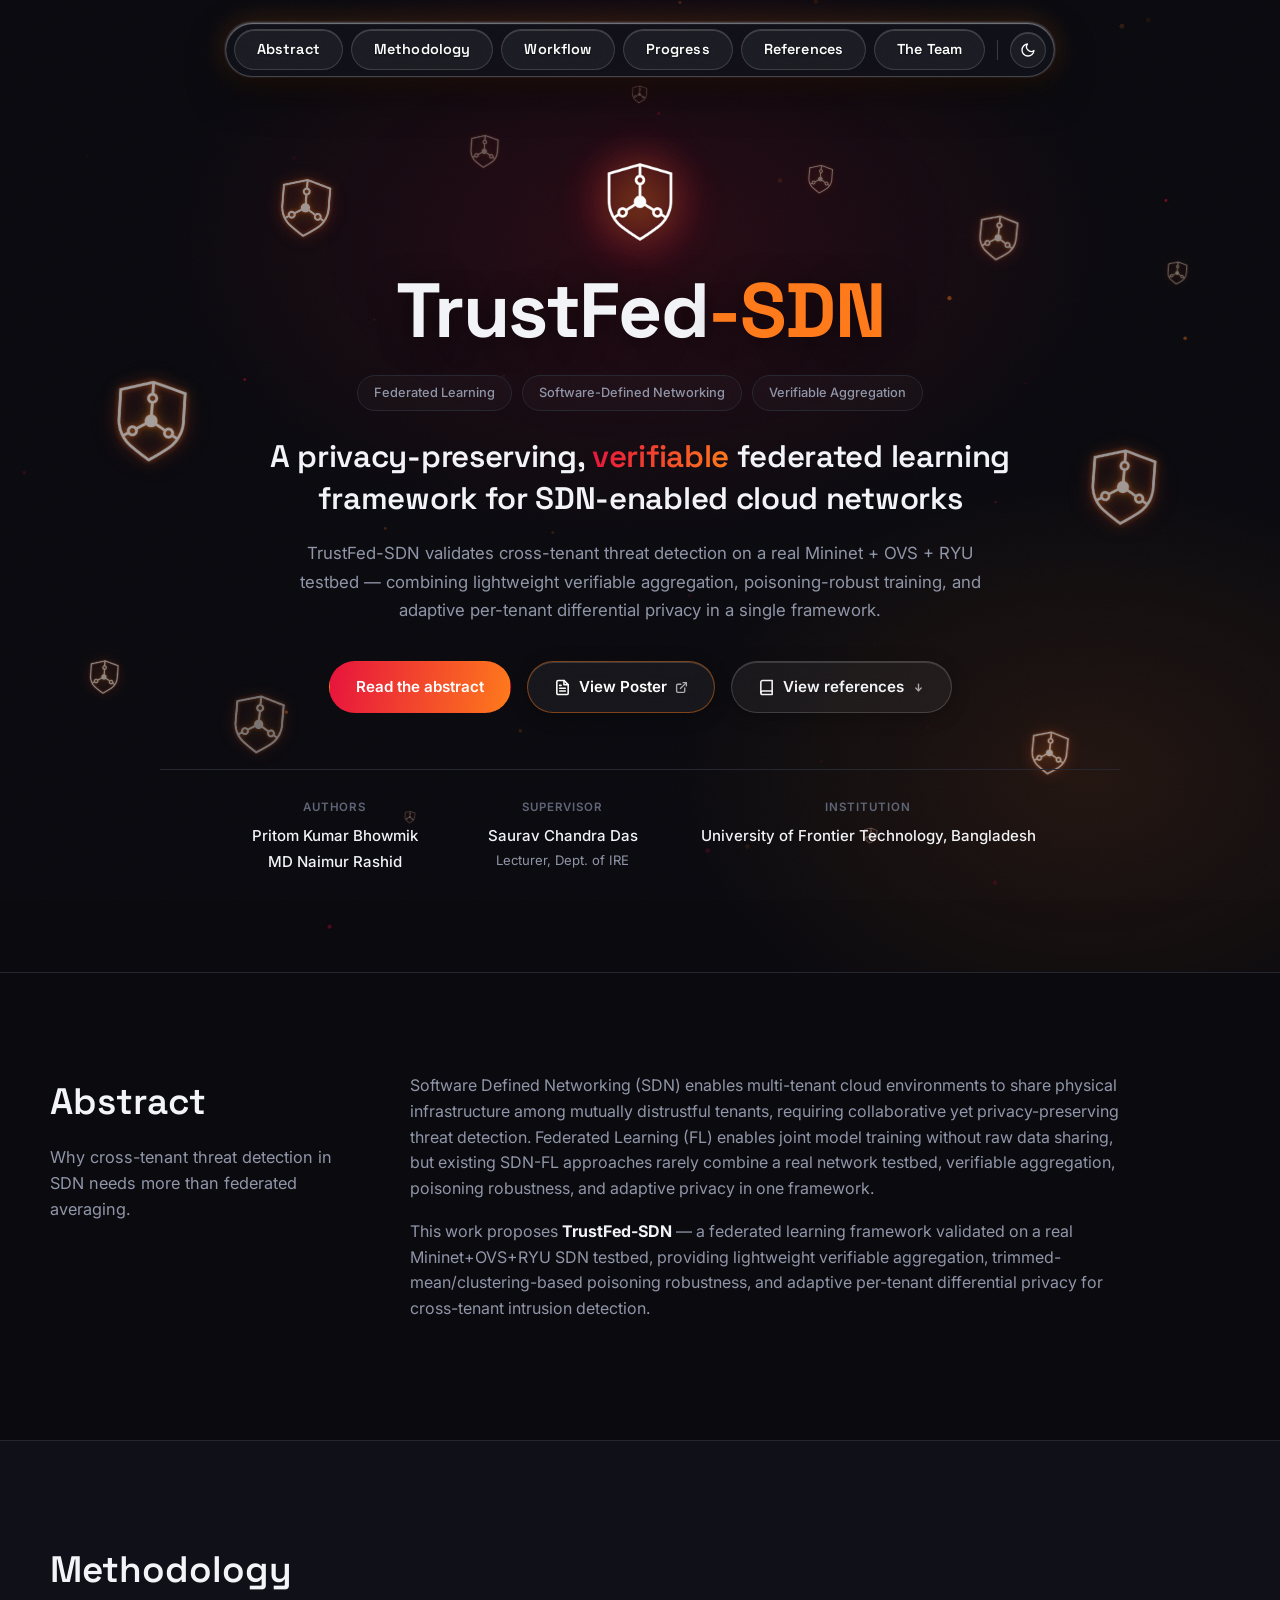
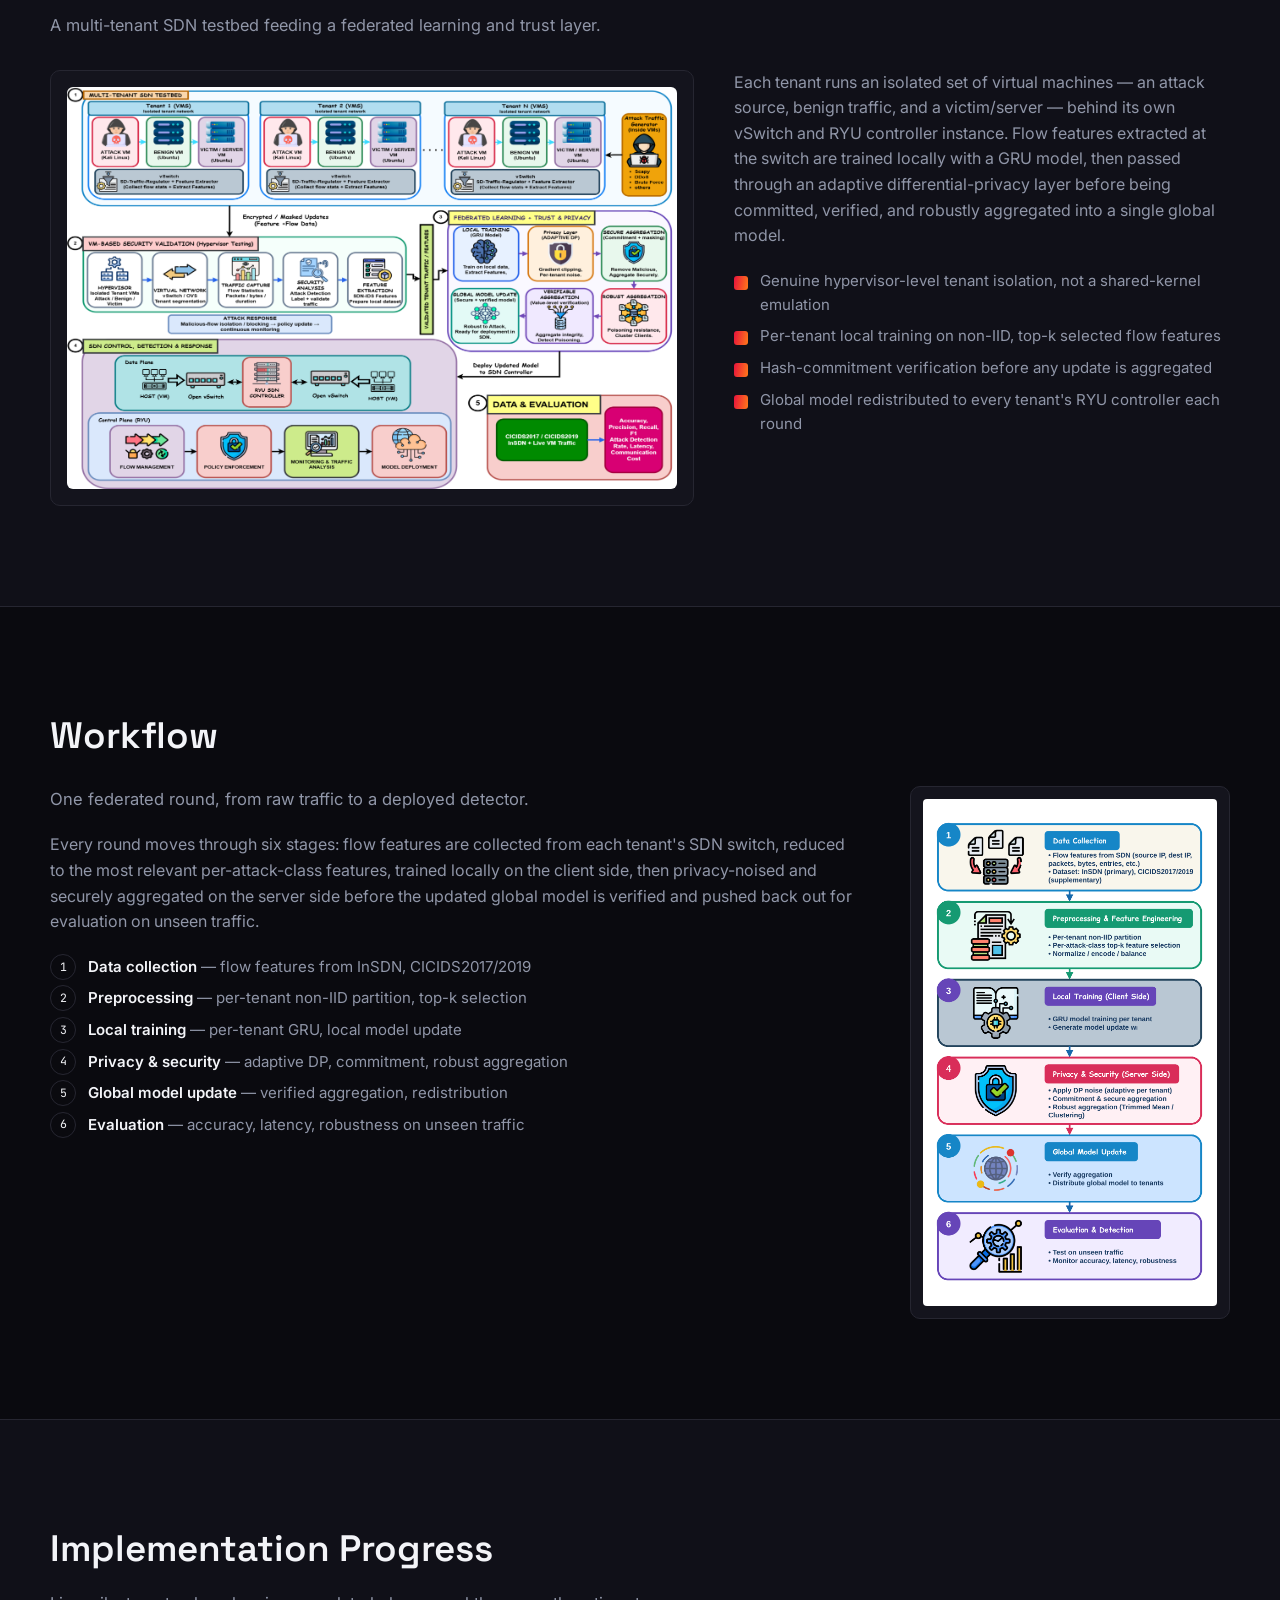
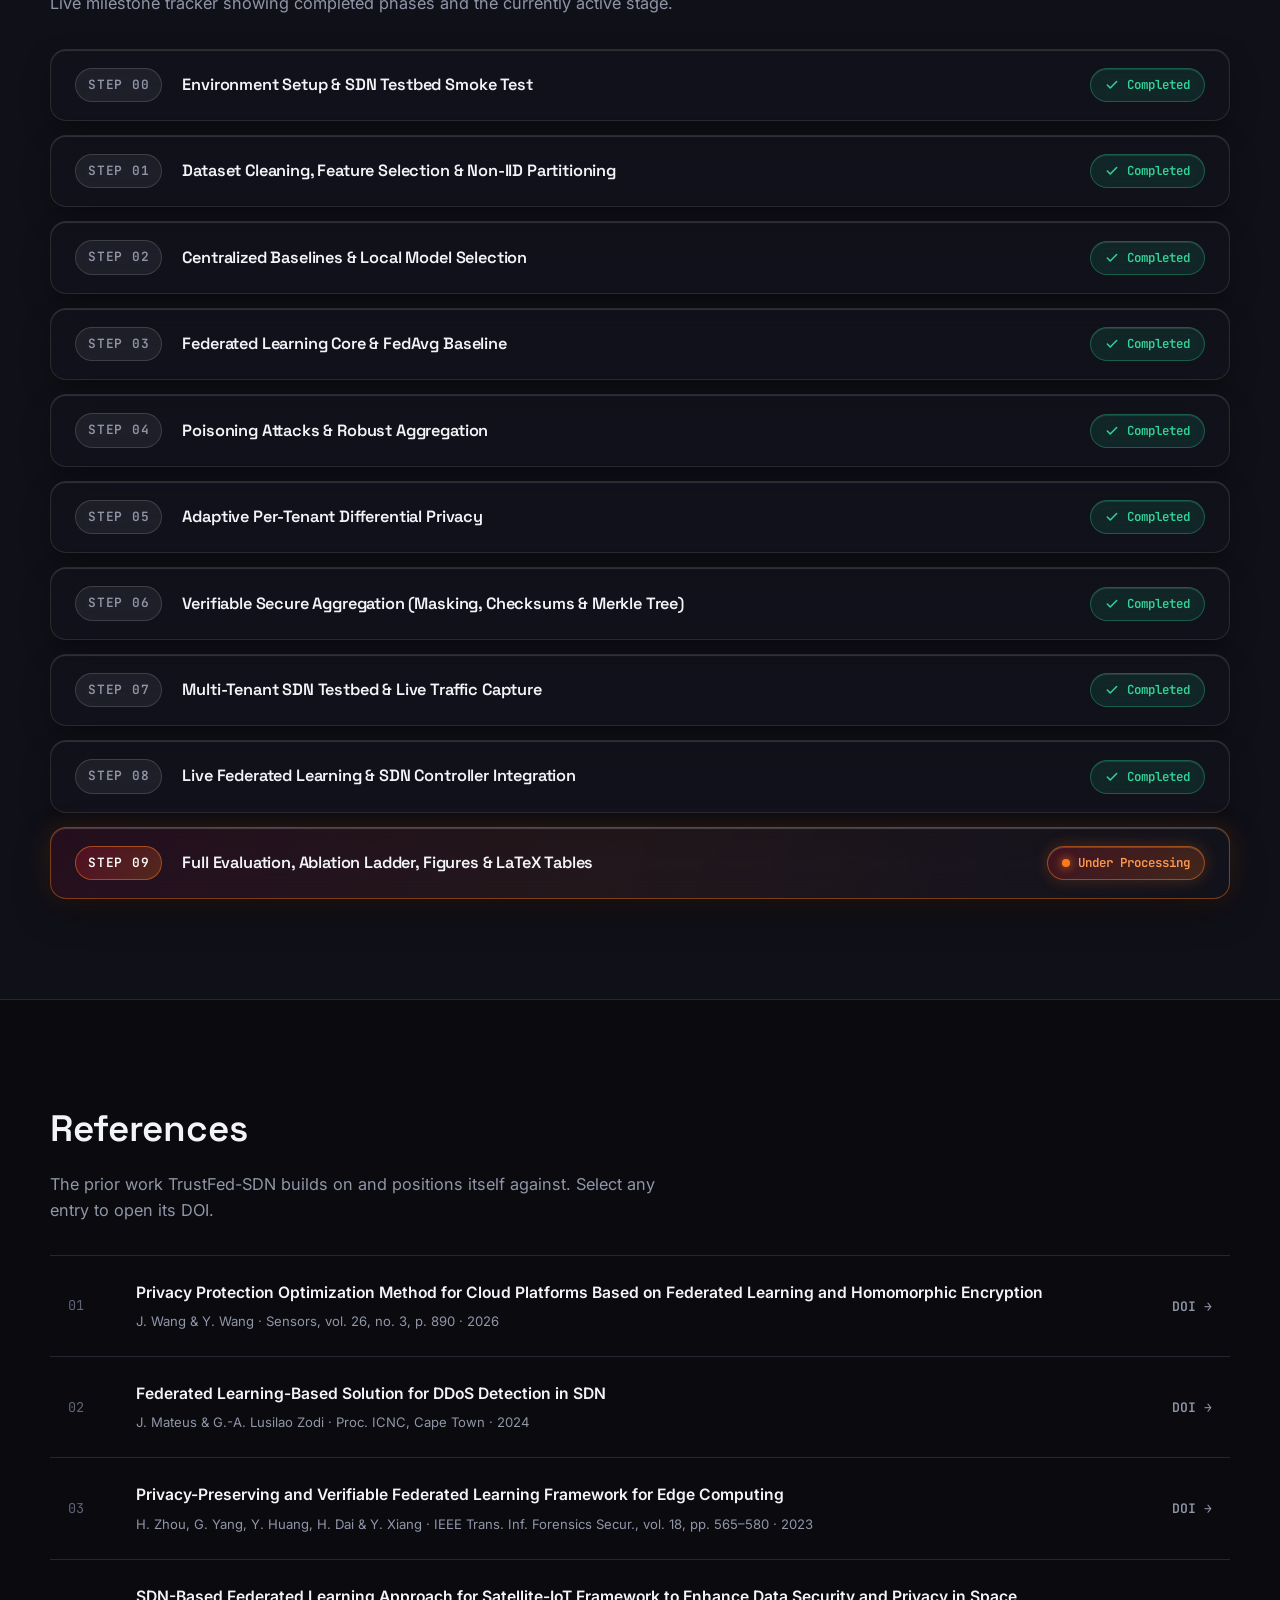
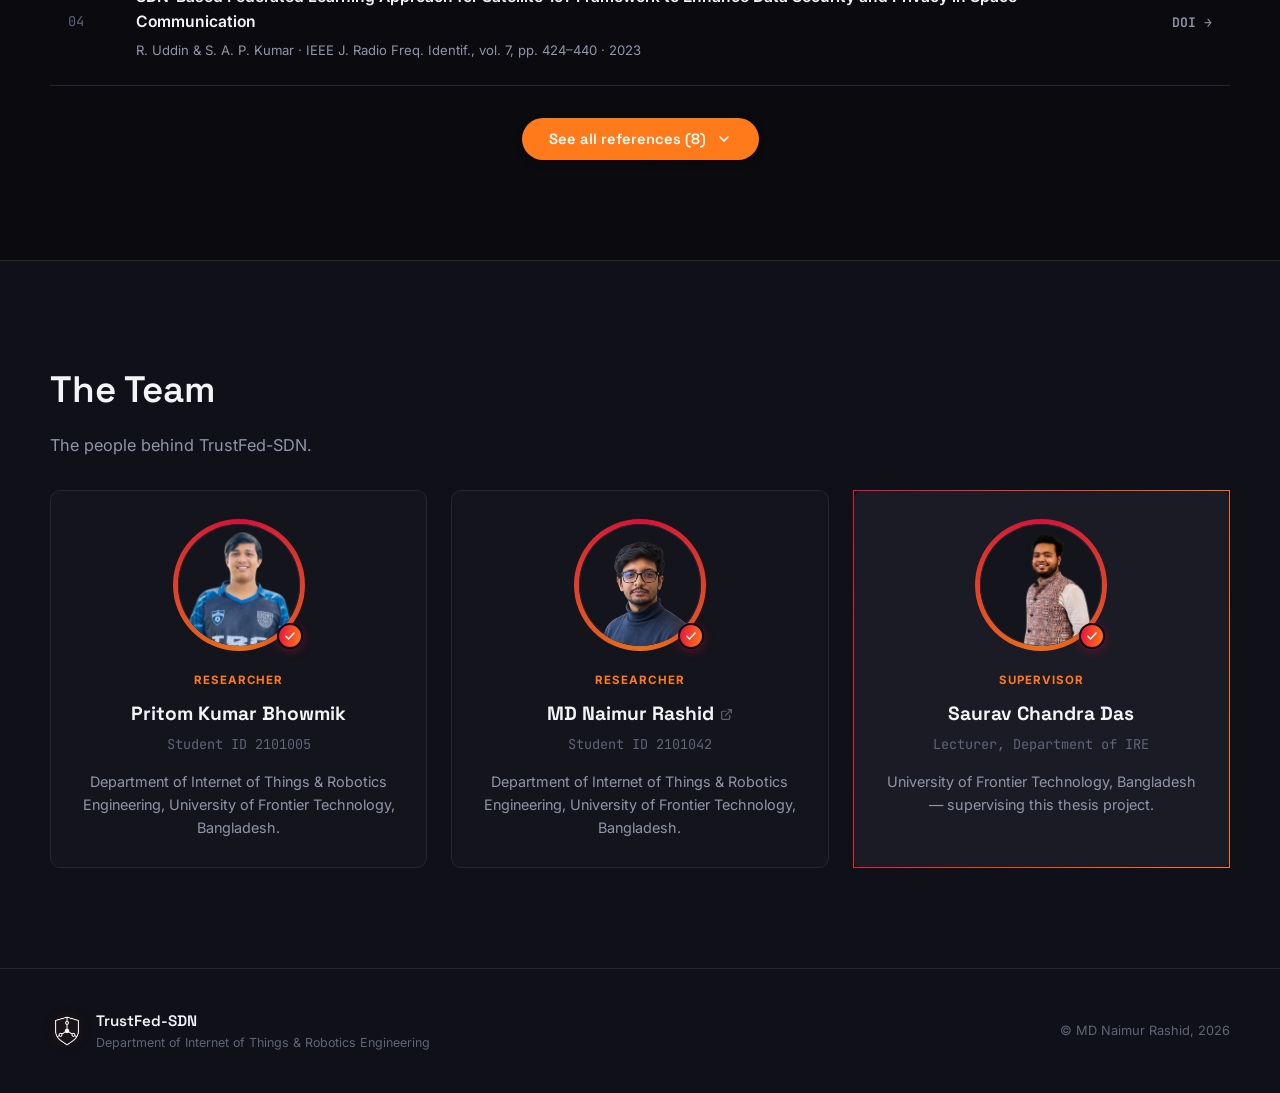
==== index.html @ c0597477 "Mark Step 09 Under Processing" ====
<!DOCTYPE html>
<html lang="en" data-theme="dark">

<head>
  <meta charset="UTF-8">
  <meta name="viewport" content="width=device-width, initial-scale=1.0">
  <title>TrustFed-SDN — Privacy-Preserving Verifiable Federated Learning for SDN</title>
  <meta name="description"
    content="TrustFed-SDN: A privacy-preserving and verifiable federated learning framework for cross-tenant threat detection in SDN-enabled cloud networks.">
  <link rel="preconnect" href="https://fonts.googleapis.com">
  <link rel="preconnect" href="https://fonts.gstatic.com" crossorigin>
  <link
    href="https://fonts.googleapis.com/css2?family=Space+Grotesk:wght@400;500;600;700&family=Inter:wght@400;500;600;700&family=JetBrains+Mono:wght@400;500&display=swap"
    rel="stylesheet">
  <link rel="stylesheet" href="css/style.css">
  <script>
    (function () {
      var saved = localStorage.getItem("theme") || "dark";
      document.documentElement.setAttribute("data-theme", saved);
    })();
  </script>
</head>

<body>

  <div class="grain"></div>

  <!-- ============ NAV ============ -->
  <header class="nav" id="nav">
    <div class="nav-inner">
      <nav class="nav-links" id="navLinks">
        <a href="#abstract" data-nav class="active">Abstract</a>
        <a href="#methodology" data-nav>Methodology</a>
        <a href="#workflow" data-nav>Workflow</a>
        <a href="#progress" data-nav>Progress</a>
        <a href="#references" data-nav>References</a>
        <a href="#team" data-nav>The Team</a>

        <div class="nav-divider"></div>

        <!-- Theme Toggle -->
        <button class="theme-toggle-btn" id="themeToggleBtn" aria-label="Toggle light/dark mode">
          <!-- Moon icon (shown in dark mode) -->
          <svg class="icon-moon" width="16" height="16" viewBox="0 0 24 24" fill="none" stroke="currentColor"
            stroke-width="2" stroke-linecap="round" stroke-linejoin="round">
            <path d="M21 12.79A9 9 0 1 1 11.21 3 7 7 0 0 0 21 12.79z"></path>
          </svg>
          <!-- Sun icon (shown in light mode) -->
          <svg class="icon-sun" width="16" height="16" viewBox="0 0 24 24" fill="none" stroke="currentColor"
            stroke-width="2" stroke-linecap="round" stroke-linejoin="round">
            <circle cx="12" cy="12" r="5"></circle>
            <line x1="12" y1="1" x2="12" y2="3"></line>
            <line x1="12" y1="21" x2="12" y2="23"></line>
            <line x1="4.22" y1="4.22" x2="5.64" y2="5.64"></line>
            <line x1="18.36" y1="18.36" x2="19.78" y2="19.78"></line>
            <line x1="1" y1="12" x2="3" y2="12"></line>
            <line x1="21" y1="12" x2="23" y2="12"></line>
            <line x1="4.22" y1="19.78" x2="5.64" y2="18.36"></line>
            <line x1="18.36" y1="5.64" x2="19.78" y2="4.22"></line>
          </svg>
        </button>
      </nav>

      <button class="nav-toggle" id="navToggle" aria-label="Toggle navigation">
        <span></span><span></span><span></span>
      </button>
    </div>
  </header>

  <!-- ============ HERO ============ -->
  <section class="hero" id="top">
    <canvas id="netCanvas" class="hero-canvas"></canvas>
    <div class="hero-inner">
      <!-- Proposed System Logo & Name -->
      <div class="hero-brand-block">
        <div class="hero-logo-frame">
          <img src="images/logo.png" alt="TrustFed-SDN Logo" class="hero-main-logo">
        </div>
        <h1 class="hero-system-name">TrustFed<span class="accent-dot">-SDN</span></h1>
      </div>

      <div class="hero-badges">
        <span class="badge">Federated Learning</span>
        <span class="badge">Software-Defined Networking</span>
        <span class="badge">Verifiable Aggregation</span>
      </div>

      <h2 class="hero-title">
        A privacy-preserving, <span class="grad-text">verifiable</span> federated
        learning framework for SDN-enabled cloud networks
      </h2>

      <p class="hero-sub">
        TrustFed-SDN validates cross-tenant threat detection on a real
        Mininet + OVS + RYU testbed — combining lightweight verifiable
        aggregation, poisoning-robust training, and adaptive per-tenant
        differential privacy in a single framework.
      </p>

      <div class="hero-cta">
        <a href="#abstract" class="btn btn-primary">Read the abstract</a>
        <a href="Thesis-Poster-TrustFed-Presentationv2-4-by-3.pdf" target="_blank" rel="noopener" class="btn btn-poster">
          <svg width="17" height="17" viewBox="0 0 24 24" fill="none" stroke="currentColor" stroke-width="2.2" stroke-linecap="round" stroke-linejoin="round">
            <path d="M14 2H6a2 2 0 0 0-2 2v16a2 2 0 0 0 2 2h12a2 2 0 0 0 2-2V8z"></path>
            <polyline points="14 2 14 8 20 8"></polyline>
            <line x1="16" y1="13" x2="8" y2="13"></line>
            <line x1="16" y1="17" x2="8" y2="17"></line>
            <polyline points="10 9 9 9 8 9"></polyline>
          </svg>
          <span>View Poster</span>
          <svg class="btn-arrow-icon" width="13" height="13" viewBox="0 0 24 24" fill="none" stroke="currentColor" stroke-width="2.5" stroke-linecap="round" stroke-linejoin="round">
            <path d="M18 13v6a2 2 0 0 1-2 2H5a2 2 0 0 1-2-2V8a2 2 0 0 1 2-2h6"></path>
            <polyline points="15 3 21 3 21 9"></polyline>
            <line x1="10" y1="14" x2="21" y2="3"></line>
          </svg>
        </a>
        <a href="#references" class="btn btn-ghost">
          <svg width="17" height="17" viewBox="0 0 24 24" fill="none" stroke="currentColor" stroke-width="2.2" stroke-linecap="round" stroke-linejoin="round" aria-hidden="true">
            <path d="M4 19.5A2.5 2.5 0 0 1 6.5 17H20"></path>
            <path d="M6.5 2H20v20H6.5A2.5 2.5 0 0 1 4 19.5v-15A2.5 2.5 0 0 1 6.5 2z"></path>
          </svg>
          <span>View references</span>
          <svg class="btn-arrow-icon" width="13" height="13" viewBox="0 0 24 24" fill="none" stroke="currentColor" stroke-width="2.5" stroke-linecap="round" stroke-linejoin="round" aria-hidden="true">
            <polyline points="7 13 12 18 17 13"></polyline>
            <line x1="12" y1="6" x2="12" y2="18"></line>
          </svg>
        </a>
      </div>

      <div class="hero-meta">
        <div class="hero-meta-item">
          <span class="hero-meta-label">Authors</span>
          <div class="hero-meta-value">
            <span>Pritom Kumar Bhowmik</span>
            <span>MD Naimur Rashid</span>
          </div>
        </div>
        <div class="hero-meta-item">
          <span class="hero-meta-label">Supervisor</span>
          <div class="hero-meta-value">
            <span>Saurav Chandra Das</span>
            <span class="hero-meta-sub">Lecturer, Dept. of IRE</span>
          </div>
        </div>
        <div class="hero-meta-item">
          <span class="hero-meta-label">Institution</span>
          <div class="hero-meta-value">
            <span>University of Frontier Technology, Bangladesh</span>
          </div>
        </div>
      </div>
    </div>
  </section>

  <!-- ============ ABSTRACT ============ -->
  <section class="section" id="abstract">
    <div class="section-inner split">
      <div class="split-head">
        <h2 class="section-title">Abstract</h2>
        <p class="section-lede">
          Why cross-tenant threat detection in SDN needs more than
          federated averaging.
        </p>
      </div>
      <div class="split-body">
        <p>
          Software Defined Networking (SDN) enables multi-tenant cloud
          environments to share physical infrastructure among mutually
          distrustful tenants, requiring collaborative yet
          privacy-preserving threat detection. Federated Learning (FL)
          enables joint model training without raw data sharing, but
          existing SDN-FL approaches rarely combine a real network
          testbed, verifiable aggregation, poisoning robustness, and
          adaptive privacy in one framework.
        </p>
        <p>
          This work proposes <strong>TrustFed-SDN</strong> — a federated
          learning framework validated on a real Mininet+OVS+RYU SDN
          testbed, providing lightweight verifiable aggregation,
          trimmed-mean/clustering-based poisoning robustness, and
          adaptive per-tenant differential privacy for cross-tenant
          intrusion detection.
        </p>
      </div>
    </div>
  </section>

  <!-- ============ METHODOLOGY ============ -->
  <section class="section alt" id="methodology">
    <div class="section-inner">
      <div class="section-head">
        <h2 class="section-title">Methodology</h2>
        <p class="section-lede">
          A multi-tenant SDN testbed feeding a federated learning and
          trust layer.
        </p>
      </div>

      <div class="diagram-block">
        <div class="diagram-frame">
          <img src="images/TrustFed_SDN_Methodology.png?v=2" alt="TrustFed-SDN system architecture diagram" loading="lazy">
        </div>
        <div class="diagram-desc">
          <p>
            Each tenant runs an isolated set of virtual machines — an
            attack source, benign traffic, and a victim/server — behind
            its own vSwitch and RYU controller instance. Flow features
            extracted at the switch are trained locally with a GRU
            model, then passed through an adaptive differential-privacy
            layer before being committed, verified, and robustly
            aggregated into a single global model.
          </p>
          <ul class="check-list">
            <li>Genuine hypervisor-level tenant isolation, not a shared-kernel emulation</li>
            <li>Per-tenant local training on non-IID, top-k selected flow features</li>
            <li>Hash-commitment verification before any update is aggregated</li>
            <li>Global model redistributed to every tenant's RYU controller each round</li>
          </ul>
        </div>
      </div>
    </div>
  </section>

  <!-- ============ WORKFLOW ============ -->
  <section class="section" id="workflow">
    <div class="section-inner">
      <div class="section-head workflow-head">
        <h2 class="section-title">Workflow</h2>
      </div>

      <div class="diagram-block reverse workflow-block">
        <div class="diagram-frame narrow">
          <img src="images/TrustFed-Workflow.png" alt="TrustFed-SDN end-to-end workflow diagram" loading="lazy">
        </div>
        <div class="diagram-desc">
          <p class="section-lede workflow-lede">
            One federated round, from raw traffic to a deployed detector.
          </p>
          <p>
            Every round moves through six stages: flow features are
            collected from each tenant's SDN switch, reduced to the
            most relevant per-attack-class features, trained locally on
            the client side, then privacy-noised and securely
            aggregated on the server side before the updated global
            model is verified and pushed back out for evaluation on
            unseen traffic.
          </p>
          <ol class="step-list">
            <li><span>Data collection</span> — flow features from InSDN, CICIDS2017/2019</li>
            <li><span>Preprocessing</span> — per-tenant non-IID partition, top-k selection</li>
            <li><span>Local training</span> — per-tenant GRU, local model update</li>
            <li><span>Privacy &amp; security</span> — adaptive DP, commitment, robust aggregation</li>
            <li><span>Global model update</span> — verified aggregation, redistribution</li>
            <li><span>Evaluation</span> — accuracy, latency, robustness on unseen traffic</li>
          </ol>
        </div>
      </div>
    </div>
  </section>

  <!-- ============ PROGRESS ============ -->
  <section class="section alt" id="progress">
    <div class="section-inner">
      <div class="section-head">
        <h2 class="section-title">Implementation Progress</h2>
        <p class="section-lede">
          Live milestone tracker showing completed phases and the currently active stage.
        </p>
      </div>

      <div class="progress-glass-list">

        <div class="progress-glass-item is-complete">
          <span class="progress-step-tag">Step 00</span>
          <span class="progress-step-title">Environment Setup &amp; SDN Testbed Smoke Test</span>
          <span class="progress-status status-complete">
            <svg width="14" height="14" viewBox="0 0 24 24" fill="none" stroke="currentColor" stroke-width="2.6"
              stroke-linecap="round" stroke-linejoin="round" aria-hidden="true">
              <polyline points="20 6 9 17 4 12"></polyline>
            </svg>
            Completed
          </span>
        </div>

        <div class="progress-glass-item is-complete">
          <span class="progress-step-tag">Step 01</span>
          <span class="progress-step-title">Dataset Cleaning, Feature Selection &amp; Non-IID Partitioning</span>
          <span class="progress-status status-complete">
            <svg width="14" height="14" viewBox="0 0 24 24" fill="none" stroke="currentColor" stroke-width="2.6"
              stroke-linecap="round" stroke-linejoin="round" aria-hidden="true">
              <polyline points="20 6 9 17 4 12"></polyline>
            </svg>
            Completed
          </span>
        </div>

        <div class="progress-glass-item is-complete">
          <span class="progress-step-tag">Step 02</span>
          <span class="progress-step-title">Centralized Baselines &amp; Local Model Selection</span>
          <span class="progress-status status-complete">
            <svg width="14" height="14" viewBox="0 0 24 24" fill="none" stroke="currentColor" stroke-width="2.6"
              stroke-linecap="round" stroke-linejoin="round" aria-hidden="true">
              <polyline points="20 6 9 17 4 12"></polyline>
            </svg>
            Completed
          </span>
        </div>

        <div class="progress-glass-item is-complete">
          <span class="progress-step-tag">Step 03</span>
          <span class="progress-step-title">Federated Learning Core &amp; FedAvg Baseline</span>
          <span class="progress-status status-complete">
            <svg width="14" height="14" viewBox="0 0 24 24" fill="none" stroke="currentColor" stroke-width="2.6"
              stroke-linecap="round" stroke-linejoin="round" aria-hidden="true">
              <polyline points="20 6 9 17 4 12"></polyline>
            </svg>
            Completed
          </span>
        </div>

        <div class="progress-glass-item is-complete">
          <span class="progress-step-tag">Step 04</span>
          <span class="progress-step-title">Poisoning Attacks &amp; Robust Aggregation</span>
          <span class="progress-status status-complete">
            <svg width="14" height="14" viewBox="0 0 24 24" fill="none" stroke="currentColor" stroke-width="2.6"
              stroke-linecap="round" stroke-linejoin="round" aria-hidden="true">
              <polyline points="20 6 9 17 4 12"></polyline>
            </svg>
            Completed
          </span>
        </div>

        <div class="progress-glass-item is-complete">
          <span class="progress-step-tag">Step 05</span>
          <span class="progress-step-title">Adaptive Per-Tenant Differential Privacy</span>
          <span class="progress-status status-complete">
            <svg width="14" height="14" viewBox="0 0 24 24" fill="none" stroke="currentColor" stroke-width="2.6"
              stroke-linecap="round" stroke-linejoin="round" aria-hidden="true">
              <polyline points="20 6 9 17 4 12"></polyline>
            </svg>
            Completed
          </span>
        </div>

        <div class="progress-glass-item is-complete">
          <span class="progress-step-tag">Step 06</span>
          <span class="progress-step-title">Verifiable Secure Aggregation (Masking, Checksums &amp; Merkle Tree)</span>
          <span class="progress-status status-complete">
            <svg width="14" height="14" viewBox="0 0 24 24" fill="none" stroke="currentColor" stroke-width="2.6"
              stroke-linecap="round" stroke-linejoin="round" aria-hidden="true">
              <polyline points="20 6 9 17 4 12"></polyline>
            </svg>
            Completed
          </span>
        </div>

        <div class="progress-glass-item is-complete">
          <span class="progress-step-tag">Step 07</span>
          <span class="progress-step-title">Multi-Tenant SDN Testbed &amp; Live Traffic Capture</span>
          <span class="progress-status status-complete">
            <svg width="14" height="14" viewBox="0 0 24 24" fill="none" stroke="currentColor" stroke-width="2.6"
              stroke-linecap="round" stroke-linejoin="round" aria-hidden="true">
              <polyline points="20 6 9 17 4 12"></polyline>
            </svg>
            Completed
          </span>
        </div>

        <div class="progress-glass-item is-complete">
          <span class="progress-step-tag">Step 08</span>
          <span class="progress-step-title">Live Federated Learning &amp; SDN Controller Integration</span>
          <span class="progress-status status-complete">
            <svg width="14" height="14" viewBox="0 0 24 24" fill="none" stroke="currentColor" stroke-width="2.6"
              stroke-linecap="round" stroke-linejoin="round" aria-hidden="true">
              <polyline points="20 6 9 17 4 12"></polyline>
            </svg>
            Completed
          </span>
        </div>

        <div class="progress-glass-item is-processing">
          <span class="progress-step-tag">Step 09</span>
          <span class="progress-step-title">Full Evaluation, Ablation Ladder, Figures &amp; LaTeX Tables</span>
          <span class="progress-status status-processing">
            <span class="status-pulse-dot" aria-hidden="true"></span>
            Under Processing
          </span>
        </div>

      </div>
    </div>
  </section>

  <!-- ============ REFERENCES ============ -->
  <section class="section" id="references">
    <div class="section-inner">
      <div class="section-head">
        <h2 class="section-title">References</h2>
        <p class="section-lede">
          The prior work TrustFed-SDN builds on and positions itself
          against. Select any entry to open its DOI.
        </p>
      </div>

      <div class="ref-list">

        <a class="ref-row" href="https://doi.org/10.3390/s26030890" target="_blank" rel="noopener">
          <span class="ref-index">01</span>
          <span class="ref-body">
            <span class="ref-title">Privacy Protection Optimization Method for Cloud Platforms Based on Federated
              Learning and Homomorphic Encryption</span>
            <span class="ref-meta">J. Wang &amp; Y. Wang &middot; Sensors, vol. 26, no. 3, p. 890 &middot; 2026</span>
          </span>
          <span class="ref-go">DOI &rarr;</span>
        </a>

        <a class="ref-row" href="https://doi.org/10.1109/ICNC59896.2024.10556115" target="_blank" rel="noopener">
          <span class="ref-index">02</span>
          <span class="ref-body">
            <span class="ref-title">Federated Learning-Based Solution for DDoS Detection in SDN</span>
            <span class="ref-meta">J. Mateus &amp; G.-A. Lusilao Zodi &middot; Proc. ICNC, Cape Town &middot;
              2024</span>
          </span>
          <span class="ref-go">DOI &rarr;</span>
        </a>

        <a class="ref-row" href="https://doi.org/10.1109/TIFS.2022.3227435" target="_blank" rel="noopener">
          <span class="ref-index">03</span>
          <span class="ref-body">
            <span class="ref-title">Privacy-Preserving and Verifiable Federated Learning Framework for Edge
              Computing</span>
            <span class="ref-meta">H. Zhou, G. Yang, Y. Huang, H. Dai &amp; Y. Xiang &middot; IEEE Trans. Inf. Forensics
              Secur., vol. 18, pp. 565&ndash;580 &middot; 2023</span>
          </span>
          <span class="ref-go">DOI &rarr;</span>
        </a>

        <a class="ref-row" href="https://doi.org/10.1109/JRFID.2023.3279329" target="_blank" rel="noopener">
          <span class="ref-index">04</span>
          <span class="ref-body">
            <span class="ref-title">SDN-Based Federated Learning Approach for Satellite-IoT Framework to Enhance Data
              Security and Privacy in Space Communication</span>
            <span class="ref-meta">R. Uddin &amp; S. A. P. Kumar &middot; IEEE J. Radio Freq. Identif., vol. 7, pp.
              424&ndash;440 &middot; 2023</span>
          </span>
          <span class="ref-go">DOI &rarr;</span>
        </a>

        <a class="ref-row ref-extra" href="https://doi.org/10.3390/app13031431" target="_blank" rel="noopener">
          <span class="ref-index">05</span>
          <span class="ref-body">
            <span class="ref-title">Low Rate DDoS Detection Using Weighted Federated Learning in SDN Control Plane in
              IoT Network</span>
            <span class="ref-meta">M. N. Ali, M. Imran, M. S. ud din &amp; B.-S. Kim &middot; Appl. Sci., vol. 13, no.
              3, p. 1431 &middot; 2023</span>
          </span>
          <span class="ref-go">DOI &rarr;</span>
        </a>

        <a class="ref-row ref-extra" href="https://doi.org/10.1109/TNSE.2021.3050781" target="_blank" rel="noopener">
          <span class="ref-index">06</span>
          <span class="ref-body">
            <span class="ref-title">VFChain: Enabling Verifiable and Auditable Federated Learning via Blockchain
              Systems</span>
            <span class="ref-meta">Z. Peng, J. Xu, X. Chu, S. Gao, Y. Yao, R. Gu &amp; Y. Tang &middot; IEEE Trans.
              Netw. Sci. Eng., vol. 9, no. 1, pp. 173&ndash;186 &middot; 2022</span>
          </span>
          <span class="ref-go">DOI &rarr;</span>
        </a>

        <a class="ref-row ref-extra" href="https://doi.org/10.1109/OJCOMS.2025.3644477" target="_blank" rel="noopener">
          <span class="ref-index">07</span>
          <span class="ref-body">
            <span class="ref-title">A Survey on Security and Privacy in Federated Learning-Based Intrusion Detection
              Systems for 5G and Beyond Networks</span>
            <span class="ref-meta">H. Rezaei, R. Taheri, E. Nowroozi, M. Hajizadeh, S. Shiaeles &amp; T. Bauschert
              &middot; IEEE Open J. Commun. Soc., vol. 7, pp. 253&ndash;300 &middot; 2026</span>
          </span>
          <span class="ref-go">DOI &rarr;</span>
        </a>

        <a class="ref-row ref-extra" href="https://doi.org/10.1007/s44443-026-00625-6" target="_blank" rel="noopener">
          <span class="ref-index">08</span>
          <span class="ref-body">
            <span class="ref-title">Collaborative Intrusion Detection Systems in SD-WAN Enterprise Networks with
              Federated Learning: A Comprehensive Survey</span>
            <span class="ref-meta">W. Almuseelem &middot; J. King Saud Univ. Comput. Inf. Sci., vol. 38, p. 379 &middot;
              2026</span>
          </span>
          <span class="ref-go">DOI &rarr;</span>
        </a>

      </div>

      <div class="ref-actions">
        <button class="ref-toggle-btn" id="refToggleBtn" aria-expanded="false">
          <span class="ref-toggle-text">See all references (8)</span>
          <svg class="ref-toggle-icon" width="16" height="16" viewBox="0 0 24 24" fill="none" stroke="currentColor"
            stroke-width="2.5" stroke-linecap="round" stroke-linejoin="round">
            <polyline points="6 9 12 15 18 9"></polyline>
          </svg>
        </button>
      </div>
    </div>
  </section>

  <!-- ============ THE TEAM ============ -->
  <section class="section alt" id="team">
    <div class="section-inner">
      <div class="section-head">
        <h2 class="section-title">The Team</h2>
        <p class="section-lede">
          The people behind TrustFed-SDN.
        </p>
      </div>

      <div class="team-grid">
        <div class="team-card">
          <div class="team-photo-frame">
            <div class="team-photo-ring"></div>
            <div class="team-photo-circle">
              <img src="images/profiles/Pritom_Kumar.png?v=2" alt="Pritom Kumar Bhowmik">
            </div>
            <span class="team-verified-badge" aria-hidden="true">
              <svg viewBox="0 0 24 24" width="14" height="14" fill="none">
                <path d="M5 12.5l4.5 4.5L19 7" stroke="#fff" stroke-width="2.4" stroke-linecap="round"
                  stroke-linejoin="round" />
              </svg>
            </span>
          </div>
          <span class="team-role">Researcher</span>
          <h3 class="team-name">Pritom Kumar Bhowmik</h3>
          <p class="team-id">Student ID 2101005</p>
          <p class="team-desc">
            Department of Internet of Things &amp; Robotics Engineering,
            University of Frontier Technology, Bangladesh.
          </p>
        </div>

        <div class="team-card">
          <div class="team-photo-frame">
            <div class="team-photo-ring"></div>
            <div class="team-photo-circle">
              <img src="images/profiles/MD_NAIMUR_RASHID.png?v=2" alt="MD Naimur Rashid">
            </div>
            <span class="team-verified-badge" aria-hidden="true">
              <svg viewBox="0 0 24 24" width="14" height="14" fill="none">
                <path d="M5 12.5l4.5 4.5L19 7" stroke="#fff" stroke-width="2.4" stroke-linecap="round"
                  stroke-linejoin="round" />
              </svg>
            </span>
          </div>
          <span class="team-role">Researcher</span>
          <h3 class="team-name">
            <a href="https://naimurrashid.dev/" target="_blank" rel="noopener" class="team-name-link">
              <span>MD Naimur Rashid</span>
              <svg class="external-link-icon" width="13" height="13" viewBox="0 0 24 24" fill="none" stroke="currentColor" stroke-width="2.2" stroke-linecap="round" stroke-linejoin="round" aria-hidden="true">
                <path d="M18 13v6a2 2 0 0 1-2 2H5a2 2 0 0 1-2-2V8a2 2 0 0 1 2-2h6"></path>
                <polyline points="15 3 21 3 21 9"></polyline>
                <line x1="10" y1="14" x2="21" y2="3"></line>
              </svg>
            </a>
          </h3>
          <p class="team-id">Student ID 2101042</p>
          <p class="team-desc">
            Department of Internet of Things &amp; Robotics Engineering,
            University of Frontier Technology, Bangladesh.
          </p>
        </div>

        <div class="team-card highlight">
          <div class="team-photo-frame">
            <div class="team-photo-ring"></div>
            <div class="team-photo-circle">
              <img src="images/profiles/Sourav_Chandra_Das.png?v=3" alt="Saurav Chandra Das">
            </div>
            <span class="team-verified-badge" aria-hidden="true">
              <svg viewBox="0 0 24 24" width="14" height="14" fill="none">
                <path d="M5 12.5l4.5 4.5L19 7" stroke="#fff" stroke-width="2.4" stroke-linecap="round"
                  stroke-linejoin="round" />
              </svg>
            </span>
          </div>
          <span class="team-role">Supervisor</span>
          <h3 class="team-name">Saurav Chandra Das</h3>
          <p class="team-id">Lecturer, Department of IRE</p>
          <p class="team-desc">
            University of Frontier Technology, Bangladesh &mdash;
            supervising this thesis project.
          </p>
        </div>
      </div>
    </div>
  </section>

  <!-- ============ FOOTER ============ -->
  <footer class="footer">
    <div class="footer-inner">
      <div class="footer-brand">
        <img src="images/logo.png" alt="UFTB" class="footer-logo">
        <div>
          <p class="footer-title">TrustFed-SDN</p>
          <p class="footer-sub">Department of Internet of Things &amp; Robotics Engineering</p>
        </div>
      </div>
      <p class="footer-copy">&copy; MD Naimur Rashid, 2026</p>
    </div>
  </footer>

  <!-- Floating Glassmorphic Scroll to Top Button -->
  <button class="scroll-top-btn" id="scrollTopBtn" aria-label="Scroll to top">
    <svg width="22" height="22" viewBox="0 0 24 24" fill="none" stroke="currentColor" stroke-width="2.5"
      stroke-linecap="round" stroke-linejoin="round">
      <polyline points="18 15 12 9 6 15"></polyline>
    </svg>
  </button>

  <script src="js/particles.js"></script>
  <script src="js/script.js"></script>
</body>

</html>
---- css/style.css ----
/* ============================================================
   TrustFed-SDN — project site
   Palette inspired by the CyberDome reference theme:
   near-black base, single crimson→orange accent gradient.
   ============================================================ */

:root {
  --bg:            #0A0A0F;
  --bg-alt:        #101018;
  --surface:       #14141D;
  --surface-2:     #1B1B26;
  --border:        #262631;
  --text:          #F3F4F8;
  --text-dim:      #9096A8;
  --text-faint:    #5F6577;

  --accent-1:      #E8123C;   /* crimson  */
  --accent-2:      #FF7A1A;   /* orange   */
  --accent-grad:   linear-gradient(100deg, var(--accent-1) 0%, var(--accent-2) 100%);

  --font-head:     'Space Grotesk', sans-serif;
  --font-body:      'Inter', sans-serif;
  --font-mono:      'JetBrains Mono', monospace;

  --radius:         10px;
  --max:            1180px;
}

* { box-sizing: border-box; }

html { scroll-behavior: smooth; }

body {
  margin: 0;
  background: var(--bg);
  color: var(--text);
  font-family: var(--font-body);
  font-size: 16px;
  line-height: 1.6;
  -webkit-font-smoothing: antialiased;
}

img { max-width: 100%; display: block; }

a { color: inherit; text-decoration: none; }

ul, ol { padding-left: 1.2em; margin: 0; }
li { margin-bottom: 0.5em; }

/* faint grain texture over everything, very subtle */
.grain {
  position: fixed;
  inset: 0;
  pointer-events: none;
  z-index: 999;
  opacity: 0.025;
  background-image: url("data:image/svg+xml,%3Csvg xmlns='http://www.w3.org/2000/svg' width='120' height='120'%3E%3Cfilter id='n'%3E%3CfeTurbulence type='fractalNoise' baseFrequency='0.9' numOctaves='2' stitchTiles='stitch'/%3E%3C/filter%3E%3Crect width='100%25' height='100%25' filter='url(%23n)'/%3E%3C/svg%3E");
}

.accent-dot { color: var(--accent-2); }

.grad-text {
  background: var(--accent-grad);
  -webkit-background-clip: text;
  background-clip: text;
  color: transparent;
}

/* ============ BUTTONS ============ */
.btn {
  display: inline-flex;
  align-items: center;
  gap: 8px;
  padding: 13px 26px;
  border-radius: 999px;
  font-family: var(--font-body);
  font-weight: 600;
  font-size: 0.95rem;
  border: 1px solid transparent;
  transition: transform 0.15s ease, opacity 0.15s ease, border-color 0.15s ease;
  cursor: pointer;
}
.btn:hover { transform: translateY(-1px); }

.btn-primary {
  background: var(--accent-grad);
  color: #fff;
}
.btn-primary:hover { opacity: 0.92; }

.btn-ghost {
  background: rgba(255, 255, 255, 0.05);
  border: 1px solid rgba(255, 255, 255, 0.16);
  color: var(--text);
  box-shadow: 0 4px 18px rgba(0, 0, 0, 0.25), inset 0 1px 0 rgba(255, 255, 255, 0.15);
  backdrop-filter: blur(12px);
  -webkit-backdrop-filter: blur(12px);
}
.btn-ghost:hover {
  background: rgba(255, 255, 255, 0.10);
  border-color: var(--accent-2);
  color: #FFFFFF;
  transform: translateY(-2px);
  box-shadow: 0 6px 24px rgba(255, 122, 26, 0.22), inset 0 1px 0 rgba(255, 255, 255, 0.25);
}
.btn-ghost .btn-arrow-icon {
  opacity: 0.65;
  transition: transform 0.2s ease, opacity 0.2s ease;
}
.btn-ghost:hover .btn-arrow-icon {
  opacity: 1;
  color: var(--accent-2);
  transform: translateY(2px);
}

.btn-poster {
  background: rgba(255, 255, 255, 0.05);
  border: 1px solid rgba(255, 122, 26, 0.45);
  color: #FFFFFF;
  box-shadow: 0 4px 18px rgba(0, 0, 0, 0.25), inset 0 1px 0 rgba(255, 255, 255, 0.15);
  backdrop-filter: blur(12px);
  -webkit-backdrop-filter: blur(12px);
}
.btn-poster:hover {
  background: rgba(255, 122, 26, 0.15);
  border-color: var(--accent-2);
  color: #FFFFFF;
  transform: translateY(-2px);
  box-shadow: 0 6px 24px rgba(255, 122, 26, 0.3), inset 0 1px 0 rgba(255, 255, 255, 0.25);
}
.btn-poster .btn-arrow-icon {
  opacity: 0.65;
  transition: transform 0.2s ease, opacity 0.2s ease;
}
.btn-poster:hover .btn-arrow-icon {
  opacity: 1;
  transform: translate(2px, -2px);
}

/* ============ NAV ============ */
.nav {
  position: fixed;
  top: 0; left: 0; right: 0;
  z-index: 100;
  background: transparent;
  border-bottom: none;
  padding: 22px 0;
  pointer-events: none;
  transform: translateY(0);
  opacity: 1;
  transition: transform 0.55s cubic-bezier(0.22, 1, 0.36, 1), opacity 0.45s ease;
  will-change: transform, opacity;
}

.nav.nav-hidden {
  transform: translateY(-140%);
  opacity: 0;
  pointer-events: none;
  transition: transform 0.5s cubic-bezier(0.4, 0, 0.2, 1), opacity 0.4s ease;
}

.nav-inner {
  max-width: var(--max);
  margin: 0 auto;
  padding: 0 24px;
  display: flex;
  align-items: center;
  justify-content: center;
  position: relative;
  pointer-events: auto;
}

/* Outer Glassmorphic Capsule Container */
.nav-links {
  display: inline-flex;
  align-items: center;
  gap: 8px;
  padding: 6px 8px;
  background: rgba(16, 17, 26, 0.78);
  backdrop-filter: blur(24px) saturate(200%);
  -webkit-backdrop-filter: blur(24px) saturate(200%);
  border: 1px solid rgba(255, 255, 255, 0.22);
  border-radius: 9999px;
  box-shadow:
    0 16px 40px -4px rgba(0, 0, 0, 0.7),
    inset 0 1px 1px 0 rgba(255, 255, 255, 0.45),
    0 0 30px rgba(255, 122, 26, 0.22),
    0 0 2px rgba(255, 255, 255, 0.35);
}

/* Individual Glassmorphic Menu Buttons */
.nav-links a {
  font-family: var(--font-head);
  font-size: 0.9rem;
  font-weight: 600;
  color: #FFFFFF;
  text-decoration: none;
  padding: 8px 22px;
  border-radius: 9999px;
  border: 1px solid rgba(255, 255, 255, 0.15);
  background: rgba(255, 255, 255, 0.05);
  backdrop-filter: blur(12px);
  -webkit-backdrop-filter: blur(12px);
  letter-spacing: 0.01em;
  transition: all 0.25s cubic-bezier(0.16, 1, 0.3, 1);
  white-space: nowrap;
  box-shadow: inset 0 1px 0 rgba(255, 255, 255, 0.16);
  text-shadow: 0 1px 2px rgba(0, 0, 0, 0.6);
}

.nav-links a:hover {
  color: #FFFFFF;
  background: rgba(255, 255, 255, 0.14);
  border-color: rgba(255, 122, 26, 0.65);
  transform: translateY(-2px);
  box-shadow:
    0 6px 20px rgba(0, 0, 0, 0.4),
    0 0 18px rgba(255, 122, 26, 0.45),
    inset 0 1px 1px rgba(255, 255, 255, 0.35);
}

.nav-links a.active {
  color: #FFFFFF;
  font-weight: 700;
  background: linear-gradient(135deg, rgba(232, 18, 60, 0.45) 0%, rgba(255, 122, 26, 0.65) 100%);
  border-color: rgba(255, 180, 110, 0.9);
  box-shadow:
    0 4px 18px rgba(255, 122, 26, 0.5),
    0 0 25px rgba(255, 122, 26, 0.4),
    inset 0 1px 1px rgba(255, 255, 255, 0.6);
  text-shadow: 0 1px 4px rgba(0, 0, 0, 0.6);
}

.nav-links a::after {
  display: none !important;
}

/* Mobile Nav Toggle */
.nav-toggle {
  display: none;
  flex-direction: column;
  gap: 5px;
  background: rgba(18, 18, 28, 0.75);
  backdrop-filter: blur(16px);
  -webkit-backdrop-filter: blur(16px);
  border: 1px solid rgba(255, 255, 255, 0.15);
  border-radius: 9999px;
  cursor: pointer;
  padding: 10px 14px;
  position: absolute;
  right: 24px;
  top: 50%;
  transform: translateY(-50%);
  box-shadow: 0 8px 24px rgba(0, 0, 0, 0.4);
}
.nav-toggle span {
  width: 22px; height: 2px;
  background: var(--text);
  border-radius: 2px;
}

/* ============ HERO ============ */
.hero {
  position: relative;
  min-height: 100vh;
  display: flex;
  align-items: center;
  justify-content: center;
  padding: 150px 24px 100px;
  overflow: hidden;
  background:
    radial-gradient(ellipse 800px 500px at 50% 25%, rgba(232, 18, 60, 0.14), transparent 60%),
    radial-gradient(ellipse 700px 500px at 85% 80%, rgba(255, 122, 26, 0.10), transparent 60%),
    var(--bg);
}

.hero-canvas {
  position: absolute;
  inset: 0;
  width: 100%;
  height: 100%;
  opacity: 0.85;
  pointer-events: none;
}

.hero-inner {
  position: relative;
  z-index: 2;
  max-width: 960px;
  margin: 0 auto;
  width: 100%;
  display: flex;
  flex-direction: column;
  align-items: center;
  text-align: center;
}

/* Proposed System Branding in Hero */
.hero-brand-block {
  display: flex;
  flex-direction: column;
  align-items: center;
  margin-bottom: 24px;
}

.hero-logo-frame {
  width: 104px;
  height: 104px;
  display: flex;
  align-items: center;
  justify-content: center;
  margin-bottom: 16px;
  position: relative;
}

.hero-logo-frame::before {
  content: '';
  position: absolute;
  inset: -14px;
  background: radial-gradient(circle, rgba(255, 122, 26, 0.28) 0%, rgba(232, 18, 60, 0.14) 50%, transparent 75%);
  border-radius: 50%;
  filter: blur(12px);
  z-index: -1;
  pointer-events: none;
}

.hero-main-logo {
  width: 92px;
  height: 92px;
  object-fit: contain;
  filter: drop-shadow(0 0 16px rgba(255, 122, 26, 0.5));
  transition: transform 0.35s ease, filter 0.35s ease;
}

.hero-main-logo:hover {
  transform: scale(1.08) translateY(-2px);
  filter: drop-shadow(0 0 24px rgba(255, 122, 26, 0.75));
}

.hero-system-name {
  font-family: var(--font-head);
  font-size: clamp(2.8rem, 6.5vw, 4.8rem);
  font-weight: 700;
  letter-spacing: -0.02em;
  line-height: 1.05;
  margin: 0;
  color: var(--text);
  text-shadow: 0 4px 30px rgba(0, 0, 0, 0.6);
}

.hero-badges {
  display: flex;
  flex-wrap: wrap;
  justify-content: center;
  gap: 10px;
  margin-bottom: 24px;
}
.badge {
  padding: 7px 16px;
  border-radius: 999px;
  border: 1px solid var(--border);
  background: rgba(255,255,255,0.02);
  font-size: 0.8rem;
  font-weight: 500;
  color: var(--text-dim);
}

.hero-title {
  font-family: var(--font-head);
  font-size: clamp(1.35rem, 2.6vw, 1.95rem);
  font-weight: 600;
  line-height: 1.35;
  letter-spacing: -0.01em;
  max-width: 860px;
  margin: 0 0 20px;
  color: var(--text);
}

.hero-sub {
  max-width: 720px;
  color: var(--text-dim);
  font-size: 1.05rem;
  margin: 0 0 36px;
  line-height: 1.7;
}

.hero-cta {
  display: flex;
  gap: 16px;
  justify-content: center;
  flex-wrap: wrap;
  margin-bottom: 56px;
}

.hero-meta {
  display: flex;
  justify-content: center;
  align-items: flex-start;
  gap: 48px;
  width: 100%;
  max-width: 960px;
  border-top: 1px solid var(--border);
  padding-top: 28px;
  text-align: center;
}
.hero-meta-item {
  display: flex;
  flex-direction: column;
  align-items: center;
  gap: 8px;
  min-width: 180px;
}
.hero-meta-label {
  font-size: 0.72rem;
  text-transform: uppercase;
  letter-spacing: 0.08em;
  color: var(--text-faint);
  font-weight: 600;
}
.hero-meta-value {
  font-size: 0.94rem;
  color: var(--text);
  font-weight: 500;
  display: flex;
  flex-direction: column;
  align-items: center;
  gap: 4px;
  line-height: 1.45;
}
.hero-meta-value span {
  font-size: 0.94rem;
  font-weight: 500;
  color: var(--text);
  white-space: nowrap;
}
.hero-meta-value .hero-meta-sub {
  font-size: 0.82rem;
  color: var(--text-dim);
  font-weight: 400;
  white-space: normal;
}

/* ============ SECTIONS ============ */
.section {
  padding: 100px 24px;
  border-top: 1px solid var(--border);
}
.section.alt { background: var(--bg-alt); }

.section-inner {
  max-width: var(--max);
  margin: 0 auto;
}

.section-head { margin-bottom: 32px; max-width: 640px; }

.section-title {
  font-family: var(--font-head);
  font-size: clamp(1.7rem, 3vw, 2.3rem);
  font-weight: 600;
  margin: 0 0 12px;
}

.section-lede {
  color: var(--text-dim);
  font-size: 1.02rem;
  margin: 0;
}

/* Abstract split layout */
.split {
  display: grid;
  grid-template-columns: 300px 1fr;
  gap: 60px;
}
.split-head { align-self: start; }
.split-body p { color: var(--text-dim); margin: 0 0 18px; max-width: 720px; }
.split-body strong { color: var(--text); }

/* Diagram blocks (Methodology / Workflow) */
.diagram-block {
  display: grid;
  grid-template-columns: 1.3fr 1fr;
  gap: 40px;
  align-items: flex-start;
}
.diagram-block.reverse {
  grid-template-columns: 1fr auto;
  gap: 48px;
  align-items: flex-start;
}
.diagram-block.reverse .diagram-frame {
  order: 2;
  justify-self: end;
}
.diagram-block.reverse .diagram-desc {
  order: 1;
}

.workflow-head {
  margin-bottom: 20px;
}
.workflow-lede {
  margin-bottom: 20px !important;
  font-size: 1.04rem;
}

.diagram-frame {
  border: 1px solid var(--border);
  border-radius: var(--radius);
  padding: 16px;
  background: var(--surface);
}
.diagram-frame img {
  border-radius: 6px;
  width: 100%;
  height: auto;
  display: block;
  background: #FFFFFF;
}
.diagram-frame.narrow {
  max-width: 320px;
  width: 100%;
  padding: 12px;
  margin: 0;
}
.diagram-frame.narrow img {
  border-radius: 4px;
  width: 100%;
  height: auto;
  display: block;
}

.diagram-desc p { color: var(--text-dim); margin: 0 0 20px; }

.check-list { list-style: none; padding: 0; }
.check-list li {
  position: relative;
  padding-left: 26px;
  color: var(--text-dim);
  font-size: 0.94rem;
}
.check-list li::before {
  content: "";
  position: absolute;
  left: 0; top: 7px;
  width: 14px; height: 14px;
  border-radius: 3px;
  background: var(--accent-grad);
}

.step-list { list-style: none; padding: 0; counter-reset: step; }
.step-list li {
  position: relative;
  padding-left: 38px;
  color: var(--text-dim);
  font-size: 0.94rem;
  counter-increment: step;
}
.step-list li::before {
  content: counter(step);
  position: absolute;
  left: 0; top: -1px;
  width: 24px; height: 24px;
  border-radius: 50%;
  border: 1px solid var(--border);
  color: var(--text);
  font-family: var(--font-mono);
  font-size: 0.72rem;
  display: flex;
  align-items: center;
  justify-content: center;
}
.step-list li span {
  color: var(--text);
  font-weight: 600;
}

/* ============ REFERENCES ============ */
/* ============ PROGRESS (GLASSMORPHIC) ============ */
.progress-glass-list {
  display: flex;
  flex-direction: column;
  gap: 14px;
}

.progress-glass-item {
  display: grid;
  grid-template-columns: auto 1fr auto;
  align-items: center;
  gap: 20px;
  padding: 18px 24px;
  border-radius: 16px;
  background: rgba(20, 20, 29, 0.58);
  backdrop-filter: blur(20px) saturate(180%);
  -webkit-backdrop-filter: blur(20px) saturate(180%);
  border: 1px solid rgba(255, 255, 255, 0.10);
  box-shadow:
    0 12px 32px -6px rgba(0, 0, 0, 0.45),
    inset 0 1px 1px 0 rgba(255, 255, 255, 0.14);
  transition: transform 0.25s cubic-bezier(0.16, 1, 0.3, 1),
              border-color 0.25s ease,
              box-shadow 0.25s ease,
              background 0.25s ease;
}

.progress-glass-item:hover {
  transform: translateY(-2px);
  background: rgba(26, 26, 38, 0.72);
  border-color: rgba(255, 122, 26, 0.38);
  box-shadow:
    0 16px 36px -6px rgba(0, 0, 0, 0.55),
    0 0 24px rgba(255, 122, 26, 0.14),
    inset 0 1px 1px 0 rgba(255, 255, 255, 0.22);
}

.progress-glass-item.is-processing {
  border-color: rgba(255, 122, 26, 0.42);
  background: linear-gradient(100deg, rgba(232, 18, 60, 0.10) 0%, rgba(255, 122, 26, 0.08) 45%, rgba(20, 20, 29, 0.68) 100%);
  box-shadow:
    0 14px 36px -6px rgba(0, 0, 0, 0.50),
    0 0 28px rgba(255, 122, 26, 0.16),
    inset 0 1px 1px 0 rgba(255, 255, 255, 0.20);
}

.progress-step-tag {
  font-family: var(--font-mono);
  font-size: 0.80rem;
  font-weight: 600;
  letter-spacing: 0.06em;
  text-transform: uppercase;
  padding: 6px 12px;
  border-radius: 9999px;
  background: rgba(255, 255, 255, 0.06);
  border: 1px solid rgba(255, 255, 255, 0.14);
  color: var(--text-dim);
  white-space: nowrap;
}

.progress-glass-item.is-processing .progress-step-tag {
  background: linear-gradient(135deg, rgba(232, 18, 60, 0.22) 0%, rgba(255, 122, 26, 0.22) 100%);
  border-color: rgba(255, 122, 26, 0.50);
  color: #FFFFFF;
}

.progress-step-title {
  font-family: var(--font-head);
  font-size: 1.02rem;
  font-weight: 600;
  color: var(--text);
  letter-spacing: -0.01em;
}

.progress-status {
  display: inline-flex;
  align-items: center;
  gap: 8px;
  font-family: var(--font-mono);
  font-size: 0.78rem;
  font-weight: 600;
  padding: 6px 14px;
  border-radius: 9999px;
  white-space: nowrap;
  backdrop-filter: blur(10px);
  -webkit-backdrop-filter: blur(10px);
}

.progress-status.status-complete {
  color: #34D399;
  background: rgba(16, 185, 129, 0.12);
  border: 1px solid rgba(52, 211, 153, 0.32);
  box-shadow: inset 0 1px 0 rgba(255, 255, 255, 0.10);
}

.progress-status.status-processing {
  color: #FF984F;
  background: linear-gradient(135deg, rgba(232, 18, 60, 0.18) 0%, rgba(255, 122, 26, 0.20) 100%);
  border: 1px solid rgba(255, 122, 26, 0.50);
  box-shadow:
    0 0 16px rgba(255, 122, 26, 0.22),
    inset 0 1px 0 rgba(255, 255, 255, 0.18);
}

.status-pulse-dot {
  width: 8px;
  height: 8px;
  border-radius: 50%;
  background: var(--accent-2);
  box-shadow: 0 0 10px var(--accent-2);
  animation: statusPulse 1.8s ease-in-out infinite;
}

@keyframes statusPulse {
  0%, 100% {
    transform: scale(1);
    opacity: 1;
    box-shadow: 0 0 8px var(--accent-2), 0 0 16px rgba(232, 18, 60, 0.6);
  }
  50% {
    transform: scale(0.75);
    opacity: 0.45;
    box-shadow: 0 0 2px var(--accent-2);
  }
}

.ref-list {
  display: flex;
  flex-direction: column;
  border-top: 1px solid var(--border);
}
.ref-row {
  display: grid;
  grid-template-columns: 48px 1fr 90px;
  align-items: center;
  gap: 20px;
  padding: 24px 18px;
  border-bottom: 1px solid var(--border);
  transition: background 0.15s ease;
}
.ref-row:hover { background: var(--surface); }
.ref-row:hover .ref-go { color: var(--accent-2); }
.ref-row:hover .ref-title { color: var(--accent-2); }

.ref-index {
  font-family: var(--font-mono);
  color: var(--text-faint);
  font-size: 0.85rem;
}
.ref-body { display: flex; flex-direction: column; gap: 6px; }
.ref-title {
  font-weight: 600;
  font-size: 0.98rem;
  transition: color 0.15s ease;
}
.ref-meta {
  font-size: 0.82rem;
  color: var(--text-dim);
}
.ref-go {
  justify-self: end;
  font-size: 0.82rem;
  font-weight: 600;
  color: var(--text-dim);
  font-family: var(--font-mono);
  transition: color 0.15s ease;
}

/* Hidden references by default */
.ref-extra {
  display: none;
}
.ref-list.expanded .ref-extra {
  display: grid;
  animation: refSlideDown 0.35s cubic-bezier(0.16, 1, 0.3, 1) forwards;
}

@keyframes refSlideDown {
  from {
    opacity: 0;
    transform: translateY(-8px);
  }
  to {
    opacity: 1;
    transform: translateY(0);
  }
}

/* See all / See less Toggle Button */
.ref-actions {
  display: flex;
  justify-content: center;
  margin-top: 32px;
}
.ref-toggle-btn {
  display: inline-flex;
  align-items: center;
  gap: 10px;
  padding: 11px 26px;
  border-radius: 9999px;
  background: var(--accent-2);
  border: 1px solid transparent;
  color: #FFFFFF;
  font-family: var(--font-head);
  font-size: 0.92rem;
  font-weight: 600;
  cursor: pointer;
  transition: transform 0.2s ease, opacity 0.2s ease;
  box-shadow: 0 2px 8px rgba(0, 0, 0, 0.15);
}
.ref-toggle-btn:hover {
  opacity: 0.92;
  transform: translateY(-2px);
  color: #FFFFFF;
  box-shadow: 0 4px 14px rgba(0, 0, 0, 0.20);
}
.ref-toggle-btn:active {
  transform: translateY(0);
}
.ref-toggle-icon {
  color: #FFFFFF;
  transition: transform 0.3s cubic-bezier(0.16, 1, 0.3, 1);
}
.ref-toggle-btn.expanded .ref-toggle-icon {
  transform: rotate(180deg);
}

/* ============ TEAM ============ */
.team-grid {
  display: grid;
  grid-template-columns: repeat(3, 1fr);
  gap: 24px;
}
.team-card {
  border: 1px solid var(--border);
  border-radius: var(--radius);
  padding: 28px;
  background: var(--surface);
  text-align: center;
}
.team-card.highlight {
  border-image: var(--accent-grad) 1;
  background: var(--surface-2);
}
.team-role {
  font-size: 0.72rem;
  text-transform: uppercase;
  letter-spacing: 0.08em;
  color: var(--accent-2);
  font-weight: 700;
  display: block;
}
.team-name {
  font-family: var(--font-head);
  font-size: 1.2rem;
  margin: 10px 0 4px;
}
.team-name-link {
  color: inherit;
  text-decoration: none;
  display: inline-flex;
  align-items: center;
  justify-content: center;
  gap: 6px;
  transition: color 0.2s ease;
}
.team-name-link .external-link-icon {
  opacity: 0.6;
  color: var(--text-dim);
  transition: transform 0.2s ease, opacity 0.2s ease, color 0.2s ease;
  flex-shrink: 0;
}
.team-name-link:hover {
  color: inherit;
}
.team-name-link:hover .external-link-icon {
  opacity: 1;
  color: var(--accent-2);
  transform: translate(2px, -2px);
}
.team-id {
  font-size: 0.85rem;
  color: var(--text-faint);
  margin: 0 0 14px;
  font-family: var(--font-mono);
}
.team-desc {
  font-size: 0.9rem;
  color: var(--text-dim);
  margin: 0;
}

/* ============ TEAM PHOTO FRAME ============ */
.team-photo-frame {
  position: relative;
  width: 132px;
  height: 132px;
  margin: 0 auto 20px;
}

/* rotating gradient verification ring */
.team-photo-ring {
  position: absolute;
  inset: 0;
  border-radius: 50%;
  background: conic-gradient(
    from 0deg,
    var(--accent-1),
    var(--accent-2),
    var(--accent-1)
  );
  animation: teamRingSpin 6s linear infinite;
  opacity: 0.9;
}

@keyframes teamRingSpin {
  to { transform: rotate(360deg); }
}

/* static inner circle holding the photo, sits over the ring
   with a small gap so the gradient ring reads as a border */
.team-photo-circle {
  position: absolute;
  inset: 5px;
  border-radius: 50%;
  overflow: hidden;
  background: var(--surface);
  box-shadow: inset 0 0 0 1px var(--border);
}

.team-photo-circle img {
  width: 100%;
  height: 100%;
  object-fit: cover;
  object-position: center top;
}

/* small checkmark badge, bottom-right of the circle */
.team-verified-badge {
  position: absolute;
  bottom: 2px;
  right: 2px;
  width: 26px;
  height: 26px;
  border-radius: 50%;
  background: var(--accent-grad);
  border: 2px solid var(--bg);
  display: flex;
  align-items: center;
  justify-content: center;
  box-shadow: 0 2px 10px rgba(232, 18, 60, 0.35);
}

@media (max-width: 860px) {
  .team-photo-frame { width: 108px; height: 108px; }
}

/* ============ FOOTER ============ */
.footer {
  border-top: 1px solid var(--border);
  padding: 40px 24px;
  background: var(--bg-alt);
}
.footer-inner {
  max-width: var(--max);
  margin: 0 auto;
  display: flex;
  align-items: center;
  justify-content: space-between;
  flex-wrap: wrap;
  gap: 20px;
}
.footer-brand { display: flex; align-items: center; gap: 12px; }
.footer-logo {
  width: 34px;
  height: 34px;
  object-fit: contain;
  filter: drop-shadow(0 0 6px rgba(255, 122, 26, 0.25));
}
.footer-title { font-family: var(--font-head); font-weight: 600; margin: 0; font-size: 0.95rem; }
.footer-sub { margin: 0; font-size: 0.78rem; color: var(--text-faint); }
.footer-copy { font-size: 0.8rem; color: var(--text-faint); margin: 0; }

/* ============ SCROLL TO TOP BUTTON ============ */
.scroll-top-btn {
  position: fixed;
  bottom: 32px;
  right: 32px;
  width: 50px;
  height: 50px;
  border-radius: 50%;
  background: rgba(18, 18, 28, 0.75);
  backdrop-filter: blur(20px) saturate(180%);
  -webkit-backdrop-filter: blur(20px) saturate(180%);
  border: 1px solid rgba(255, 255, 255, 0.15);
  color: var(--text-dim);
  display: flex;
  align-items: center;
  justify-content: center;
  cursor: pointer;
  z-index: 99;
  box-shadow:
    0 10px 30px rgba(0, 0, 0, 0.5),
    inset 0 1px 1px rgba(255, 255, 255, 0.15),
    0 0 16px rgba(255, 122, 26, 0.08);
  transform: translateY(90px) scale(0.85);
  opacity: 0;
  pointer-events: none;
  transition: all 0.4s cubic-bezier(0.16, 1, 0.3, 1);
}

.scroll-top-btn svg {
  transition: transform 0.25s ease;
}

.scroll-top-btn.show {
  transform: translateY(0) scale(1);
  opacity: 1;
  pointer-events: auto;
}

.scroll-top-btn:hover {
  transform: translateY(-4px) scale(1.08);
  color: #FFFFFF;
  background: rgba(255, 122, 26, 0.18);
  border-color: rgba(255, 122, 26, 0.6);
  box-shadow:
    0 14px 34px rgba(0, 0, 0, 0.6),
    0 0 24px rgba(255, 122, 26, 0.5),
    inset 0 1px 1px rgba(255, 255, 255, 0.2);
}

.scroll-top-btn:hover svg {
  transform: translateY(-2px);
}

.scroll-top-btn:active {
  transform: translateY(-1px) scale(0.96);
}

/* ============ THEME TOGGLE BUTTON (INSIDE NAV CAPSULE) ============ */
.nav-divider {
  width: 1px;
  height: 20px;
  background: rgba(255, 255, 255, 0.18);
  margin: 0 4px;
  flex-shrink: 0;
}

.theme-toggle-btn {
  position: relative;
  width: 36px;
  height: 36px;
  border-radius: 50%;
  background: rgba(255, 255, 255, 0.05);
  backdrop-filter: blur(12px);
  -webkit-backdrop-filter: blur(12px);
  border: 1px solid rgba(255, 255, 255, 0.15);
  color: #FFFFFF;
  display: inline-flex;
  align-items: center;
  justify-content: center;
  cursor: pointer;
  flex-shrink: 0;
  transition: all 0.25s cubic-bezier(0.16, 1, 0.3, 1);
  box-shadow: inset 0 1px 0 rgba(255, 255, 255, 0.16);
  padding: 0;
}
.theme-toggle-btn:hover {
  background: rgba(255, 255, 255, 0.14);
  border-color: rgba(255, 122, 26, 0.65);
  color: #FFFFFF;
  transform: translateY(-2px);
  box-shadow:
    0 6px 20px rgba(0, 0, 0, 0.4),
    0 0 18px rgba(255, 122, 26, 0.45),
    inset 0 1px 1px rgba(255, 255, 255, 0.35);
}
.theme-toggle-btn svg {
  transition: transform 0.4s ease, opacity 0.25s ease;
}
.theme-toggle-btn .icon-sun  { display: none; }
.theme-toggle-btn .icon-moon { display: block; }

@media (max-width: 860px) {
  .nav-divider {
    width: 60%;
    height: 1px;
    margin: 4px auto;
  }
  .theme-toggle-btn {
    margin: 4px auto 0;
    width: 42px;
    height: 42px;
  }
}

/* ============ LIGHT MODE ============ */
:root[data-theme="light"] {
  --bg:            #FAFAFC;
  --bg-alt:        #F2F2F6;
  --surface:       #FFFFFF;
  --surface-2:     #FFF4F0;
  --border:        #E3E3EA;
  --text:          #14141D;
  --text-dim:      #55596B;
  --text-faint:    #8A8FA3;

  --accent-1:      #E8123C;
  --accent-2:      #FF7A1A;
  --accent-grad:   linear-gradient(100deg, var(--accent-1) 0%, var(--accent-2) 100%);
}

/* Light: sun icon visible, moon hidden */
:root[data-theme="light"] .theme-toggle-btn .icon-sun  { display: block; }
:root[data-theme="light"] .theme-toggle-btn .icon-moon { display: none; }

/* Light: theme toggle button & divider */
:root[data-theme="light"] .nav-divider {
  background: rgba(20, 20, 29, 0.12);
}
:root[data-theme="light"] .theme-toggle-btn {
  background: rgba(20, 20, 29, 0.04);
  border-color: rgba(20, 20, 29, 0.08);
  color: #14141D;
  box-shadow: none;
}
:root[data-theme="light"] .theme-toggle-btn:hover {
  background: rgba(255, 122, 26, 0.10);
  border-color: rgba(255, 122, 26, 0.5);
  color: #14141D;
  box-shadow: 0 4px 14px rgba(255, 122, 26, 0.15);
}

/* Light: Glassmorphic Nav Links */
:root[data-theme="light"] .nav-links {
  background: rgba(255, 255, 255, 0.75);
  border: 1px solid rgba(20, 20, 29, 0.10);
  box-shadow:
    0 16px 40px -4px rgba(20, 20, 29, 0.12),
    inset 0 1px 1px 0 rgba(255, 255, 255, 0.6),
    0 0 30px rgba(255, 122, 26, 0.10);
}
:root[data-theme="light"] .nav-links a {
  color: #14141D;
  background: rgba(20, 20, 29, 0.04);
  border-color: rgba(20, 20, 29, 0.08);
  text-shadow: none;
  box-shadow: none;
}
:root[data-theme="light"] .nav-links a:hover {
  background: rgba(255, 122, 26, 0.10);
  border-color: rgba(255, 122, 26, 0.5);
  color: #14141D;
  box-shadow: 0 4px 14px rgba(255, 122, 26, 0.15);
}
:root[data-theme="light"] .nav-links a.active {
  color: #FFFFFF;
  background: linear-gradient(135deg, rgba(232, 18, 60, 0.9) 0%, rgba(255, 122, 26, 0.9) 100%);
  border-color: rgba(255, 122, 26, 0.6);
  text-shadow: none;
  box-shadow: 0 4px 14px rgba(255, 122, 26, 0.3);
}

/* Light: Mobile nav toggle */
:root[data-theme="light"] .nav-toggle {
  background: rgba(255, 255, 255, 0.85);
  border-color: rgba(20, 20, 29, 0.1);
}
:root[data-theme="light"] .nav-toggle span {
  background: var(--text);
}

/* Light: Mobile nav dropdown */
:root[data-theme="light"] .nav-links {
  /* mobile open state */
}
@media (max-width: 860px) {
  :root[data-theme="light"] .nav-links {
    background: rgba(255, 255, 255, 0.96);
    border: 1px solid rgba(20, 20, 29, 0.1);
    box-shadow: 0 16px 40px rgba(20, 20, 29, 0.12);
  }
}

/* Light: Scroll-to-top button */
:root[data-theme="light"] .scroll-top-btn {
  background: rgba(255, 255, 255, 0.85);
  border-color: rgba(20, 20, 29, 0.1);
  color: var(--text-dim);
  box-shadow:
    0 10px 30px rgba(20, 20, 29, 0.12),
    inset 0 1px 1px rgba(255, 255, 255, 0.5);
}
:root[data-theme="light"] .scroll-top-btn:hover {
  background: rgba(255, 122, 26, 0.1);
  border-color: rgba(255, 122, 26, 0.4);
  color: var(--accent-2);
  box-shadow:
    0 14px 30px rgba(20, 20, 29, 0.15),
    0 0 20px rgba(255, 122, 26, 0.25);
}

/* Light: Hero background */
:root[data-theme="light"] .hero {
  background:
    radial-gradient(ellipse 800px 500px at 50% 25%, rgba(232, 18, 60, 0.08), transparent 60%),
    radial-gradient(ellipse 700px 500px at 85% 80%, rgba(255, 122, 26, 0.06), transparent 60%),
    var(--bg);
}
:root[data-theme="light"] .hero-canvas {
  opacity: 0.85;
}
:root[data-theme="light"] .grain {
  opacity: 0.010;
}

/* Light: Hero text shadow */
:root[data-theme="light"] .hero-system-name {
  text-shadow: 0 2px 16px rgba(20, 20, 29, 0.08);
}

/* Light: Hero logo frame glow */
:root[data-theme="light"] .hero-logo-frame::before {
  background: radial-gradient(circle, rgba(255, 122, 26, 0.20) 0%, rgba(232, 18, 60, 0.10) 50%, transparent 72%);
  filter: blur(14px);
}

/* Light: Logo — pure gradient logo */
:root[data-theme="light"] .hero-main-logo {
  filter: drop-shadow(0 6px 20px rgba(255, 122, 26, 0.25));
}
:root[data-theme="light"] .hero-main-logo:hover {
  transform: scale(1.08) translateY(-2px);
  filter: drop-shadow(0 8px 24px rgba(255, 122, 26, 0.40));
}
:root[data-theme="light"] .footer-logo {
  filter: drop-shadow(0 2px 6px rgba(255, 122, 26, 0.20));
}

/* Light: Sections */
:root[data-theme="light"] .section {
  background: var(--bg);
}
:root[data-theme="light"] .section:nth-child(even) {
  background: var(--bg-alt);
}

/* Light: Cards/Surfaces */
:root[data-theme="light"] .card,
:root[data-theme="light"] .team-card,
:root[data-theme="light"] .fact-item {
  background: var(--surface);
  border-color: var(--border);
  box-shadow: 0 2px 16px rgba(20, 20, 29, 0.06);
}
:root[data-theme="light"] .team-card.highlight {
  background: var(--surface-2);
  border-color: rgba(255, 122, 26, 0.3);
  box-shadow: 0 4px 24px rgba(255, 122, 26, 0.12);
}

/* Light: Diagram frames */
:root[data-theme="light"] .diagram-frame {
  background: var(--surface);
  border-color: var(--border);
  box-shadow: 0 4px 24px rgba(20, 20, 29, 0.08);
}

/* Light: Progress Glassmorphic Items */
:root[data-theme="light"] .progress-glass-item {
  background: rgba(255, 255, 255, 0.72);
  border-color: rgba(20, 20, 29, 0.10);
  box-shadow:
    0 10px 28px -6px rgba(20, 20, 29, 0.07),
    inset 0 1px 1px 0 rgba(255, 255, 255, 0.85);
}
:root[data-theme="light"] .progress-glass-item:hover {
  background: rgba(255, 255, 255, 0.92);
  border-color: rgba(255, 122, 26, 0.40);
  box-shadow:
    0 14px 32px -6px rgba(20, 20, 29, 0.10),
    0 0 20px rgba(255, 122, 26, 0.12);
}
:root[data-theme="light"] .progress-glass-item.is-processing {
  background: linear-gradient(100deg, rgba(232, 18, 60, 0.06) 0%, rgba(255, 122, 26, 0.08) 50%, rgba(255, 255, 255, 0.88) 100%);
  border-color: rgba(255, 122, 26, 0.45);
}
:root[data-theme="light"] .progress-step-tag {
  background: rgba(20, 20, 29, 0.05);
  border-color: rgba(20, 20, 29, 0.12);
  color: var(--text-dim);
}
:root[data-theme="light"] .progress-glass-item.is-processing .progress-step-tag {
  background: linear-gradient(135deg, rgba(232, 18, 60, 0.14) 0%, rgba(255, 122, 26, 0.16) 100%);
  border-color: rgba(255, 122, 26, 0.45);
  color: var(--accent-1);
}
:root[data-theme="light"] .progress-status.status-complete {
  color: #059669;
  background: rgba(16, 185, 129, 0.12);
  border-color: rgba(5, 150, 105, 0.30);
}
:root[data-theme="light"] .progress-status.status-processing {
  color: #D94E0F;
  background: rgba(255, 122, 26, 0.14);
  border-color: rgba(255, 122, 26, 0.45);
  box-shadow: 0 2px 12px rgba(255, 122, 26, 0.14);
}

/* Light: Ref rows */
:root[data-theme="light"] .ref-row {
  background: var(--surface);
  border-color: var(--border);
}
:root[data-theme="light"] .ref-row:hover {
  background: var(--surface-2);
  border-color: rgba(255, 122, 26, 0.3);
}

/* Light: See all references toggle button */
:root[data-theme="light"] .ref-toggle-btn {
  background: var(--accent-2);
  border: 1px solid transparent;
  color: #FFFFFF;
  box-shadow: 0 2px 8px rgba(0, 0, 0, 0.12);
}
:root[data-theme="light"] .ref-toggle-btn .ref-toggle-icon {
  color: #FFFFFF;
}
:root[data-theme="light"] .ref-toggle-btn:hover {
  background: var(--accent-2);
  border-color: transparent;
  color: #FFFFFF;
  opacity: 0.92;
  transform: translateY(-2px);
  box-shadow: 0 4px 12px rgba(0, 0, 0, 0.16);
}
:root[data-theme="light"] .ref-toggle-btn:hover .ref-toggle-icon {
  color: #FFFFFF;
}
:root[data-theme="light"] .ref-toggle-btn.expanded {
  background: var(--accent-2);
  border-color: transparent;
  color: #FFFFFF;
  opacity: 0.92;
}

/* Light: Footer */
:root[data-theme="light"] .footer {
  background: var(--surface);
  border-top: 1px solid var(--border);
}

/* Light: Badge */
:root[data-theme="light"] .badge {
  background: rgba(20, 20, 29, 0.05);
  border-color: rgba(20, 20, 29, 0.12);
}

/* Light: btn-ghost */
:root[data-theme="light"] .btn-ghost {
  background: #FFFFFF;
  border-color: rgba(20, 20, 29, 0.14);
  color: var(--text);
  box-shadow: 0 4px 16px rgba(20, 20, 29, 0.06);
}
:root[data-theme="light"] .btn-ghost:hover {
  background: rgba(255, 122, 26, 0.08);
  border-color: var(--accent-2);
  color: var(--accent-1);
  box-shadow: 0 6px 20px rgba(255, 122, 26, 0.18);
}

/* Light: btn-poster */
:root[data-theme="light"] .btn-poster {
  background: #FFFFFF;
  border-color: rgba(255, 122, 26, 0.4);
  color: var(--text);
  box-shadow: 0 4px 16px rgba(20, 20, 29, 0.06);
}
:root[data-theme="light"] .btn-poster:hover {
  background: rgba(255, 122, 26, 0.08);
  border-color: var(--accent-2);
  color: var(--accent-1);
  box-shadow: 0 6px 20px rgba(255, 122, 26, 0.18);
}

/* Light: transition for smooth theme switch */
body, .nav-links, .scroll-top-btn, .theme-toggle-btn, .ref-toggle-btn, .btn, .btn-poster,
.hero, .section, .card, .team-card, .fact-item,
.diagram-frame, .ref-row, .footer, .badge {
  transition:
    background 0.35s ease,
    border-color 0.35s ease,
    box-shadow 0.35s ease,
    color 0.35s ease;
}

/* ============ RESPONSIVE ============ */
@media (max-width: 860px) {
  .nav {
    padding: 24px 0 12px 0;
    transform: translateY(0) !important;
    opacity: 1 !important;
  }
  .nav-inner {
    justify-content: flex-end;
  }
  .nav-links {
    position: absolute;
    top: calc(100% + 8px);
    left: 20px; right: 20px;
    width: auto;
    border-radius: 20px;
    background: rgba(14, 14, 22, 0.94);
    backdrop-filter: blur(24px);
    -webkit-backdrop-filter: blur(24px);
    border: 1px solid rgba(255, 255, 255, 0.14);
    flex-direction: column;
    padding: 16px;
    gap: 10px;
    display: none;
    box-shadow: 0 16px 40px rgba(0, 0, 0, 0.6);
  }
  .nav-links a {
    width: 100%;
    text-align: center;
    padding: 10px 16px;
  }
  .nav-links.open { display: flex; }
  .nav-toggle { display: flex; }

  .hero {
    padding: 85px 20px 60px;
    min-height: auto;
  }

  .split { grid-template-columns: 1fr; gap: 28px; }
  .fact-strip { grid-template-columns: 1fr; }

  .diagram-block,
  .diagram-block.reverse {
    grid-template-columns: 1fr;
  }
  .diagram-block.reverse .diagram-desc { order: 1; }
  .diagram-block.reverse .diagram-frame { order: 2; margin: 24px auto 0; }
  .diagram-frame.narrow { max-width: 320px; margin: 0 auto; }

  .hero-meta {
    flex-direction: column;
    align-items: center;
    gap: 24px;
  }
  .team-grid { grid-template-columns: 1fr; }

  .progress-glass-item {
    grid-template-columns: auto 1fr;
    gap: 12px;
    padding: 16px 18px;
  }
  .progress-step-title {
    grid-column: 1 / -1;
    order: 3;
    font-size: 0.95rem;
  }
  .progress-status {
    justify-self: end;
    font-size: 0.74rem;
    padding: 5px 11px;
  }

  .ref-row {
    grid-template-columns: 32px 1fr;
  }
  .ref-go { display: none; }

  .scroll-top-btn {
    bottom: 24px;
    right: 20px;
    width: 44px;
    height: 44px;
  }
}
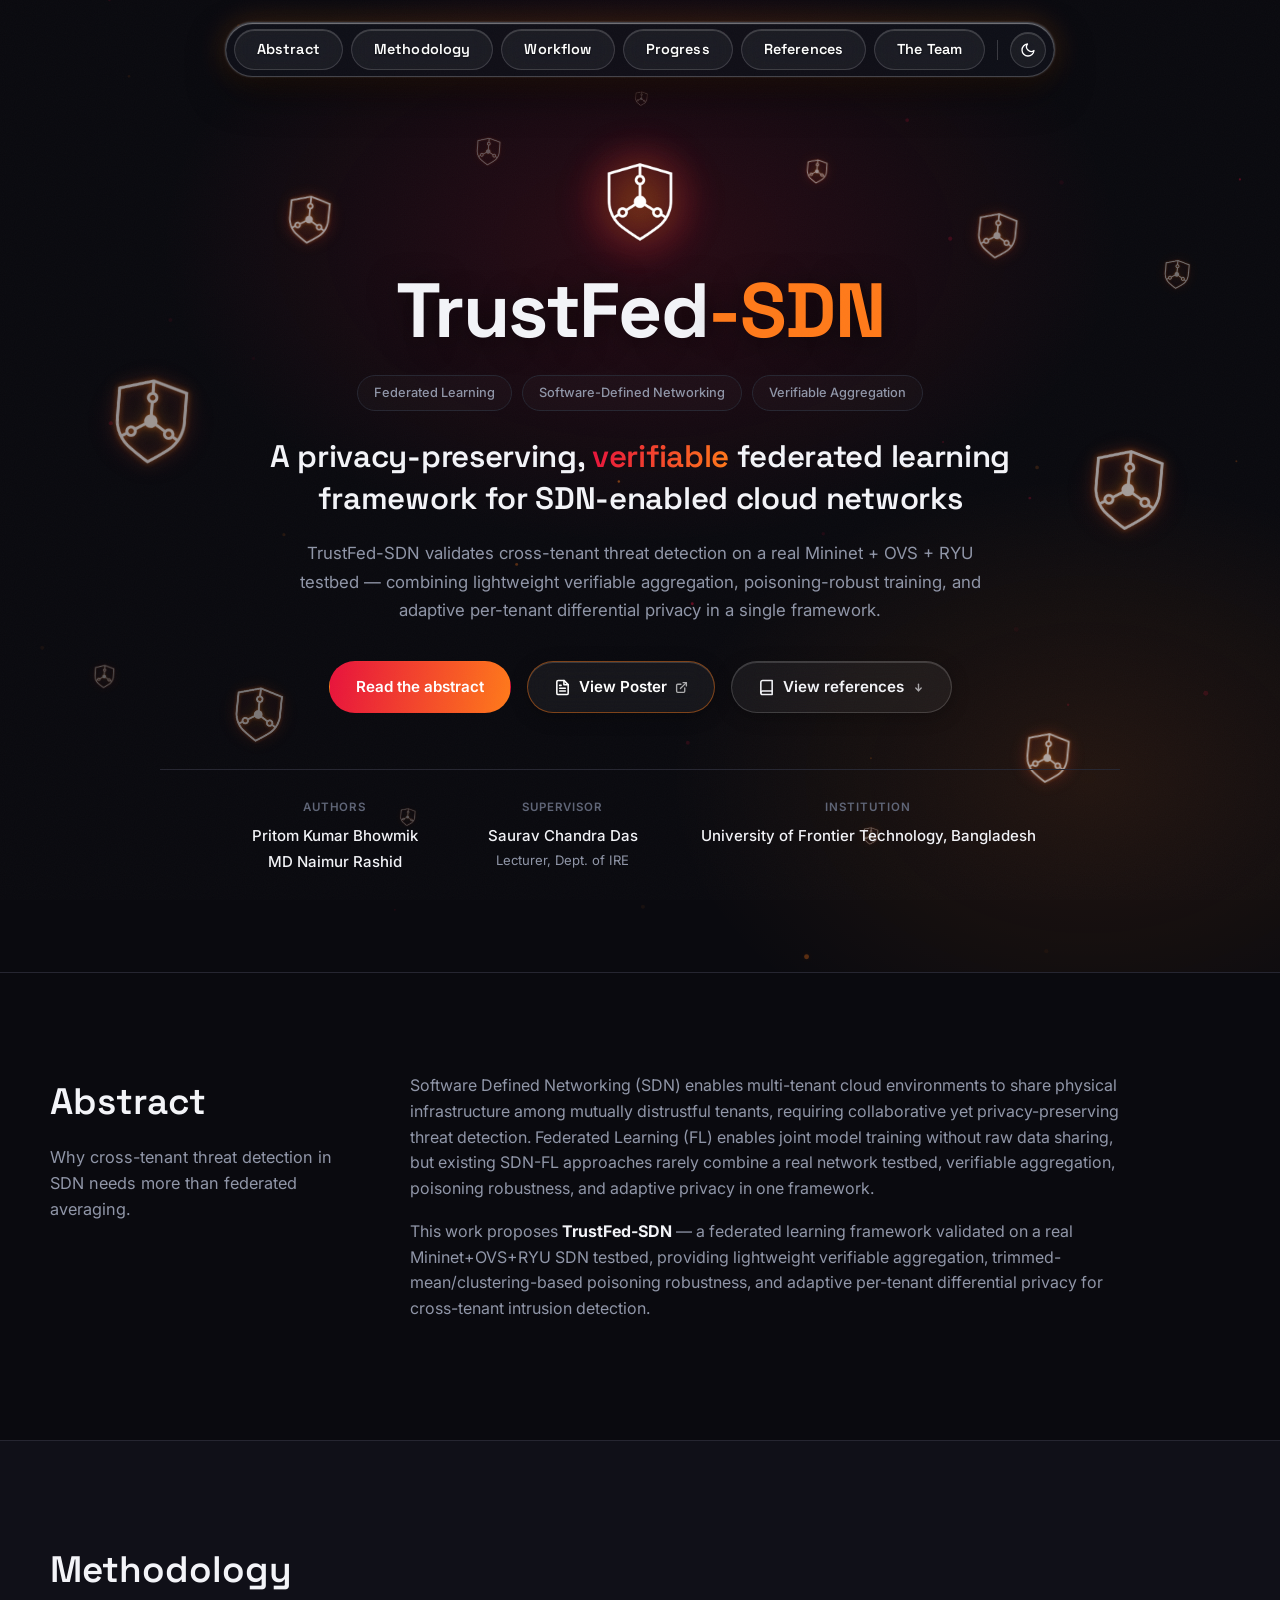
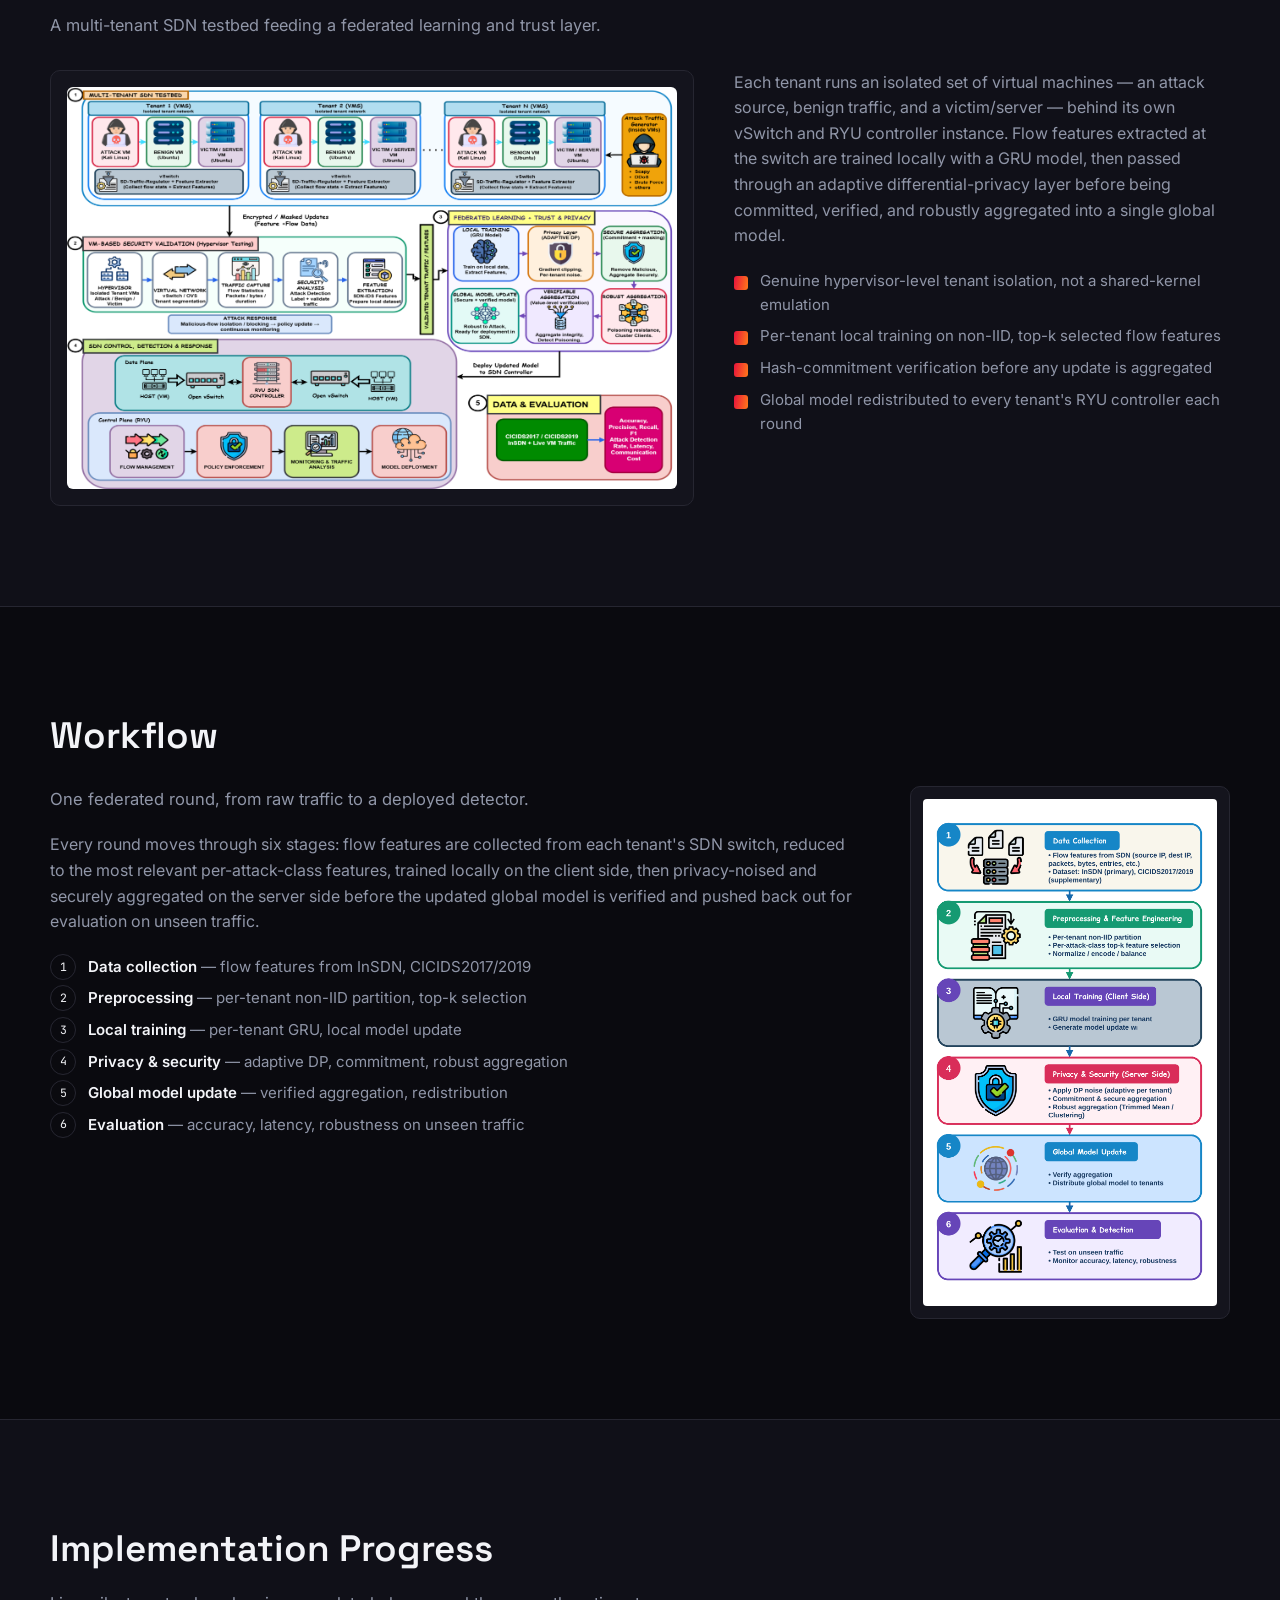
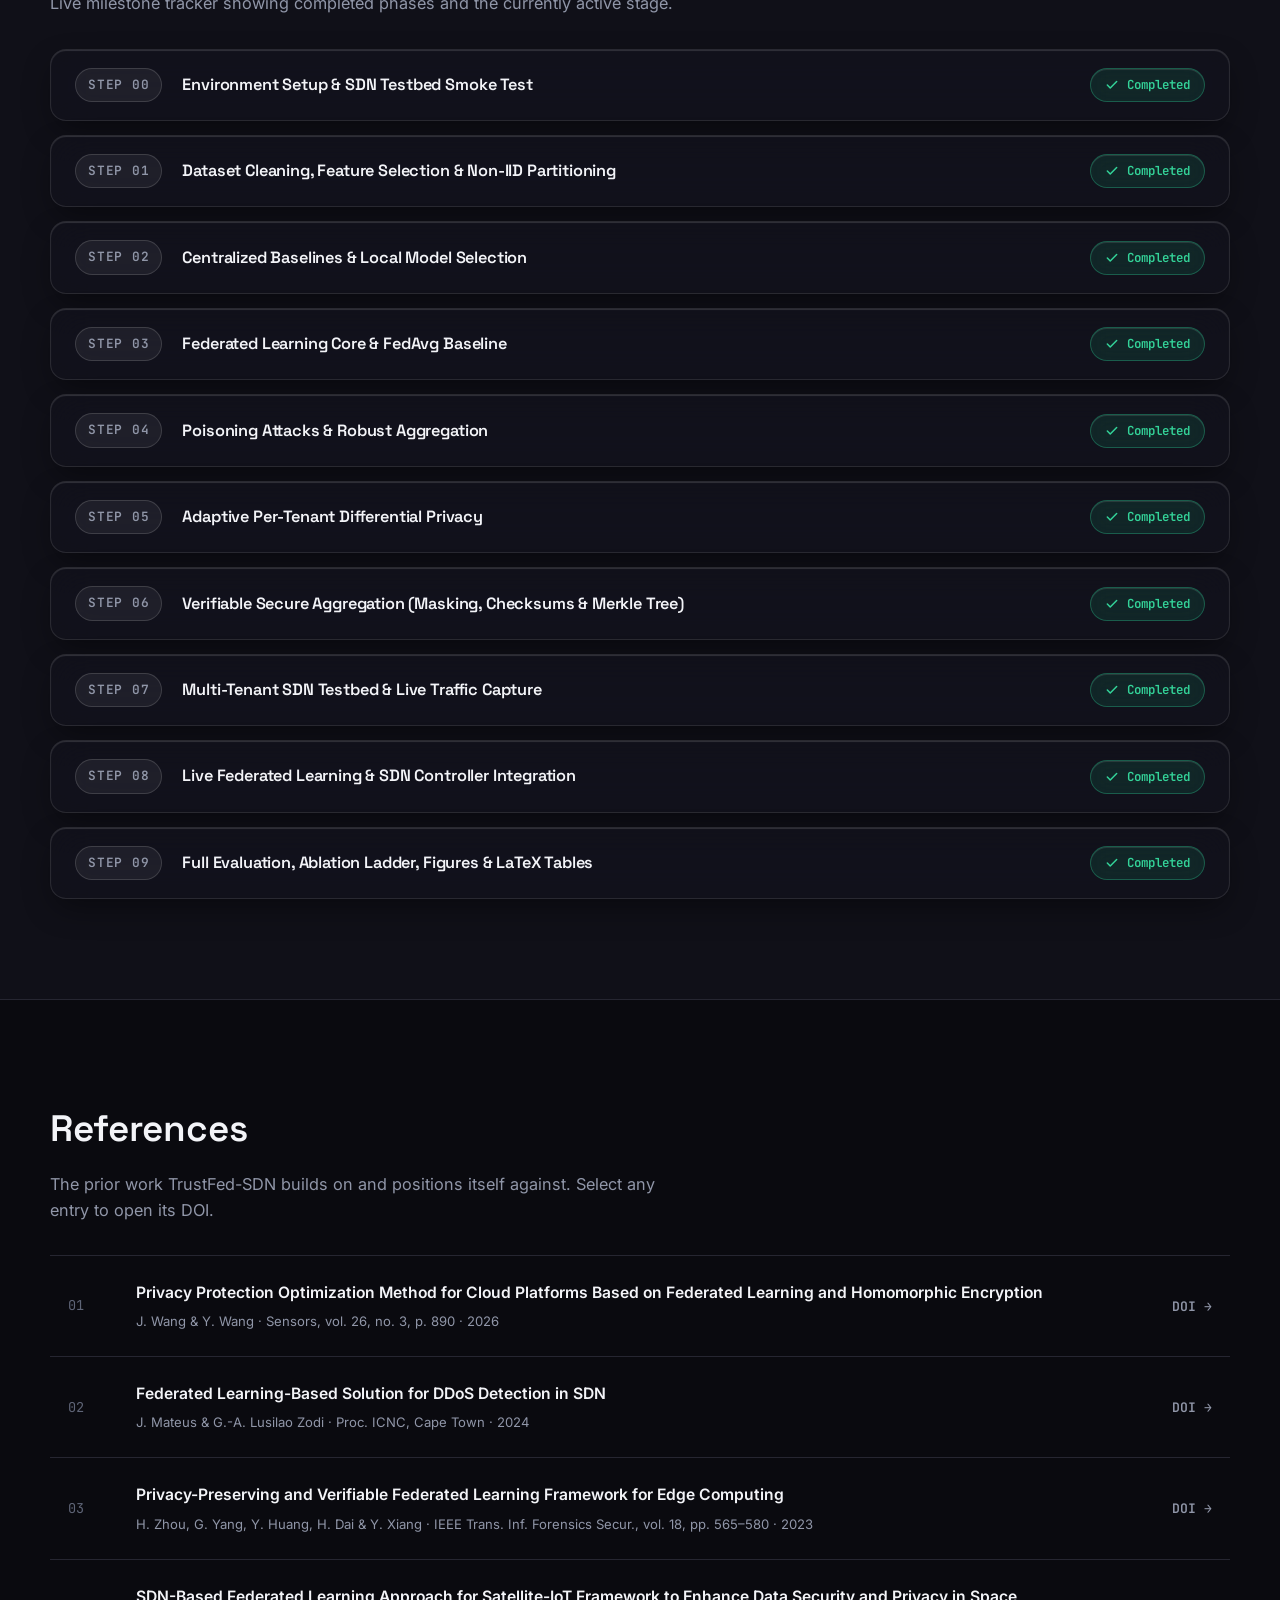
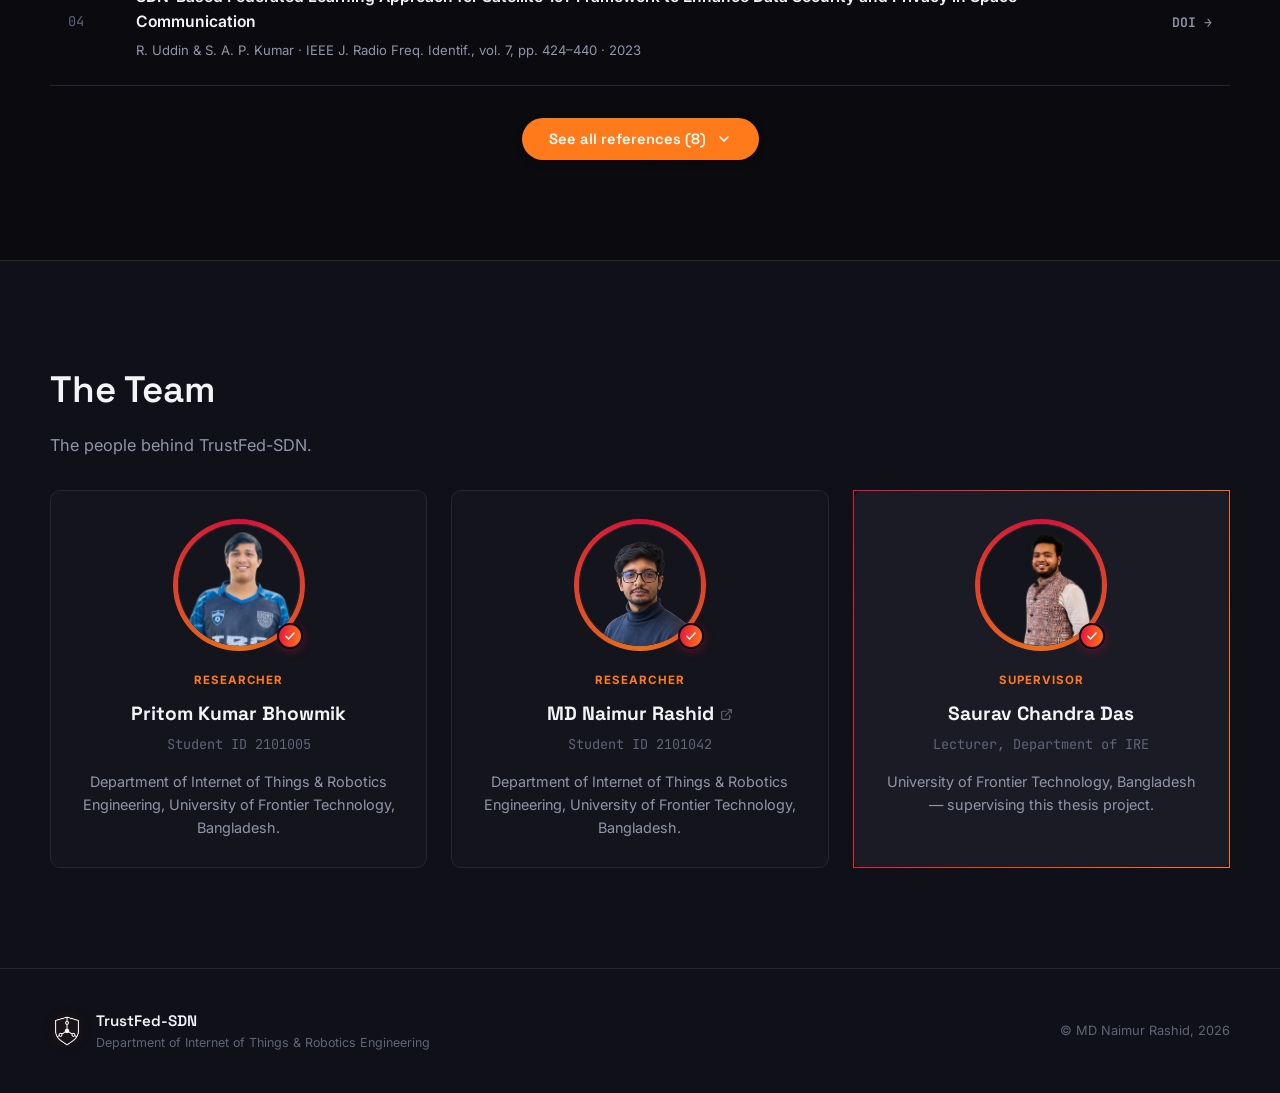
==== commit 9a337ef3: "Mark Step 09 completed (approved)" ====
--- a/index.html
+++ b/index.html
@@ -378,12 +378,15 @@
           </span>
         </div>
 
-        <div class="progress-glass-item is-processing">
+        <div class="progress-glass-item is-complete">
           <span class="progress-step-tag">Step 09</span>
           <span class="progress-step-title">Full Evaluation, Ablation Ladder, Figures &amp; LaTeX Tables</span>
-          <span class="progress-status status-processing">
-            <span class="status-pulse-dot" aria-hidden="true"></span>
-            Under Processing
+          <span class="progress-status status-complete">
+            <svg width="14" height="14" viewBox="0 0 24 24" fill="none" stroke="currentColor" stroke-width="2.6"
+              stroke-linecap="round" stroke-linejoin="round" aria-hidden="true">
+              <polyline points="20 6 9 17 4 12"></polyline>
+            </svg>
+            Completed
           </span>
         </div>
 
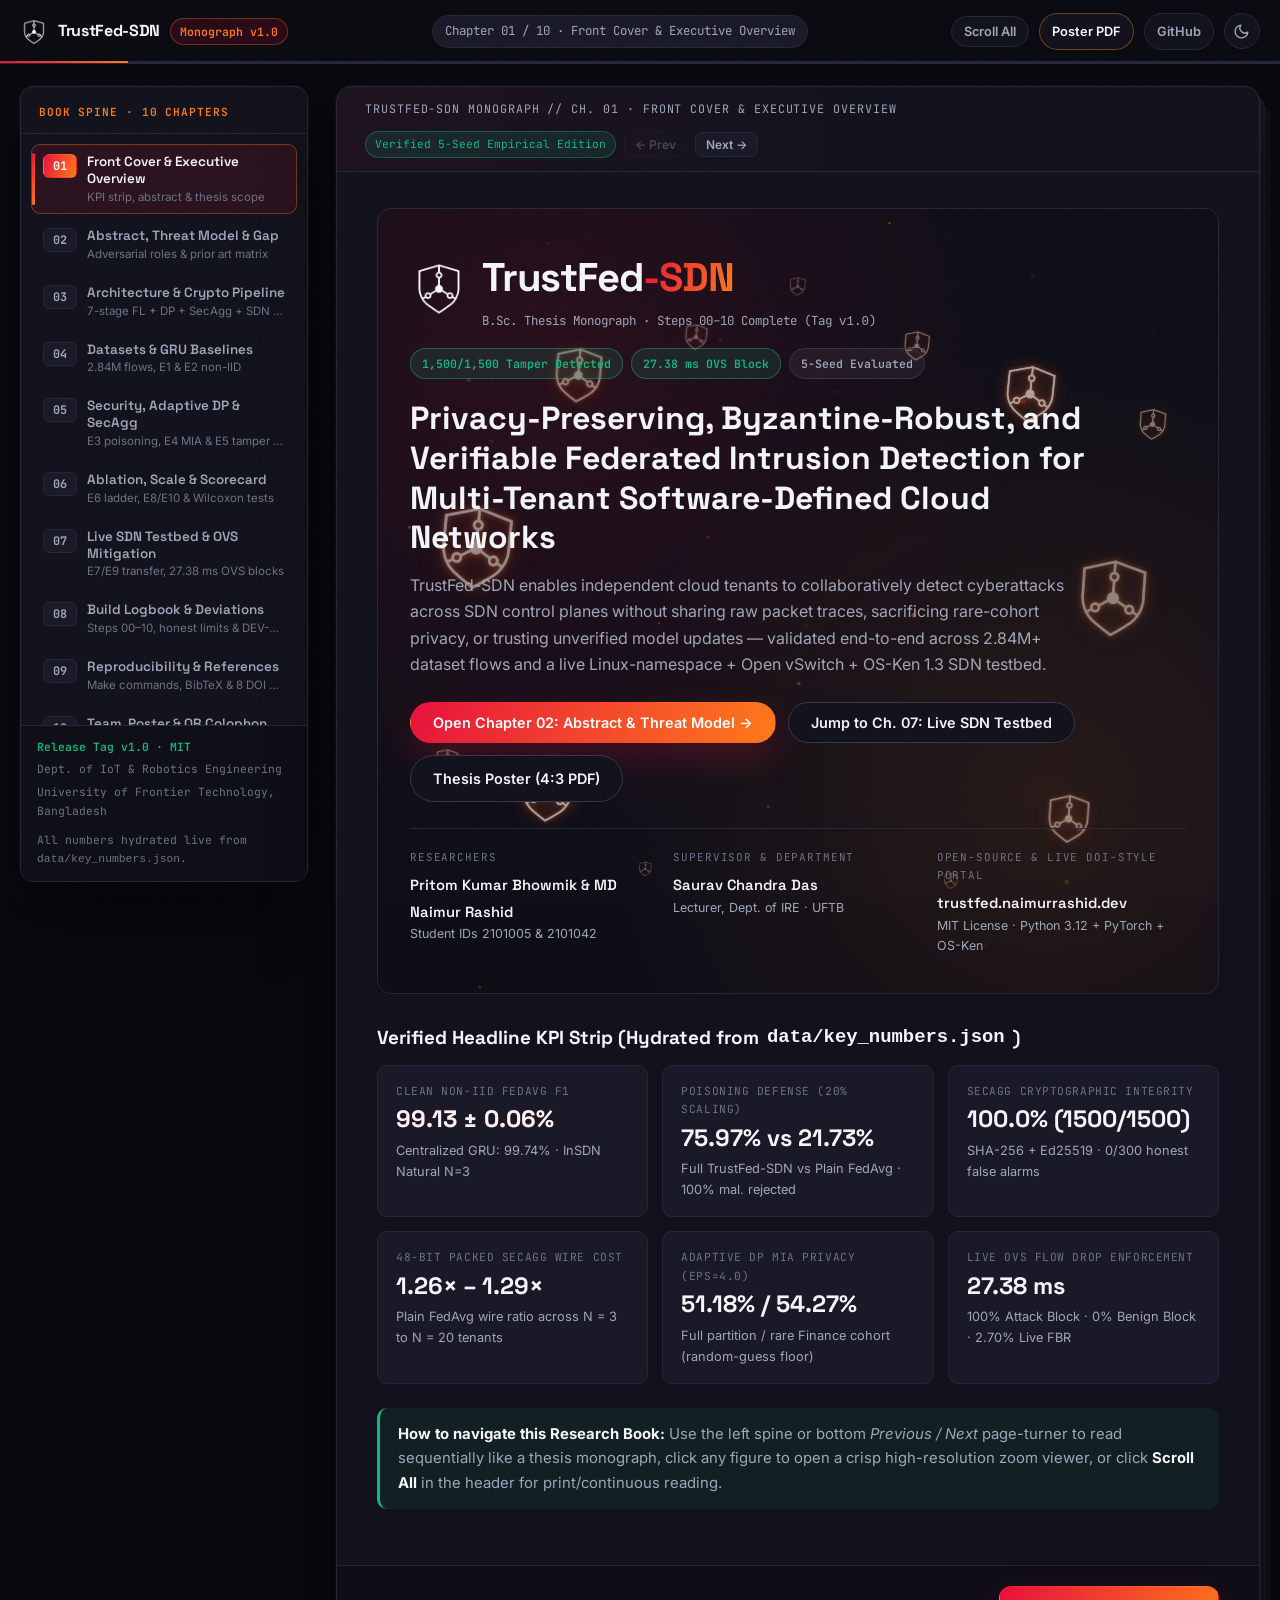
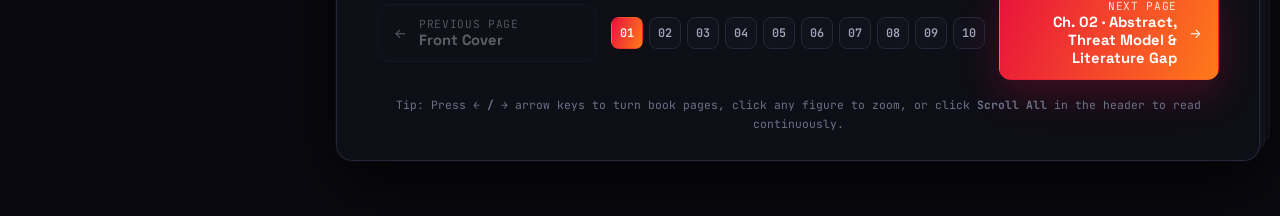
==== commit d1444c7e: "feat(site): redesign website as 10-chapter interactive research book with empirical results and veri" ====
--- a/index.html
+++ b/index.html
@@ -4,13 +4,14 @@
 <head>
   <meta charset="UTF-8">
   <meta name="viewport" content="width=device-width, initial-scale=1.0">
-  <title>TrustFed-SDN — Privacy-Preserving Verifiable Federated Learning for SDN</title>
+  <title>TrustFed-SDN — Interactive Research Monograph &amp; Thesis Release v1.0</title>
   <meta name="description"
-    content="TrustFed-SDN: A privacy-preserving and verifiable federated learning framework for cross-tenant threat detection in SDN-enabled cloud networks.">
+    content="TrustFed-SDN: Privacy-preserving, Byzantine-robust, cryptographically verifiable federated learning for multi-tenant SDN intrusion detection — interactive 10-chapter digital monograph.">
+  <link rel="icon" type="image/png" href="images/logo.png">
   <link rel="preconnect" href="https://fonts.googleapis.com">
   <link rel="preconnect" href="https://fonts.gstatic.com" crossorigin>
   <link
-    href="https://fonts.googleapis.com/css2?family=Space+Grotesk:wght@400;500;600;700&family=Inter:wght@400;500;600;700&family=JetBrains+Mono:wght@400;500&display=swap"
+    href="https://fonts.googleapis.com/css2?family=Inter:wght@400;500;600;700&family=JetBrains+Mono:wght@400;500;600;700&family=Newsreader:ital,opsz,wght@0,6..72,400;0,6..72,600;1,6..72,400&family=Space+Grotesk:wght@500;600;700&display=swap"
     rel="stylesheet">
   <link rel="stylesheet" href="css/style.css">
   <script>
@@ -22,31 +23,48 @@
 </head>
 
 <body>
-
-  <div class="grain"></div>
-
-  <!-- ============ NAV ============ -->
-  <header class="nav" id="nav">
-    <div class="nav-inner">
-      <nav class="nav-links" id="navLinks">
-        <a href="#abstract" data-nav class="active">Abstract</a>
-        <a href="#methodology" data-nav>Methodology</a>
-        <a href="#workflow" data-nav>Workflow</a>
-        <a href="#progress" data-nav>Progress</a>
-        <a href="#references" data-nav>References</a>
-        <a href="#team" data-nav>The Team</a>
-
-        <div class="nav-divider"></div>
-
-        <!-- Theme Toggle -->
-        <button class="theme-toggle-btn" id="themeToggleBtn" aria-label="Toggle light/dark mode">
-          <!-- Moon icon (shown in dark mode) -->
-          <svg class="icon-moon" width="16" height="16" viewBox="0 0 24 24" fill="none" stroke="currentColor"
+  <div class="grain" aria-hidden="true"></div>
+
+  <!-- ============ TOP MONOGRAPH HEADER ============ -->
+  <header class="topbar">
+    <div class="topbar-inner">
+      <div class="topbar-left">
+        <button id="tocMobileBtn" class="icon-btn toc-mobile-btn" type="button" aria-label="Open book chapter index">
+          <svg width="18" height="18" viewBox="0 0 24 24" fill="none" stroke="currentColor" stroke-width="2"
+            stroke-linecap="round">
+            <line x1="3" y1="6" x2="21" y2="6"></line>
+            <line x1="3" y1="12" x2="21" y2="12"></line>
+            <line x1="3" y1="18" x2="21" y2="18"></line>
+          </svg>
+        </button>
+
+        <a href="#ch01" data-goto="1" class="brand-link">
+          <img src="images/logo.png" alt="TrustFed-SDN Mark" class="brand-logo" data-brand-logo>
+          <span>TrustFed-SDN</span>
+        </a>
+        <span class="edition-pill">Monograph v1.0</span>
+      </div>
+
+      <div class="topbar-center">
+        <span id="chapterReadout" class="chapter-readout">Chapter 01 / 10 · Front Cover &amp; Executive Overview</span>
+      </div>
+
+      <div class="topbar-right">
+        <button id="modeToggleBtn" class="pill-btn" type="button"
+          title="Switch between interactive chapter book pages and continuous scrolling">
+          <span id="modeToggleLabel">Scroll All</span>
+        </button>
+        <a href="Thesis-Poster-TrustFed-Presentationv2-4-by-3.pdf" target="_blank" rel="noopener"
+          class="pill-btn pill-btn-poster">Poster PDF</a>
+        <a href="https://github.com/naimurhamim/TrustFed-SDN" target="_blank" rel="noopener"
+          class="pill-btn">GitHub</a>
+        <button id="themeToggleBtn" class="icon-btn" type="button" aria-label="Toggle light and dark theme"
+          title="Toggle light/dark paper theme">
+          <svg class="icon-moon" width="17" height="17" viewBox="0 0 24 24" fill="none" stroke="currentColor"
             stroke-width="2" stroke-linecap="round" stroke-linejoin="round">
             <path d="M21 12.79A9 9 0 1 1 11.21 3 7 7 0 0 0 21 12.79z"></path>
           </svg>
-          <!-- Sun icon (shown in light mode) -->
-          <svg class="icon-sun" width="16" height="16" viewBox="0 0 24 24" fill="none" stroke="currentColor"
+          <svg class="icon-sun" width="17" height="17" viewBox="0 0 24 24" fill="none" stroke="currentColor"
             stroke-width="2" stroke-linecap="round" stroke-linejoin="round">
             <circle cx="12" cy="12" r="5"></circle>
             <line x1="12" y1="1" x2="12" y2="3"></line>
@@ -59,567 +77,1477 @@
             <line x1="18.36" y1="5.64" x2="19.78" y2="4.22"></line>
           </svg>
         </button>
-      </nav>
-
-      <button class="nav-toggle" id="navToggle" aria-label="Toggle navigation">
-        <span></span><span></span><span></span>
-      </button>
+      </div>
+    </div>
+    <div class="read-progress-track">
+      <div id="readProgressFill" class="read-progress-fill"></div>
     </div>
   </header>
 
-  <!-- ============ HERO ============ -->
-  <section class="hero" id="top">
-    <canvas id="netCanvas" class="hero-canvas"></canvas>
-    <div class="hero-inner">
-      <!-- Proposed System Logo & Name -->
-      <div class="hero-brand-block">
-        <div class="hero-logo-frame">
-          <img src="images/logo.png" alt="TrustFed-SDN Logo" class="hero-main-logo">
+  <div id="sidebarBackdrop" class="sidebar-backdrop"></div>
+
+  <!-- ============ BOOK WORKBENCH SHELL ============ -->
+  <div class="book-shell">
+
+    <!-- Left Book Spine / Table of Contents -->
+    <aside id="bookSidebar" class="book-sidebar" aria-label="Book Chapters">
+      <div class="sidebar-head">
+        <span class="sidebar-kicker">Book Spine · 10 Chapters</span>
+        <button id="sidebarCloseBtn" class="sidebar-close-btn" type="button"
+          aria-label="Close chapter navigation">&times;</button>
+      </div>
+
+      <nav class="toc-list">
+        <button class="toc-item active" type="button" data-goto="1">
+          <span class="toc-num">01</span>
+          <span class="toc-meta">
+            <span class="toc-title">Front Cover &amp; Executive Overview</span>
+            <span class="toc-sub">KPI strip, abstract &amp; thesis scope</span>
+          </span>
+        </button>
+        <button class="toc-item" type="button" data-goto="2">
+          <span class="toc-num">02</span>
+          <span class="toc-meta">
+            <span class="toc-title">Abstract, Threat Model &amp; Gap</span>
+            <span class="toc-sub">Adversarial roles &amp; prior art matrix</span>
+          </span>
+        </button>
+        <button class="toc-item" type="button" data-goto="3">
+          <span class="toc-num">03</span>
+          <span class="toc-meta">
+            <span class="toc-title">Architecture &amp; Crypto Pipeline</span>
+            <span class="toc-sub">7-stage FL + DP + SecAgg + SDN loop</span>
+          </span>
+        </button>
+        <button class="toc-item" type="button" data-goto="4">
+          <span class="toc-num">04</span>
+          <span class="toc-meta">
+            <span class="toc-title">Datasets &amp; GRU Baselines</span>
+            <span class="toc-sub">2.84M flows, E1 &amp; E2 non-IID</span>
+          </span>
+        </button>
+        <button class="toc-item" type="button" data-goto="5">
+          <span class="toc-num">05</span>
+          <span class="toc-meta">
+            <span class="toc-title">Security, Adaptive DP &amp; SecAgg</span>
+            <span class="toc-sub">E3 poisoning, E4 MIA &amp; E5 tamper proofs</span>
+          </span>
+        </button>
+        <button class="toc-item" type="button" data-goto="6">
+          <span class="toc-num">06</span>
+          <span class="toc-meta">
+            <span class="toc-title">Ablation, Scale &amp; Scorecard</span>
+            <span class="toc-sub">E6 ladder, E8/E10 &amp; Wilcoxon tests</span>
+          </span>
+        </button>
+        <button class="toc-item" type="button" data-goto="7">
+          <span class="toc-num">07</span>
+          <span class="toc-meta">
+            <span class="toc-title">Live SDN Testbed &amp; OVS Mitigation</span>
+            <span class="toc-sub">E7/E9 transfer, 27.38 ms OVS blocks</span>
+          </span>
+        </button>
+        <button class="toc-item" type="button" data-goto="8">
+          <span class="toc-num">08</span>
+          <span class="toc-meta">
+            <span class="toc-title">Build Logbook &amp; Deviations</span>
+            <span class="toc-sub">Steps 00–10, honest limits &amp; DEV-001..004</span>
+          </span>
+        </button>
+        <button class="toc-item" type="button" data-goto="9">
+          <span class="toc-num">09</span>
+          <span class="toc-meta">
+            <span class="toc-title">Reproducibility &amp; References</span>
+            <span class="toc-sub">Make commands, BibTeX &amp; 8 DOI works</span>
+          </span>
+        </button>
+        <button class="toc-item" type="button" data-goto="10">
+          <span class="toc-num">10</span>
+          <span class="toc-meta">
+            <span class="toc-title">Team, Poster &amp; QR Colophon</span>
+            <span class="toc-sub">Authors, supervisor, poster &amp; v4-H QR</span>
+          </span>
+        </button>
+      </nav>
+
+      <div class="sidebar-colophon">
+        <span class="colophon-badge">Release Tag v1.0 · MIT</span>
+        <div>Dept. of IoT &amp; Robotics Engineering</div>
+        <div>University of Frontier Technology, Bangladesh</div>
+        <div style="margin-top:6px;">All numbers hydrated live from <code>data/key_numbers.json</code>.</div>
+      </div>
+    </aside>
+
+    <!-- Open Book Folio Stage -->
+    <main class="book-stage">
+      <div class="book-folio">
+
+        <!-- Running Book Header -->
+        <div class="folio-bar">
+          <span id="folioRunningLeft" class="folio-running-left">TRUSTFED-SDN MONOGRAPH // CH. 01 · FRONT COVER &amp; EXECUTIVE OVERVIEW</span>
+          <div class="folio-running-right">
+            <span class="folio-verified-pill">Verified 5-Seed Empirical Edition</span>
+            <button id="prevMiniBtn" class="mini-nav-btn" type="button">&larr; Prev</button>
+            <button id="nextMiniBtn" class="mini-nav-btn" type="button">Next &rarr;</button>
+          </div>
         </div>
-        <h1 class="hero-system-name">TrustFed<span class="accent-dot">-SDN</span></h1>
+
+        <!-- ================================================================
+             CHAPTER 01: FRONT COVER & EXECUTIVE OVERVIEW
+             ================================================================ -->
+        <article class="chapter-page active" id="ch01" data-chapter="1"
+          data-title="Front Cover &amp; Executive Overview">
+
+          <section class="cover-hero">
+            <canvas id="netCanvas" class="cover-canvas"></canvas>
+            <div class="cover-content">
+              <div class="cover-brand-row">
+                <div class="cover-logo-lockup">
+                  <img src="images/logo.png" alt="TrustFed-SDN Crest" class="cover-logo" data-brand-logo>
+                  <div>
+                    <h1 class="cover-system-name">TrustFed<span class="grad-text">-SDN</span></h1>
+                    <div class="mono" style="font-size:0.78rem;color:var(--text-dim);">
+                      B.Sc. Thesis Monograph · Steps 00–10 Complete (Tag <code>v1.0</code>)
+                    </div>
+                  </div>
+                </div>
+                <div class="badge-row">
+                  <span class="badge badge-ok">1,500/1,500 Tamper Detected</span>
+                  <span class="badge badge-ok">27.38 ms OVS Block</span>
+                  <span class="badge">5-Seed Evaluated</span>
+                </div>
+              </div>
+
+              <h2 class="cover-headline">
+                Privacy-Preserving, Byzantine-Robust, and Verifiable Federated Intrusion Detection for Multi-Tenant
+                Software-Defined Cloud Networks
+              </h2>
+
+              <p class="cover-abstract">
+                TrustFed-SDN enables independent cloud tenants to collaboratively detect cyberattacks across SDN control
+                planes without sharing raw packet traces, sacrificing rare-cohort privacy, or trusting unverified model
+                updates — validated end-to-end across 2.84M+ dataset flows and a live Linux-namespace + Open vSwitch +
+                OS-Ken 1.3 SDN testbed.
+              </p>
+
+              <div class="cta-row">
+                <button class="btn btn-primary" type="button" data-goto="2">Open Chapter 02: Abstract &amp; Threat Model &rarr;</button>
+                <button class="btn btn-outline" type="button" data-goto="7">Jump to Ch. 07: Live SDN Testbed</button>
+                <a class="btn btn-outline" href="Thesis-Poster-TrustFed-Presentationv2-4-by-3.pdf" target="_blank"
+                  rel="noopener">Thesis Poster (4:3 PDF)</a>
+              </div>
+
+              <div class="cover-meta-grid">
+                <div>
+                  <span class="meta-cell-label">Researchers</span>
+                  <span class="meta-cell-val">Pritom Kumar Bhowmik &amp; MD Naimur Rashid</span>
+                  <span class="meta-cell-sub">Student IDs 2101005 &amp; 2101042</span>
+                </div>
+                <div>
+                  <span class="meta-cell-label">Supervisor &amp; Department</span>
+                  <span class="meta-cell-val">Saurav Chandra Das</span>
+                  <span class="meta-cell-sub">Lecturer, Dept. of IRE · UFTB</span>
+                </div>
+                <div>
+                  <span class="meta-cell-label">Open-Source &amp; Live DOI-Style Portal</span>
+                  <span class="meta-cell-val">trustfed.naimurrashid.dev</span>
+                  <span class="meta-cell-sub">MIT License · Python 3.12 + PyTorch + OS-Ken</span>
+                </div>
+              </div>
+            </div>
+          </section>
+
+          <h3 class="section-subhead">Verified Headline KPI Strip (Hydrated from <code>data/key_numbers.json</code>)</h3>
+          <div class="kpi-grid">
+            <div class="kpi-card">
+              <span class="kpi-label">Clean Non-IID FedAvg F1</span>
+              <span class="kpi-value grad-text" id="kpiFedAvg">99.13 ± 0.06%</span>
+              <span class="kpi-note" id="kpiCentralizedNote">Centralized GRU: 99.74% · InSDN Natural N=3</span>
+            </div>
+
+            <div class="kpi-card">
+              <span class="kpi-label">Poisoning Defense (20% Scaling)</span>
+              <span class="kpi-value" id="kpiRobustGain">75.97% vs 21.73%</span>
+              <span class="kpi-note">Full TrustFed-SDN vs Plain FedAvg · 100% mal. rejected</span>
+            </div>
+
+            <div class="kpi-card">
+              <span class="kpi-label">SecAgg Cryptographic Integrity</span>
+              <span class="kpi-value" id="kpiTamper">100.0% (1500/1500)</span>
+              <span class="kpi-note">SHA-256 + Ed25519 · 0/300 honest false alarms</span>
+            </div>
+
+            <div class="kpi-card">
+              <span class="kpi-label">48-Bit Packed SecAgg Wire Cost</span>
+              <span class="kpi-value" id="kpiWire">1.26× – 1.29×</span>
+              <span class="kpi-note">Plain FedAvg wire ratio across N = 3 to N = 20 tenants</span>
+            </div>
+
+            <div class="kpi-card">
+              <span class="kpi-label">Adaptive DP MIA Privacy (eps=4.0)</span>
+              <span class="kpi-value" id="kpiMia">51.18% / 54.27%</span>
+              <span class="kpi-note">Full partition / rare Finance cohort (random-guess floor)</span>
+            </div>
+
+            <div class="kpi-card">
+              <span class="kpi-label">Live OVS Flow Drop Enforcement</span>
+              <span class="kpi-value" id="kpiOvs">27.38 ms</span>
+              <span class="kpi-note" id="kpiOvsNote">100% Attack Block · 0% Benign Block · 2.70% Live FBR</span>
+            </div>
+          </div>
+
+          <div class="callout callout-ok">
+            <strong>How to navigate this Research Book:</strong> Use the left spine or bottom <em>Previous / Next</em>
+            page-turner to read sequentially like a thesis monograph, click any figure to open a crisp high-resolution zoom
+            viewer, or click <strong>Scroll All</strong> in the header for print/continuous reading.
+          </div>
+        </article>
+
+        <!-- ================================================================
+             CHAPTER 02: ABSTRACT, THREAT MODEL & LITERATURE GAP
+             ================================================================ -->
+        <article class="chapter-page" id="ch02" data-chapter="2"
+          data-title="Abstract, Threat Model &amp; Literature Gap">
+          <div class="chapter-header">
+            <span class="chapter-kicker">Chapter 02 · Foundations</span>
+            <h2 class="chapter-title">Abstract, Threat Model &amp; Prior-Art Gap</h2>
+            <p class="chapter-lede">
+              Why multi-tenant SDN intrusion detection requires simultaneous defense against gradient leakage, Byzantine
+              tenants, and unverified server aggregation.
+            </p>
+          </div>
+
+          <div class="info-card" style="margin-bottom:20px;">
+            <h4>Thesis Abstract</h4>
+            <p>
+              Software-Defined Networking (SDN) centralizes traffic control for multi-tenant cloud infrastructures,
+              expanding both threat visibility and the blast radius of coordinated cyberattacks. Centralized deep intrusion
+              detection exposes regulated tenant flow records, while standard Federated Learning (FL) remains vulnerable to
+              gradient inversion / membership inference, Byzantine poisoning (label-flipping, backdoor triggers, update
+              scaling), and silent aggregation manipulation.
+            </p>
+            <p style="margin-top:10px;">
+              <strong>TrustFed-SDN</strong> unifies four coordinated mechanisms over a shared 3-layer Bi-Directional /
+              1-layer sequence GRU detector (43,554 parameters on InSDN): (1) density-aware Adaptive R&eacute;nyi Differential
+              Privacy (DP-SGD) calibrating per-tenant privacy budgets via sample-volume weighting, (2) two-stage
+              cosine-clustering plus coordinate-wise trimmed mean / median Byzantine filtering, (3) 48-bit quantized
+              pairwise Diffie-Hellman Secret Aggregation in Z<sub>q</sub> (<em>q = 2<sup>61</sup>&minus;1</em>) backed by
+              SHA-256 hash commitments and Ed25519 digital signatures, and (4) closed-loop OpenFlow 1.3 Open vSwitch flow
+              mitigation orchestrated via OS-Ken 3.0.1 controllers.
+            </p>
+          </div>
+
+          <h3 class="section-subhead">Multi-Tenant Adversarial Threat Model</h3>
+          <div class="grid-3">
+            <div class="info-card">
+              <h4>1. Byzantine Tenants (20%–33%)</h4>
+              <p>
+                Compromised tenant gateways attempt to degrade or subvert global detection using three attack classes:
+                targeted <em>Label-Flipping</em> (hiding attacks as benign), stealth <em>Backdoor Triggers</em> (injecting
+                adversarial feature patterns to bypass IDS at ~100% ASR unguarded), and magnitude <em>Update Scaling</em>.
+              </p>
+            </div>
+            <div class="info-card">
+              <h4>2. Honest-but-Curious Server</h4>
+              <p>
+                The central FL aggregator follows synchronization rules but attempts Membership Inference Attacks (MIA) on
+                uploaded gradients—especially targeting low-volume minority cohorts (e.g., <em>Finance</em>) where sparse
+                training samples leak more information under uniform noise.
+              </p>
+            </div>
+            <div class="info-card">
+              <h4>3. Untrusted Wire &amp; Tampering</h4>
+              <p>
+                Active middleboxes or corrupted relays alter ciphertext shares, substitute commitments, or forge
+                aggregation transcripts. Clients reject any global model whose SHA-256 transcript commitment or Ed25519
+                server signature fails local verification.
+              </p>
+            </div>
+          </div>
+
+          <h3 class="section-subhead">Prior-Art Feature Matrix vs. TrustFed-SDN</h3>
+          <div class="table-wrap">
+            <table class="data-table">
+              <thead>
+                <tr>
+                  <th>Approach / Paradigm</th>
+                  <th>Non-IID SDN</th>
+                  <th>Byzantine Defense</th>
+                  <th>Cohort-Adaptive DP</th>
+                  <th>Zero-Trust Proof</th>
+                  <th>Wire Overhead</th>
+                  <th>Live OVS Action</th>
+                </tr>
+              </thead>
+              <tbody>
+                <tr>
+                  <td>Plain FedAvg (McMahan et al.)</td>
+                  <td><span class="tag-partial">Drops on Dir</span></td>
+                  <td><span class="tag-no">No (21.7% F1)</span></td>
+                  <td><span class="tag-no">No</span></td>
+                  <td><span class="tag-no">No</span></td>
+                  <td>1.00&times;</td>
+                  <td><span class="tag-no">Offline only</span></td>
+                </tr>
+                <tr>
+                  <td>Uniform DP-FL</td>
+                  <td><span class="tag-partial">Minority loss</span></td>
+                  <td><span class="tag-no">No (30.3% F1)</span></td>
+                  <td><span class="tag-partial">Uniform eps</span></td>
+                  <td><span class="tag-no">No</span></td>
+                  <td>1.00&times;</td>
+                  <td><span class="tag-no">No</span></td>
+                </tr>
+                <tr>
+                  <td>Robust FL (Median / Cosine)</td>
+                  <td><span class="tag-yes">Yes</span></td>
+                  <td><span class="tag-yes">Yes</span></td>
+                  <td><span class="tag-no">No</span></td>
+                  <td><span class="tag-no">No</span></td>
+                  <td>1.00&times;</td>
+                  <td><span class="tag-no">No</span></td>
+                </tr>
+                <tr>
+                  <td>HE / Blockchain FL (VFChain)</td>
+                  <td><span class="tag-partial">High compute</span></td>
+                  <td><span class="tag-partial">Limited</span></td>
+                  <td><span class="tag-no">No</span></td>
+                  <td><span class="tag-yes">On-chain</span></td>
+                  <td>&gt; 10&times;–50&times;</td>
+                  <td><span class="tag-no">Seconds/min</span></td>
+                </tr>
+                <tr class="row-highlight">
+                  <td>TrustFed-SDN (This Work)</td>
+                  <td><span class="tag-yes">Yes (Dir + Nat)</span></td>
+                  <td><span class="tag-yes">100% Mal. Rej.</span></td>
+                  <td><span class="tag-yes">Yes (51.2% MIA)</span></td>
+                  <td><span class="tag-yes">100% (1,500/1,500)</span></td>
+                  <td>1.26&times; – 1.29&times;</td>
+                  <td><span class="tag-yes">27.38 ms OVS</span></td>
+                </tr>
+              </tbody>
+            </table>
+          </div>
+        </article>
+
+        <!-- ================================================================
+             CHAPTER 03: ARCHITECTURE & CRYPTOGRAPHIC PIPELINE
+             ================================================================ -->
+        <article class="chapter-page" id="ch03" data-chapter="3"
+          data-title="Architecture &amp; Crypto Pipeline">
+          <div class="chapter-header">
+            <span class="chapter-kicker">Chapter 03 · System Design</span>
+            <h2 class="chapter-title">System Architecture &amp; 7-Stage Cryptographic Loop</h2>
+            <p class="chapter-lede">
+              Combining cohort-adaptive DP-SGD, Byzantine update rejection, 48-bit pairwise SecAgg, Ed25519
+              transcripts, and OS-Ken OpenFlow control in 486.71 ms/round.
+            </p>
+          </div>
+
+          <div class="figure-card">
+            <div class="figure-viewport" data-title="TrustFed-SDN High-Level Methodology Architecture"
+              data-source="06_Branding_and_Assets / TrustFed_SDN_Methodology.png">
+              <img src="images/TrustFed_SDN_Methodology.png?v=2" alt="TrustFed-SDN Methodology Architecture Diagram">
+              <span class="zoom-chip">Click to enlarge</span>
+            </div>
+            <div class="figure-caption">
+              <span class="figure-caption-text"><strong>Architecture Overview:</strong> Multi-tenant local SDN
+                feature extraction, adaptive DP-SGD, pairwise masked &amp; signed updates, and server-side robust
+                verification.</span>
+            </div>
+          </div>
+
+          <h3 class="section-subhead">Core Mathematical Primitives</h3>
+          <div class="grid-2">
+            <div class="info-card">
+              <h4>1. Sample-Aware Adaptive DP-SGD</h4>
+              <p>
+                Minority tenant partitions leak disproportionate membership signal under uniform budgets. TrustFed-SDN
+                scales each tenant's per-round privacy budget by √(|D<sub>k</sub>|/mean) with clipping norm <em>C</em> and
+                Opacus R&eacute;nyi accountability:
+              </p>
+              <div class="formula-box">
+                eps_k = eps_bar * clip(|D_k| / D_mean, 0.5, 1.5)^0.5 ; sigma_k = calibrated_rdp(eps_k, delta=1e-5)
+              </div>
+              <p>
+                In InSDN (eps_bar = 4.0), the rare Finance cohort receives eps<sub>1</sub> = 2.85 while large cohorts get
+                higher utility budget, holding full-partition MIA AUC at <strong>51.18%</strong> and Finance MIA AUC at
+                <strong>54.27%</strong>.
+              </p>
+            </div>
+
+            <div class="info-card">
+              <h4>2. Two-Stage Byzantine Defense &amp; 48-Bit SecAgg</h4>
+              <p>
+                Unmasked pairwise-norm-bounded deltas undergo pairwise cosine similarity clustering (cutoff = 0.5) plus
+                coordinate trimmed mean (<em>&beta; = 0.2</em>). Surviving weights are fixed-point quantized at <em>Q = 20</em>
+                fractional bits, packed into 48-bit words, and blinded via X25519 Diffie-Hellman pairwise masks mod
+                <em>q = 2<sup>61</sup> &minus; 1</em>:
+              </p>
+              <div class="formula-box">
+                u_tilde_k = Q20(w_k) + sum_{j != k} sign(j - k) * PRG(DH(sk_k, pk_j)) mod (2^61 - 1)
+              </div>
+              <p>
+                Each bundle includes a canonical SHA-256 commitment and an Ed25519 signature (1,781-byte aggregate proof
+                overhead), yielding a compact <strong>1.26&times;–1.29&times;</strong> wire ratio vs plain FedAvg.
+              </p>
+            </div>
+          </div>
+
+          <div class="figure-card">
+            <div class="figure-viewport" data-title="TrustFed-SDN Step-by-Step Operational Workflow"
+              data-source="07_Website / TrustFed-Workflow.png">
+              <img src="images/TrustFed-Workflow.png" alt="TrustFed-SDN Workflow Diagram">
+              <span class="zoom-chip">Click to enlarge</span>
+            </div>
+            <div class="figure-caption">
+              <span class="figure-caption-text"><strong>Operational Flow:</strong> Sequential execution from local flow
+                telemetry to cryptographic proof verification and OpenFlow rule installation.</span>
+            </div>
+          </div>
+
+          <h3 class="section-subhead">Measured 7-Stage Live Round Pipeline Latency (<code>results/08_live/summary.json</code>)</h3>
+          <div class="stage-list">
+            <div class="stage-item">
+              <span class="stage-num">01</span>
+              <div>
+                <h5>Local DP-SGD Update (384.452 ms)</h5>
+                <p>GRU local epoch with Opacus-style gradient clipping &amp; Gaussian noise injection.</p>
+              </div>
+            </div>
+            <div class="stage-item">
+              <span class="stage-num">02</span>
+              <div>
+                <h5>Mask + Commit + Sign (11.162 ms)</h5>
+                <p>48-bit fixed-point quantization, DH pairwise blinding &amp; Ed25519 commitment signature.</p>
+              </div>
+            </div>
+            <div class="stage-item">
+              <span class="stage-num">03</span>
+              <div>
+                <h5>Tenant Upload (16.447 ms)</h5>
+                <p>Packed ciphertext stream dispatched asynchronously over localhost FL TCP control plane.</p>
+              </div>
+            </div>
+            <div class="stage-item">
+              <span class="stage-num">04</span>
+              <div>
+                <h5>Server Agg &amp; Proof (13.487 ms)</h5>
+                <p>Pairwise cancellation mod (2<sup>61</sup>&minus;1), robust defense check &amp; 1,781 B proof bundle.</p>
+              </div>
+            </div>
+            <div class="stage-item">
+              <span class="stage-num">05</span>
+              <div>
+                <h5>Global Download (54.840 ms)</h5>
+                <p>Signed global weights + cryptographic transcript broadcast back to tenant agents.</p>
+              </div>
+            </div>
+            <div class="stage-item">
+              <span class="stage-num">06</span>
+              <div>
+                <h5>Client Verify (5.554 ms)</h5>
+                <p>Zero-trust SHA-256 transcript &amp; Ed25519 signature verification before model swap.</p>
+              </div>
+            </div>
+            <div class="stage-item">
+              <span class="stage-num">07</span>
+              <div>
+                <h5>Controller Deploy (0.771 ms)</h5>
+                <p>OS-Ken 3.0.1 updates tenant flow scorer &amp; dispatches OVS OpenFlow 1.3 drop rules.</p>
+              </div>
+            </div>
+            <div class="stage-item">
+              <span class="stage-num">&Sigma;</span>
+              <div>
+                <h5>Total End-to-End Round: 486.714 ms</h5>
+                <p>Sub-second authenticated FL round (DP accounts for 79.0% of wall time; crypto &lt; 6.2%).</p>
+              </div>
+            </div>
+          </div>
+        </article>
+
+        <!-- ================================================================
+             CHAPTER 04: DATASETS, PARTITIONING & GRU BASELINES
+             ================================================================ -->
+        <article class="chapter-page" id="ch04" data-chapter="4"
+          data-title="Datasets &amp; GRU Baselines">
+          <div class="chapter-header">
+            <span class="chapter-kicker">Chapter 04 · Empirical Foundations</span>
+            <h2 class="chapter-title">SDN Datasets, Non-IID Splits &amp; GRU Model Selection</h2>
+            <p class="chapter-lede">
+              2.84 million flows cleaned without leakage, selecting the compact Sequence GRU (43,554 params) across
+              InSDN, ASEADOS-SDN-IoT (2026), and CICIDS2017.
+            </p>
+          </div>
+
+          <h3 class="section-subhead">Cleaned Dataset Inventory (Zero Split Overlap)</h3>
+          <div class="table-wrap">
+            <table class="data-table">
+              <thead>
+                <tr>
+                  <th>Dataset</th>
+                  <th>Raw Flows</th>
+                  <th>Cleaned Flows</th>
+                  <th>Selected Features</th>
+                  <th>Classes</th>
+                  <th>Class Balance / Role</th>
+                </tr>
+              </thead>
+              <tbody>
+                <tr>
+                  <td><strong>InSDN (SDN Native)</strong></td>
+                  <td>343,889</td>
+                  <td>184,855</td>
+                  <td>19</td>
+                  <td>8</td>
+                  <td>64,218 Benign / 120,637 Attack · Primary SDN benchmark</td>
+                </tr>
+                <tr>
+                  <td><strong>ASEADOS-SDN-IoT (2026)</strong></td>
+                  <td>457,044</td>
+                  <td>426,111</td>
+                  <td>12</td>
+                  <td>5</td>
+                  <td>233,386 Benign / 192,725 Attack · Modern SDN-IoT traffic</td>
+                </tr>
+                <tr>
+                  <td><strong>CICIDS2017 (General)</strong></td>
+                  <td>2,830,743</td>
+                  <td>2,232,894</td>
+                  <td>22</td>
+                  <td>9</td>
+                  <td>1,896,512 Benign / 336,382 Attack · Cross-domain sanity check</td>
+                </tr>
+                <tr>
+                  <td><strong>Live SDN VM Capture</strong></td>
+                  <td>4,392</td>
+                  <td>4,392</td>
+                  <td>19 (InSDN) / 12 (ASEADOS)</td>
+                  <td>2</td>
+                  <td>1,659 Benign (37.8%) / 2,733 Attack (62.2%) · Ubuntu OVS testbed</td>
+                </tr>
+              </tbody>
+            </table>
+          </div>
+
+          <h3 class="section-subhead">Step 02 Centralized Binary Baselines (5 Seeds) &amp; GRU Selection</h3>
+          <div class="table-wrap">
+            <table class="data-table">
+              <thead>
+                <tr>
+                  <th>Model</th>
+                  <th>Parameters (InSDN)</th>
+                  <th>InSDN F1 %</th>
+                  <th>ASEADOS-SDN-IoT F1 %</th>
+                  <th>CICIDS2017 F1 %</th>
+                  <th>Decision Role</th>
+                </tr>
+              </thead>
+              <tbody>
+                <tr>
+                  <td>DNN (3-Layer MLP)</td>
+                  <td>11,330</td>
+                  <td>99.83 ± 0.03</td>
+                  <td>91.42 ± 0.02</td>
+                  <td>97.01 ± 0.33</td>
+                  <td>Fast tabular baseline</td>
+                </tr>
+                <tr class="row-highlight">
+                  <td>GRU (Selected Shared Backbone)</td>
+                  <td>43,554</td>
+                  <td>99.74 ± 0.05 (AUC 99.95%)</td>
+                  <td>91.23 ± 0.06</td>
+                  <td>96.66 ± 0.18</td>
+                  <td>Within 0.2 pp of DNN/RF + sequential</td>
+                </tr>
+                <tr>
+                  <td>LSTM</td>
+                  <td>57,314</td>
+                  <td>99.59 ± 0.13</td>
+                  <td>91.21 ± 0.15</td>
+                  <td>96.61 ± 0.09</td>
+                  <td>32% larger than GRU; lower F1</td>
+                </tr>
+                <tr>
+                  <td>Logistic Regression / RF</td>
+                  <td>Linear / Tree</td>
+                  <td>98.17 / 99.98</td>
+                  <td>72.82 / 92.87</td>
+                  <td>90.11 / 99.27</td>
+                  <td>Non-FL neural compatibility check</td>
+                </tr>
+              </tbody>
+            </table>
+          </div>
+
+          <div class="callout">
+            <strong>E1 &amp; E2 Non-IID Observations:</strong> Under Natural tenant partitions (<em>N=3</em>), plain
+            FedAvg achieves <strong>99.13 ± 0.06%</strong> on InSDN and <strong>90.51 ± 0.07%</strong> on
+            ASEADOS-SDN-IoT (beating Local-Only in 5/5 seeds, paired Wilcoxon <em>p = 0.0625</em>). Under extreme
+            heterogeneity (Dirichlet <em>&alpha; = 0.1</em> on ASEADOS), plain FedAvg drops sharply to
+            <strong>71.43%</strong> while Dirichlet <em>&alpha; = 0.5</em> maintains <strong>83.21 ± 1.94%</strong>.
+          </div>
+
+          <div class="figure-card">
+            <div class="figure-viewport" data-title="Figure 1 — E1 &amp; E2 Centralized vs. Non-IID Federated Baselines"
+              data-source="results/final/figures/fig01_e1_e2_baselines_non_iid.png"
+              data-pdf="images/figures/fig01_e1_e2_baselines_non_iid.pdf">
+              <img src="images/figures/fig01_e1_e2_baselines_non_iid.png"
+                alt="Figure 1: E1 and E2 Centralized vs Non-IID Federated Baselines">
+              <span class="zoom-chip">Click to enlarge</span>
+            </div>
+            <div class="figure-caption">
+              <span class="figure-caption-text"><strong>Fig. 1 (E1 &amp; E2):</strong> Centralized GRU vs. Local-Only vs.
+                FedAvg across Natural, IID, and Dirichlet Non-IID splits (5 seeds).</span>
+              <a class="pdf-chip" href="images/figures/fig01_e1_e2_baselines_non_iid.pdf" target="_blank"
+                rel="noopener">Vector PDF</a>
+            </div>
+          </div>
+        </article>
+
+        <!-- ================================================================
+             CHAPTER 05: SECURITY, ADAPTIVE DP & CRYPTOGRAPHIC SECAGG
+             ================================================================ -->
+        <article class="chapter-page" id="ch05" data-chapter="5"
+          data-title="Security, Adaptive DP &amp; SecAgg">
+          <div class="chapter-header">
+            <span class="chapter-kicker">Chapter 05 · Defense &amp; Cryptography</span>
+            <h2 class="chapter-title">Poisoning Defense (E3), Adaptive DP (E4) &amp; SecAgg (E5)</h2>
+            <p class="chapter-lede">
+              Stress-testing individual defense guarantees against Byzantine tenants, rare-cohort membership inference,
+              and 1,500 simulated ciphertext &amp; signature tampering trials.
+            </p>
+          </div>
+
+          <h3 class="section-subhead">E3: Byzantine Poisoning Robustness (20% &amp; 30% Compromised Tenants)</h3>
+          <div class="table-wrap">
+            <table class="data-table">
+              <thead>
+                <tr>
+                  <th>Dataset &amp; Attack</th>
+                  <th>Malicious Fraction</th>
+                  <th>Plain FedAvg F1 %</th>
+                  <th>Cosine Clustering F1 %</th>
+                  <th>FedAvg Backdoor ASR</th>
+                  <th>Defended ASR</th>
+                </tr>
+              </thead>
+              <tbody>
+                <tr>
+                  <td>InSDN · Label Flip</td>
+                  <td>20%</td>
+                  <td>53.45 ± 21.02</td>
+                  <td><strong>98.53 ± 0.07</strong></td>
+                  <td>—</td>
+                  <td>—</td>
+                </tr>
+                <tr>
+                  <td>InSDN · Backdoor Trigger</td>
+                  <td>20%</td>
+                  <td>74.00 ± 19.88</td>
+                  <td><strong>98.53 ± 0.07</strong></td>
+                  <td>99.96%</td>
+                  <td><strong>0.00 ± 0.01%</strong></td>
+                </tr>
+                <tr>
+                  <td>InSDN · Scaling Attack</td>
+                  <td>20%</td>
+                  <td>25.09 ± 9.80</td>
+                  <td><strong>98.53 ± 0.07</strong></td>
+                  <td>—</td>
+                  <td>—</td>
+                </tr>
+                <tr>
+                  <td>InSDN · Scaling Attack</td>
+                  <td>30%</td>
+                  <td>20.29 ± 4.09</td>
+                  <td><strong>98.51 ± 0.08</strong></td>
+                  <td>—</td>
+                  <td>—</td>
+                </tr>
+                <tr>
+                  <td>ASEADOS · Scaling Attack</td>
+                  <td>20%</td>
+                  <td>26.00 ± 4.00</td>
+                  <td><strong>74.81 ± 6.46</strong></td>
+                  <td>99.96% (BD)</td>
+                  <td>59.88 ± 48.81% (BD)</td>
+                </tr>
+              </tbody>
+            </table>
+          </div>
+
+          <div class="figure-card">
+            <div class="figure-viewport" data-title="Figure 2 — E3 Byzantine Poisoning Robustness &amp; Backdoor ASR"
+              data-source="results/final/figures/fig02_e3_poisoning_robustness.png"
+              data-pdf="images/figures/fig02_e3_poisoning_robustness.pdf">
+              <img src="images/figures/fig02_e3_poisoning_robustness.png"
+                alt="Figure 2: E3 Poisoning Robustness across Label Flip, Backdoor, and Scaling">
+              <span class="zoom-chip">Click to enlarge</span>
+            </div>
+            <div class="figure-caption">
+              <span class="figure-caption-text"><strong>Fig. 2 (E3):</strong> Plain FedAvg collapses to 20%–53% F1 under
+                poisoning while Cosine Clustering preserves near-clean detection and 0.00% ASR on InSDN.</span>
+              <a class="pdf-chip" href="images/figures/fig02_e3_poisoning_robustness.pdf" target="_blank"
+                rel="noopener">Vector PDF</a>
+            </div>
+          </div>
+
+          <div class="grid-2">
+            <div class="figure-card" style="margin:0;">
+              <div class="figure-viewport"
+                data-title="Figure 3 — E4 Adaptive DP Privacy vs. Membership Inference AUC"
+                data-source="results/final/figures/fig03_e4_adaptive_dp_mia.png"
+                data-pdf="images/figures/fig03_e4_adaptive_dp_mia.pdf">
+                <img src="images/figures/fig03_e4_adaptive_dp_mia.png"
+                  alt="Figure 3: E4 Adaptive DP Privacy vs Utility and MIA AUC">
+                <span class="zoom-chip">Enlarge</span>
+              </div>
+              <div class="figure-caption">
+                <span class="figure-caption-text"><strong>Fig. 3 (E4 — Adaptive DP):</strong> At eps_bar=4.0 on InSDN,
+                  Adaptive DP maintains <strong>97.14%</strong> F1 while cutting full MIA AUC from 57.31% (No DP) to
+                  <strong>51.18%</strong> (Finance cohort: <strong>54.27%</strong> vs 54.52% Uniform DP).</span>
+                <a class="pdf-chip" href="images/figures/fig03_e4_adaptive_dp_mia.pdf" target="_blank"
+                  rel="noopener">PDF</a>
+              </div>
+            </div>
+
+            <div class="figure-card" style="margin:0;">
+              <div class="figure-viewport"
+                data-title="Figure 4 — E5 SecAgg Tamper Detection &amp; Quantization Fidelity"
+                data-source="results/final/figures/fig04_e5_verifiable_secagg.png"
+                data-pdf="images/figures/fig04_e5_verifiable_secagg.pdf">
+                <img src="images/figures/fig04_e5_verifiable_secagg.png"
+                  alt="Figure 4: E5 SecAgg Tamper Rejection and Q20 Fidelity">
+                <span class="zoom-chip">Enlarge</span>
+              </div>
+              <div class="figure-caption">
+                <span class="figure-caption-text"><strong>Fig. 4 (E5 — SecAgg Proofs):</strong> <strong>1,500/1,500</strong>
+                  tampered bundles rejected (<strong>0/300</strong> honest false alarms); <em>Q = 20</em> RMSE
+                  <strong>2.74e-07</strong>, F1 99.53% vs 99.67% plain (<em>p = 0.6250</em>).</span>
+                <a class="pdf-chip" href="images/figures/fig04_e5_verifiable_secagg.pdf" target="_blank"
+                  rel="noopener">PDF</a>
+              </div>
+            </div>
+          </div>
+        </article>
+
+        <!-- ================================================================
+             CHAPTER 06: ABLATION LADDER, SCALABILITY & SCORECARD
+             ================================================================ -->
+        <article class="chapter-page" id="ch06" data-chapter="6"
+          data-title="Ablation, Scale &amp; Scorecard">
+          <div class="chapter-header">
+            <span class="chapter-kicker">Chapter 06 · Unified Evaluation</span>
+            <h2 class="chapter-title">E6 Ablation Ladder, E8 Scalability &amp; Target Scorecard</h2>
+            <p class="chapter-lede">
+              Proving all defense layers work together simultaneously across 12-round 10-tenant non-IID training,
+              scaling up to 20 tenants, and meeting all Section 7 targets.
+            </p>
+          </div>
+
+          <h3 class="section-subhead">E6: 4-Rung Cumulative Stack Ablation (<em>N = 10</em> Non-IID, 12 Rounds, 20% Attack)</h3>
+          <div class="table-wrap">
+            <table class="data-table">
+              <thead>
+                <tr>
+                  <th>Rung</th>
+                  <th>InSDN Clean F1</th>
+                  <th>InSDN Label-Flip</th>
+                  <th>InSDN Scaling</th>
+                  <th>ASEADOS Clean</th>
+                  <th>ASEADOS Scaling</th>
+                  <th>Mal. Reject / Wire</th>
+                </tr>
+              </thead>
+              <tbody>
+                <tr>
+                  <td>R1 · Plain FedAvg</td>
+                  <td>96.26%</td>
+                  <td>18.43%</td>
+                  <td>21.73%</td>
+                  <td>71.42%</td>
+                  <td>29.38%</td>
+                  <td>0.0% / 3.48 MB (1.00&times;)</td>
+                </tr>
+                <tr>
+                  <td>R2 · + Adaptive DP</td>
+                  <td>76.04%</td>
+                  <td>38.76%</td>
+                  <td>30.33%</td>
+                  <td>61.55%</td>
+                  <td>28.30%</td>
+                  <td>0.0% / 3.48 MB (1.00&times;)</td>
+                </tr>
+                <tr>
+                  <td>R3 · + Robust Filter</td>
+                  <td>75.80%</td>
+                  <td>75.97%</td>
+                  <td>75.97%</td>
+                  <td>62.83%</td>
+                  <td>64.71%</td>
+                  <td>100.0% / 3.48 MB (1.00&times;)</td>
+                </tr>
+                <tr class="row-highlight">
+                  <td>R4 · Full TrustFed-SDN</td>
+                  <td>76.04 ± 0.22%</td>
+                  <td>75.97 ± 0.29%</td>
+                  <td>75.97 ± 0.29%</td>
+                  <td>61.55 ± 0.25%</td>
+                  <td>64.71 ± 2.60%</td>
+                  <td>100.0% (0% FP) / 4.41 MB (1.27&times;)</td>
+                </tr>
+              </tbody>
+            </table>
+          </div>
+
+          <div class="figure-card">
+            <div class="figure-viewport" data-title="Figure 5 — E6 4-Rung Cumulative Ablation Ladder"
+              data-source="results/final/figures/fig05_e6_ablation_ladder.png"
+              data-pdf="images/figures/fig05_e6_ablation_ladder.pdf">
+              <img src="images/figures/fig05_e6_ablation_ladder.png"
+                alt="Figure 5: E6 Cumulative Stack Ablation across R1 to R4">
+              <span class="zoom-chip">Click to enlarge</span>
+            </div>
+            <div class="figure-caption">
+              <span class="figure-caption-text"><strong>Fig. 5 (E6):</strong> Adding Adaptive DP provides formal privacy,
+                Cosine + Median eliminates poisoning collapse (+54.24 pts on InSDN scaling), and 48-bit SecAgg adds
+                cryptographic integrity with zero utility penalty vs R3.</span>
+              <a class="pdf-chip" href="images/figures/fig05_e6_ablation_ladder.pdf" target="_blank"
+                rel="noopener">Vector PDF</a>
+            </div>
+          </div>
+
+          <div class="grid-2">
+            <div class="figure-card" style="margin:0;">
+              <div class="figure-viewport" data-title="Figure 7 — E8 Scalability (N = 3 to N = 20 Tenants)"
+                data-source="results/final/figures/fig07_e8_scalability.png"
+                data-pdf="images/figures/fig07_e8_scalability.pdf">
+                <img src="images/figures/fig07_e8_scalability.png"
+                  alt="Figure 7: E8 Scalability and Wire Ratio from 3 to 20 Tenants">
+                <span class="zoom-chip">Enlarge</span>
+              </div>
+              <div class="figure-caption">
+                <span class="figure-caption-text"><strong>Fig. 7 (E8 — Scalability):</strong> Crypto round time grows
+                  gently (21.51 ms &rarr; 82.80 ms at N=20); wire ratio stays <strong>1.256&times;–1.290&times;</strong>;
+                  InSDN F1 holds <strong>98.68%</strong> at N=20.</span>
+                <a class="pdf-chip" href="images/figures/fig07_e8_scalability.pdf" target="_blank"
+                  rel="noopener">PDF</a>
+              </div>
+            </div>
+
+            <div class="figure-card" style="margin:0;">
+              <div class="figure-viewport"
+                data-title="Figure 8 — E9 Domain Transfer &amp; E10 Hyperparameter Sensitivity"
+                data-source="results/final/figures/fig08_e9_e10_transfer_sensitivity.png"
+                data-pdf="images/figures/fig08_e9_e10_transfer_sensitivity.pdf">
+                <img src="images/figures/fig08_e9_e10_transfer_sensitivity.png"
+                  alt="Figure 8: E9 Domain Transfer and E10 Trimming Beta, Clipping C, and Quantization Q">
+                <span class="zoom-chip">Enlarge</span>
+              </div>
+              <div class="figure-caption">
+                <span class="figure-caption-text"><strong>Fig. 8 (E9 &amp; E10):</strong> Trimming
+                  <em>&beta; = 0.2</em> rescues poisoned rounds (98.10% vs 38.49% at <em>&beta; = 0.1</em>);
+                  <em>Q = 16/20/24</em> stays invariant at 99.53%–99.59%.</span>
+                <a class="pdf-chip" href="images/figures/fig08_e9_e10_transfer_sensitivity.pdf" target="_blank"
+                  rel="noopener">PDF</a>
+              </div>
+            </div>
+          </div>
+
+          <h3 class="section-subhead">Section 7 Empirical Scorecard (<code>poster_targets_comparison.csv</code>)</h3>
+          <div class="table-wrap">
+            <table class="data-table">
+              <thead>
+                <tr>
+                  <th>Criterion</th>
+                  <th>Thesis Proposal Target</th>
+                  <th>Measured Empirical Result</th>
+                  <th>Status</th>
+                </tr>
+              </thead>
+              <tbody>
+                <tr>
+                  <td>Detection Utility</td>
+                  <td>Comparable to centralized (~99.7% InSDN); beat plain FedAvg under attack</td>
+                  <td>Centralized GRU 99.74%, FedAvg Nat N=3 99.13%, Full Stack clean 76.04%; 20% scaling: 75.97% vs 21.73%</td>
+                  <td><span class="tag-yes">Met</span></td>
+                </tr>
+                <tr>
+                  <td>Wire Overhead</td>
+                  <td>~1.2&times;–1.5&times; plain FedAvg</td>
+                  <td>1.26&times; (N=3) to 1.27&times; (N=10), 1.29&times; (N=20) via 48-bit SecAgg + proofs</td>
+                  <td><span class="tag-yes">Met</span></td>
+                </tr>
+                <tr>
+                  <td>20% Poisoning Drop</td>
+                  <td>Drop &lt; 5 pts (vs &gt; 15 pts FedAvg)</td>
+                  <td>TrustFed-SDN drop &lt; 0.1 pts (+0.07) vs FedAvg collapse 74.53 pts</td>
+                  <td><span class="tag-yes">Met</span></td>
+                </tr>
+                <tr>
+                  <td>Privacy (MIA AUC)</td>
+                  <td>Near random guessing (~50–55%)</td>
+                  <td>Full MIA AUC 51.18%, rare-cohort Finance 54.27% (eps_bar = 4.0)</td>
+                  <td><span class="tag-yes">Met</span></td>
+                </tr>
+                <tr>
+                  <td>Crypto Integrity</td>
+                  <td>100% tamper detection, 0% false alarm</td>
+                  <td>100.0% detected (1,500/1,500), 0.0% honest false alarms (0/300)</td>
+                  <td><span class="tag-yes">Met</span></td>
+                </tr>
+                <tr>
+                  <td>Live SDN &amp; OVS</td>
+                  <td>L1 tenant isolation, fast OVS drop, 0% benign collateral</td>
+                  <td>0% intra loss, 100% cross block, 27.38 ms OVS install, 100% attack block, 2.70% calibrated live FBR</td>
+                  <td><span class="tag-partial">Met (Calibrated)</span></td>
+                </tr>
+              </tbody>
+            </table>
+          </div>
+        </article>
+
+        <!-- ================================================================
+             CHAPTER 07: LIVE SDN TESTBED & CLOSED-LOOP OVS MITIGATION
+             ================================================================ -->
+        <article class="chapter-page" id="ch07" data-chapter="7"
+          data-title="Live SDN Testbed &amp; OVS Mitigation">
+          <div class="chapter-header">
+            <span class="chapter-kicker">Chapter 07 · Ubuntu 22.04 Live Validation</span>
+            <h2 class="chapter-title">Live Open vSwitch + OS-Ken Testbed &amp; Domain Adaptation</h2>
+            <p class="chapter-lede">
+              Verified packet-level enforcement inside L1 isolated Linux namespaces with real OVS flow drops, TTL expiry,
+              and closed-loop false-block calibration.
+            </p>
+          </div>
+
+          <div class="callout callout-warn">
+            <strong>Honest Testbed Scope Note (DEV-004):</strong> While early proposal sketches discussed hypervisor-level
+            L3 VM isolation, the implemented live testbed runs inside an Ubuntu 22.04 VMware VM using <strong>L1 Linux
+              network namespaces (<code>t1..t3</code>)</strong> connected to per-tenant Open vSwitch bridges
+            (<code>br_t1..br_t3</code>) and <strong>OS-Ken 3.0.1</strong> OpenFlow 1.3 SDN controllers across subnets
+            <code>10.10.1.0/24</code> – <code>10.10.3.0/24</code>.
+          </div>
+
+          <div class="grid-2">
+            <div class="info-card">
+              <h4>E7: Live End-to-End FL &amp; Tamper Resilience (5 Seeds)</h4>
+              <ul>
+                <li><strong>Clean Live Macro-F1:</strong> <code>64.26 ± 1.13%</code> (Attack Detection Rate:
+                  <strong>92.87%</strong> on 4,392 live captured flows).</li>
+                <li><strong>Under 33% Scaling Attack:</strong> Defended F1 <code>53.72 ± 1.12%</code> vs Unguarded
+                  <code>31.43%</code> with <strong>100% malicious rejection</strong>.</li>
+                <li><strong>Live Wire Tampering:</strong> <code>4/4</code> live tampered packets caught;
+                  <code>0/11</code> honest false alarms.</li>
+                <li><strong>Closed-Loop OVS Install:</strong> <code>27.38 ms</code> mean <code>priority=300</code> drop
+                  installation; <strong>100% attacker block</strong>, <strong>0% benign collateral</strong>, automatic
+                  TTL expiry back to baseline ping.</li>
+              </ul>
+            </div>
+
+            <div class="info-card">
+              <h4>E9: Sim-to-Live Domain Shift &amp; Calibration Fix</h4>
+              <ul>
+                <li><strong>Root Cause Found:</strong> Raw synthetic-trained models suffered a high raw False Block Rate
+                  (<code>64.26%</code>) when evaluating live Ubuntu kernel socket flows (<em>F1 44.25%</em> zero-shot).</li>
+                <li><strong>Threshold Calibration Fix:</strong> Tuning decision threshold on a small validation window
+                  (<em>&theta; = 0.98</em>) drops live False Block Rate from <strong>64.26% &rarr; 2.70% (9/333)</strong>
+                  while preserving high attack recall.</li>
+                <li><strong>3-Epoch Live Fine-Tune:</strong> Few-shot adaptation restores InSDN live F1 from
+                  <code>44.25% &rarr; 75.46 ± 0.14%</code> (ASEADOS: <code>33.46% &rarr; 74.62%</code>).</li>
+                <li><strong>Data-Plane Overhead:</strong> <code>0.0%</code> intra-tenant loss (18/18), <code>100%</code>
+                  cross-tenant block (6/6), RTT <code>0.071 &rarr; 0.080 ms (+0.009 ms)</code>, controller RSS
+                  <code>67.3 MB</code>.</li>
+              </ul>
+            </div>
+          </div>
+
+          <div class="figure-card">
+            <div class="figure-viewport"
+              data-title="Figure 6 — E7 Live SDN Testbed Latencies, Tamper Defense &amp; OVS Drop Calibration"
+              data-source="results/final/figures/fig06_e7_live_sdn_testbed.png"
+              data-pdf="images/figures/fig06_e7_live_sdn_testbed.pdf">
+              <img src="images/figures/fig06_e7_live_sdn_testbed.png"
+                alt="Figure 6: E7 Live SDN Testbed Breakdown and OVS Mitigation Performance">
+              <span class="zoom-chip">Click to enlarge</span>
+            </div>
+            <div class="figure-caption">
+              <span class="figure-caption-text"><strong>Fig. 6 (E7 — Live Testbed):</strong> 7-stage mean round time
+                (486.714 ms), 100% OVS attack mitigation in 27.38 ms, and False Block Rate reduction (64.26% &rarr; 2.70%)
+                under calibrated thresholding.</span>
+              <a class="pdf-chip" href="images/figures/fig06_e7_live_sdn_testbed.pdf" target="_blank"
+                rel="noopener">Vector PDF</a>
+            </div>
+          </div>
+        </article>
+
+        <!-- ================================================================
+             CHAPTER 08: BUILD LOGBOOK, REFLECTIONS & DEVIATIONS
+             ================================================================ -->
+        <article class="chapter-page" id="ch08" data-chapter="8"
+          data-title="Build Logbook &amp; Deviations">
+          <div class="chapter-header">
+            <span class="chapter-kicker">Chapter 08 · Engineering Record</span>
+            <h2 class="chapter-title">Steps 00–10 Progress, Honest Reflections &amp; Deviations</h2>
+            <p class="chapter-lede">
+              Transparent engineering accounting: every completed thesis stage, what succeeded cleanly, what fell short,
+              and all documented deviations from initial plans.
+            </p>
+          </div>
+
+          <h3 class="section-subhead">Verified Project Milestone Log (Steps 00–10)</h3>
+          <div class="progress-list">
+            <div class="progress-row">
+              <span class="step-badge">Step 00</span>
+              <span class="step-desc">Environment Bootstrap, Dual Python VenVs (<code>.venv</code> GPU + Ubuntu <code>.venv-ryu</code>), CI/Test Skeleton</span>
+              <span class="status-done">Approved</span>
+            </div>
+            <div class="progress-row">
+              <span class="step-badge">Step 01</span>
+              <span class="step-desc">InSDN, ASEADOS-SDN-IoT &amp; CICIDS2017 Ingestion, Leakage Audit &amp; Non-IID Partitions</span>
+              <span class="status-done">Approved</span>
+            </div>
+            <div class="progress-row">
+              <span class="step-badge">Step 02</span>
+              <span class="step-desc">5-Seed Centralized Baselines (DNN/GRU/LSTM/LR/RF) &amp; Shared GRU Backbone Lock-In</span>
+              <span class="status-done">Approved</span>
+            </div>
+            <div class="progress-row">
+              <span class="step-badge">Step 03</span>
+              <span class="step-desc">Multi-Tenant FedAvg Baseline &amp; Natural / IID / Dirichlet Heterogeneity Evaluation</span>
+              <span class="status-done">Approved</span>
+            </div>
+            <div class="progress-row">
+              <span class="step-badge">Step 04</span>
+              <span class="step-desc">Byzantine Attacks (Label Flip, Backdoor, Scaling) &amp; Cosine + Trimmed Mean Defense</span>
+              <span class="status-done">Approved</span>
+            </div>
+            <div class="progress-row">
+              <span class="step-badge">Step 05</span>
+              <span class="step-desc">Adaptive Cohort-Scaled R&eacute;nyi DP-SGD &amp; Empirical Membership Inference (MIA) Suite</span>
+              <span class="status-done">Approved</span>
+            </div>
+            <div class="progress-row">
+              <span class="step-badge">Step 06</span>
+              <span class="step-desc">48-Bit Pairwise Diffie-Hellman SecAgg + SHA-256 Commitments + Ed25519 Signed Transcripts</span>
+              <span class="status-done">Approved</span>
+            </div>
+            <div class="progress-row">
+              <span class="step-badge">Step 07</span>
+              <span class="step-desc">Unified End-to-End 4-Rung Ablation Engine (<code>R1..R4</code>) &amp; Wire Overhead Profiling</span>
+              <span class="status-done">Approved</span>
+            </div>
+            <div class="progress-row">
+              <span class="step-badge">Step 08</span>
+              <span class="step-desc">Ubuntu 22.04 Live Namespace + OVS + OS-Ken 1.3 Closed-Loop Mitigation &amp; Calibration</span>
+              <span class="status-done">Approved</span>
+            </div>
+            <div class="progress-row">
+              <span class="step-badge">Step 09</span>
+              <span class="step-desc">Full 5-Seed Evaluation Suite (E1–E10), Wilcoxon Tests, 8 Publication Figures &amp; LaTeX Tables</span>
+              <span class="status-done">Approved</span>
+            </div>
+            <div class="progress-row">
+              <span class="step-badge">Step 10</span>
+              <span class="step-desc">10-Chapter Book Website, Verified QR Generator (<code>v4-H</code>), Architecture/Reproduce/Audit Docs &amp; <code>v1.0</code> Tag</span>
+              <span class="status-done">Approved</span>
+            </div>
+          </div>
+
+          <h3 class="section-subhead">Honest Reflection: What Worked vs. Limitations</h3>
+          <div class="grid-2">
+            <div class="callout callout-ok" style="margin:0;">
+              <strong>What Worked Decisively:</strong>
+              <ul style="margin:8px 0 0;padding-left:18px;">
+                <li>Two-stage cosine + median clustering completely stops InSDN poisoning (<strong>75.97% vs 21.73%</strong>
+                  in R4; <strong>0.00% ASR</strong> in E3).</li>
+                <li>48-bit quantized Diffie-Hellman masking keeps wire ratio compact at <strong>1.26&times;–1.29&times;</strong>
+                  while catching <strong>1,500/1,500</strong> tampers with zero false alarms.</li>
+                <li>OS-Ken + OVS closed-loop isolation achieves <strong>27.38 ms</strong> rule deployment and
+                  <strong>0% benign drop collateral</strong> after threshold calibration.</li>
+              </ul>
+            </div>
+
+            <div class="callout callout-warn" style="margin:0;">
+              <strong>Open Limitations &amp; Failures Noted Honestly:</strong>
+              <ul style="margin:8px 0 0;padding-left:18px;">
+                <li><strong>DP Utility Drop on 12-Round Non-IID:</strong> In E6 InSDN (eps_bar=4.0), clean macro-F1 drops
+                  from <code>96.26% &rarr; 76.04%</code> primarily due to benign-class threshold shift under noise.</li>
+                <li><strong>ASEADOS Adaptive Attack / Extreme Heterogeneity:</strong> Under Dir <em>&alpha;=0.1</em>
+                  plain FedAvg degrades to <code>71.43%</code>, and on 20% ASEADOS backdoor E3 mean ASR hits
+                  <code>59.88%</code> across heterogeneous seeds (compared to 0.00% on InSDN).</li>
+                <li><strong>Wilcoxon Sample Size (<em>n=5</em>):</strong> With 5 matched seeds, consistent 5/5 wins reach
+                  <em>p = 0.0625</em> (two-sided floor for <em>n=5</em>), not <em>p &lt; 0.05</em> without more seeds.</li>
+              </ul>
+            </div>
+          </div>
+
+          <h3 class="section-subhead">Documented Engineering Deviations (<code>docs/DEVIATIONS.md</code>)</h3>
+          <div class="table-wrap">
+            <table class="data-table">
+              <thead>
+                <tr>
+                  <th>ID</th>
+                  <th>Area</th>
+                  <th>Original Expectation</th>
+                  <th>Implemented Reality &amp; Rationale</th>
+                </tr>
+              </thead>
+              <tbody>
+                <tr>
+                  <td><code>DEV-001</code></td>
+                  <td>SDN Controller Stack</td>
+                  <td>Legacy unmaintained <code>ryu==4.34</code></td>
+                  <td>Maintained <code>os-ken==3.0.1</code> OpenFlow 1.3 controller on Python 3.10+ (<code>.venv-ryu</code>)</td>
+                </tr>
+                <tr>
+                  <td><code>DEV-002</code></td>
+                  <td>Dataset Suite</td>
+                  <td><code>InSDN</code> + <code>CICIDS2017</code> only</td>
+                  <td>Added official 2026 <code>ASEADOS-SDN-IoT</code> dataset (426,111 cleaned flows) alongside InSDN &amp; CICIDS2017</td>
+                </tr>
+                <tr>
+                  <td><code>DEV-003</code></td>
+                  <td>Live FL Wire RPC</td>
+                  <td>Flower wrapper sketch</td>
+                  <td>Direct localhost HTTP/JSON + binary 48-bit SecAgg RPC (<code>testbed/fl/protocol_http.py</code>) with byte-exact proofs</td>
+                </tr>
+                <tr>
+                  <td><code>DEV-004</code></td>
+                  <td>Testbed, Threshold &amp; Site</td>
+                  <td>L3 VM isolation, 0.5 threshold &amp; SPA</td>
+                  <td>L1 namespace + OVS testbed, calibrated <em>&theta; = 0.98</em> (FBR 64.26% &rarr; 2.70%), and 10-chapter Digital Monograph</td>
+                </tr>
+              </tbody>
+            </table>
+          </div>
+        </article>
+
+        <!-- ================================================================
+             CHAPTER 09: REPRODUCIBILITY, REPOSITORY MAP & REFERENCES
+             ================================================================ -->
+        <article class="chapter-page" id="ch09" data-chapter="9"
+          data-title="Reproducibility &amp; References">
+          <div class="chapter-header">
+            <span class="chapter-kicker">Chapter 09 · Artifacts &amp; Citations</span>
+            <h2 class="chapter-title">Reproducibility Guide, Code Map &amp; References</h2>
+            <p class="chapter-lede">
+              Exact commands to verify all unit tests, regenerate empirical figures, reproduce live OVS trials, and cite
+              the TrustFed-SDN thesis release.
+            </p>
+          </div>
+
+          <h3 class="section-subhead">Quick-Start Reproduction &amp; Verification Commands</h3>
+          <div class="code-card">
+            <div class="code-card-head">
+              <span>Windows PowerShell (ML / Crypto / Unit Verification · Tag v1.0)</span>
+              <button class="copy-btn" type="button" data-copy-target="cmdQuick">Copy</button>
+            </div>
+            <pre id="cmdQuick">git clone https://github.com/naimurhamim/TrustFed-SDN.git &amp;&amp; cd TrustFed-SDN
+.\make.cmd install          # creates Python 3.12 venv + installs torch/requirements
+.\make.cmd check            # runs ruff lint + full pytest suite (crypto, FL, live, final)
+.\make.cmd reproduce-quick  # regenerates clean smoke artifacts &amp; verifies outputs
+.\make.cmd qr               # rebuilds and cryptographically verifies SVG/PNG/PDF QR codes</pre>
+          </div>
+
+          <div class="code-card">
+            <div class="code-card-head">
+              <span>Ubuntu 22.04 Live Namespace + Open vSwitch + OS-Ken Demo</span>
+              <button class="copy-btn" type="button" data-copy-target="cmdLive">Copy</button>
+            </div>
+            <pre id="cmdLive">source .venv-ryu/bin/activate
+make demo                   # boots br_t1..br_t3, t1..t3 namespaces, OS-Ken 3.0.1 &amp; FL loop
+make reproduce              # full 5-seed E1-E10 sweep + 8 publication figures + LaTeX tables</pre>
+          </div>
+
+          <h3 class="section-subhead">Repository Module Architecture (<code>TrustFed-SDN/</code>)</h3>
+          <div class="table-wrap">
+            <table class="data-table">
+              <thead>
+                <tr>
+                  <th>Path / Package</th>
+                  <th>Purpose &amp; Key Components</th>
+                </tr>
+              </thead>
+              <tbody>
+                <tr>
+                  <td><code>trustfed/data/</code></td>
+                  <td>Dataset cleaners, zero-overlap split guards, Natural &amp; Dirichlet partitioners</td>
+                </tr>
+                <tr>
+                  <td><code>trustfed/models/</code></td>
+                  <td>Sequence GRU backbone (43,554 params InSDN) &amp; tabular/RNN comparison wrappers</td>
+                </tr>
+                <tr>
+                  <td><code>trustfed/fl/, privacy/ &amp; aggregation/</code></td>
+                  <td>FedAvg, Adaptive Cohort DP-SGD + MIA suite, Cosine Clustering + Trimmed Mean defenses</td>
+                </tr>
+                <tr>
+                  <td><code>trustfed/verify/</code></td>
+                  <td>Fixed-point Q20 48-bit packer, X25519 pairwise DH SecAgg in Z<sub>q</sub>, SHA-256 &amp; Ed25519 transcripts</td>
+                </tr>
+                <tr>
+                  <td><code>testbed/</code></td>
+                  <td>OS-Ken 3.0.1 OpenFlow 1.3 controller, live flow feature extractor, OVS priority=300 mitigator</td>
+                </tr>
+                <tr>
+                  <td><code>sim/ &amp; scripts/</code></td>
+                  <td>Full 5-seed E1–E10 evaluator, Wilcoxon statistics, Matplotlib plotter &amp; ISO/IEC 18004 QR generator</td>
+                </tr>
+                <tr>
+                  <td><code>docs/ &amp; tests/</code></td>
+                  <td><code>ARCHITECTURE.md</code>, <code>REPRODUCE.md</code>, <code>FINAL_AUDIT.md</code>, <code>DEVIATIONS.md</code> &amp; automated pytest suite</td>
+                </tr>
+              </tbody>
+            </table>
+          </div>
+
+          <div class="code-card">
+            <div class="code-card-head">
+              <span>BibTeX Citation (<code>CITATION.cff</code> v1.0.0)</span>
+              <button class="copy-btn" type="button" data-copy-target="bibtexBlock">Copy</button>
+            </div>
+            <pre id="bibtexBlock">@misc{bhowmik2026trustfedsdn,
+  title        = {TrustFed-SDN: Privacy-Preserving and Verifiable Federated Learning for Multi-Tenant SDN Security},
+  author       = {Bhowmik, Pritom Kumar and Rashid, MD Naimur and Das, Saurav Chandra},
+  year         = {2026},
+  month        = nov,
+  institution  = {Department of IoT and Robotics Engineering, University of Frontier Technology, Bangladesh},
+  version      = {v1.0.0},
+  url          = {https://github.com/naimurhamim/TrustFed-SDN},
+  note         = {Live Companion Monograph: https://trustfed.naimurrashid.dev/}
+}</pre>
+          </div>
+
+          <h3 class="section-subhead">Peer-Reviewed Foundations (8 Core References)</h3>
+          <div class="ref-list">
+            <a class="ref-row" href="https://doi.org/10.3390/s26030890" target="_blank" rel="noopener">
+              <span class="ref-idx">01</span>
+              <span>
+                <span class="ref-title">Privacy Protection Optimization Method for Cloud Platforms Based on Federated Learning and Homomorphic Encryption</span>
+                <span class="ref-meta">J. Wang &amp; Y. Wang · Sensors, vol. 26, no. 3, p. 890 · 2026</span>
+              </span>
+              <span class="ref-doi">DOI &rarr;</span>
+            </a>
+
+            <a class="ref-row" href="https://doi.org/10.1109/ICNC59896.2024.10556115" target="_blank" rel="noopener">
+              <span class="ref-idx">02</span>
+              <span>
+                <span class="ref-title">Federated Learning-Based Solution for DDoS Detection in SDN</span>
+                <span class="ref-meta">J. Mateus &amp; G.-A. Lusilao Zodi · Proc. ICNC, Cape Town · 2024</span>
+              </span>
+              <span class="ref-doi">DOI &rarr;</span>
+            </a>
+
+            <a class="ref-row" href="https://doi.org/10.1109/TIFS.2022.3227435" target="_blank" rel="noopener">
+              <span class="ref-idx">03</span>
+              <span>
+                <span class="ref-title">Privacy-Preserving and Verifiable Federated Learning Framework for Edge Computing</span>
+                <span class="ref-meta">H. Zhou, G. Yang, Y. Huang, H. Dai &amp; Y. Xiang · IEEE Trans. Inf. Forensics Secur., vol. 18, pp. 565–580 · 2023</span>
+              </span>
+              <span class="ref-doi">DOI &rarr;</span>
+            </a>
+
+            <a class="ref-row" href="https://doi.org/10.1109/JRFID.2023.3279329" target="_blank" rel="noopener">
+              <span class="ref-idx">04</span>
+              <span>
+                <span class="ref-title">SDN-Based Federated Learning Approach for Satellite-IoT Framework to Enhance Data Security and Privacy in Space Communication</span>
+                <span class="ref-meta">R. Uddin &amp; S. A. P. Kumar · IEEE J. Radio Freq. Identif., vol. 7, pp. 424–440 · 2023</span>
+              </span>
+              <span class="ref-doi">DOI &rarr;</span>
+            </a>
+
+            <a class="ref-row" href="https://doi.org/10.3390/app13031431" target="_blank" rel="noopener">
+              <span class="ref-idx">05</span>
+              <span>
+                <span class="ref-title">Low Rate DDoS Detection Using Weighted Federated Learning in SDN Control Plane in IoT Network</span>
+                <span class="ref-meta">M. N. Ali, M. Imran, M. S. ud din &amp; B.-S. Kim · Appl. Sci., vol. 13, no. 3, p. 1431 · 2023</span>
+              </span>
+              <span class="ref-doi">DOI &rarr;</span>
+            </a>
+
+            <a class="ref-row" href="https://doi.org/10.1109/TNSE.2021.3050781" target="_blank" rel="noopener">
+              <span class="ref-idx">06</span>
+              <span>
+                <span class="ref-title">VFChain: Enabling Verifiable and Auditable Federated Learning via Blockchain Systems</span>
+                <span class="ref-meta">Z. Peng, J. Xu, X. Chu, S. Gao, Y. Yao, R. Gu &amp; Y. Tang · IEEE Trans. Netw. Sci. Eng., vol. 9, no. 1, pp. 173–186 · 2022</span>
+              </span>
+              <span class="ref-doi">DOI &rarr;</span>
+            </a>
+
+            <a class="ref-row" href="https://doi.org/10.1109/OJCOMS.2025.3644477" target="_blank" rel="noopener">
+              <span class="ref-idx">07</span>
+              <span>
+                <span class="ref-title">A Survey on Security and Privacy in Federated Learning-Based Intrusion Detection Systems for 5G and Beyond Networks</span>
+                <span class="ref-meta">H. Rezaei, R. Taheri, E. Nowroozi, M. Hajizadeh, S. Shiaeles &amp; T. Bauschert · IEEE Open J. Commun. Soc., vol. 7, pp. 253–300 · 2026</span>
+              </span>
+              <span class="ref-doi">DOI &rarr;</span>
+            </a>
+
+            <a class="ref-row" href="https://doi.org/10.1007/s44443-026-00625-6" target="_blank" rel="noopener">
+              <span class="ref-idx">08</span>
+              <span>
+                <span class="ref-title">Collaborative Intrusion Detection Systems in SD-WAN Enterprise Networks with Federated Learning: A Comprehensive Survey</span>
+                <span class="ref-meta">W. Almuseelem · J. King Saud Univ. Comput. Inf. Sci., vol. 38, p. 379 · 2026</span>
+              </span>
+              <span class="ref-doi">DOI &rarr;</span>
+            </a>
+          </div>
+        </article>
+
+        <!-- ================================================================
+             CHAPTER 10: TEAM, POSTER & VERIFIED QR COLOPHON
+             ================================================================ -->
+        <article class="chapter-page" id="ch10" data-chapter="10"
+          data-title="Team, Poster &amp; QR Colophon">
+          <div class="chapter-header">
+            <span class="chapter-kicker">Chapter 10 · Authors &amp; Colophon</span>
+            <h2 class="chapter-title">Research Team, Defense Poster &amp; Verified QR</h2>
+            <p class="chapter-lede">
+              Developed in the Department of IoT &amp; Robotics Engineering, University of Frontier Technology,
+              Bangladesh — openly licensed under MIT.
+            </p>
+          </div>
+
+          <div class="team-grid">
+            <div class="team-card">
+              <div class="team-avatar-wrap">
+                <img src="images/profiles/Pritom_Kumar.png?v=2" alt="Pritom Kumar Bhowmik" class="team-avatar">
+              </div>
+              <span class="team-role">Co-Researcher</span>
+              <h3 class="team-name">Pritom Kumar Bhowmik</h3>
+              <p class="team-id">Student ID 2101005</p>
+              <p class="team-bio">
+                Department of Internet of Things &amp; Robotics Engineering, University of Frontier Technology,
+                Bangladesh.
+              </p>
+            </div>
+
+            <div class="team-card">
+              <div class="team-avatar-wrap">
+                <img src="images/profiles/MD_NAIMUR_RASHID.png?v=2" alt="MD Naimur Rashid" class="team-avatar">
+              </div>
+              <span class="team-role">Co-Researcher</span>
+              <h3 class="team-name">
+                <a href="https://naimurrashid.dev/" target="_blank" rel="noopener">MD Naimur Rashid &#8599;</a>
+              </h3>
+              <p class="team-id">Student ID 2101042</p>
+              <p class="team-bio">
+                Department of Internet of Things &amp; Robotics Engineering, University of Frontier Technology,
+                Bangladesh.
+              </p>
+            </div>
+
+            <div class="team-card supervisor">
+              <div class="team-avatar-wrap">
+                <img src="images/profiles/Sourav_Chandra_Das.png?v=3" alt="Saurav Chandra Das" class="team-avatar">
+              </div>
+              <span class="team-role">Thesis Supervisor</span>
+              <h3 class="team-name">Saurav Chandra Das</h3>
+              <p class="team-id">Lecturer, Dept. of IRE</p>
+              <p class="team-bio">
+                Faculty advisor and research supervisor guiding privacy-preserving FL &amp; SDN security at UFTB.
+              </p>
+            </div>
+          </div>
+
+          <div class="qr-showcase">
+            <div class="qr-frame">
+              <img src="images/qr/trustfed_qr.svg" alt="Verified QR Code for https://trustfed.naimurrashid.dev/">
+            </div>
+            <div>
+              <div class="badge-row" style="margin-bottom:10px;">
+                <span class="badge badge-ok">Decoder Verified · Zero RS Syndrome</span>
+                <span class="badge">QR Version 4-H · 33&times;33 · 30% ECC</span>
+              </div>
+              <h3 style="margin:0 0 8px;font-family:var(--font-head);">Print-Grade Verified Thesis QR &amp; Defense Poster</h3>
+              <p style="margin:0 0 14px;font-size:0.9rem;color:var(--text-dim);">
+                Every release build generates and independently decodes the print QR matrix via GF(256) Reed-Solomon
+                syndrome verification for <code>https://trustfed.naimurrashid.dev/</code>.
+              </p>
+              <div class="cta-row" style="margin:0;">
+                <a class="btn btn-primary" href="Thesis-Poster-TrustFed-Presentationv2-4-by-3.pdf" target="_blank"
+                  rel="noopener">Open Defense Poster (PDF)</a>
+                <a class="btn btn-outline" href="images/qr/trustfed_qr.svg" download="trustfed_qr.svg">QR SVG</a>
+                <a class="btn btn-outline" href="images/qr/trustfed_qr.png" download="trustfed_qr.png">QR PNG (1080px)</a>
+                <a class="btn btn-outline" href="images/qr/trustfed_qr.pdf" target="_blank" rel="noopener">QR Print PDF</a>
+              </div>
+            </div>
+          </div>
+
+          <div class="callout" style="margin-top:24px;">
+            <strong>Open Source &amp; Dataset Compliance Colophon:</strong> All framework code is released under the
+            <strong>MIT License</strong> (Copyright &copy; 2026 MD Naimur Rashid, Pritom Kumar Bhowmik, Saurav Chandra
+            Das). Third-party benchmark CSVs (InSDN, ASEADOS-SDN-IoT, CICIDS2017) are excluded from git history in strict
+            compliance with upstream academic redistribution terms; reproduction instructions are provided in Chapter 09 and
+            <code>docs/REPRODUCE.md</code>.
+          </div>
+        </article>
+
+        <!-- ============ BOOK PAGE-TURN FOOTER ============ -->
+        <footer class="page-turn-footer">
+          <div class="page-turn-row">
+            <button id="prevPageBtn" class="turn-btn prev" type="button" disabled>
+              <span aria-hidden="true">&larr;</span>
+              <span>
+                <span class="turn-dir">Previous Page</span>
+                <span id="prevPageTitle" class="turn-label">Front Cover</span>
+              </span>
+            </button>
+
+            <div class="page-strip" aria-label="Jump to chapter number">
+              <button class="page-pip active" type="button" data-goto="1">01</button>
+              <button class="page-pip" type="button" data-goto="2">02</button>
+              <button class="page-pip" type="button" data-goto="3">03</button>
+              <button class="page-pip" type="button" data-goto="4">04</button>
+              <button class="page-pip" type="button" data-goto="5">05</button>
+              <button class="page-pip" type="button" data-goto="6">06</button>
+              <button class="page-pip" type="button" data-goto="7">07</button>
+              <button class="page-pip" type="button" data-goto="8">08</button>
+              <button class="page-pip" type="button" data-goto="9">09</button>
+              <button class="page-pip" type="button" data-goto="10">10</button>
+            </div>
+
+            <button id="nextPageBtn" class="turn-btn next" type="button">
+              <span>
+                <span class="turn-dir">Next Page</span>
+                <span id="nextPageTitle" class="turn-label">Ch. 02 · Abstract, Threat Model &amp; Gap</span>
+              </span>
+              <span aria-hidden="true">&rarr;</span>
+            </button>
+          </div>
+
+          <div class="keyboard-hint">
+            Tip: Press <strong>&larr; / &rarr;</strong> arrow keys to turn book pages, click any figure to zoom, or click
+            <strong>Scroll All</strong> in the header to read continuously.
+          </div>
+        </footer>
+
       </div>
-
-      <div class="hero-badges">
-        <span class="badge">Federated Learning</span>
-        <span class="badge">Software-Defined Networking</span>
-        <span class="badge">Verifiable Aggregation</span>
+    </main>
+  </div>
+
+  <!-- ============ FULL-SCREEN FIGURE LIGHTBOX ============ -->
+  <div id="lightboxModal" class="lightbox" role="dialog" aria-modal="true" aria-labelledby="lightboxTitle">
+    <div class="lightbox-card">
+      <div class="lightbox-head">
+        <span id="lightboxTitle" class="lightbox-title">Figure Preview</span>
+        <button id="lightboxCloseBtn" class="mini-nav-btn" type="button">Close &times;</button>
       </div>
-
-      <h2 class="hero-title">
-        A privacy-preserving, <span class="grad-text">verifiable</span> federated
-        learning framework for SDN-enabled cloud networks
-      </h2>
-
-      <p class="hero-sub">
-        TrustFed-SDN validates cross-tenant threat detection on a real
-        Mininet + OVS + RYU testbed — combining lightweight verifiable
-        aggregation, poisoning-robust training, and adaptive per-tenant
-        differential privacy in a single framework.
-      </p>
-
-      <div class="hero-cta">
-        <a href="#abstract" class="btn btn-primary">Read the abstract</a>
-        <a href="Thesis-Poster-TrustFed-Presentationv2-4-by-3.pdf" target="_blank" rel="noopener" class="btn btn-poster">
-          <svg width="17" height="17" viewBox="0 0 24 24" fill="none" stroke="currentColor" stroke-width="2.2" stroke-linecap="round" stroke-linejoin="round">
-            <path d="M14 2H6a2 2 0 0 0-2 2v16a2 2 0 0 0 2 2h12a2 2 0 0 0 2-2V8z"></path>
-            <polyline points="14 2 14 8 20 8"></polyline>
-            <line x1="16" y1="13" x2="8" y2="13"></line>
-            <line x1="16" y1="17" x2="8" y2="17"></line>
-            <polyline points="10 9 9 9 8 9"></polyline>
-          </svg>
-          <span>View Poster</span>
-          <svg class="btn-arrow-icon" width="13" height="13" viewBox="0 0 24 24" fill="none" stroke="currentColor" stroke-width="2.5" stroke-linecap="round" stroke-linejoin="round">
-            <path d="M18 13v6a2 2 0 0 1-2 2H5a2 2 0 0 1-2-2V8a2 2 0 0 1 2-2h6"></path>
-            <polyline points="15 3 21 3 21 9"></polyline>
-            <line x1="10" y1="14" x2="21" y2="3"></line>
-          </svg>
-        </a>
-        <a href="#references" class="btn btn-ghost">
-          <svg width="17" height="17" viewBox="0 0 24 24" fill="none" stroke="currentColor" stroke-width="2.2" stroke-linecap="round" stroke-linejoin="round" aria-hidden="true">
-            <path d="M4 19.5A2.5 2.5 0 0 1 6.5 17H20"></path>
-            <path d="M6.5 2H20v20H6.5A2.5 2.5 0 0 1 4 19.5v-15A2.5 2.5 0 0 1 6.5 2z"></path>
-          </svg>
-          <span>View references</span>
-          <svg class="btn-arrow-icon" width="13" height="13" viewBox="0 0 24 24" fill="none" stroke="currentColor" stroke-width="2.5" stroke-linecap="round" stroke-linejoin="round" aria-hidden="true">
-            <polyline points="7 13 12 18 17 13"></polyline>
-            <line x1="12" y1="6" x2="12" y2="18"></line>
-          </svg>
-        </a>
+      <div class="lightbox-body">
+        <img id="lightboxImg" src="" alt="Expanded thesis figure">
       </div>
-
-      <div class="hero-meta">
-        <div class="hero-meta-item">
-          <span class="hero-meta-label">Authors</span>
-          <div class="hero-meta-value">
-            <span>Pritom Kumar Bhowmik</span>
-            <span>MD Naimur Rashid</span>
-          </div>
-        </div>
-        <div class="hero-meta-item">
-          <span class="hero-meta-label">Supervisor</span>
-          <div class="hero-meta-value">
-            <span>Saurav Chandra Das</span>
-            <span class="hero-meta-sub">Lecturer, Dept. of IRE</span>
-          </div>
-        </div>
-        <div class="hero-meta-item">
-          <span class="hero-meta-label">Institution</span>
-          <div class="hero-meta-value">
-            <span>University of Frontier Technology, Bangladesh</span>
-          </div>
-        </div>
+      <div class="lightbox-foot">
+        <span id="lightboxSource"></span>
+        <a id="lightboxPdfLink" class="pdf-chip" href="#" target="_blank" rel="noopener">Open Vector PDF</a>
       </div>
     </div>
-  </section>
-
-  <!-- ============ ABSTRACT ============ -->
-  <section class="section" id="abstract">
-    <div class="section-inner split">
-      <div class="split-head">
-        <h2 class="section-title">Abstract</h2>
-        <p class="section-lede">
-          Why cross-tenant threat detection in SDN needs more than
-          federated averaging.
-        </p>
-      </div>
-      <div class="split-body">
-        <p>
-          Software Defined Networking (SDN) enables multi-tenant cloud
-          environments to share physical infrastructure among mutually
-          distrustful tenants, requiring collaborative yet
-          privacy-preserving threat detection. Federated Learning (FL)
-          enables joint model training without raw data sharing, but
-          existing SDN-FL approaches rarely combine a real network
-          testbed, verifiable aggregation, poisoning robustness, and
-          adaptive privacy in one framework.
-        </p>
-        <p>
-          This work proposes <strong>TrustFed-SDN</strong> — a federated
-          learning framework validated on a real Mininet+OVS+RYU SDN
-          testbed, providing lightweight verifiable aggregation,
-          trimmed-mean/clustering-based poisoning robustness, and
-          adaptive per-tenant differential privacy for cross-tenant
-          intrusion detection.
-        </p>
-      </div>
-    </div>
-  </section>
-
-  <!-- ============ METHODOLOGY ============ -->
-  <section class="section alt" id="methodology">
-    <div class="section-inner">
-      <div class="section-head">
-        <h2 class="section-title">Methodology</h2>
-        <p class="section-lede">
-          A multi-tenant SDN testbed feeding a federated learning and
-          trust layer.
-        </p>
-      </div>
-
-      <div class="diagram-block">
-        <div class="diagram-frame">
-          <img src="images/TrustFed_SDN_Methodology.png?v=2" alt="TrustFed-SDN system architecture diagram" loading="lazy">
-        </div>
-        <div class="diagram-desc">
-          <p>
-            Each tenant runs an isolated set of virtual machines — an
-            attack source, benign traffic, and a victim/server — behind
-            its own vSwitch and RYU controller instance. Flow features
-            extracted at the switch are trained locally with a GRU
-            model, then passed through an adaptive differential-privacy
-            layer before being committed, verified, and robustly
-            aggregated into a single global model.
-          </p>
-          <ul class="check-list">
-            <li>Genuine hypervisor-level tenant isolation, not a shared-kernel emulation</li>
-            <li>Per-tenant local training on non-IID, top-k selected flow features</li>
-            <li>Hash-commitment verification before any update is aggregated</li>
-            <li>Global model redistributed to every tenant's RYU controller each round</li>
-          </ul>
-        </div>
-      </div>
-    </div>
-  </section>
-
-  <!-- ============ WORKFLOW ============ -->
-  <section class="section" id="workflow">
-    <div class="section-inner">
-      <div class="section-head workflow-head">
-        <h2 class="section-title">Workflow</h2>
-      </div>
-
-      <div class="diagram-block reverse workflow-block">
-        <div class="diagram-frame narrow">
-          <img src="images/TrustFed-Workflow.png" alt="TrustFed-SDN end-to-end workflow diagram" loading="lazy">
-        </div>
-        <div class="diagram-desc">
-          <p class="section-lede workflow-lede">
-            One federated round, from raw traffic to a deployed detector.
-          </p>
-          <p>
-            Every round moves through six stages: flow features are
-            collected from each tenant's SDN switch, reduced to the
-            most relevant per-attack-class features, trained locally on
-            the client side, then privacy-noised and securely
-            aggregated on the server side before the updated global
-            model is verified and pushed back out for evaluation on
-            unseen traffic.
-          </p>
-          <ol class="step-list">
-            <li><span>Data collection</span> — flow features from InSDN, CICIDS2017/2019</li>
-            <li><span>Preprocessing</span> — per-tenant non-IID partition, top-k selection</li>
-            <li><span>Local training</span> — per-tenant GRU, local model update</li>
-            <li><span>Privacy &amp; security</span> — adaptive DP, commitment, robust aggregation</li>
-            <li><span>Global model update</span> — verified aggregation, redistribution</li>
-            <li><span>Evaluation</span> — accuracy, latency, robustness on unseen traffic</li>
-          </ol>
-        </div>
-      </div>
-    </div>
-  </section>
-
-  <!-- ============ PROGRESS ============ -->
-  <section class="section alt" id="progress">
-    <div class="section-inner">
-      <div class="section-head">
-        <h2 class="section-title">Implementation Progress</h2>
-        <p class="section-lede">
-          Live milestone tracker showing completed phases and the currently active stage.
-        </p>
-      </div>
-
-      <div class="progress-glass-list">
-
-        <div class="progress-glass-item is-complete">
-          <span class="progress-step-tag">Step 00</span>
-          <span class="progress-step-title">Environment Setup &amp; SDN Testbed Smoke Test</span>
-          <span class="progress-status status-complete">
-            <svg width="14" height="14" viewBox="0 0 24 24" fill="none" stroke="currentColor" stroke-width="2.6"
-              stroke-linecap="round" stroke-linejoin="round" aria-hidden="true">
-              <polyline points="20 6 9 17 4 12"></polyline>
-            </svg>
-            Completed
-          </span>
-        </div>
-
-        <div class="progress-glass-item is-complete">
-          <span class="progress-step-tag">Step 01</span>
-          <span class="progress-step-title">Dataset Cleaning, Feature Selection &amp; Non-IID Partitioning</span>
-          <span class="progress-status status-complete">
-            <svg width="14" height="14" viewBox="0 0 24 24" fill="none" stroke="currentColor" stroke-width="2.6"
-              stroke-linecap="round" stroke-linejoin="round" aria-hidden="true">
-              <polyline points="20 6 9 17 4 12"></polyline>
-            </svg>
-            Completed
-          </span>
-        </div>
-
-        <div class="progress-glass-item is-complete">
-          <span class="progress-step-tag">Step 02</span>
-          <span class="progress-step-title">Centralized Baselines &amp; Local Model Selection</span>
-          <span class="progress-status status-complete">
-            <svg width="14" height="14" viewBox="0 0 24 24" fill="none" stroke="currentColor" stroke-width="2.6"
-              stroke-linecap="round" stroke-linejoin="round" aria-hidden="true">
-              <polyline points="20 6 9 17 4 12"></polyline>
-            </svg>
-            Completed
-          </span>
-        </div>
-
-        <div class="progress-glass-item is-complete">
-          <span class="progress-step-tag">Step 03</span>
-          <span class="progress-step-title">Federated Learning Core &amp; FedAvg Baseline</span>
-          <span class="progress-status status-complete">
-            <svg width="14" height="14" viewBox="0 0 24 24" fill="none" stroke="currentColor" stroke-width="2.6"
-              stroke-linecap="round" stroke-linejoin="round" aria-hidden="true">
-              <polyline points="20 6 9 17 4 12"></polyline>
-            </svg>
-            Completed
-          </span>
-        </div>
-
-        <div class="progress-glass-item is-complete">
-          <span class="progress-step-tag">Step 04</span>
-          <span class="progress-step-title">Poisoning Attacks &amp; Robust Aggregation</span>
-          <span class="progress-status status-complete">
-            <svg width="14" height="14" viewBox="0 0 24 24" fill="none" stroke="currentColor" stroke-width="2.6"
-              stroke-linecap="round" stroke-linejoin="round" aria-hidden="true">
-              <polyline points="20 6 9 17 4 12"></polyline>
-            </svg>
-            Completed
-          </span>
-        </div>
-
-        <div class="progress-glass-item is-complete">
-          <span class="progress-step-tag">Step 05</span>
-          <span class="progress-step-title">Adaptive Per-Tenant Differential Privacy</span>
-          <span class="progress-status status-complete">
-            <svg width="14" height="14" viewBox="0 0 24 24" fill="none" stroke="currentColor" stroke-width="2.6"
-              stroke-linecap="round" stroke-linejoin="round" aria-hidden="true">
-              <polyline points="20 6 9 17 4 12"></polyline>
-            </svg>
-            Completed
-          </span>
-        </div>
-
-        <div class="progress-glass-item is-complete">
-          <span class="progress-step-tag">Step 06</span>
-          <span class="progress-step-title">Verifiable Secure Aggregation (Masking, Checksums &amp; Merkle Tree)</span>
-          <span class="progress-status status-complete">
-            <svg width="14" height="14" viewBox="0 0 24 24" fill="none" stroke="currentColor" stroke-width="2.6"
-              stroke-linecap="round" stroke-linejoin="round" aria-hidden="true">
-              <polyline points="20 6 9 17 4 12"></polyline>
-            </svg>
-            Completed
-          </span>
-        </div>
-
-        <div class="progress-glass-item is-complete">
-          <span class="progress-step-tag">Step 07</span>
-          <span class="progress-step-title">Multi-Tenant SDN Testbed &amp; Live Traffic Capture</span>
-          <span class="progress-status status-complete">
-            <svg width="14" height="14" viewBox="0 0 24 24" fill="none" stroke="currentColor" stroke-width="2.6"
-              stroke-linecap="round" stroke-linejoin="round" aria-hidden="true">
-              <polyline points="20 6 9 17 4 12"></polyline>
-            </svg>
-            Completed
-          </span>
-        </div>
-
-        <div class="progress-glass-item is-complete">
-          <span class="progress-step-tag">Step 08</span>
-          <span class="progress-step-title">Live Federated Learning &amp; SDN Controller Integration</span>
-          <span class="progress-status status-complete">
-            <svg width="14" height="14" viewBox="0 0 24 24" fill="none" stroke="currentColor" stroke-width="2.6"
-              stroke-linecap="round" stroke-linejoin="round" aria-hidden="true">
-              <polyline points="20 6 9 17 4 12"></polyline>
-            </svg>
-            Completed
-          </span>
-        </div>
-
-        <div class="progress-glass-item is-complete">
-          <span class="progress-step-tag">Step 09</span>
-          <span class="progress-step-title">Full Evaluation, Ablation Ladder, Figures &amp; LaTeX Tables</span>
-          <span class="progress-status status-complete">
-            <svg width="14" height="14" viewBox="0 0 24 24" fill="none" stroke="currentColor" stroke-width="2.6"
-              stroke-linecap="round" stroke-linejoin="round" aria-hidden="true">
-              <polyline points="20 6 9 17 4 12"></polyline>
-            </svg>
-            Completed
-          </span>
-        </div>
-
-      </div>
-    </div>
-  </section>
-
-  <!-- ============ REFERENCES ============ -->
-  <section class="section" id="references">
-    <div class="section-inner">
-      <div class="section-head">
-        <h2 class="section-title">References</h2>
-        <p class="section-lede">
-          The prior work TrustFed-SDN builds on and positions itself
-          against. Select any entry to open its DOI.
-        </p>
-      </div>
-
-      <div class="ref-list">
-
-        <a class="ref-row" href="https://doi.org/10.3390/s26030890" target="_blank" rel="noopener">
-          <span class="ref-index">01</span>
-          <span class="ref-body">
-            <span class="ref-title">Privacy Protection Optimization Method for Cloud Platforms Based on Federated
-              Learning and Homomorphic Encryption</span>
-            <span class="ref-meta">J. Wang &amp; Y. Wang &middot; Sensors, vol. 26, no. 3, p. 890 &middot; 2026</span>
-          </span>
-          <span class="ref-go">DOI &rarr;</span>
-        </a>
-
-        <a class="ref-row" href="https://doi.org/10.1109/ICNC59896.2024.10556115" target="_blank" rel="noopener">
-          <span class="ref-index">02</span>
-          <span class="ref-body">
-            <span class="ref-title">Federated Learning-Based Solution for DDoS Detection in SDN</span>
-            <span class="ref-meta">J. Mateus &amp; G.-A. Lusilao Zodi &middot; Proc. ICNC, Cape Town &middot;
-              2024</span>
-          </span>
-          <span class="ref-go">DOI &rarr;</span>
-        </a>
-
-        <a class="ref-row" href="https://doi.org/10.1109/TIFS.2022.3227435" target="_blank" rel="noopener">
-          <span class="ref-index">03</span>
-          <span class="ref-body">
-            <span class="ref-title">Privacy-Preserving and Verifiable Federated Learning Framework for Edge
-              Computing</span>
-            <span class="ref-meta">H. Zhou, G. Yang, Y. Huang, H. Dai &amp; Y. Xiang &middot; IEEE Trans. Inf. Forensics
-              Secur., vol. 18, pp. 565&ndash;580 &middot; 2023</span>
-          </span>
-          <span class="ref-go">DOI &rarr;</span>
-        </a>
-
-        <a class="ref-row" href="https://doi.org/10.1109/JRFID.2023.3279329" target="_blank" rel="noopener">
-          <span class="ref-index">04</span>
-          <span class="ref-body">
-            <span class="ref-title">SDN-Based Federated Learning Approach for Satellite-IoT Framework to Enhance Data
-              Security and Privacy in Space Communication</span>
-            <span class="ref-meta">R. Uddin &amp; S. A. P. Kumar &middot; IEEE J. Radio Freq. Identif., vol. 7, pp.
-              424&ndash;440 &middot; 2023</span>
-          </span>
-          <span class="ref-go">DOI &rarr;</span>
-        </a>
-
-        <a class="ref-row ref-extra" href="https://doi.org/10.3390/app13031431" target="_blank" rel="noopener">
-          <span class="ref-index">05</span>
-          <span class="ref-body">
-            <span class="ref-title">Low Rate DDoS Detection Using Weighted Federated Learning in SDN Control Plane in
-              IoT Network</span>
-            <span class="ref-meta">M. N. Ali, M. Imran, M. S. ud din &amp; B.-S. Kim &middot; Appl. Sci., vol. 13, no.
-              3, p. 1431 &middot; 2023</span>
-          </span>
-          <span class="ref-go">DOI &rarr;</span>
-        </a>
-
-        <a class="ref-row ref-extra" href="https://doi.org/10.1109/TNSE.2021.3050781" target="_blank" rel="noopener">
-          <span class="ref-index">06</span>
-          <span class="ref-body">
-            <span class="ref-title">VFChain: Enabling Verifiable and Auditable Federated Learning via Blockchain
-              Systems</span>
-            <span class="ref-meta">Z. Peng, J. Xu, X. Chu, S. Gao, Y. Yao, R. Gu &amp; Y. Tang &middot; IEEE Trans.
-              Netw. Sci. Eng., vol. 9, no. 1, pp. 173&ndash;186 &middot; 2022</span>
-          </span>
-          <span class="ref-go">DOI &rarr;</span>
-        </a>
-
-        <a class="ref-row ref-extra" href="https://doi.org/10.1109/OJCOMS.2025.3644477" target="_blank" rel="noopener">
-          <span class="ref-index">07</span>
-          <span class="ref-body">
-            <span class="ref-title">A Survey on Security and Privacy in Federated Learning-Based Intrusion Detection
-              Systems for 5G and Beyond Networks</span>
-            <span class="ref-meta">H. Rezaei, R. Taheri, E. Nowroozi, M. Hajizadeh, S. Shiaeles &amp; T. Bauschert
-              &middot; IEEE Open J. Commun. Soc., vol. 7, pp. 253&ndash;300 &middot; 2026</span>
-          </span>
-          <span class="ref-go">DOI &rarr;</span>
-        </a>
-
-        <a class="ref-row ref-extra" href="https://doi.org/10.1007/s44443-026-00625-6" target="_blank" rel="noopener">
-          <span class="ref-index">08</span>
-          <span class="ref-body">
-            <span class="ref-title">Collaborative Intrusion Detection Systems in SD-WAN Enterprise Networks with
-              Federated Learning: A Comprehensive Survey</span>
-            <span class="ref-meta">W. Almuseelem &middot; J. King Saud Univ. Comput. Inf. Sci., vol. 38, p. 379 &middot;
-              2026</span>
-          </span>
-          <span class="ref-go">DOI &rarr;</span>
-        </a>
-
-      </div>
-
-      <div class="ref-actions">
-        <button class="ref-toggle-btn" id="refToggleBtn" aria-expanded="false">
-          <span class="ref-toggle-text">See all references (8)</span>
-          <svg class="ref-toggle-icon" width="16" height="16" viewBox="0 0 24 24" fill="none" stroke="currentColor"
-            stroke-width="2.5" stroke-linecap="round" stroke-linejoin="round">
-            <polyline points="6 9 12 15 18 9"></polyline>
-          </svg>
-        </button>
-      </div>
-    </div>
-  </section>
-
-  <!-- ============ THE TEAM ============ -->
-  <section class="section alt" id="team">
-    <div class="section-inner">
-      <div class="section-head">
-        <h2 class="section-title">The Team</h2>
-        <p class="section-lede">
-          The people behind TrustFed-SDN.
-        </p>
-      </div>
-
-      <div class="team-grid">
-        <div class="team-card">
-          <div class="team-photo-frame">
-            <div class="team-photo-ring"></div>
-            <div class="team-photo-circle">
-              <img src="images/profiles/Pritom_Kumar.png?v=2" alt="Pritom Kumar Bhowmik">
-            </div>
-            <span class="team-verified-badge" aria-hidden="true">
-              <svg viewBox="0 0 24 24" width="14" height="14" fill="none">
-                <path d="M5 12.5l4.5 4.5L19 7" stroke="#fff" stroke-width="2.4" stroke-linecap="round"
-                  stroke-linejoin="round" />
-              </svg>
-            </span>
-          </div>
-          <span class="team-role">Researcher</span>
-          <h3 class="team-name">Pritom Kumar Bhowmik</h3>
-          <p class="team-id">Student ID 2101005</p>
-          <p class="team-desc">
-            Department of Internet of Things &amp; Robotics Engineering,
-            University of Frontier Technology, Bangladesh.
-          </p>
-        </div>
-
-        <div class="team-card">
-          <div class="team-photo-frame">
-            <div class="team-photo-ring"></div>
-            <div class="team-photo-circle">
-              <img src="images/profiles/MD_NAIMUR_RASHID.png?v=2" alt="MD Naimur Rashid">
-            </div>
-            <span class="team-verified-badge" aria-hidden="true">
-              <svg viewBox="0 0 24 24" width="14" height="14" fill="none">
-                <path d="M5 12.5l4.5 4.5L19 7" stroke="#fff" stroke-width="2.4" stroke-linecap="round"
-                  stroke-linejoin="round" />
-              </svg>
-            </span>
-          </div>
-          <span class="team-role">Researcher</span>
-          <h3 class="team-name">
-            <a href="https://naimurrashid.dev/" target="_blank" rel="noopener" class="team-name-link">
-              <span>MD Naimur Rashid</span>
-              <svg class="external-link-icon" width="13" height="13" viewBox="0 0 24 24" fill="none" stroke="currentColor" stroke-width="2.2" stroke-linecap="round" stroke-linejoin="round" aria-hidden="true">
-                <path d="M18 13v6a2 2 0 0 1-2 2H5a2 2 0 0 1-2-2V8a2 2 0 0 1 2-2h6"></path>
-                <polyline points="15 3 21 3 21 9"></polyline>
-                <line x1="10" y1="14" x2="21" y2="3"></line>
-              </svg>
-            </a>
-          </h3>
-          <p class="team-id">Student ID 2101042</p>
-          <p class="team-desc">
-            Department of Internet of Things &amp; Robotics Engineering,
-            University of Frontier Technology, Bangladesh.
-          </p>
-        </div>
-
-        <div class="team-card highlight">
-          <div class="team-photo-frame">
-            <div class="team-photo-ring"></div>
-            <div class="team-photo-circle">
-              <img src="images/profiles/Sourav_Chandra_Das.png?v=3" alt="Saurav Chandra Das">
-            </div>
-            <span class="team-verified-badge" aria-hidden="true">
-              <svg viewBox="0 0 24 24" width="14" height="14" fill="none">
-                <path d="M5 12.5l4.5 4.5L19 7" stroke="#fff" stroke-width="2.4" stroke-linecap="round"
-                  stroke-linejoin="round" />
-              </svg>
-            </span>
-          </div>
-          <span class="team-role">Supervisor</span>
-          <h3 class="team-name">Saurav Chandra Das</h3>
-          <p class="team-id">Lecturer, Department of IRE</p>
-          <p class="team-desc">
-            University of Frontier Technology, Bangladesh &mdash;
-            supervising this thesis project.
-          </p>
-        </div>
-      </div>
-    </div>
-  </section>
-
-  <!-- ============ FOOTER ============ -->
-  <footer class="footer">
-    <div class="footer-inner">
-      <div class="footer-brand">
-        <img src="images/logo.png" alt="UFTB" class="footer-logo">
-        <div>
-          <p class="footer-title">TrustFed-SDN</p>
-          <p class="footer-sub">Department of Internet of Things &amp; Robotics Engineering</p>
-        </div>
-      </div>
-      <p class="footer-copy">&copy; MD Naimur Rashid, 2026</p>
-    </div>
-  </footer>
-
-  <!-- Floating Glassmorphic Scroll to Top Button -->
-  <button class="scroll-top-btn" id="scrollTopBtn" aria-label="Scroll to top">
-    <svg width="22" height="22" viewBox="0 0 24 24" fill="none" stroke="currentColor" stroke-width="2.5"
-      stroke-linecap="round" stroke-linejoin="round">
-      <polyline points="18 15 12 9 6 15"></polyline>
-    </svg>
-  </button>
+  </div>
 
   <script src="js/particles.js"></script>
   <script src="js/script.js"></script>
 </body>
 
-</html>+</html>
--- a/css/style.css
+++ b/css/style.css
@@ -1,33 +1,60 @@
-/* ============================================================
-   TrustFed-SDN — project site
-   Palette inspired by the CyberDome reference theme:
-   near-black base, single crimson→orange accent gradient.
-   ============================================================ */
+/* ============================================================================
+   TrustFed-SDN — Interactive Research Monograph (Book Edition v1.0)
+   Dual themes: Dark Cyber-Editorial & Light Ivory Academic Folio
+   ============================================================================ */
 
 :root {
-  --bg:            #0A0A0F;
-  --bg-alt:        #101018;
-  --surface:       #14141D;
-  --surface-2:     #1B1B26;
-  --border:        #262631;
-  --text:          #F3F4F8;
-  --text-dim:      #9096A8;
-  --text-faint:    #5F6577;
-
-  --accent-1:      #E8123C;   /* crimson  */
-  --accent-2:      #FF7A1A;   /* orange   */
-  --accent-grad:   linear-gradient(100deg, var(--accent-1) 0%, var(--accent-2) 100%);
-
-  --font-head:     'Space Grotesk', sans-serif;
-  --font-body:      'Inter', sans-serif;
-  --font-mono:      'JetBrains Mono', monospace;
-
-  --radius:         10px;
-  --max:            1180px;
-}
-
-* { box-sizing: border-box; }
-
+  --bg:            #09090F;
+  --bg-alt:        #0E0E17;
+  --surface:       #12121C;
+  --surface-2:     #191927;
+  --surface-3:     #202033;
+  --border:        #26263A;
+  --border-strong: #35354E;
+  --text:          #F4F5F9;
+  --text-dim:      #A0A6BA;
+  --text-faint:    #6B7287;
+
+  --accent-1:      #E8123C;
+  --accent-2:      #FF7A1A;
+  --accent-green:  #10B981;
+  --accent-amber:  #F59E0B;
+  --accent-blue:   #38BDF8;
+  --accent-grad:   linear-gradient(110deg, var(--accent-1) 0%, var(--accent-2) 100%);
+  --accent-glow:   0 14px 36px rgba(232, 18, 60, 0.24);
+  --book-shadow:   0 24px 64px rgba(0, 0, 0, 0.62), 0 0 0 1px rgba(255, 255, 255, 0.04);
+
+  --font-head:     'Space Grotesk', system-ui, sans-serif;
+  --font-serif:    'Newsreader', Georgia, serif;
+  --font-body:     'Inter', system-ui, sans-serif;
+  --font-mono:     'JetBrains Mono', ui-monospace, monospace;
+
+  --topbar-h:      64px;
+  --sidebar-w:     288px;
+  --radius:        14px;
+  --radius-sm:     10px;
+}
+
+:root[data-theme="light"] {
+  --bg:            #F3F0E8;
+  --bg-alt:        #EAE5D9;
+  --surface:       #FCFBF8;
+  --surface-2:     #F3EFE6;
+  --surface-3:     #E8E2D5;
+  --border:        #DDD6C7;
+  --border-strong: #C6BDA8;
+  --text:          #151722;
+  --text-dim:      #4B5164;
+  --text-faint:    #7B8092;
+
+  --accent-green:  #059669;
+  --accent-amber:  #D97706;
+  --accent-blue:   #0284C7;
+  --accent-glow:   0 12px 30px rgba(232, 18, 60, 0.16);
+  --book-shadow:   0 18px 48px rgba(28, 25, 20, 0.10), 0 2px 6px rgba(28, 25, 20, 0.06);
+}
+
+*, *::before, *::after { box-sizing: border-box; }
 html { scroll-behavior: smooth; }
 
 body {
@@ -36,28 +63,25 @@
   color: var(--text);
   font-family: var(--font-body);
   font-size: 16px;
-  line-height: 1.6;
+  line-height: 1.65;
   -webkit-font-smoothing: antialiased;
+  overflow-x: hidden;
+  transition: background 0.3s ease, color 0.3s ease;
 }
 
 img { max-width: 100%; display: block; }
-
 a { color: inherit; text-decoration: none; }
-
-ul, ol { padding-left: 1.2em; margin: 0; }
-li { margin-bottom: 0.5em; }
-
-/* faint grain texture over everything, very subtle */
+button { font-family: inherit; }
+
+/* Subtle archival grain */
 .grain {
   position: fixed;
   inset: 0;
   pointer-events: none;
   z-index: 999;
-  opacity: 0.025;
+  opacity: 0.022;
   background-image: url("data:image/svg+xml,%3Csvg xmlns='http://www.w3.org/2000/svg' width='120' height='120'%3E%3Cfilter id='n'%3E%3CfeTurbulence type='fractalNoise' baseFrequency='0.9' numOctaves='2' stitchTiles='stitch'/%3E%3C/filter%3E%3Crect width='100%25' height='100%25' filter='url(%23n)'/%3E%3C/svg%3E");
 }
-
-.accent-dot { color: var(--accent-2); }
 
 .grad-text {
   background: var(--accent-grad);
@@ -66,1398 +90,1396 @@
   color: transparent;
 }
 
-/* ============ BUTTONS ============ */
-.btn {
-  display: inline-flex;
-  align-items: center;
-  gap: 8px;
-  padding: 13px 26px;
-  border-radius: 999px;
-  font-family: var(--font-body);
-  font-weight: 600;
-  font-size: 0.95rem;
-  border: 1px solid transparent;
-  transition: transform 0.15s ease, opacity 0.15s ease, border-color 0.15s ease;
-  cursor: pointer;
-}
-.btn:hover { transform: translateY(-1px); }
-
-.btn-primary {
-  background: var(--accent-grad);
-  color: #fff;
-}
-.btn-primary:hover { opacity: 0.92; }
-
-.btn-ghost {
-  background: rgba(255, 255, 255, 0.05);
-  border: 1px solid rgba(255, 255, 255, 0.16);
-  color: var(--text);
-  box-shadow: 0 4px 18px rgba(0, 0, 0, 0.25), inset 0 1px 0 rgba(255, 255, 255, 0.15);
-  backdrop-filter: blur(12px);
-  -webkit-backdrop-filter: blur(12px);
-}
-.btn-ghost:hover {
-  background: rgba(255, 255, 255, 0.10);
-  border-color: var(--accent-2);
-  color: #FFFFFF;
-  transform: translateY(-2px);
-  box-shadow: 0 6px 24px rgba(255, 122, 26, 0.22), inset 0 1px 0 rgba(255, 255, 255, 0.25);
-}
-.btn-ghost .btn-arrow-icon {
-  opacity: 0.65;
-  transition: transform 0.2s ease, opacity 0.2s ease;
-}
-.btn-ghost:hover .btn-arrow-icon {
-  opacity: 1;
-  color: var(--accent-2);
-  transform: translateY(2px);
-}
-
-.btn-poster {
-  background: rgba(255, 255, 255, 0.05);
-  border: 1px solid rgba(255, 122, 26, 0.45);
-  color: #FFFFFF;
-  box-shadow: 0 4px 18px rgba(0, 0, 0, 0.25), inset 0 1px 0 rgba(255, 255, 255, 0.15);
-  backdrop-filter: blur(12px);
-  -webkit-backdrop-filter: blur(12px);
-}
-.btn-poster:hover {
-  background: rgba(255, 122, 26, 0.15);
-  border-color: var(--accent-2);
-  color: #FFFFFF;
-  transform: translateY(-2px);
-  box-shadow: 0 6px 24px rgba(255, 122, 26, 0.3), inset 0 1px 0 rgba(255, 255, 255, 0.25);
-}
-.btn-poster .btn-arrow-icon {
-  opacity: 0.65;
-  transition: transform 0.2s ease, opacity 0.2s ease;
-}
-.btn-poster:hover .btn-arrow-icon {
-  opacity: 1;
-  transform: translate(2px, -2px);
-}
-
-/* ============ NAV ============ */
-.nav {
+.mono { font-family: var(--font-mono); }
+
+/* ============================================================================
+   TOP MONOGRAPH HEADER
+   ============================================================================ */
+.topbar {
   position: fixed;
   top: 0; left: 0; right: 0;
-  z-index: 100;
+  height: var(--topbar-h);
+  z-index: 200;
+  background: rgba(11, 11, 18, 0.84);
+  backdrop-filter: blur(18px);
+  -webkit-backdrop-filter: blur(18px);
+  border-bottom: 1px solid var(--border);
+  transition: background 0.3s ease, border-color 0.3s ease;
+}
+
+:root[data-theme="light"] .topbar {
+  background: rgba(252, 251, 248, 0.88);
+}
+
+.topbar-inner {
+  max-width: 1440px;
+  height: 100%;
+  margin: 0 auto;
+  padding: 0 20px;
+  display: flex;
+  align-items: center;
+  justify-content: space-between;
+  gap: 12px;
+}
+
+.topbar-left, .topbar-right {
+  display: flex;
+  align-items: center;
+  gap: 10px;
+}
+
+.brand-link {
+  display: inline-flex;
+  align-items: center;
+  gap: 10px;
+  font-family: var(--font-head);
+  font-weight: 700;
+  font-size: 1rem;
+  letter-spacing: -0.02em;
+}
+
+.brand-logo {
+  width: 28px;
+  height: 28px;
+  object-fit: contain;
+}
+
+.edition-pill {
+  font-family: var(--font-mono);
+  font-size: 0.72rem;
+  font-weight: 600;
+  padding: 3px 9px;
+  border-radius: 999px;
+  background: rgba(232, 18, 60, 0.14);
+  border: 1px solid rgba(255, 122, 26, 0.35);
+  color: var(--accent-2);
+}
+
+.topbar-center {
+  display: flex;
+  align-items: center;
+  gap: 8px;
+  min-width: 0;
+}
+
+.chapter-readout {
+  font-family: var(--font-mono);
+  font-size: 0.78rem;
+  color: var(--text-dim);
+  background: var(--surface-2);
+  border: 1px solid var(--border);
+  padding: 5px 12px;
+  border-radius: 999px;
+  white-space: nowrap;
+  overflow: hidden;
+  text-overflow: ellipsis;
+  max-width: 380px;
+}
+
+.icon-btn, .pill-btn {
+  display: inline-flex;
+  align-items: center;
+  justify-content: center;
+  gap: 6px;
+  padding: 7px 12px;
+  border-radius: 999px;
+  border: 1px solid var(--border);
+  background: var(--surface);
+  color: var(--text-dim);
+  font-size: 0.8rem;
+  font-weight: 600;
+  cursor: pointer;
+  transition: all 0.18s ease;
+  white-space: nowrap;
+}
+
+.icon-btn {
+  width: 36px;
+  height: 36px;
+  padding: 0;
+}
+
+.icon-btn:hover, .pill-btn:hover {
+  color: var(--text);
+  border-color: var(--accent-2);
+  transform: translateY(-1px);
+}
+
+.pill-btn.active {
+  background: var(--accent-grad);
+  border-color: transparent;
+  color: #fff;
+}
+
+.pill-btn-poster {
+  border-color: rgba(255, 122, 26, 0.42);
+  color: var(--text);
+}
+
+.toc-mobile-btn { display: none; }
+
+/* Theme toggle icons */
+.icon-sun { display: none; }
+.icon-moon { display: block; }
+:root[data-theme="light"] .icon-sun { display: block; }
+:root[data-theme="light"] .icon-moon { display: none; }
+
+.read-progress-track {
+  position: absolute;
+  bottom: 0; left: 0; right: 0;
+  height: 2.5px;
+  background: var(--border);
+}
+
+.read-progress-fill {
+  height: 100%;
+  width: 10%;
+  background: var(--accent-grad);
+  transition: width 0.35s cubic-bezier(0.22, 1, 0.36, 1);
+}
+
+/* ============================================================================
+   BOOK WORKBENCH SHELL (SIDEBAR SPINE + OPEN BOOK FOLIO)
+   ============================================================================ */
+.book-shell {
+  max-width: 1440px;
+  margin: calc(var(--topbar-h) + 22px) auto 56px;
+  padding: 0 20px;
+  display: grid;
+  grid-template-columns: var(--sidebar-w) minmax(0, 1fr);
+  gap: 28px;
+  align-items: start;
+}
+
+/* ---------- Left Book Spine / TOC ---------- */
+.book-sidebar {
+  position: sticky;
+  top: calc(var(--topbar-h) + 20px);
+  max-height: calc(100vh - var(--topbar-h) - 40px);
+  display: flex;
+  flex-direction: column;
+  background: var(--surface);
+  border: 1px solid var(--border);
+  border-radius: var(--radius);
+  box-shadow: var(--book-shadow);
+  overflow: hidden;
+}
+
+.sidebar-head {
+  padding: 16px 18px 12px;
+  border-bottom: 1px solid var(--border);
+  display: flex;
+  align-items: center;
+  justify-content: space-between;
+}
+
+.sidebar-kicker {
+  font-family: var(--font-mono);
+  font-size: 0.7rem;
+  font-weight: 600;
+  letter-spacing: 0.08em;
+  text-transform: uppercase;
+  color: var(--accent-2);
+}
+
+.sidebar-close-btn {
+  display: none;
   background: transparent;
+  border: none;
+  color: var(--text-dim);
+  cursor: pointer;
+  font-size: 1.2rem;
+}
+
+.toc-list {
+  padding: 10px;
+  overflow-y: auto;
+  display: flex;
+  flex-direction: column;
+  gap: 4px;
+}
+
+.toc-item {
+  width: 100%;
+  text-align: left;
+  display: grid;
+  grid-template-columns: 34px 1fr;
+  align-items: start;
+  gap: 10px;
+  padding: 9px 11px;
+  border-radius: 9px;
+  border: 1px solid transparent;
+  background: transparent;
+  color: var(--text-dim);
+  cursor: pointer;
+  transition: all 0.16s ease;
+  position: relative;
+}
+
+.toc-item:hover {
+  background: var(--surface-2);
+  color: var(--text);
+}
+
+.toc-item.active {
+  background: rgba(232, 18, 60, 0.11);
+  border-color: rgba(255, 122, 26, 0.38);
+  color: var(--text);
+}
+
+.toc-item.active::before {
+  content: "";
+  position: absolute;
+  left: 0; top: 8px; bottom: 8px;
+  width: 3px;
+  border-radius: 3px;
+  background: var(--accent-grad);
+}
+
+.toc-num {
+  font-family: var(--font-mono);
+  font-size: 0.74rem;
+  font-weight: 700;
+  padding: 3px 0;
+  text-align: center;
+  border-radius: 6px;
+  background: var(--surface-2);
+  border: 1px solid var(--border);
+  color: var(--text-dim);
+}
+
+.toc-item.active .toc-num {
+  background: var(--accent-grad);
+  border-color: transparent;
+  color: #fff;
+}
+
+.toc-meta {
+  display: flex;
+  flex-direction: column;
+  gap: 2px;
+  min-width: 0;
+}
+
+.toc-title {
+  font-family: var(--font-head);
+  font-size: 0.84rem;
+  font-weight: 600;
+  line-height: 1.25;
+}
+
+.toc-sub {
+  font-size: 0.72rem;
+  color: var(--text-faint);
+  white-space: nowrap;
+  overflow: hidden;
+  text-overflow: ellipsis;
+}
+
+.sidebar-colophon {
+  margin-top: auto;
+  padding: 12px 16px;
+  border-top: 1px solid var(--border);
+  background: var(--bg-alt);
+  font-family: var(--font-mono);
+  font-size: 0.71rem;
+  color: var(--text-faint);
+  display: flex;
+  flex-direction: column;
+  gap: 4px;
+}
+
+.colophon-badge {
+  color: var(--accent-green);
+  font-weight: 600;
+}
+
+/* ---------- Open Book Spread / Folio ---------- */
+.book-stage {
+  min-width: 0;
+  perspective: 1600px;
+}
+
+.book-folio {
+  position: relative;
+  background: var(--surface);
+  border: 1px solid var(--border);
+  border-radius: 16px;
+  box-shadow: var(--book-shadow);
+  overflow: visible;
+}
+
+/* Layered right-hand stacked book pages edge */
+.book-folio::before,
+.book-folio::after {
+  content: "";
+  position: absolute;
+  top: 10px;
+  bottom: 10px;
+  border-radius: 0 14px 14px 0;
+  border: 1px solid var(--border);
+  border-left: none;
+  pointer-events: none;
+  background: var(--surface-2);
+  z-index: -1;
+}
+.book-folio::before { right: -6px; width: 10px; opacity: 0.85; }
+.book-folio::after  { right: -11px; top: 18px; bottom: 18px; width: 10px; opacity: 0.55; }
+
+/* Running folio bar inside the book */
+.folio-bar {
+  padding: 13px 28px;
+  border-bottom: 1px solid var(--border);
+  display: flex;
+  align-items: center;
+  justify-content: space-between;
+  gap: 12px;
+  flex-wrap: wrap;
+  background: linear-gradient(90deg, rgba(232, 18, 60, 0.05), transparent 60%);
+  border-radius: 16px 16px 0 0;
+}
+
+.folio-running-left {
+  font-family: var(--font-mono);
+  font-size: 0.73rem;
+  letter-spacing: 0.08em;
+  text-transform: uppercase;
+  color: var(--text-dim);
+}
+
+.folio-running-right {
+  display: flex;
+  align-items: center;
+  gap: 8px;
+}
+
+.folio-verified-pill {
+  font-family: var(--font-mono);
+  font-size: 0.7rem;
+  padding: 3px 9px;
+  border-radius: 999px;
+  background: rgba(16, 185, 129, 0.12);
+  border: 1px solid rgba(16, 185, 129, 0.35);
+  color: var(--accent-green);
+}
+
+.mini-nav-btn {
+  padding: 4px 10px;
+  border-radius: 7px;
+  border: 1px solid var(--border);
+  background: var(--surface-2);
+  color: var(--text-dim);
+  font-size: 0.75rem;
+  font-weight: 600;
+  cursor: pointer;
+  transition: all 0.15s ease;
+}
+.mini-nav-btn:hover:not(:disabled) {
+  border-color: var(--accent-2);
+  color: var(--text);
+}
+.mini-nav-btn:disabled { opacity: 0.35; cursor: not-allowed; }
+
+/* Individual Chapter Pages */
+.chapter-page {
+  display: none;
+  padding: 36px 40px 38px;
+  position: relative;
+}
+
+.chapter-page.active {
+  display: block;
+}
+
+body.scroll-mode .chapter-page {
+  display: block;
+  border-bottom: 2px dashed var(--border-strong);
+}
+
+body.scroll-mode .chapter-page:last-of-type {
   border-bottom: none;
-  padding: 22px 0;
-  pointer-events: none;
-  transform: translateY(0);
-  opacity: 1;
-  transition: transform 0.55s cubic-bezier(0.22, 1, 0.36, 1), opacity 0.45s ease;
-  will-change: transform, opacity;
-}
-
-.nav.nav-hidden {
-  transform: translateY(-140%);
-  opacity: 0;
-  pointer-events: none;
-  transition: transform 0.5s cubic-bezier(0.4, 0, 0.2, 1), opacity 0.4s ease;
-}
-
-.nav-inner {
-  max-width: var(--max);
-  margin: 0 auto;
-  padding: 0 24px;
-  display: flex;
-  align-items: center;
-  justify-content: center;
+}
+
+body.scroll-mode .page-turn-footer,
+body.scroll-mode .mini-nav-btn {
+  display: none;
+}
+
+/* Smooth page-turn animations */
+@keyframes turnNext {
+  from { opacity: 0; transform: translateX(26px) rotateY(-4deg); }
+  to   { opacity: 1; transform: translateX(0) rotateY(0); }
+}
+
+@keyframes turnPrev {
+  from { opacity: 0; transform: translateX(-26px) rotateY(4deg); }
+  to   { opacity: 1; transform: translateX(0) rotateY(0); }
+}
+
+.chapter-page.anim-next { animation: turnNext 0.36s cubic-bezier(0.22, 1, 0.36, 1); }
+.chapter-page.anim-prev { animation: turnPrev 0.36s cubic-bezier(0.22, 1, 0.36, 1); }
+
+/* Chapter Header inside each page */
+.chapter-header {
+  margin-bottom: 26px;
+  padding-bottom: 18px;
+  border-bottom: 1px solid var(--border);
+}
+
+.chapter-kicker {
+  display: inline-flex;
+  align-items: center;
+  gap: 8px;
+  font-family: var(--font-mono);
+  font-size: 0.75rem;
+  font-weight: 600;
+  letter-spacing: 0.08em;
+  text-transform: uppercase;
+  color: var(--accent-2);
+  margin-bottom: 8px;
+}
+
+.chapter-title {
+  margin: 0 0 8px;
+  font-family: var(--font-head);
+  font-size: clamp(1.6rem, 2.7vw, 2.2rem);
+  font-weight: 700;
+  line-height: 1.18;
+  letter-spacing: -0.025em;
+}
+
+.chapter-lede {
+  margin: 0;
+  font-family: var(--font-serif);
+  font-size: 1.12rem;
+  font-style: italic;
+  color: var(--text-dim);
+  max-width: 72ch;
+}
+
+/* ============================================================================
+   CHAPTER 01: FRONT COVER MONOGRAPH
+   ============================================================================ */
+.cover-hero {
   position: relative;
-  pointer-events: auto;
-}
-
-/* Outer Glassmorphic Capsule Container */
-.nav-links {
-  display: inline-flex;
-  align-items: center;
-  gap: 8px;
-  padding: 6px 8px;
-  background: rgba(16, 17, 26, 0.78);
-  backdrop-filter: blur(24px) saturate(200%);
-  -webkit-backdrop-filter: blur(24px) saturate(200%);
-  border: 1px solid rgba(255, 255, 255, 0.22);
-  border-radius: 9999px;
-  box-shadow:
-    0 16px 40px -4px rgba(0, 0, 0, 0.7),
-    inset 0 1px 1px 0 rgba(255, 255, 255, 0.45),
-    0 0 30px rgba(255, 122, 26, 0.22),
-    0 0 2px rgba(255, 255, 255, 0.35);
-}
-
-/* Individual Glassmorphic Menu Buttons */
-.nav-links a {
-  font-family: var(--font-head);
-  font-size: 0.9rem;
-  font-weight: 600;
-  color: #FFFFFF;
-  text-decoration: none;
-  padding: 8px 22px;
-  border-radius: 9999px;
-  border: 1px solid rgba(255, 255, 255, 0.15);
-  background: rgba(255, 255, 255, 0.05);
-  backdrop-filter: blur(12px);
-  -webkit-backdrop-filter: blur(12px);
-  letter-spacing: 0.01em;
-  transition: all 0.25s cubic-bezier(0.16, 1, 0.3, 1);
-  white-space: nowrap;
-  box-shadow: inset 0 1px 0 rgba(255, 255, 255, 0.16);
-  text-shadow: 0 1px 2px rgba(0, 0, 0, 0.6);
-}
-
-.nav-links a:hover {
-  color: #FFFFFF;
-  background: rgba(255, 255, 255, 0.14);
-  border-color: rgba(255, 122, 26, 0.65);
-  transform: translateY(-2px);
-  box-shadow:
-    0 6px 20px rgba(0, 0, 0, 0.4),
-    0 0 18px rgba(255, 122, 26, 0.45),
-    inset 0 1px 1px rgba(255, 255, 255, 0.35);
-}
-
-.nav-links a.active {
-  color: #FFFFFF;
-  font-weight: 700;
-  background: linear-gradient(135deg, rgba(232, 18, 60, 0.45) 0%, rgba(255, 122, 26, 0.65) 100%);
-  border-color: rgba(255, 180, 110, 0.9);
-  box-shadow:
-    0 4px 18px rgba(255, 122, 26, 0.5),
-    0 0 25px rgba(255, 122, 26, 0.4),
-    inset 0 1px 1px rgba(255, 255, 255, 0.6);
-  text-shadow: 0 1px 4px rgba(0, 0, 0, 0.6);
-}
-
-.nav-links a::after {
-  display: none !important;
-}
-
-/* Mobile Nav Toggle */
-.nav-toggle {
-  display: none;
-  flex-direction: column;
-  gap: 5px;
-  background: rgba(18, 18, 28, 0.75);
-  backdrop-filter: blur(16px);
-  -webkit-backdrop-filter: blur(16px);
-  border: 1px solid rgba(255, 255, 255, 0.15);
-  border-radius: 9999px;
-  cursor: pointer;
-  padding: 10px 14px;
-  position: absolute;
-  right: 24px;
-  top: 50%;
-  transform: translateY(-50%);
-  box-shadow: 0 8px 24px rgba(0, 0, 0, 0.4);
-}
-.nav-toggle span {
-  width: 22px; height: 2px;
-  background: var(--text);
-  border-radius: 2px;
-}
-
-/* ============ HERO ============ */
-.hero {
-  position: relative;
-  min-height: 100vh;
-  display: flex;
-  align-items: center;
-  justify-content: center;
-  padding: 150px 24px 100px;
+  border-radius: 14px;
   overflow: hidden;
-  background:
-    radial-gradient(ellipse 800px 500px at 50% 25%, rgba(232, 18, 60, 0.14), transparent 60%),
-    radial-gradient(ellipse 700px 500px at 85% 80%, rgba(255, 122, 26, 0.10), transparent 60%),
-    var(--bg);
-}
-
-.hero-canvas {
+  padding: 36px 32px;
+  margin-bottom: 28px;
+  background: radial-gradient(circle at 20% 20%, rgba(232, 18, 60, 0.12), transparent 52%),
+              radial-gradient(circle at 80% 75%, rgba(255, 122, 26, 0.10), transparent 50%),
+              var(--bg-alt);
+  border: 1px solid var(--border);
+}
+
+.cover-canvas {
   position: absolute;
   inset: 0;
   width: 100%;
   height: 100%;
+  pointer-events: none;
   opacity: 0.85;
-  pointer-events: none;
-}
-
-.hero-inner {
+}
+
+.cover-content {
   position: relative;
   z-index: 2;
-  max-width: 960px;
-  margin: 0 auto;
-  width: 100%;
-  display: flex;
-  flex-direction: column;
-  align-items: center;
-  text-align: center;
-}
-
-/* Proposed System Branding in Hero */
-.hero-brand-block {
-  display: flex;
-  flex-direction: column;
-  align-items: center;
-  margin-bottom: 24px;
-}
-
-.hero-logo-frame {
-  width: 104px;
-  height: 104px;
-  display: flex;
-  align-items: center;
-  justify-content: center;
-  margin-bottom: 16px;
-  position: relative;
-}
-
-.hero-logo-frame::before {
-  content: '';
-  position: absolute;
-  inset: -14px;
-  background: radial-gradient(circle, rgba(255, 122, 26, 0.28) 0%, rgba(232, 18, 60, 0.14) 50%, transparent 75%);
-  border-radius: 50%;
-  filter: blur(12px);
-  z-index: -1;
-  pointer-events: none;
-}
-
-.hero-main-logo {
-  width: 92px;
-  height: 92px;
+}
+
+.cover-brand-row {
+  display: flex;
+  align-items: center;
+  justify-content: space-between;
+  flex-wrap: wrap;
+  gap: 16px;
+  margin-bottom: 20px;
+}
+
+.cover-logo-lockup {
+  display: flex;
+  align-items: center;
+  gap: 14px;
+}
+
+.cover-logo {
+  width: 58px;
+  height: 58px;
   object-fit: contain;
-  filter: drop-shadow(0 0 16px rgba(255, 122, 26, 0.5));
-  transition: transform 0.35s ease, filter 0.35s ease;
-}
-
-.hero-main-logo:hover {
-  transform: scale(1.08) translateY(-2px);
-  filter: drop-shadow(0 0 24px rgba(255, 122, 26, 0.75));
-}
-
-.hero-system-name {
+}
+
+.cover-system-name {
+  margin: 0;
   font-family: var(--font-head);
-  font-size: clamp(2.8rem, 6.5vw, 4.8rem);
+  font-size: clamp(1.85rem, 3.2vw, 2.5rem);
   font-weight: 700;
-  letter-spacing: -0.02em;
-  line-height: 1.05;
-  margin: 0;
+  letter-spacing: -0.03em;
+}
+
+.badge-row {
+  display: flex;
+  flex-wrap: wrap;
+  gap: 8px;
+}
+
+.badge {
+  font-family: var(--font-mono);
+  font-size: 0.72rem;
+  font-weight: 600;
+  padding: 5px 11px;
+  border-radius: 999px;
+  background: rgba(255, 255, 255, 0.05);
+  border: 1px solid var(--border-strong);
+  color: var(--text-dim);
+}
+
+.badge-ok {
+  background: rgba(16, 185, 129, 0.13);
+  border-color: rgba(16, 185, 129, 0.42);
+  color: var(--accent-green);
+}
+
+.cover-headline {
+  margin: 0 0 14px;
+  font-family: var(--font-head);
+  font-size: clamp(1.4rem, 2.5vw, 2rem);
+  line-height: 1.24;
+  max-width: 34ch;
+}
+
+.cover-abstract {
+  margin: 0 0 24px;
+  color: var(--text-dim);
+  max-width: 68ch;
+  font-size: 1rem;
+}
+
+.cta-row {
+  display: flex;
+  flex-wrap: wrap;
+  gap: 12px;
+  margin-bottom: 26px;
+}
+
+.btn {
+  display: inline-flex;
+  align-items: center;
+  gap: 8px;
+  padding: 11px 22px;
+  border-radius: 999px;
+  font-weight: 600;
+  font-size: 0.9rem;
+  border: 1px solid transparent;
+  cursor: pointer;
+  transition: transform 0.16s ease, box-shadow 0.16s ease, border-color 0.16s ease;
+}
+
+.btn:hover { transform: translateY(-1px); }
+
+.btn-primary {
+  background: var(--accent-grad);
+  color: #fff;
+  box-shadow: var(--accent-glow);
+}
+
+.btn-outline {
+  background: var(--surface);
+  border-color: var(--border-strong);
   color: var(--text);
-  text-shadow: 0 4px 30px rgba(0, 0, 0, 0.6);
-}
-
-.hero-badges {
-  display: flex;
-  flex-wrap: wrap;
-  justify-content: center;
-  gap: 10px;
-  margin-bottom: 24px;
-}
-.badge {
-  padding: 7px 16px;
-  border-radius: 999px;
-  border: 1px solid var(--border);
-  background: rgba(255,255,255,0.02);
-  font-size: 0.8rem;
-  font-weight: 500;
-  color: var(--text-dim);
-}
-
-.hero-title {
-  font-family: var(--font-head);
-  font-size: clamp(1.35rem, 2.6vw, 1.95rem);
-  font-weight: 600;
-  line-height: 1.35;
-  letter-spacing: -0.01em;
-  max-width: 860px;
-  margin: 0 0 20px;
-  color: var(--text);
-}
-
-.hero-sub {
-  max-width: 720px;
-  color: var(--text-dim);
-  font-size: 1.05rem;
-  margin: 0 0 36px;
-  line-height: 1.7;
-}
-
-.hero-cta {
-  display: flex;
-  gap: 16px;
-  justify-content: center;
-  flex-wrap: wrap;
-  margin-bottom: 56px;
-}
-
-.hero-meta {
-  display: flex;
-  justify-content: center;
-  align-items: flex-start;
-  gap: 48px;
-  width: 100%;
-  max-width: 960px;
+}
+.btn-outline:hover { border-color: var(--accent-2); }
+
+.cover-meta-grid {
+  display: grid;
+  grid-template-columns: repeat(3, minmax(0, 1fr));
+  gap: 14px;
+  padding-top: 20px;
   border-top: 1px solid var(--border);
-  padding-top: 28px;
-  text-align: center;
-}
-.hero-meta-item {
-  display: flex;
-  flex-direction: column;
-  align-items: center;
-  gap: 8px;
-  min-width: 180px;
-}
-.hero-meta-label {
-  font-size: 0.72rem;
+}
+
+.meta-cell-label {
+  display: block;
+  font-family: var(--font-mono);
+  font-size: 0.68rem;
   text-transform: uppercase;
   letter-spacing: 0.08em;
   color: var(--text-faint);
-  font-weight: 600;
-}
-.hero-meta-value {
-  font-size: 0.94rem;
+  margin-bottom: 4px;
+}
+
+.meta-cell-val {
+  font-family: var(--font-head);
+  font-size: 0.92rem;
+  font-weight: 600;
   color: var(--text);
-  font-weight: 500;
+}
+
+.meta-cell-sub {
+  display: block;
+  font-size: 0.78rem;
+  color: var(--text-dim);
+  font-weight: 400;
+}
+
+/* KPI Strip */
+.kpi-grid {
+  display: grid;
+  grid-template-columns: repeat(3, minmax(0, 1fr));
+  gap: 14px;
+  margin-bottom: 24px;
+}
+
+.kpi-card {
+  background: var(--surface-2);
+  border: 1px solid var(--border);
+  border-radius: var(--radius-sm);
+  padding: 16px 18px;
   display: flex;
   flex-direction: column;
-  align-items: center;
-  gap: 4px;
-  line-height: 1.45;
-}
-.hero-meta-value span {
-  font-size: 0.94rem;
-  font-weight: 500;
+  gap: 6px;
+}
+
+.kpi-label {
+  font-family: var(--font-mono);
+  font-size: 0.7rem;
+  letter-spacing: 0.05em;
+  text-transform: uppercase;
+  color: var(--text-faint);
+}
+
+.kpi-value {
+  font-family: var(--font-head);
+  font-size: 1.48rem;
+  font-weight: 700;
+  line-height: 1.15;
   color: var(--text);
+}
+
+.kpi-note {
+  font-size: 0.8rem;
+  color: var(--text-dim);
+}
+
+/* ============================================================================
+   CONTENT BLOCKS: GRIDS, CARDS, TABLES, FIGURES, CALLOUTS
+   ============================================================================ */
+.section-subhead {
+  margin: 26px 0 12px;
+  font-family: var(--font-head);
+  font-size: 1.18rem;
+  font-weight: 700;
+  display: flex;
+  align-items: center;
+  gap: 8px;
+}
+
+.grid-2 {
+  display: grid;
+  grid-template-columns: repeat(2, minmax(0, 1fr));
+  gap: 18px;
+}
+
+.grid-3 {
+  display: grid;
+  grid-template-columns: repeat(3, minmax(0, 1fr));
+  gap: 16px;
+}
+
+.info-card {
+  background: var(--surface-2);
+  border: 1px solid var(--border);
+  border-radius: var(--radius-sm);
+  padding: 18px 20px;
+}
+
+.info-card h4 {
+  margin: 0 0 8px;
+  font-family: var(--font-head);
+  font-size: 1.02rem;
+}
+
+.info-card p, .info-card ul {
+  margin: 0;
+  font-size: 0.92rem;
+  color: var(--text-dim);
+}
+
+.info-card ul { padding-left: 1.1rem; margin-top: 8px; }
+.info-card li { margin-bottom: 5px; }
+
+.callout {
+  padding: 14px 18px;
+  border-radius: var(--radius-sm);
+  border-left: 3.5px solid var(--accent-2);
+  background: rgba(255, 122, 26, 0.07);
+  margin: 18px 0;
+  font-size: 0.93rem;
+  color: var(--text-dim);
+}
+
+.callout strong { color: var(--text); }
+
+.callout-warn {
+  border-left-color: var(--accent-amber);
+  background: rgba(245, 158, 11, 0.08);
+}
+
+.callout-ok {
+  border-left-color: var(--accent-green);
+  background: rgba(16, 185, 129, 0.08);
+}
+
+/* Formula box */
+.formula-box {
+  padding: 14px 18px;
+  border-radius: var(--radius-sm);
+  background: var(--bg-alt);
+  border: 1px solid var(--border);
+  font-family: var(--font-mono);
+  font-size: 0.85rem;
+  color: var(--accent-2);
+  overflow-x: auto;
+  margin: 12px 0 18px;
+}
+
+/* Tables */
+.table-wrap {
+  width: 100%;
+  overflow-x: auto;
+  border: 1px solid var(--border);
+  border-radius: var(--radius-sm);
+  background: var(--bg-alt);
+  margin: 14px 0 22px;
+}
+
+table.data-table {
+  width: 100%;
+  border-collapse: collapse;
+  font-size: 0.86rem;
+  text-align: left;
+}
+
+table.data-table th,
+table.data-table td {
+  padding: 10px 13px;
+  border-bottom: 1px solid var(--border);
+}
+
+table.data-table th {
+  font-family: var(--font-mono);
+  font-size: 0.74rem;
+  text-transform: uppercase;
+  letter-spacing: 0.04em;
+  color: var(--text-dim);
+  background: var(--surface-2);
   white-space: nowrap;
 }
-.hero-meta-value .hero-meta-sub {
-  font-size: 0.82rem;
-  color: var(--text-dim);
-  font-weight: 400;
-  white-space: normal;
-}
-
-/* ============ SECTIONS ============ */
-.section {
-  padding: 100px 24px;
-  border-top: 1px solid var(--border);
-}
-.section.alt { background: var(--bg-alt); }
-
-.section-inner {
-  max-width: var(--max);
-  margin: 0 auto;
-}
-
-.section-head { margin-bottom: 32px; max-width: 640px; }
-
-.section-title {
-  font-family: var(--font-head);
-  font-size: clamp(1.7rem, 3vw, 2.3rem);
-  font-weight: 600;
-  margin: 0 0 12px;
-}
-
-.section-lede {
-  color: var(--text-dim);
-  font-size: 1.02rem;
-  margin: 0;
-}
-
-/* Abstract split layout */
-.split {
-  display: grid;
-  grid-template-columns: 300px 1fr;
-  gap: 60px;
-}
-.split-head { align-self: start; }
-.split-body p { color: var(--text-dim); margin: 0 0 18px; max-width: 720px; }
-.split-body strong { color: var(--text); }
-
-/* Diagram blocks (Methodology / Workflow) */
-.diagram-block {
-  display: grid;
-  grid-template-columns: 1.3fr 1fr;
-  gap: 40px;
-  align-items: flex-start;
-}
-.diagram-block.reverse {
-  grid-template-columns: 1fr auto;
-  gap: 48px;
-  align-items: flex-start;
-}
-.diagram-block.reverse .diagram-frame {
-  order: 2;
-  justify-self: end;
-}
-.diagram-block.reverse .diagram-desc {
-  order: 1;
-}
-
-.workflow-head {
-  margin-bottom: 20px;
-}
-.workflow-lede {
-  margin-bottom: 20px !important;
-  font-size: 1.04rem;
-}
-
-.diagram-frame {
+
+table.data-table tbody tr:hover {
+  background: rgba(255, 255, 255, 0.025);
+}
+
+table.data-table tr.row-highlight {
+  background: rgba(232, 18, 60, 0.09);
+  font-weight: 600;
+}
+
+.tag-yes {
+  color: var(--accent-green);
+  font-weight: 700;
+  font-family: var(--font-mono);
+}
+.tag-no {
+  color: var(--text-faint);
+  font-family: var(--font-mono);
+}
+.tag-partial {
+  color: var(--accent-amber);
+  font-weight: 600;
+  font-family: var(--font-mono);
+}
+
+/* Interactive Figure Cards */
+.figure-card {
+  background: var(--bg-alt);
   border: 1px solid var(--border);
   border-radius: var(--radius);
-  padding: 16px;
-  background: var(--surface);
-}
-.diagram-frame img {
-  border-radius: 6px;
+  overflow: hidden;
+  margin: 16px 0 22px;
+}
+
+.figure-viewport {
+  position: relative;
+  background: #FFFFFF;
+  padding: 10px;
+  cursor: zoom-in;
+  overflow: hidden;
+}
+
+.figure-viewport.dark-canvas {
+  background: #10101A;
+}
+
+.figure-viewport img {
   width: 100%;
   height: auto;
-  display: block;
-  background: #FFFFFF;
-}
-.diagram-frame.narrow {
-  max-width: 320px;
-  width: 100%;
-  padding: 12px;
+  border-radius: 6px;
+  transition: transform 0.25s ease;
+}
+
+.figure-viewport:hover img {
+  transform: scale(1.012);
+}
+
+.zoom-chip {
+  position: absolute;
+  right: 16px; bottom: 16px;
+  font-family: var(--font-mono);
+  font-size: 0.72rem;
+  font-weight: 600;
+  padding: 5px 10px;
+  border-radius: 999px;
+  background: rgba(10, 10, 16, 0.82);
+  color: #fff;
+  border: 1px solid rgba(255, 255, 255, 0.2);
+}
+
+.figure-caption {
+  padding: 13px 16px;
+  border-top: 1px solid var(--border);
+  display: flex;
+  align-items: center;
+  justify-content: space-between;
+  gap: 12px;
+  flex-wrap: wrap;
+}
+
+.figure-caption-text {
+  font-size: 0.86rem;
+  color: var(--text-dim);
+}
+.figure-caption-text strong { color: var(--text); }
+
+.pdf-chip {
+  font-family: var(--font-mono);
+  font-size: 0.72rem;
+  padding: 4px 10px;
+  border-radius: 7px;
+  border: 1px solid var(--border-strong);
+  background: var(--surface-2);
+  color: var(--text-dim);
+}
+.pdf-chip:hover { color: var(--text); border-color: var(--accent-2); }
+
+/* Stage Stepper List */
+.stage-list {
+  display: grid;
+  grid-template-columns: repeat(2, minmax(0, 1fr));
+  gap: 12px;
+  margin: 16px 0;
+}
+
+.stage-item {
+  display: flex;
+  gap: 12px;
+  padding: 13px 15px;
+  border-radius: var(--radius-sm);
+  background: var(--surface-2);
+  border: 1px solid var(--border);
+}
+
+.stage-num {
+  flex-shrink: 0;
+  width: 28px; height: 28px;
+  border-radius: 8px;
+  background: var(--accent-grad);
+  color: #fff;
+  font-family: var(--font-mono);
+  font-size: 0.78rem;
+  font-weight: 700;
+  display: flex;
+  align-items: center;
+  justify-content: center;
+}
+
+.stage-item h5 {
+  margin: 0 0 3px;
+  font-family: var(--font-head);
+  font-size: 0.92rem;
+}
+
+.stage-item p {
   margin: 0;
-}
-.diagram-frame.narrow img {
-  border-radius: 4px;
-  width: 100%;
-  height: auto;
-  display: block;
-}
-
-.diagram-desc p { color: var(--text-dim); margin: 0 0 20px; }
-
-.check-list { list-style: none; padding: 0; }
-.check-list li {
-  position: relative;
-  padding-left: 26px;
-  color: var(--text-dim);
-  font-size: 0.94rem;
-}
-.check-list li::before {
-  content: "";
-  position: absolute;
-  left: 0; top: 7px;
-  width: 14px; height: 14px;
-  border-radius: 3px;
-  background: var(--accent-grad);
-}
-
-.step-list { list-style: none; padding: 0; counter-reset: step; }
-.step-list li {
-  position: relative;
-  padding-left: 38px;
-  color: var(--text-dim);
-  font-size: 0.94rem;
-  counter-increment: step;
-}
-.step-list li::before {
-  content: counter(step);
-  position: absolute;
-  left: 0; top: -1px;
-  width: 24px; height: 24px;
-  border-radius: 50%;
-  border: 1px solid var(--border);
+  font-size: 0.82rem;
+  color: var(--text-dim);
+}
+
+/* Progress Checklist inside Chapter 08 */
+.progress-list {
+  display: flex;
+  flex-direction: column;
+  gap: 8px;
+  margin: 14px 0 22px;
+}
+
+.progress-row {
+  display: grid;
+  grid-template-columns: 74px 1fr auto;
+  align-items: center;
+  gap: 14px;
+  padding: 11px 16px;
+  border-radius: 10px;
+  background: var(--surface-2);
+  border: 1px solid var(--border);
+}
+
+.step-badge {
+  font-family: var(--font-mono);
+  font-size: 0.74rem;
+  font-weight: 700;
+  color: var(--accent-2);
+}
+
+.step-desc {
+  font-size: 0.89rem;
   color: var(--text);
+}
+
+.status-done {
   font-family: var(--font-mono);
   font-size: 0.72rem;
-  display: flex;
-  align-items: center;
-  justify-content: center;
-}
-.step-list li span {
+  font-weight: 600;
+  padding: 4px 10px;
+  border-radius: 999px;
+  background: rgba(16, 185, 129, 0.14);
+  border: 1px solid rgba(16, 185, 129, 0.4);
+  color: var(--accent-green);
+  white-space: nowrap;
+}
+
+/* Code / Command / BibTeX blocks */
+.code-card {
+  background: var(--bg-alt);
+  border: 1px solid var(--border);
+  border-radius: var(--radius-sm);
+  overflow: hidden;
+  margin: 12px 0 18px;
+}
+
+.code-card-head {
+  padding: 9px 14px;
+  background: var(--surface-2);
+  border-bottom: 1px solid var(--border);
+  display: flex;
+  align-items: center;
+  justify-content: space-between;
+  font-family: var(--font-mono);
+  font-size: 0.76rem;
+  color: var(--text-dim);
+}
+
+.copy-btn {
+  padding: 4px 10px;
+  border-radius: 6px;
+  border: 1px solid var(--border-strong);
+  background: var(--surface);
   color: var(--text);
-  font-weight: 600;
-}
-
-/* ============ REFERENCES ============ */
-/* ============ PROGRESS (GLASSMORPHIC) ============ */
-.progress-glass-list {
+  font-family: var(--font-mono);
+  font-size: 0.72rem;
+  cursor: pointer;
+}
+.copy-btn:hover { border-color: var(--accent-2); }
+
+.code-card pre {
+  margin: 0;
+  padding: 14px 16px;
+  font-family: var(--font-mono);
+  font-size: 0.81rem;
+  line-height: 1.55;
+  overflow-x: auto;
+  color: var(--text);
+}
+
+/* References List */
+.ref-list {
   display: flex;
   flex-direction: column;
-  gap: 14px;
-}
-
-.progress-glass-item {
-  display: grid;
-  grid-template-columns: auto 1fr auto;
-  align-items: center;
-  gap: 20px;
-  padding: 18px 24px;
-  border-radius: 16px;
-  background: rgba(20, 20, 29, 0.58);
-  backdrop-filter: blur(20px) saturate(180%);
-  -webkit-backdrop-filter: blur(20px) saturate(180%);
-  border: 1px solid rgba(255, 255, 255, 0.10);
-  box-shadow:
-    0 12px 32px -6px rgba(0, 0, 0, 0.45),
-    inset 0 1px 1px 0 rgba(255, 255, 255, 0.14);
-  transition: transform 0.25s cubic-bezier(0.16, 1, 0.3, 1),
-              border-color 0.25s ease,
-              box-shadow 0.25s ease,
-              background 0.25s ease;
-}
-
-.progress-glass-item:hover {
-  transform: translateY(-2px);
-  background: rgba(26, 26, 38, 0.72);
-  border-color: rgba(255, 122, 26, 0.38);
-  box-shadow:
-    0 16px 36px -6px rgba(0, 0, 0, 0.55),
-    0 0 24px rgba(255, 122, 26, 0.14),
-    inset 0 1px 1px 0 rgba(255, 255, 255, 0.22);
-}
-
-.progress-glass-item.is-processing {
-  border-color: rgba(255, 122, 26, 0.42);
-  background: linear-gradient(100deg, rgba(232, 18, 60, 0.10) 0%, rgba(255, 122, 26, 0.08) 45%, rgba(20, 20, 29, 0.68) 100%);
-  box-shadow:
-    0 14px 36px -6px rgba(0, 0, 0, 0.50),
-    0 0 28px rgba(255, 122, 26, 0.16),
-    inset 0 1px 1px 0 rgba(255, 255, 255, 0.20);
-}
-
-.progress-step-tag {
-  font-family: var(--font-mono);
-  font-size: 0.80rem;
-  font-weight: 600;
-  letter-spacing: 0.06em;
-  text-transform: uppercase;
-  padding: 6px 12px;
-  border-radius: 9999px;
-  background: rgba(255, 255, 255, 0.06);
-  border: 1px solid rgba(255, 255, 255, 0.14);
-  color: var(--text-dim);
-  white-space: nowrap;
-}
-
-.progress-glass-item.is-processing .progress-step-tag {
-  background: linear-gradient(135deg, rgba(232, 18, 60, 0.22) 0%, rgba(255, 122, 26, 0.22) 100%);
-  border-color: rgba(255, 122, 26, 0.50);
-  color: #FFFFFF;
-}
-
-.progress-step-title {
-  font-family: var(--font-head);
-  font-size: 1.02rem;
-  font-weight: 600;
-  color: var(--text);
-  letter-spacing: -0.01em;
-}
-
-.progress-status {
-  display: inline-flex;
-  align-items: center;
   gap: 8px;
-  font-family: var(--font-mono);
-  font-size: 0.78rem;
-  font-weight: 600;
-  padding: 6px 14px;
-  border-radius: 9999px;
-  white-space: nowrap;
-  backdrop-filter: blur(10px);
-  -webkit-backdrop-filter: blur(10px);
-}
-
-.progress-status.status-complete {
-  color: #34D399;
-  background: rgba(16, 185, 129, 0.12);
-  border: 1px solid rgba(52, 211, 153, 0.32);
-  box-shadow: inset 0 1px 0 rgba(255, 255, 255, 0.10);
-}
-
-.progress-status.status-processing {
-  color: #FF984F;
-  background: linear-gradient(135deg, rgba(232, 18, 60, 0.18) 0%, rgba(255, 122, 26, 0.20) 100%);
-  border: 1px solid rgba(255, 122, 26, 0.50);
-  box-shadow:
-    0 0 16px rgba(255, 122, 26, 0.22),
-    inset 0 1px 0 rgba(255, 255, 255, 0.18);
-}
-
-.status-pulse-dot {
-  width: 8px;
-  height: 8px;
-  border-radius: 50%;
-  background: var(--accent-2);
-  box-shadow: 0 0 10px var(--accent-2);
-  animation: statusPulse 1.8s ease-in-out infinite;
-}
-
-@keyframes statusPulse {
-  0%, 100% {
-    transform: scale(1);
-    opacity: 1;
-    box-shadow: 0 0 8px var(--accent-2), 0 0 16px rgba(232, 18, 60, 0.6);
-  }
-  50% {
-    transform: scale(0.75);
-    opacity: 0.45;
-    box-shadow: 0 0 2px var(--accent-2);
-  }
-}
-
-.ref-list {
-  display: flex;
-  flex-direction: column;
-  border-top: 1px solid var(--border);
-}
+  margin-top: 12px;
+}
+
 .ref-row {
   display: grid;
-  grid-template-columns: 48px 1fr 90px;
-  align-items: center;
-  gap: 20px;
-  padding: 24px 18px;
-  border-bottom: 1px solid var(--border);
-  transition: background 0.15s ease;
-}
-.ref-row:hover { background: var(--surface); }
-.ref-row:hover .ref-go { color: var(--accent-2); }
-.ref-row:hover .ref-title { color: var(--accent-2); }
-
-.ref-index {
-  font-family: var(--font-mono);
-  color: var(--text-faint);
-  font-size: 0.85rem;
-}
-.ref-body { display: flex; flex-direction: column; gap: 6px; }
+  grid-template-columns: 36px 1fr auto;
+  align-items: center;
+  gap: 14px;
+  padding: 13px 16px;
+  border-radius: 10px;
+  background: var(--surface-2);
+  border: 1px solid var(--border);
+  transition: border-color 0.15s ease, transform 0.15s ease;
+}
+
+.ref-row:hover {
+  border-color: var(--accent-2);
+  transform: translateX(2px);
+}
+
+.ref-idx {
+  font-family: var(--font-mono);
+  font-size: 0.78rem;
+  font-weight: 700;
+  color: var(--accent-2);
+}
+
 .ref-title {
-  font-weight: 600;
-  font-size: 0.98rem;
-  transition: color 0.15s ease;
-}
+  display: block;
+  font-weight: 600;
+  font-size: 0.91rem;
+  color: var(--text);
+}
+
 .ref-meta {
-  font-size: 0.82rem;
-  color: var(--text-dim);
-}
-.ref-go {
-  justify-self: end;
-  font-size: 0.82rem;
-  font-weight: 600;
-  color: var(--text-dim);
-  font-family: var(--font-mono);
-  transition: color 0.15s ease;
-}
-
-/* Hidden references by default */
-.ref-extra {
-  display: none;
-}
-.ref-list.expanded .ref-extra {
-  display: grid;
-  animation: refSlideDown 0.35s cubic-bezier(0.16, 1, 0.3, 1) forwards;
-}
-
-@keyframes refSlideDown {
-  from {
-    opacity: 0;
-    transform: translateY(-8px);
-  }
-  to {
-    opacity: 1;
-    transform: translateY(0);
-  }
-}
-
-/* See all / See less Toggle Button */
-.ref-actions {
-  display: flex;
-  justify-content: center;
-  margin-top: 32px;
-}
-.ref-toggle-btn {
-  display: inline-flex;
-  align-items: center;
-  gap: 10px;
-  padding: 11px 26px;
-  border-radius: 9999px;
-  background: var(--accent-2);
-  border: 1px solid transparent;
-  color: #FFFFFF;
-  font-family: var(--font-head);
-  font-size: 0.92rem;
-  font-weight: 600;
-  cursor: pointer;
-  transition: transform 0.2s ease, opacity 0.2s ease;
-  box-shadow: 0 2px 8px rgba(0, 0, 0, 0.15);
-}
-.ref-toggle-btn:hover {
-  opacity: 0.92;
-  transform: translateY(-2px);
-  color: #FFFFFF;
-  box-shadow: 0 4px 14px rgba(0, 0, 0, 0.20);
-}
-.ref-toggle-btn:active {
-  transform: translateY(0);
-}
-.ref-toggle-icon {
-  color: #FFFFFF;
-  transition: transform 0.3s cubic-bezier(0.16, 1, 0.3, 1);
-}
-.ref-toggle-btn.expanded .ref-toggle-icon {
-  transform: rotate(180deg);
-}
-
-/* ============ TEAM ============ */
+  display: block;
+  font-size: 0.79rem;
+  color: var(--text-dim);
+}
+
+.ref-doi {
+  font-family: var(--font-mono);
+  font-size: 0.76rem;
+  color: var(--accent-2);
+  white-space: nowrap;
+}
+
+/* Team Cards & QR Colophon (Chapter 10) */
 .team-grid {
   display: grid;
-  grid-template-columns: repeat(3, 1fr);
-  gap: 24px;
-}
+  grid-template-columns: repeat(3, minmax(0, 1fr));
+  gap: 18px;
+  margin-bottom: 28px;
+}
+
 .team-card {
+  background: var(--surface-2);
   border: 1px solid var(--border);
   border-radius: var(--radius);
-  padding: 28px;
+  padding: 24px 18px;
+  text-align: center;
+  display: flex;
+  flex-direction: column;
+  align-items: center;
+}
+
+.team-card.supervisor {
+  border-color: rgba(255, 122, 26, 0.45);
+  background: linear-gradient(180deg, rgba(255, 122, 26, 0.06), var(--surface-2));
+}
+
+.team-avatar-wrap {
+  width: 96px; height: 96px;
+  border-radius: 50%;
+  padding: 3px;
+  background: var(--accent-grad);
+  margin-bottom: 14px;
+}
+
+.team-avatar {
+  width: 100%; height: 100%;
+  border-radius: 50%;
+  object-fit: cover;
   background: var(--surface);
-  text-align: center;
-}
-.team-card.highlight {
-  border-image: var(--accent-grad) 1;
-  background: var(--surface-2);
-}
+}
+
 .team-role {
-  font-size: 0.72rem;
+  font-family: var(--font-mono);
+  font-size: 0.7rem;
   text-transform: uppercase;
   letter-spacing: 0.08em;
   color: var(--accent-2);
+  margin-bottom: 4px;
+}
+
+.team-name {
+  margin: 0 0 4px;
+  font-family: var(--font-head);
+  font-size: 1.05rem;
+}
+
+.team-id {
+  margin: 0 0 8px;
+  font-family: var(--font-mono);
+  font-size: 0.78rem;
+  color: var(--text-faint);
+}
+
+.team-bio {
+  margin: 0;
+  font-size: 0.83rem;
+  color: var(--text-dim);
+}
+
+.qr-showcase {
+  display: grid;
+  grid-template-columns: 220px 1fr;
+  gap: 24px;
+  align-items: center;
+  padding: 24px;
+  border-radius: var(--radius);
+  background: var(--bg-alt);
+  border: 1px solid var(--border);
+}
+
+.qr-frame {
+  background: #FFFFFF;
+  padding: 12px;
+  border-radius: 12px;
+  box-shadow: 0 8px 24px rgba(0, 0, 0, 0.25);
+}
+
+/* ============================================================================
+   PAGE-TURN BOOK FOOTER NAVIGATOR
+   ============================================================================ */
+.page-turn-footer {
+  padding: 20px 40px 26px;
+  border-top: 1px solid var(--border);
+  background: var(--bg-alt);
+  border-radius: 0 0 16px 16px;
+  display: flex;
+  flex-direction: column;
+  gap: 16px;
+}
+
+.page-turn-row {
+  display: grid;
+  grid-template-columns: 1fr auto 1fr;
+  align-items: center;
+  gap: 14px;
+}
+
+.turn-btn {
+  display: flex;
+  align-items: center;
+  gap: 12px;
+  padding: 12px 16px;
+  border-radius: 12px;
+  border: 1px solid var(--border);
+  background: var(--surface);
+  color: var(--text);
+  cursor: pointer;
+  transition: all 0.18s ease;
+  text-align: left;
+}
+
+.turn-btn.next {
+  justify-content: flex-end;
+  text-align: right;
+  background: var(--accent-grad);
+  border-color: transparent;
+  color: #fff;
+  box-shadow: var(--accent-glow);
+}
+
+.turn-btn.prev:hover:not(:disabled) {
+  border-color: var(--accent-2);
+  transform: translateX(-2px);
+}
+
+.turn-btn.next:hover {
+  transform: translateX(2px);
+  opacity: 0.95;
+}
+
+.turn-btn:disabled {
+  opacity: 0.35;
+  cursor: not-allowed;
+}
+
+.turn-dir {
+  display: block;
+  font-family: var(--font-mono);
+  font-size: 0.7rem;
+  opacity: 0.85;
+  text-transform: uppercase;
+  letter-spacing: 0.06em;
+}
+
+.turn-label {
+  display: block;
+  font-family: var(--font-head);
+  font-size: 0.92rem;
   font-weight: 700;
-  display: block;
-}
-.team-name {
+}
+
+.page-strip {
+  display: flex;
+  align-items: center;
+  justify-content: center;
+  flex-wrap: wrap;
+  gap: 6px;
+}
+
+.page-pip {
+  width: 32px;
+  height: 32px;
+  border-radius: 8px;
+  border: 1px solid var(--border);
+  background: var(--surface);
+  color: var(--text-dim);
+  font-family: var(--font-mono);
+  font-size: 0.74rem;
+  font-weight: 600;
+  cursor: pointer;
+  transition: all 0.15s ease;
+}
+
+.page-pip:hover {
+  border-color: var(--accent-2);
+  color: var(--text);
+}
+
+.page-pip.active {
+  background: var(--accent-grad);
+  border-color: transparent;
+  color: #fff;
+}
+
+.keyboard-hint {
+  text-align: center;
+  font-family: var(--font-mono);
+  font-size: 0.71rem;
+  color: var(--text-faint);
+}
+
+/* ============================================================================
+   FIGURE LIGHTBOX MODAL
+   ============================================================================ */
+.lightbox {
+  position: fixed;
+  inset: 0;
+  z-index: 500;
+  background: rgba(5, 6, 12, 0.88);
+  backdrop-filter: blur(10px);
+  display: none;
+  align-items: center;
+  justify-content: center;
+  padding: 24px;
+}
+
+.lightbox.open { display: flex; }
+
+.lightbox-card {
+  max-width: 1120px;
+  width: 100%;
+  max-height: 92vh;
+  background: var(--surface);
+  border: 1px solid var(--border-strong);
+  border-radius: 16px;
+  overflow: hidden;
+  display: flex;
+  flex-direction: column;
+}
+
+.lightbox-head {
+  padding: 12px 18px;
+  border-bottom: 1px solid var(--border);
+  display: flex;
+  align-items: center;
+  justify-content: space-between;
+  gap: 12px;
+}
+
+.lightbox-title {
   font-family: var(--font-head);
-  font-size: 1.2rem;
-  margin: 10px 0 4px;
-}
-.team-name-link {
-  color: inherit;
-  text-decoration: none;
-  display: inline-flex;
-  align-items: center;
+  font-size: 0.96rem;
+  font-weight: 700;
+}
+
+.lightbox-body {
+  padding: 16px;
+  background: #FFFFFF;
+  overflow: auto;
+  display: flex;
   justify-content: center;
-  gap: 6px;
-  transition: color 0.2s ease;
-}
-.team-name-link .external-link-icon {
-  opacity: 0.6;
-  color: var(--text-dim);
-  transition: transform 0.2s ease, opacity 0.2s ease, color 0.2s ease;
-  flex-shrink: 0;
-}
-.team-name-link:hover {
-  color: inherit;
-}
-.team-name-link:hover .external-link-icon {
-  opacity: 1;
-  color: var(--accent-2);
-  transform: translate(2px, -2px);
-}
-.team-id {
-  font-size: 0.85rem;
-  color: var(--text-faint);
-  margin: 0 0 14px;
-  font-family: var(--font-mono);
-}
-.team-desc {
-  font-size: 0.9rem;
-  color: var(--text-dim);
-  margin: 0;
-}
-
-/* ============ TEAM PHOTO FRAME ============ */
-.team-photo-frame {
-  position: relative;
-  width: 132px;
-  height: 132px;
-  margin: 0 auto 20px;
-}
-
-/* rotating gradient verification ring */
-.team-photo-ring {
-  position: absolute;
+}
+
+.lightbox-body img {
+  max-height: 74vh;
+  width: auto;
+  object-fit: contain;
+}
+
+.lightbox-foot {
+  padding: 11px 18px;
+  border-top: 1px solid var(--border);
+  display: flex;
+  align-items: center;
+  justify-content: space-between;
+  font-size: 0.82rem;
+  color: var(--text-dim);
+  flex-wrap: wrap;
+  gap: 10px;
+}
+
+/* ============================================================================
+   RESPONSIVE & PRINT
+   ============================================================================ */
+.sidebar-backdrop {
+  display: none;
+  position: fixed;
   inset: 0;
-  border-radius: 50%;
-  background: conic-gradient(
-    from 0deg,
-    var(--accent-1),
-    var(--accent-2),
-    var(--accent-1)
-  );
-  animation: teamRingSpin 6s linear infinite;
-  opacity: 0.9;
-}
-
-@keyframes teamRingSpin {
-  to { transform: rotate(360deg); }
-}
-
-/* static inner circle holding the photo, sits over the ring
-   with a small gap so the gradient ring reads as a border */
-.team-photo-circle {
-  position: absolute;
-  inset: 5px;
-  border-radius: 50%;
-  overflow: hidden;
-  background: var(--surface);
-  box-shadow: inset 0 0 0 1px var(--border);
-}
-
-.team-photo-circle img {
-  width: 100%;
-  height: 100%;
-  object-fit: cover;
-  object-position: center top;
-}
-
-/* small checkmark badge, bottom-right of the circle */
-.team-verified-badge {
-  position: absolute;
-  bottom: 2px;
-  right: 2px;
-  width: 26px;
-  height: 26px;
-  border-radius: 50%;
-  background: var(--accent-grad);
-  border: 2px solid var(--bg);
-  display: flex;
-  align-items: center;
-  justify-content: center;
-  box-shadow: 0 2px 10px rgba(232, 18, 60, 0.35);
-}
-
-@media (max-width: 860px) {
-  .team-photo-frame { width: 108px; height: 108px; }
-}
-
-/* ============ FOOTER ============ */
-.footer {
-  border-top: 1px solid var(--border);
-  padding: 40px 24px;
-  background: var(--bg-alt);
-}
-.footer-inner {
-  max-width: var(--max);
-  margin: 0 auto;
-  display: flex;
-  align-items: center;
-  justify-content: space-between;
-  flex-wrap: wrap;
-  gap: 20px;
-}
-.footer-brand { display: flex; align-items: center; gap: 12px; }
-.footer-logo {
-  width: 34px;
-  height: 34px;
-  object-fit: contain;
-  filter: drop-shadow(0 0 6px rgba(255, 122, 26, 0.25));
-}
-.footer-title { font-family: var(--font-head); font-weight: 600; margin: 0; font-size: 0.95rem; }
-.footer-sub { margin: 0; font-size: 0.78rem; color: var(--text-faint); }
-.footer-copy { font-size: 0.8rem; color: var(--text-faint); margin: 0; }
-
-/* ============ SCROLL TO TOP BUTTON ============ */
-.scroll-top-btn {
-  position: fixed;
-  bottom: 32px;
-  right: 32px;
-  width: 50px;
-  height: 50px;
-  border-radius: 50%;
-  background: rgba(18, 18, 28, 0.75);
-  backdrop-filter: blur(20px) saturate(180%);
-  -webkit-backdrop-filter: blur(20px) saturate(180%);
-  border: 1px solid rgba(255, 255, 255, 0.15);
-  color: var(--text-dim);
-  display: flex;
-  align-items: center;
-  justify-content: center;
-  cursor: pointer;
-  z-index: 99;
-  box-shadow:
-    0 10px 30px rgba(0, 0, 0, 0.5),
-    inset 0 1px 1px rgba(255, 255, 255, 0.15),
-    0 0 16px rgba(255, 122, 26, 0.08);
-  transform: translateY(90px) scale(0.85);
-  opacity: 0;
-  pointer-events: none;
-  transition: all 0.4s cubic-bezier(0.16, 1, 0.3, 1);
-}
-
-.scroll-top-btn svg {
-  transition: transform 0.25s ease;
-}
-
-.scroll-top-btn.show {
-  transform: translateY(0) scale(1);
-  opacity: 1;
-  pointer-events: auto;
-}
-
-.scroll-top-btn:hover {
-  transform: translateY(-4px) scale(1.08);
-  color: #FFFFFF;
-  background: rgba(255, 122, 26, 0.18);
-  border-color: rgba(255, 122, 26, 0.6);
-  box-shadow:
-    0 14px 34px rgba(0, 0, 0, 0.6),
-    0 0 24px rgba(255, 122, 26, 0.5),
-    inset 0 1px 1px rgba(255, 255, 255, 0.2);
-}
-
-.scroll-top-btn:hover svg {
-  transform: translateY(-2px);
-}
-
-.scroll-top-btn:active {
-  transform: translateY(-1px) scale(0.96);
-}
-
-/* ============ THEME TOGGLE BUTTON (INSIDE NAV CAPSULE) ============ */
-.nav-divider {
-  width: 1px;
-  height: 20px;
-  background: rgba(255, 255, 255, 0.18);
-  margin: 0 4px;
-  flex-shrink: 0;
-}
-
-.theme-toggle-btn {
-  position: relative;
-  width: 36px;
-  height: 36px;
-  border-radius: 50%;
-  background: rgba(255, 255, 255, 0.05);
-  backdrop-filter: blur(12px);
-  -webkit-backdrop-filter: blur(12px);
-  border: 1px solid rgba(255, 255, 255, 0.15);
-  color: #FFFFFF;
-  display: inline-flex;
-  align-items: center;
-  justify-content: center;
-  cursor: pointer;
-  flex-shrink: 0;
-  transition: all 0.25s cubic-bezier(0.16, 1, 0.3, 1);
-  box-shadow: inset 0 1px 0 rgba(255, 255, 255, 0.16);
-  padding: 0;
-}
-.theme-toggle-btn:hover {
-  background: rgba(255, 255, 255, 0.14);
-  border-color: rgba(255, 122, 26, 0.65);
-  color: #FFFFFF;
-  transform: translateY(-2px);
-  box-shadow:
-    0 6px 20px rgba(0, 0, 0, 0.4),
-    0 0 18px rgba(255, 122, 26, 0.45),
-    inset 0 1px 1px rgba(255, 255, 255, 0.35);
-}
-.theme-toggle-btn svg {
-  transition: transform 0.4s ease, opacity 0.25s ease;
-}
-.theme-toggle-btn .icon-sun  { display: none; }
-.theme-toggle-btn .icon-moon { display: block; }
-
-@media (max-width: 860px) {
-  .nav-divider {
-    width: 60%;
-    height: 1px;
-    margin: 4px auto;
-  }
-  .theme-toggle-btn {
-    margin: 4px auto 0;
-    width: 42px;
-    height: 42px;
-  }
-}
-
-/* ============ LIGHT MODE ============ */
-:root[data-theme="light"] {
-  --bg:            #FAFAFC;
-  --bg-alt:        #F2F2F6;
-  --surface:       #FFFFFF;
-  --surface-2:     #FFF4F0;
-  --border:        #E3E3EA;
-  --text:          #14141D;
-  --text-dim:      #55596B;
-  --text-faint:    #8A8FA3;
-
-  --accent-1:      #E8123C;
-  --accent-2:      #FF7A1A;
-  --accent-grad:   linear-gradient(100deg, var(--accent-1) 0%, var(--accent-2) 100%);
-}
-
-/* Light: sun icon visible, moon hidden */
-:root[data-theme="light"] .theme-toggle-btn .icon-sun  { display: block; }
-:root[data-theme="light"] .theme-toggle-btn .icon-moon { display: none; }
-
-/* Light: theme toggle button & divider */
-:root[data-theme="light"] .nav-divider {
-  background: rgba(20, 20, 29, 0.12);
-}
-:root[data-theme="light"] .theme-toggle-btn {
-  background: rgba(20, 20, 29, 0.04);
-  border-color: rgba(20, 20, 29, 0.08);
-  color: #14141D;
-  box-shadow: none;
-}
-:root[data-theme="light"] .theme-toggle-btn:hover {
-  background: rgba(255, 122, 26, 0.10);
-  border-color: rgba(255, 122, 26, 0.5);
-  color: #14141D;
-  box-shadow: 0 4px 14px rgba(255, 122, 26, 0.15);
-}
-
-/* Light: Glassmorphic Nav Links */
-:root[data-theme="light"] .nav-links {
-  background: rgba(255, 255, 255, 0.75);
-  border: 1px solid rgba(20, 20, 29, 0.10);
-  box-shadow:
-    0 16px 40px -4px rgba(20, 20, 29, 0.12),
-    inset 0 1px 1px 0 rgba(255, 255, 255, 0.6),
-    0 0 30px rgba(255, 122, 26, 0.10);
-}
-:root[data-theme="light"] .nav-links a {
-  color: #14141D;
-  background: rgba(20, 20, 29, 0.04);
-  border-color: rgba(20, 20, 29, 0.08);
-  text-shadow: none;
-  box-shadow: none;
-}
-:root[data-theme="light"] .nav-links a:hover {
-  background: rgba(255, 122, 26, 0.10);
-  border-color: rgba(255, 122, 26, 0.5);
-  color: #14141D;
-  box-shadow: 0 4px 14px rgba(255, 122, 26, 0.15);
-}
-:root[data-theme="light"] .nav-links a.active {
-  color: #FFFFFF;
-  background: linear-gradient(135deg, rgba(232, 18, 60, 0.9) 0%, rgba(255, 122, 26, 0.9) 100%);
-  border-color: rgba(255, 122, 26, 0.6);
-  text-shadow: none;
-  box-shadow: 0 4px 14px rgba(255, 122, 26, 0.3);
-}
-
-/* Light: Mobile nav toggle */
-:root[data-theme="light"] .nav-toggle {
-  background: rgba(255, 255, 255, 0.85);
-  border-color: rgba(20, 20, 29, 0.1);
-}
-:root[data-theme="light"] .nav-toggle span {
-  background: var(--text);
-}
-
-/* Light: Mobile nav dropdown */
-:root[data-theme="light"] .nav-links {
-  /* mobile open state */
-}
-@media (max-width: 860px) {
-  :root[data-theme="light"] .nav-links {
-    background: rgba(255, 255, 255, 0.96);
-    border: 1px solid rgba(20, 20, 29, 0.1);
-    box-shadow: 0 16px 40px rgba(20, 20, 29, 0.12);
-  }
-}
-
-/* Light: Scroll-to-top button */
-:root[data-theme="light"] .scroll-top-btn {
-  background: rgba(255, 255, 255, 0.85);
-  border-color: rgba(20, 20, 29, 0.1);
-  color: var(--text-dim);
-  box-shadow:
-    0 10px 30px rgba(20, 20, 29, 0.12),
-    inset 0 1px 1px rgba(255, 255, 255, 0.5);
-}
-:root[data-theme="light"] .scroll-top-btn:hover {
-  background: rgba(255, 122, 26, 0.1);
-  border-color: rgba(255, 122, 26, 0.4);
-  color: var(--accent-2);
-  box-shadow:
-    0 14px 30px rgba(20, 20, 29, 0.15),
-    0 0 20px rgba(255, 122, 26, 0.25);
-}
-
-/* Light: Hero background */
-:root[data-theme="light"] .hero {
-  background:
-    radial-gradient(ellipse 800px 500px at 50% 25%, rgba(232, 18, 60, 0.08), transparent 60%),
-    radial-gradient(ellipse 700px 500px at 85% 80%, rgba(255, 122, 26, 0.06), transparent 60%),
-    var(--bg);
-}
-:root[data-theme="light"] .hero-canvas {
-  opacity: 0.85;
-}
-:root[data-theme="light"] .grain {
-  opacity: 0.010;
-}
-
-/* Light: Hero text shadow */
-:root[data-theme="light"] .hero-system-name {
-  text-shadow: 0 2px 16px rgba(20, 20, 29, 0.08);
-}
-
-/* Light: Hero logo frame glow */
-:root[data-theme="light"] .hero-logo-frame::before {
-  background: radial-gradient(circle, rgba(255, 122, 26, 0.20) 0%, rgba(232, 18, 60, 0.10) 50%, transparent 72%);
-  filter: blur(14px);
-}
-
-/* Light: Logo — pure gradient logo */
-:root[data-theme="light"] .hero-main-logo {
-  filter: drop-shadow(0 6px 20px rgba(255, 122, 26, 0.25));
-}
-:root[data-theme="light"] .hero-main-logo:hover {
-  transform: scale(1.08) translateY(-2px);
-  filter: drop-shadow(0 8px 24px rgba(255, 122, 26, 0.40));
-}
-:root[data-theme="light"] .footer-logo {
-  filter: drop-shadow(0 2px 6px rgba(255, 122, 26, 0.20));
-}
-
-/* Light: Sections */
-:root[data-theme="light"] .section {
-  background: var(--bg);
-}
-:root[data-theme="light"] .section:nth-child(even) {
-  background: var(--bg-alt);
-}
-
-/* Light: Cards/Surfaces */
-:root[data-theme="light"] .card,
-:root[data-theme="light"] .team-card,
-:root[data-theme="light"] .fact-item {
-  background: var(--surface);
-  border-color: var(--border);
-  box-shadow: 0 2px 16px rgba(20, 20, 29, 0.06);
-}
-:root[data-theme="light"] .team-card.highlight {
-  background: var(--surface-2);
-  border-color: rgba(255, 122, 26, 0.3);
-  box-shadow: 0 4px 24px rgba(255, 122, 26, 0.12);
-}
-
-/* Light: Diagram frames */
-:root[data-theme="light"] .diagram-frame {
-  background: var(--surface);
-  border-color: var(--border);
-  box-shadow: 0 4px 24px rgba(20, 20, 29, 0.08);
-}
-
-/* Light: Progress Glassmorphic Items */
-:root[data-theme="light"] .progress-glass-item {
-  background: rgba(255, 255, 255, 0.72);
-  border-color: rgba(20, 20, 29, 0.10);
-  box-shadow:
-    0 10px 28px -6px rgba(20, 20, 29, 0.07),
-    inset 0 1px 1px 0 rgba(255, 255, 255, 0.85);
-}
-:root[data-theme="light"] .progress-glass-item:hover {
-  background: rgba(255, 255, 255, 0.92);
-  border-color: rgba(255, 122, 26, 0.40);
-  box-shadow:
-    0 14px 32px -6px rgba(20, 20, 29, 0.10),
-    0 0 20px rgba(255, 122, 26, 0.12);
-}
-:root[data-theme="light"] .progress-glass-item.is-processing {
-  background: linear-gradient(100deg, rgba(232, 18, 60, 0.06) 0%, rgba(255, 122, 26, 0.08) 50%, rgba(255, 255, 255, 0.88) 100%);
-  border-color: rgba(255, 122, 26, 0.45);
-}
-:root[data-theme="light"] .progress-step-tag {
-  background: rgba(20, 20, 29, 0.05);
-  border-color: rgba(20, 20, 29, 0.12);
-  color: var(--text-dim);
-}
-:root[data-theme="light"] .progress-glass-item.is-processing .progress-step-tag {
-  background: linear-gradient(135deg, rgba(232, 18, 60, 0.14) 0%, rgba(255, 122, 26, 0.16) 100%);
-  border-color: rgba(255, 122, 26, 0.45);
-  color: var(--accent-1);
-}
-:root[data-theme="light"] .progress-status.status-complete {
-  color: #059669;
-  background: rgba(16, 185, 129, 0.12);
-  border-color: rgba(5, 150, 105, 0.30);
-}
-:root[data-theme="light"] .progress-status.status-processing {
-  color: #D94E0F;
-  background: rgba(255, 122, 26, 0.14);
-  border-color: rgba(255, 122, 26, 0.45);
-  box-shadow: 0 2px 12px rgba(255, 122, 26, 0.14);
-}
-
-/* Light: Ref rows */
-:root[data-theme="light"] .ref-row {
-  background: var(--surface);
-  border-color: var(--border);
-}
-:root[data-theme="light"] .ref-row:hover {
-  background: var(--surface-2);
-  border-color: rgba(255, 122, 26, 0.3);
-}
-
-/* Light: See all references toggle button */
-:root[data-theme="light"] .ref-toggle-btn {
-  background: var(--accent-2);
-  border: 1px solid transparent;
-  color: #FFFFFF;
-  box-shadow: 0 2px 8px rgba(0, 0, 0, 0.12);
-}
-:root[data-theme="light"] .ref-toggle-btn .ref-toggle-icon {
-  color: #FFFFFF;
-}
-:root[data-theme="light"] .ref-toggle-btn:hover {
-  background: var(--accent-2);
-  border-color: transparent;
-  color: #FFFFFF;
-  opacity: 0.92;
-  transform: translateY(-2px);
-  box-shadow: 0 4px 12px rgba(0, 0, 0, 0.16);
-}
-:root[data-theme="light"] .ref-toggle-btn:hover .ref-toggle-icon {
-  color: #FFFFFF;
-}
-:root[data-theme="light"] .ref-toggle-btn.expanded {
-  background: var(--accent-2);
-  border-color: transparent;
-  color: #FFFFFF;
-  opacity: 0.92;
-}
-
-/* Light: Footer */
-:root[data-theme="light"] .footer {
-  background: var(--surface);
-  border-top: 1px solid var(--border);
-}
-
-/* Light: Badge */
-:root[data-theme="light"] .badge {
-  background: rgba(20, 20, 29, 0.05);
-  border-color: rgba(20, 20, 29, 0.12);
-}
-
-/* Light: btn-ghost */
-:root[data-theme="light"] .btn-ghost {
-  background: #FFFFFF;
-  border-color: rgba(20, 20, 29, 0.14);
-  color: var(--text);
-  box-shadow: 0 4px 16px rgba(20, 20, 29, 0.06);
-}
-:root[data-theme="light"] .btn-ghost:hover {
-  background: rgba(255, 122, 26, 0.08);
-  border-color: var(--accent-2);
-  color: var(--accent-1);
-  box-shadow: 0 6px 20px rgba(255, 122, 26, 0.18);
-}
-
-/* Light: btn-poster */
-:root[data-theme="light"] .btn-poster {
-  background: #FFFFFF;
-  border-color: rgba(255, 122, 26, 0.4);
-  color: var(--text);
-  box-shadow: 0 4px 16px rgba(20, 20, 29, 0.06);
-}
-:root[data-theme="light"] .btn-poster:hover {
-  background: rgba(255, 122, 26, 0.08);
-  border-color: var(--accent-2);
-  color: var(--accent-1);
-  box-shadow: 0 6px 20px rgba(255, 122, 26, 0.18);
-}
-
-/* Light: transition for smooth theme switch */
-body, .nav-links, .scroll-top-btn, .theme-toggle-btn, .ref-toggle-btn, .btn, .btn-poster,
-.hero, .section, .card, .team-card, .fact-item,
-.diagram-frame, .ref-row, .footer, .badge {
-  transition:
-    background 0.35s ease,
-    border-color 0.35s ease,
-    box-shadow 0.35s ease,
-    color 0.35s ease;
-}
-
-/* ============ RESPONSIVE ============ */
-@media (max-width: 860px) {
-  .nav {
-    padding: 24px 0 12px 0;
-    transform: translateY(0) !important;
-    opacity: 1 !important;
-  }
-  .nav-inner {
-    justify-content: flex-end;
-  }
-  .nav-links {
-    position: absolute;
-    top: calc(100% + 8px);
-    left: 20px; right: 20px;
-    width: auto;
-    border-radius: 20px;
-    background: rgba(14, 14, 22, 0.94);
-    backdrop-filter: blur(24px);
-    -webkit-backdrop-filter: blur(24px);
-    border: 1px solid rgba(255, 255, 255, 0.14);
-    flex-direction: column;
-    padding: 16px;
-    gap: 10px;
-    display: none;
-    box-shadow: 0 16px 40px rgba(0, 0, 0, 0.6);
-  }
-  .nav-links a {
-    width: 100%;
-    text-align: center;
-    padding: 10px 16px;
-  }
-  .nav-links.open { display: flex; }
-  .nav-toggle { display: flex; }
-
-  .hero {
-    padding: 85px 20px 60px;
-    min-height: auto;
-  }
-
-  .split { grid-template-columns: 1fr; gap: 28px; }
-  .fact-strip { grid-template-columns: 1fr; }
-
-  .diagram-block,
-  .diagram-block.reverse {
+  background: rgba(0, 0, 0, 0.58);
+  z-index: 250;
+}
+
+@media (max-width: 1040px) {
+  .book-shell {
     grid-template-columns: 1fr;
   }
-  .diagram-block.reverse .diagram-desc { order: 1; }
-  .diagram-block.reverse .diagram-frame { order: 2; margin: 24px auto 0; }
-  .diagram-frame.narrow { max-width: 320px; margin: 0 auto; }
-
-  .hero-meta {
-    flex-direction: column;
-    align-items: center;
-    gap: 24px;
+  .toc-mobile-btn { display: inline-flex; }
+  .sidebar-close-btn { display: inline-block; }
+
+  .book-sidebar {
+    position: fixed;
+    top: 0; left: 0; bottom: 0;
+    width: 300px;
+    max-width: 86vw;
+    max-height: 100vh;
+    z-index: 300;
+    border-radius: 0 16px 16px 0;
+    transform: translateX(-105%);
+    transition: transform 0.25s ease;
   }
-  .team-grid { grid-template-columns: 1fr; }
-
-  .progress-glass-item {
-    grid-template-columns: auto 1fr;
-    gap: 12px;
-    padding: 16px 18px;
+  .book-sidebar.open { transform: translateX(0); }
+  .sidebar-backdrop.open { display: block; }
+}
+
+@media (max-width: 780px) {
+  .topbar-center, .hide-sm { display: none; }
+  .chapter-page { padding: 24px 18px 26px; }
+  .folio-bar { padding: 11px 18px; }
+  .page-turn-footer { padding: 18px; }
+  .kpi-grid, .grid-2, .grid-3, .stage-list, .cover-meta-grid, .team-grid, .qr-showcase {
+    grid-template-columns: 1fr;
   }
-  .progress-step-title {
+  .page-turn-row {
+    grid-template-columns: 1fr 1fr;
+  }
+  .page-strip {
     grid-column: 1 / -1;
     order: 3;
-    font-size: 0.95rem;
   }
-  .progress-status {
-    justify-self: end;
-    font-size: 0.74rem;
-    padding: 5px 11px;
+  .progress-row {
+    grid-template-columns: 1fr auto;
   }
-
-  .ref-row {
-    grid-template-columns: 32px 1fr;
+  .step-desc {
+    grid-column: 1 / -1;
+    order: 3;
   }
-  .ref-go { display: none; }
-
-  .scroll-top-btn {
-    bottom: 24px;
-    right: 20px;
-    width: 44px;
-    height: 44px;
-  }
-}
+}
+
+@media print {
+  .topbar, .book-sidebar, .page-turn-footer, .lightbox, .grain { display: none !important; }
+  .book-shell { display: block; margin: 0; padding: 0; }
+  .book-folio { border: none; box-shadow: none; }
+  .chapter-page { display: block !important; page-break-after: always; }
+}
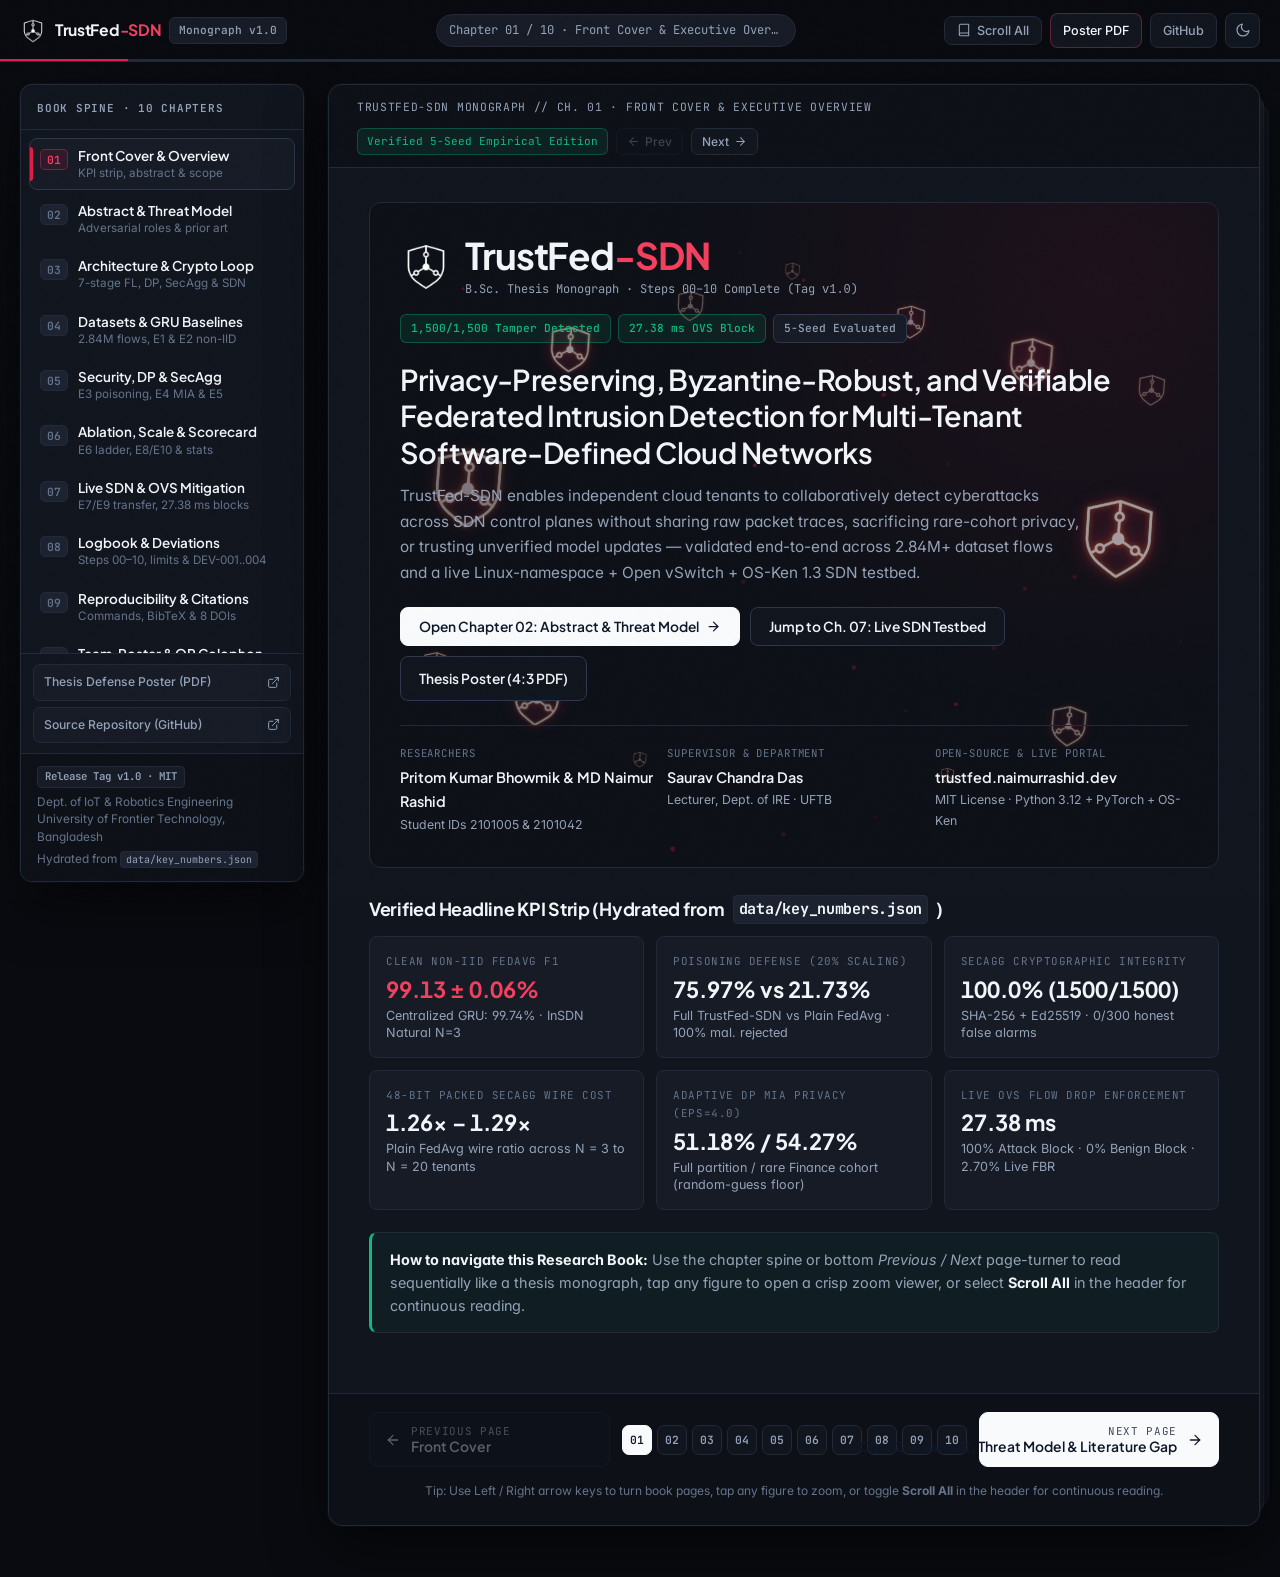
==== commit b60533c8: "style(site): refine editorial typography, color system, compact workflow layout, SVG icons, and mobi" ====
--- a/index.html
+++ b/index.html
@@ -6,12 +6,12 @@
   <meta name="viewport" content="width=device-width, initial-scale=1.0">
   <title>TrustFed-SDN — Interactive Research Monograph &amp; Thesis Release v1.0</title>
   <meta name="description"
-    content="TrustFed-SDN: Privacy-preserving, Byzantine-robust, cryptographically verifiable federated learning for multi-tenant SDN intrusion detection — interactive 10-chapter digital monograph.">
+    content="TrustFed-SDN: Privacy-preserving, Byzantine-robust, and verifiable federated intrusion detection for multi-tenant SDN cloud networks.">
   <link rel="icon" type="image/png" href="images/logo.png">
   <link rel="preconnect" href="https://fonts.googleapis.com">
   <link rel="preconnect" href="https://fonts.gstatic.com" crossorigin>
   <link
-    href="https://fonts.googleapis.com/css2?family=Inter:wght@400;500;600;700&family=JetBrains+Mono:wght@400;500;600;700&family=Newsreader:ital,opsz,wght@0,6..72,400;0,6..72,600;1,6..72,400&family=Space+Grotesk:wght@500;600;700&display=swap"
+    href="https://fonts.googleapis.com/css2?family=Inter:wght@400;500;600;700&family=JetBrains+Mono:wght@400;500;600&family=Plus+Jakarta+Sans:wght@500;600;700&display=swap"
     rel="stylesheet">
   <link rel="stylesheet" href="css/style.css">
   <script>
@@ -30,8 +30,8 @@
     <div class="topbar-inner">
       <div class="topbar-left">
         <button id="tocMobileBtn" class="icon-btn toc-mobile-btn" type="button" aria-label="Open book chapter index">
-          <svg width="18" height="18" viewBox="0 0 24 24" fill="none" stroke="currentColor" stroke-width="2"
-            stroke-linecap="round">
+          <svg width="18" height="18" viewBox="0 0 24 24" fill="none" stroke="currentColor" stroke-width="1.8"
+            stroke-linecap="round" aria-hidden="true">
             <line x1="3" y1="6" x2="21" y2="6"></line>
             <line x1="3" y1="12" x2="21" y2="12"></line>
             <line x1="3" y1="18" x2="21" y2="18"></line>
@@ -40,7 +40,7 @@
 
         <a href="#ch01" data-goto="1" class="brand-link">
           <img src="images/logo.png" alt="TrustFed-SDN Mark" class="brand-logo" data-brand-logo>
-          <span>TrustFed-SDN</span>
+          <span>TrustFed<span class="brand-accent">-SDN</span></span>
         </a>
         <span class="edition-pill">Monograph v1.0</span>
       </div>
@@ -52,20 +52,25 @@
       <div class="topbar-right">
         <button id="modeToggleBtn" class="pill-btn" type="button"
           title="Switch between interactive chapter book pages and continuous scrolling">
+          <svg width="14" height="14" viewBox="0 0 24 24" fill="none" stroke="currentColor" stroke-width="1.8"
+            stroke-linecap="round" stroke-linejoin="round" aria-hidden="true">
+            <path d="M4 19.5A2.5 2.5 0 0 1 6.5 17H20"></path>
+            <path d="M6.5 2H20v20H6.5A2.5 2.5 0 0 1 4 19.5v-15A2.5 2.5 0 0 1 6.5 2z"></path>
+          </svg>
           <span id="modeToggleLabel">Scroll All</span>
         </button>
         <a href="Thesis-Poster-TrustFed-Presentationv2-4-by-3.pdf" target="_blank" rel="noopener"
-          class="pill-btn pill-btn-poster">Poster PDF</a>
+          class="pill-btn pill-btn-poster hide-mobile">Poster PDF</a>
         <a href="https://github.com/naimurhamim/TrustFed-SDN" target="_blank" rel="noopener"
-          class="pill-btn">GitHub</a>
+          class="pill-btn hide-mobile">GitHub</a>
         <button id="themeToggleBtn" class="icon-btn" type="button" aria-label="Toggle light and dark theme"
-          title="Toggle light/dark paper theme">
-          <svg class="icon-moon" width="17" height="17" viewBox="0 0 24 24" fill="none" stroke="currentColor"
-            stroke-width="2" stroke-linecap="round" stroke-linejoin="round">
+          title="Toggle light/dark theme">
+          <svg class="icon-moon" width="16" height="16" viewBox="0 0 24 24" fill="none" stroke="currentColor"
+            stroke-width="1.8" stroke-linecap="round" stroke-linejoin="round" aria-hidden="true">
             <path d="M21 12.79A9 9 0 1 1 11.21 3 7 7 0 0 0 21 12.79z"></path>
           </svg>
-          <svg class="icon-sun" width="17" height="17" viewBox="0 0 24 24" fill="none" stroke="currentColor"
-            stroke-width="2" stroke-linecap="round" stroke-linejoin="round">
+          <svg class="icon-sun" width="16" height="16" viewBox="0 0 24 24" fill="none" stroke="currentColor"
+            stroke-width="1.8" stroke-linecap="round" stroke-linejoin="round" aria-hidden="true">
             <circle cx="12" cy="12" r="5"></circle>
             <line x1="12" y1="1" x2="12" y2="3"></line>
             <line x1="12" y1="21" x2="12" y2="23"></line>
@@ -93,30 +98,35 @@
     <aside id="bookSidebar" class="book-sidebar" aria-label="Book Chapters">
       <div class="sidebar-head">
         <span class="sidebar-kicker">Book Spine · 10 Chapters</span>
-        <button id="sidebarCloseBtn" class="sidebar-close-btn" type="button"
-          aria-label="Close chapter navigation">&times;</button>
+        <button id="sidebarCloseBtn" class="sidebar-close-btn" type="button" aria-label="Close chapter navigation">
+          <svg width="16" height="16" viewBox="0 0 24 24" fill="none" stroke="currentColor" stroke-width="1.8"
+            stroke-linecap="round" stroke-linejoin="round" aria-hidden="true">
+            <line x1="18" y1="6" x2="6" y2="18"></line>
+            <line x1="6" y1="6" x2="18" y2="18"></line>
+          </svg>
+        </button>
       </div>
 
       <nav class="toc-list">
         <button class="toc-item active" type="button" data-goto="1">
           <span class="toc-num">01</span>
           <span class="toc-meta">
-            <span class="toc-title">Front Cover &amp; Executive Overview</span>
-            <span class="toc-sub">KPI strip, abstract &amp; thesis scope</span>
+            <span class="toc-title">Front Cover &amp; Overview</span>
+            <span class="toc-sub">KPI strip, abstract &amp; scope</span>
           </span>
         </button>
         <button class="toc-item" type="button" data-goto="2">
           <span class="toc-num">02</span>
           <span class="toc-meta">
-            <span class="toc-title">Abstract, Threat Model &amp; Gap</span>
-            <span class="toc-sub">Adversarial roles &amp; prior art matrix</span>
+            <span class="toc-title">Abstract &amp; Threat Model</span>
+            <span class="toc-sub">Adversarial roles &amp; prior art</span>
           </span>
         </button>
         <button class="toc-item" type="button" data-goto="3">
           <span class="toc-num">03</span>
           <span class="toc-meta">
-            <span class="toc-title">Architecture &amp; Crypto Pipeline</span>
-            <span class="toc-sub">7-stage FL + DP + SecAgg + SDN loop</span>
+            <span class="toc-title">Architecture &amp; Crypto Loop</span>
+            <span class="toc-sub">7-stage FL, DP, SecAgg &amp; SDN</span>
           </span>
         </button>
         <button class="toc-item" type="button" data-goto="4">
@@ -129,52 +139,74 @@
         <button class="toc-item" type="button" data-goto="5">
           <span class="toc-num">05</span>
           <span class="toc-meta">
-            <span class="toc-title">Security, Adaptive DP &amp; SecAgg</span>
-            <span class="toc-sub">E3 poisoning, E4 MIA &amp; E5 tamper proofs</span>
+            <span class="toc-title">Security, DP &amp; SecAgg</span>
+            <span class="toc-sub">E3 poisoning, E4 MIA &amp; E5</span>
           </span>
         </button>
         <button class="toc-item" type="button" data-goto="6">
           <span class="toc-num">06</span>
           <span class="toc-meta">
             <span class="toc-title">Ablation, Scale &amp; Scorecard</span>
-            <span class="toc-sub">E6 ladder, E8/E10 &amp; Wilcoxon tests</span>
+            <span class="toc-sub">E6 ladder, E8/E10 &amp; stats</span>
           </span>
         </button>
         <button class="toc-item" type="button" data-goto="7">
           <span class="toc-num">07</span>
           <span class="toc-meta">
-            <span class="toc-title">Live SDN Testbed &amp; OVS Mitigation</span>
-            <span class="toc-sub">E7/E9 transfer, 27.38 ms OVS blocks</span>
+            <span class="toc-title">Live SDN &amp; OVS Mitigation</span>
+            <span class="toc-sub">E7/E9 transfer, 27.38 ms blocks</span>
           </span>
         </button>
         <button class="toc-item" type="button" data-goto="8">
           <span class="toc-num">08</span>
           <span class="toc-meta">
-            <span class="toc-title">Build Logbook &amp; Deviations</span>
-            <span class="toc-sub">Steps 00–10, honest limits &amp; DEV-001..004</span>
+            <span class="toc-title">Logbook &amp; Deviations</span>
+            <span class="toc-sub">Steps 00–10, limits &amp; DEV-001..004</span>
           </span>
         </button>
         <button class="toc-item" type="button" data-goto="9">
           <span class="toc-num">09</span>
           <span class="toc-meta">
-            <span class="toc-title">Reproducibility &amp; References</span>
-            <span class="toc-sub">Make commands, BibTeX &amp; 8 DOI works</span>
+            <span class="toc-title">Reproducibility &amp; Citations</span>
+            <span class="toc-sub">Commands, BibTeX &amp; 8 DOIs</span>
           </span>
         </button>
         <button class="toc-item" type="button" data-goto="10">
           <span class="toc-num">10</span>
           <span class="toc-meta">
             <span class="toc-title">Team, Poster &amp; QR Colophon</span>
-            <span class="toc-sub">Authors, supervisor, poster &amp; v4-H QR</span>
+            <span class="toc-sub">Authors, poster &amp; v4-H QR</span>
           </span>
         </button>
       </nav>
+
+      <div class="sidebar-quick-links">
+        <a class="sidebar-ext-link" href="Thesis-Poster-TrustFed-Presentationv2-4-by-3.pdf" target="_blank"
+          rel="noopener">
+          <span>Thesis Defense Poster (PDF)</span>
+          <svg width="13" height="13" viewBox="0 0 24 24" fill="none" stroke="currentColor" stroke-width="1.8"
+            stroke-linecap="round" stroke-linejoin="round" aria-hidden="true">
+            <path d="M18 13v6a2 2 0 0 1-2 2H5a2 2 0 0 1-2-2V8a2 2 0 0 1 2-2h6"></path>
+            <polyline points="15 3 21 3 21 9"></polyline>
+            <line x1="10" y1="14" x2="21" y2="3"></line>
+          </svg>
+        </a>
+        <a class="sidebar-ext-link" href="https://github.com/naimurhamim/TrustFed-SDN" target="_blank" rel="noopener">
+          <span>Source Repository (GitHub)</span>
+          <svg width="13" height="13" viewBox="0 0 24 24" fill="none" stroke="currentColor" stroke-width="1.8"
+            stroke-linecap="round" stroke-linejoin="round" aria-hidden="true">
+            <path d="M18 13v6a2 2 0 0 1-2 2H5a2 2 0 0 1-2-2V8a2 2 0 0 1 2-2h6"></path>
+            <polyline points="15 3 21 3 21 9"></polyline>
+            <line x1="10" y1="14" x2="21" y2="3"></line>
+          </svg>
+        </a>
+      </div>
 
       <div class="sidebar-colophon">
         <span class="colophon-badge">Release Tag v1.0 · MIT</span>
         <div>Dept. of IoT &amp; Robotics Engineering</div>
         <div>University of Frontier Technology, Bangladesh</div>
-        <div style="margin-top:6px;">All numbers hydrated live from <code>data/key_numbers.json</code>.</div>
+        <div class="colophon-source">Hydrated from <code>data/key_numbers.json</code></div>
       </div>
     </aside>
 
@@ -187,8 +219,22 @@
           <span id="folioRunningLeft" class="folio-running-left">TRUSTFED-SDN MONOGRAPH // CH. 01 · FRONT COVER &amp; EXECUTIVE OVERVIEW</span>
           <div class="folio-running-right">
             <span class="folio-verified-pill">Verified 5-Seed Empirical Edition</span>
-            <button id="prevMiniBtn" class="mini-nav-btn" type="button">&larr; Prev</button>
-            <button id="nextMiniBtn" class="mini-nav-btn" type="button">Next &rarr;</button>
+            <button id="prevMiniBtn" class="mini-nav-btn" type="button">
+              <svg width="13" height="13" viewBox="0 0 24 24" fill="none" stroke="currentColor" stroke-width="1.9"
+                stroke-linecap="round" stroke-linejoin="round" aria-hidden="true">
+                <line x1="19" y1="12" x2="5" y2="12"></line>
+                <polyline points="12 19 5 12 12 5"></polyline>
+              </svg>
+              <span>Prev</span>
+            </button>
+            <button id="nextMiniBtn" class="mini-nav-btn" type="button">
+              <span>Next</span>
+              <svg width="13" height="13" viewBox="0 0 24 24" fill="none" stroke="currentColor" stroke-width="1.9"
+                stroke-linecap="round" stroke-linejoin="round" aria-hidden="true">
+                <line x1="5" y1="12" x2="19" y2="12"></line>
+                <polyline points="12 5 19 12 12 19"></polyline>
+              </svg>
+            </button>
           </div>
         </div>
 
@@ -205,8 +251,8 @@
                 <div class="cover-logo-lockup">
                   <img src="images/logo.png" alt="TrustFed-SDN Crest" class="cover-logo" data-brand-logo>
                   <div>
-                    <h1 class="cover-system-name">TrustFed<span class="grad-text">-SDN</span></h1>
-                    <div class="mono" style="font-size:0.78rem;color:var(--text-dim);">
+                    <h1 class="cover-system-name">TrustFed<span class="brand-accent">-SDN</span></h1>
+                    <div class="mono cover-subtag">
                       B.Sc. Thesis Monograph · Steps 00–10 Complete (Tag <code>v1.0</code>)
                     </div>
                   </div>
@@ -231,7 +277,14 @@
               </p>
 
               <div class="cta-row">
-                <button class="btn btn-primary" type="button" data-goto="2">Open Chapter 02: Abstract &amp; Threat Model &rarr;</button>
+                <button class="btn btn-primary" type="button" data-goto="2">
+                  <span>Open Chapter 02: Abstract &amp; Threat Model</span>
+                  <svg width="15" height="15" viewBox="0 0 24 24" fill="none" stroke="currentColor" stroke-width="2"
+                    stroke-linecap="round" stroke-linejoin="round" aria-hidden="true">
+                    <line x1="5" y1="12" x2="19" y2="12"></line>
+                    <polyline points="12 5 19 12 12 19"></polyline>
+                  </svg>
+                </button>
                 <button class="btn btn-outline" type="button" data-goto="7">Jump to Ch. 07: Live SDN Testbed</button>
                 <a class="btn btn-outline" href="Thesis-Poster-TrustFed-Presentationv2-4-by-3.pdf" target="_blank"
                   rel="noopener">Thesis Poster (4:3 PDF)</a>
@@ -249,7 +302,7 @@
                   <span class="meta-cell-sub">Lecturer, Dept. of IRE · UFTB</span>
                 </div>
                 <div>
-                  <span class="meta-cell-label">Open-Source &amp; Live DOI-Style Portal</span>
+                  <span class="meta-cell-label">Open-Source &amp; Live Portal</span>
                   <span class="meta-cell-val">trustfed.naimurrashid.dev</span>
                   <span class="meta-cell-sub">MIT License · Python 3.12 + PyTorch + OS-Ken</span>
                 </div>
@@ -261,7 +314,7 @@
           <div class="kpi-grid">
             <div class="kpi-card">
               <span class="kpi-label">Clean Non-IID FedAvg F1</span>
-              <span class="kpi-value grad-text" id="kpiFedAvg">99.13 ± 0.06%</span>
+              <span class="kpi-value kpi-value-primary" id="kpiFedAvg">99.13 ± 0.06%</span>
               <span class="kpi-note" id="kpiCentralizedNote">Centralized GRU: 99.74% · InSDN Natural N=3</span>
             </div>
 
@@ -279,7 +332,7 @@
 
             <div class="kpi-card">
               <span class="kpi-label">48-Bit Packed SecAgg Wire Cost</span>
-              <span class="kpi-value" id="kpiWire">1.26× – 1.29×</span>
+              <span class="kpi-value" id="kpiWire">1.26x – 1.29x</span>
               <span class="kpi-note">Plain FedAvg wire ratio across N = 3 to N = 20 tenants</span>
             </div>
 
@@ -297,9 +350,9 @@
           </div>
 
           <div class="callout callout-ok">
-            <strong>How to navigate this Research Book:</strong> Use the left spine or bottom <em>Previous / Next</em>
-            page-turner to read sequentially like a thesis monograph, click any figure to open a crisp high-resolution zoom
-            viewer, or click <strong>Scroll All</strong> in the header for print/continuous reading.
+            <strong>How to navigate this Research Book:</strong> Use the chapter spine or bottom <em>Previous / Next</em>
+            page-turner to read sequentially like a thesis monograph, tap any figure to open a crisp zoom viewer, or
+            select <strong>Scroll All</strong> in the header for continuous reading.
           </div>
         </article>
 
@@ -327,13 +380,13 @@
               scaling), and silent aggregation manipulation.
             </p>
             <p style="margin-top:10px;">
-              <strong>TrustFed-SDN</strong> unifies four coordinated mechanisms over a shared 3-layer Bi-Directional /
-              1-layer sequence GRU detector (43,554 parameters on InSDN): (1) density-aware Adaptive R&eacute;nyi Differential
-              Privacy (DP-SGD) calibrating per-tenant privacy budgets via sample-volume weighting, (2) two-stage
-              cosine-clustering plus coordinate-wise trimmed mean / median Byzantine filtering, (3) 48-bit quantized
-              pairwise Diffie-Hellman Secret Aggregation in Z<sub>q</sub> (<em>q = 2<sup>61</sup>&minus;1</em>) backed by
-              SHA-256 hash commitments and Ed25519 digital signatures, and (4) closed-loop OpenFlow 1.3 Open vSwitch flow
-              mitigation orchestrated via OS-Ken 3.0.1 controllers.
+              <strong>TrustFed-SDN</strong> unifies four coordinated mechanisms over a shared sequence GRU detector
+              (43,554 parameters on InSDN): (1) density-aware Adaptive R&eacute;nyi Differential Privacy (DP-SGD)
+              calibrating per-tenant privacy budgets via sample-volume weighting, (2) two-stage cosine-clustering plus
+              coordinate-wise trimmed mean / median Byzantine filtering, (3) 48-bit quantized pairwise X25519 + SHAKE-256
+              Secret Aggregation in Z<sub>q</sub> (<em>q = 2<sup>61</sup> &minus; 1</em>) backed by SHA-256 Merkle
+              commitments and Ed25519 digital signatures, and (4) closed-loop OpenFlow 1.3 Open vSwitch flow mitigation
+              orchestrated via OS-Ken 3.0.1 controllers.
             </p>
           </div>
 
@@ -359,7 +412,7 @@
               <h4>3. Untrusted Wire &amp; Tampering</h4>
               <p>
                 Active middleboxes or corrupted relays alter ciphertext shares, substitute commitments, or forge
-                aggregation transcripts. Clients reject any global model whose SHA-256 transcript commitment or Ed25519
+                aggregation transcripts. Clients reject any global model whose SHA-256 Merkle commitment or Ed25519
                 server signature fails local verification.
               </p>
             </div>
@@ -386,7 +439,7 @@
                   <td><span class="tag-no">No (21.7% F1)</span></td>
                   <td><span class="tag-no">No</span></td>
                   <td><span class="tag-no">No</span></td>
-                  <td>1.00&times;</td>
+                  <td>1.00x</td>
                   <td><span class="tag-no">Offline only</span></td>
                 </tr>
                 <tr>
@@ -395,7 +448,7 @@
                   <td><span class="tag-no">No (30.3% F1)</span></td>
                   <td><span class="tag-partial">Uniform eps</span></td>
                   <td><span class="tag-no">No</span></td>
-                  <td>1.00&times;</td>
+                  <td>1.00x</td>
                   <td><span class="tag-no">No</span></td>
                 </tr>
                 <tr>
@@ -404,7 +457,7 @@
                   <td><span class="tag-yes">Yes</span></td>
                   <td><span class="tag-no">No</span></td>
                   <td><span class="tag-no">No</span></td>
-                  <td>1.00&times;</td>
+                  <td>1.00x</td>
                   <td><span class="tag-no">No</span></td>
                 </tr>
                 <tr>
@@ -413,7 +466,7 @@
                   <td><span class="tag-partial">Limited</span></td>
                   <td><span class="tag-no">No</span></td>
                   <td><span class="tag-yes">On-chain</span></td>
-                  <td>&gt; 10&times;–50&times;</td>
+                  <td>&gt; 10x–50x</td>
                   <td><span class="tag-no">Seconds/min</span></td>
                 </tr>
                 <tr class="row-highlight">
@@ -422,7 +475,7 @@
                   <td><span class="tag-yes">100% Mal. Rej.</span></td>
                   <td><span class="tag-yes">Yes (51.2% MIA)</span></td>
                   <td><span class="tag-yes">100% (1,500/1,500)</span></td>
-                  <td>1.26&times; – 1.29&times;</td>
+                  <td>1.26x – 1.29x</td>
                   <td><span class="tag-yes">27.38 ms OVS</span></td>
                 </tr>
               </tbody>
@@ -445,7 +498,8 @@
           </div>
 
           <div class="figure-card">
-            <div class="figure-viewport" data-title="TrustFed-SDN High-Level Methodology Architecture"
+            <div class="figure-viewport figure-viewport-methodology"
+              data-title="TrustFed-SDN High-Level Methodology Architecture"
               data-source="06_Branding_and_Assets / TrustFed_SDN_Methodology.png">
               <img src="images/TrustFed_SDN_Methodology.png?v=2" alt="TrustFed-SDN Methodology Architecture Diagram">
               <span class="zoom-chip">Click to enlarge</span>
@@ -464,7 +518,7 @@
               <p>
                 Minority tenant partitions leak disproportionate membership signal under uniform budgets. TrustFed-SDN
                 scales each tenant's per-round privacy budget by √(|D<sub>k</sub>|/mean) with clipping norm <em>C</em> and
-                Opacus R&eacute;nyi accountability:
+                R&eacute;nyi DP accountability:
               </p>
               <div class="formula-box">
                 eps_k = eps_bar * clip(|D_k| / D_mean, 0.5, 1.5)^0.5 ; sigma_k = calibrated_rdp(eps_k, delta=1e-5)
@@ -481,87 +535,94 @@
               <p>
                 Unmasked pairwise-norm-bounded deltas undergo pairwise cosine similarity clustering (cutoff = 0.5) plus
                 coordinate trimmed mean (<em>&beta; = 0.2</em>). Surviving weights are fixed-point quantized at <em>Q = 20</em>
-                fractional bits, packed into 48-bit words, and blinded via X25519 Diffie-Hellman pairwise masks mod
+                fractional bits, packed into 48-bit words, and blinded via X25519 + SHAKE-256 pairwise masks mod
                 <em>q = 2<sup>61</sup> &minus; 1</em>:
               </p>
               <div class="formula-box">
-                u_tilde_k = Q20(w_k) + sum_{j != k} sign(j - k) * PRG(DH(sk_k, pk_j)) mod (2^61 - 1)
+                u_tilde_k = Q20(w_k) + sum_{j != k} sign(j - k) * SHAKE256(DH(sk_k, pk_j)) mod (2^61 - 1)
               </div>
               <p>
-                Each bundle includes a canonical SHA-256 commitment and an Ed25519 signature (1,781-byte aggregate proof
-                overhead), yielding a compact <strong>1.26&times;–1.29&times;</strong> wire ratio vs plain FedAvg.
+                Each bundle includes a canonical SHA-256 Merkle commitment and an Ed25519 signature (1,781-byte aggregate
+                proof overhead), yielding a compact <strong>1.26x–1.29x</strong> wire ratio vs plain FedAvg.
               </p>
             </div>
           </div>
 
-          <div class="figure-card">
-            <div class="figure-viewport" data-title="TrustFed-SDN Step-by-Step Operational Workflow"
-              data-source="07_Website / TrustFed-Workflow.png">
-              <img src="images/TrustFed-Workflow.png" alt="TrustFed-SDN Workflow Diagram">
-              <span class="zoom-chip">Click to enlarge</span>
-            </div>
-            <div class="figure-caption">
-              <span class="figure-caption-text"><strong>Operational Flow:</strong> Sequential execution from local flow
-                telemetry to cryptographic proof verification and OpenFlow rule installation.</span>
-            </div>
-          </div>
-
-          <h3 class="section-subhead">Measured 7-Stage Live Round Pipeline Latency (<code>results/08_live/summary.json</code>)</h3>
-          <div class="stage-list">
-            <div class="stage-item">
-              <span class="stage-num">01</span>
-              <div>
-                <h5>Local DP-SGD Update (384.452 ms)</h5>
-                <p>GRU local epoch with Opacus-style gradient clipping &amp; Gaussian noise injection.</p>
-              </div>
-            </div>
-            <div class="stage-item">
-              <span class="stage-num">02</span>
-              <div>
-                <h5>Mask + Commit + Sign (11.162 ms)</h5>
-                <p>48-bit fixed-point quantization, DH pairwise blinding &amp; Ed25519 commitment signature.</p>
-              </div>
-            </div>
-            <div class="stage-item">
-              <span class="stage-num">03</span>
-              <div>
-                <h5>Tenant Upload (16.447 ms)</h5>
-                <p>Packed ciphertext stream dispatched asynchronously over localhost FL TCP control plane.</p>
-              </div>
-            </div>
-            <div class="stage-item">
-              <span class="stage-num">04</span>
-              <div>
-                <h5>Server Agg &amp; Proof (13.487 ms)</h5>
-                <p>Pairwise cancellation mod (2<sup>61</sup>&minus;1), robust defense check &amp; 1,781 B proof bundle.</p>
-              </div>
-            </div>
-            <div class="stage-item">
-              <span class="stage-num">05</span>
-              <div>
-                <h5>Global Download (54.840 ms)</h5>
-                <p>Signed global weights + cryptographic transcript broadcast back to tenant agents.</p>
-              </div>
-            </div>
-            <div class="stage-item">
-              <span class="stage-num">06</span>
-              <div>
-                <h5>Client Verify (5.554 ms)</h5>
-                <p>Zero-trust SHA-256 transcript &amp; Ed25519 signature verification before model swap.</p>
-              </div>
-            </div>
-            <div class="stage-item">
-              <span class="stage-num">07</span>
-              <div>
-                <h5>Controller Deploy (0.771 ms)</h5>
-                <p>OS-Ken 3.0.1 updates tenant flow scorer &amp; dispatches OVS OpenFlow 1.3 drop rules.</p>
-              </div>
-            </div>
-            <div class="stage-item">
-              <span class="stage-num">&Sigma;</span>
-              <div>
-                <h5>Total End-to-End Round: 486.714 ms</h5>
-                <p>Sub-second authenticated FL round (DP accounts for 79.0% of wall time; crypto &lt; 6.2%).</p>
+          <!-- Compact 2-Column Operational Flow & 7-Stage Pipeline -->
+          <div class="workflow-split">
+            <div class="workflow-stages-col">
+              <h3 class="section-subhead" style="margin-top:0;">Measured 7-Stage Live Round Pipeline Latency (<code>results/08_live/summary.json</code>)</h3>
+              <div class="stage-list" style="margin-bottom:0;">
+                <div class="stage-item">
+                  <span class="stage-num">01</span>
+                  <div>
+                    <h5>Local DP-SGD Update (384.452 ms)</h5>
+                    <p>GRU local epoch with gradient clipping &amp; cohort-calibrated Gaussian noise.</p>
+                  </div>
+                </div>
+                <div class="stage-item">
+                  <span class="stage-num">02</span>
+                  <div>
+                    <h5>Mask + Commit + Sign (11.162 ms)</h5>
+                    <p>48-bit fixed-point quantization, X25519 blinding &amp; Ed25519 signature.</p>
+                  </div>
+                </div>
+                <div class="stage-item">
+                  <span class="stage-num">03</span>
+                  <div>
+                    <h5>Tenant Upload (16.447 ms)</h5>
+                    <p>Packed ciphertext stream dispatched asynchronously over localhost FL TCP control plane.</p>
+                  </div>
+                </div>
+                <div class="stage-item">
+                  <span class="stage-num">04</span>
+                  <div>
+                    <h5>Server Agg &amp; Proof (13.487 ms)</h5>
+                    <p>Pairwise cancellation mod (2<sup>61</sup> &minus; 1), robust filter &amp; 1,781 B proof bundle.</p>
+                  </div>
+                </div>
+                <div class="stage-item">
+                  <span class="stage-num">05</span>
+                  <div>
+                    <h5>Global Download (54.840 ms)</h5>
+                    <p>Signed global weights &amp; Merkle transcript broadcast back to tenant agents.</p>
+                  </div>
+                </div>
+                <div class="stage-item">
+                  <span class="stage-num">06</span>
+                  <div>
+                    <h5>Client Verify (5.554 ms)</h5>
+                    <p>Zero-trust SHA-256 commitment &amp; Ed25519 signature check before swap.</p>
+                  </div>
+                </div>
+                <div class="stage-item">
+                  <span class="stage-num">07</span>
+                  <div>
+                    <h5>Controller Deploy (0.771 ms)</h5>
+                    <p>OS-Ken 3.0.1 updates tenant flow scorer &amp; dispatches OVS OpenFlow 1.3 drop rules.</p>
+                  </div>
+                </div>
+                <div class="stage-item">
+                  <span class="stage-num stage-num-tot">TOT</span>
+                  <div>
+                    <h5>Total Round Time: 486.714 ms</h5>
+                    <p>Sub-second authenticated FL round (DP 79.0% of wall time; crypto under 6.2%).</p>
+                  </div>
+                </div>
+              </div>
+            </div>
+
+            <div class="workflow-figure-col">
+              <div class="figure-card figure-card-compact">
+                <div class="figure-viewport" data-title="TrustFed-SDN Step-by-Step Operational Workflow"
+                  data-source="07_Website / TrustFed-Workflow.png">
+                  <img src="images/TrustFed-Workflow.png" alt="TrustFed-SDN Operational Workflow Diagram">
+                  <span class="zoom-chip">Click to zoom</span>
+                </div>
+                <div class="figure-caption">
+                  <span class="figure-caption-text"><strong>Operational Flow:</strong> Compact end-to-end execution
+                    sequence (click to inspect full vertical detail).</span>
+                </div>
               </div>
             </div>
           </div>
@@ -869,7 +930,7 @@
                   <td>21.73%</td>
                   <td>71.42%</td>
                   <td>29.38%</td>
-                  <td>0.0% / 3.48 MB (1.00&times;)</td>
+                  <td>0.0% / 3.48 MB (1.00x)</td>
                 </tr>
                 <tr>
                   <td>R2 · + Adaptive DP</td>
@@ -878,7 +939,7 @@
                   <td>30.33%</td>
                   <td>61.55%</td>
                   <td>28.30%</td>
-                  <td>0.0% / 3.48 MB (1.00&times;)</td>
+                  <td>0.0% / 3.48 MB (1.00x)</td>
                 </tr>
                 <tr>
                   <td>R3 · + Robust Filter</td>
@@ -887,7 +948,7 @@
                   <td>75.97%</td>
                   <td>62.83%</td>
                   <td>64.71%</td>
-                  <td>100.0% / 3.48 MB (1.00&times;)</td>
+                  <td>100.0% / 3.48 MB (1.00x)</td>
                 </tr>
                 <tr class="row-highlight">
                   <td>R4 · Full TrustFed-SDN</td>
@@ -896,7 +957,7 @@
                   <td>75.97 ± 0.29%</td>
                   <td>61.55 ± 0.25%</td>
                   <td>64.71 ± 2.60%</td>
-                  <td>100.0% (0% FP) / 4.41 MB (1.27&times;)</td>
+                  <td>100.0% (0% FP) / 4.41 MB (1.27x)</td>
                 </tr>
               </tbody>
             </table>
@@ -930,7 +991,7 @@
               </div>
               <div class="figure-caption">
                 <span class="figure-caption-text"><strong>Fig. 7 (E8 — Scalability):</strong> Crypto round time grows
-                  gently (21.51 ms &rarr; 82.80 ms at N=20); wire ratio stays <strong>1.256&times;–1.290&times;</strong>;
+                  gently (21.51 ms to 82.80 ms at N=20); wire ratio stays <strong>1.256x–1.290x</strong>;
                   InSDN F1 holds <strong>98.68%</strong> at N=20.</span>
                 <a class="pdf-chip" href="images/figures/fig07_e8_scalability.pdf" target="_blank"
                   rel="noopener">PDF</a>
@@ -976,8 +1037,8 @@
                 </tr>
                 <tr>
                   <td>Wire Overhead</td>
-                  <td>~1.2&times;–1.5&times; plain FedAvg</td>
-                  <td>1.26&times; (N=3) to 1.27&times; (N=10), 1.29&times; (N=20) via 48-bit SecAgg + proofs</td>
+                  <td>~1.2x–1.5x plain FedAvg</td>
+                  <td>1.26x (N=3) to 1.27x (N=10), 1.29x (N=20) via 48-bit SecAgg + proofs</td>
                   <td><span class="tag-yes">Met</span></td>
                 </tr>
                 <tr>
@@ -1053,12 +1114,12 @@
                 <li><strong>Root Cause Found:</strong> Raw synthetic-trained models suffered a high raw False Block Rate
                   (<code>64.26%</code>) when evaluating live Ubuntu kernel socket flows (<em>F1 44.25%</em> zero-shot).</li>
                 <li><strong>Threshold Calibration Fix:</strong> Tuning decision threshold on a small validation window
-                  (<em>&theta; = 0.98</em>) drops live False Block Rate from <strong>64.26% &rarr; 2.70% (9/333)</strong>
+                  (<em>&theta; = 0.98</em>) drops live False Block Rate from <strong>64.26% to 2.70% (9/333)</strong>
                   while preserving high attack recall.</li>
                 <li><strong>3-Epoch Live Fine-Tune:</strong> Few-shot adaptation restores InSDN live F1 from
-                  <code>44.25% &rarr; 75.46 ± 0.14%</code> (ASEADOS: <code>33.46% &rarr; 74.62%</code>).</li>
+                  <code>44.25% to 75.46 ± 0.14%</code> (ASEADOS: <code>33.46% to 74.62%</code>).</li>
                 <li><strong>Data-Plane Overhead:</strong> <code>0.0%</code> intra-tenant loss (18/18), <code>100%</code>
-                  cross-tenant block (6/6), RTT <code>0.071 &rarr; 0.080 ms (+0.009 ms)</code>, controller RSS
+                  cross-tenant block (6/6), RTT <code>0.071 to 0.080 ms (+0.009 ms)</code>, controller RSS
                   <code>67.3 MB</code>.</li>
               </ul>
             </div>
@@ -1075,7 +1136,7 @@
             </div>
             <div class="figure-caption">
               <span class="figure-caption-text"><strong>Fig. 6 (E7 — Live Testbed):</strong> 7-stage mean round time
-                (486.714 ms), 100% OVS attack mitigation in 27.38 ms, and False Block Rate reduction (64.26% &rarr; 2.70%)
+                (486.714 ms), 100% OVS attack mitigation in 27.38 ms, and False Block Rate reduction (64.26% to 2.70%)
                 under calibrated thresholding.</span>
               <a class="pdf-chip" href="images/figures/fig06_e7_live_sdn_testbed.pdf" target="_blank"
                 rel="noopener">Vector PDF</a>
@@ -1131,7 +1192,7 @@
             </div>
             <div class="progress-row">
               <span class="step-badge">Step 06</span>
-              <span class="step-desc">48-Bit Pairwise Diffie-Hellman SecAgg + SHA-256 Commitments + Ed25519 Signed Transcripts</span>
+              <span class="step-desc">48-Bit Pairwise Diffie-Hellman SecAgg + SHA-256 Merkle Commitments + Ed25519 Signed Transcripts</span>
               <span class="status-done">Approved</span>
             </div>
             <div class="progress-row">
@@ -1163,7 +1224,7 @@
               <ul style="margin:8px 0 0;padding-left:18px;">
                 <li>Two-stage cosine + median clustering completely stops InSDN poisoning (<strong>75.97% vs 21.73%</strong>
                   in R4; <strong>0.00% ASR</strong> in E3).</li>
-                <li>48-bit quantized Diffie-Hellman masking keeps wire ratio compact at <strong>1.26&times;–1.29&times;</strong>
+                <li>48-bit quantized Diffie-Hellman masking keeps wire ratio compact at <strong>1.26x–1.29x</strong>
                   while catching <strong>1,500/1,500</strong> tampers with zero false alarms.</li>
                 <li>OS-Ken + OVS closed-loop isolation achieves <strong>27.38 ms</strong> rule deployment and
                   <strong>0% benign drop collateral</strong> after threshold calibration.</li>
@@ -1174,7 +1235,7 @@
               <strong>Open Limitations &amp; Failures Noted Honestly:</strong>
               <ul style="margin:8px 0 0;padding-left:18px;">
                 <li><strong>DP Utility Drop on 12-Round Non-IID:</strong> In E6 InSDN (eps_bar=4.0), clean macro-F1 drops
-                  from <code>96.26% &rarr; 76.04%</code> primarily due to benign-class threshold shift under noise.</li>
+                  from <code>96.26% to 76.04%</code> primarily due to benign-class threshold shift under noise.</li>
                 <li><strong>ASEADOS Adaptive Attack / Extreme Heterogeneity:</strong> Under Dir <em>&alpha;=0.1</em>
                   plain FedAvg degrades to <code>71.43%</code>, and on 20% ASEADOS backdoor E3 mean ASR hits
                   <code>59.88%</code> across heterogeneous seeds (compared to 0.00% on InSDN).</li>
@@ -1218,7 +1279,7 @@
                   <td><code>DEV-004</code></td>
                   <td>Testbed, Threshold &amp; Site</td>
                   <td>L3 VM isolation, 0.5 threshold &amp; SPA</td>
-                  <td>L1 namespace + OVS testbed, calibrated <em>&theta; = 0.98</em> (FBR 64.26% &rarr; 2.70%), and 10-chapter Digital Monograph</td>
+                  <td>L1 namespace + OVS testbed, calibrated <em>&theta; = 0.98</em> (FBR 64.26% to 2.70%), and 10-chapter Digital Monograph</td>
                 </tr>
               </tbody>
             </table>
@@ -1329,7 +1390,14 @@
                 <span class="ref-title">Privacy Protection Optimization Method for Cloud Platforms Based on Federated Learning and Homomorphic Encryption</span>
                 <span class="ref-meta">J. Wang &amp; Y. Wang · Sensors, vol. 26, no. 3, p. 890 · 2026</span>
               </span>
-              <span class="ref-doi">DOI &rarr;</span>
+              <span class="ref-doi">
+                <span>DOI</span>
+                <svg width="13" height="13" viewBox="0 0 24 24" fill="none" stroke="currentColor" stroke-width="1.8"
+                  stroke-linecap="round" stroke-linejoin="round" aria-hidden="true">
+                  <line x1="7" y1="17" x2="17" y2="7"></line>
+                  <polyline points="7 7 17 7 17 17"></polyline>
+                </svg>
+              </span>
             </a>
 
             <a class="ref-row" href="https://doi.org/10.1109/ICNC59896.2024.10556115" target="_blank" rel="noopener">
@@ -1338,7 +1406,14 @@
                 <span class="ref-title">Federated Learning-Based Solution for DDoS Detection in SDN</span>
                 <span class="ref-meta">J. Mateus &amp; G.-A. Lusilao Zodi · Proc. ICNC, Cape Town · 2024</span>
               </span>
-              <span class="ref-doi">DOI &rarr;</span>
+              <span class="ref-doi">
+                <span>DOI</span>
+                <svg width="13" height="13" viewBox="0 0 24 24" fill="none" stroke="currentColor" stroke-width="1.8"
+                  stroke-linecap="round" stroke-linejoin="round" aria-hidden="true">
+                  <line x1="7" y1="17" x2="17" y2="7"></line>
+                  <polyline points="7 7 17 7 17 17"></polyline>
+                </svg>
+              </span>
             </a>
 
             <a class="ref-row" href="https://doi.org/10.1109/TIFS.2022.3227435" target="_blank" rel="noopener">
@@ -1347,7 +1422,14 @@
                 <span class="ref-title">Privacy-Preserving and Verifiable Federated Learning Framework for Edge Computing</span>
                 <span class="ref-meta">H. Zhou, G. Yang, Y. Huang, H. Dai &amp; Y. Xiang · IEEE Trans. Inf. Forensics Secur., vol. 18, pp. 565–580 · 2023</span>
               </span>
-              <span class="ref-doi">DOI &rarr;</span>
+              <span class="ref-doi">
+                <span>DOI</span>
+                <svg width="13" height="13" viewBox="0 0 24 24" fill="none" stroke="currentColor" stroke-width="1.8"
+                  stroke-linecap="round" stroke-linejoin="round" aria-hidden="true">
+                  <line x1="7" y1="17" x2="17" y2="7"></line>
+                  <polyline points="7 7 17 7 17 17"></polyline>
+                </svg>
+              </span>
             </a>
 
             <a class="ref-row" href="https://doi.org/10.1109/JRFID.2023.3279329" target="_blank" rel="noopener">
@@ -1356,7 +1438,14 @@
                 <span class="ref-title">SDN-Based Federated Learning Approach for Satellite-IoT Framework to Enhance Data Security and Privacy in Space Communication</span>
                 <span class="ref-meta">R. Uddin &amp; S. A. P. Kumar · IEEE J. Radio Freq. Identif., vol. 7, pp. 424–440 · 2023</span>
               </span>
-              <span class="ref-doi">DOI &rarr;</span>
+              <span class="ref-doi">
+                <span>DOI</span>
+                <svg width="13" height="13" viewBox="0 0 24 24" fill="none" stroke="currentColor" stroke-width="1.8"
+                  stroke-linecap="round" stroke-linejoin="round" aria-hidden="true">
+                  <line x1="7" y1="17" x2="17" y2="7"></line>
+                  <polyline points="7 7 17 7 17 17"></polyline>
+                </svg>
+              </span>
             </a>
 
             <a class="ref-row" href="https://doi.org/10.3390/app13031431" target="_blank" rel="noopener">
@@ -1365,7 +1454,14 @@
                 <span class="ref-title">Low Rate DDoS Detection Using Weighted Federated Learning in SDN Control Plane in IoT Network</span>
                 <span class="ref-meta">M. N. Ali, M. Imran, M. S. ud din &amp; B.-S. Kim · Appl. Sci., vol. 13, no. 3, p. 1431 · 2023</span>
               </span>
-              <span class="ref-doi">DOI &rarr;</span>
+              <span class="ref-doi">
+                <span>DOI</span>
+                <svg width="13" height="13" viewBox="0 0 24 24" fill="none" stroke="currentColor" stroke-width="1.8"
+                  stroke-linecap="round" stroke-linejoin="round" aria-hidden="true">
+                  <line x1="7" y1="17" x2="17" y2="7"></line>
+                  <polyline points="7 7 17 7 17 17"></polyline>
+                </svg>
+              </span>
             </a>
 
             <a class="ref-row" href="https://doi.org/10.1109/TNSE.2021.3050781" target="_blank" rel="noopener">
@@ -1374,7 +1470,14 @@
                 <span class="ref-title">VFChain: Enabling Verifiable and Auditable Federated Learning via Blockchain Systems</span>
                 <span class="ref-meta">Z. Peng, J. Xu, X. Chu, S. Gao, Y. Yao, R. Gu &amp; Y. Tang · IEEE Trans. Netw. Sci. Eng., vol. 9, no. 1, pp. 173–186 · 2022</span>
               </span>
-              <span class="ref-doi">DOI &rarr;</span>
+              <span class="ref-doi">
+                <span>DOI</span>
+                <svg width="13" height="13" viewBox="0 0 24 24" fill="none" stroke="currentColor" stroke-width="1.8"
+                  stroke-linecap="round" stroke-linejoin="round" aria-hidden="true">
+                  <line x1="7" y1="17" x2="17" y2="7"></line>
+                  <polyline points="7 7 17 7 17 17"></polyline>
+                </svg>
+              </span>
             </a>
 
             <a class="ref-row" href="https://doi.org/10.1109/OJCOMS.2025.3644477" target="_blank" rel="noopener">
@@ -1383,7 +1486,14 @@
                 <span class="ref-title">A Survey on Security and Privacy in Federated Learning-Based Intrusion Detection Systems for 5G and Beyond Networks</span>
                 <span class="ref-meta">H. Rezaei, R. Taheri, E. Nowroozi, M. Hajizadeh, S. Shiaeles &amp; T. Bauschert · IEEE Open J. Commun. Soc., vol. 7, pp. 253–300 · 2026</span>
               </span>
-              <span class="ref-doi">DOI &rarr;</span>
+              <span class="ref-doi">
+                <span>DOI</span>
+                <svg width="13" height="13" viewBox="0 0 24 24" fill="none" stroke="currentColor" stroke-width="1.8"
+                  stroke-linecap="round" stroke-linejoin="round" aria-hidden="true">
+                  <line x1="7" y1="17" x2="17" y2="7"></line>
+                  <polyline points="7 7 17 7 17 17"></polyline>
+                </svg>
+              </span>
             </a>
 
             <a class="ref-row" href="https://doi.org/10.1007/s44443-026-00625-6" target="_blank" rel="noopener">
@@ -1392,7 +1502,14 @@
                 <span class="ref-title">Collaborative Intrusion Detection Systems in SD-WAN Enterprise Networks with Federated Learning: A Comprehensive Survey</span>
                 <span class="ref-meta">W. Almuseelem · J. King Saud Univ. Comput. Inf. Sci., vol. 38, p. 379 · 2026</span>
               </span>
-              <span class="ref-doi">DOI &rarr;</span>
+              <span class="ref-doi">
+                <span>DOI</span>
+                <svg width="13" height="13" viewBox="0 0 24 24" fill="none" stroke="currentColor" stroke-width="1.8"
+                  stroke-linecap="round" stroke-linejoin="round" aria-hidden="true">
+                  <line x1="7" y1="17" x2="17" y2="7"></line>
+                  <polyline points="7 7 17 7 17 17"></polyline>
+                </svg>
+              </span>
             </a>
           </div>
         </article>
@@ -1431,7 +1548,15 @@
               </div>
               <span class="team-role">Co-Researcher</span>
               <h3 class="team-name">
-                <a href="https://naimurrashid.dev/" target="_blank" rel="noopener">MD Naimur Rashid &#8599;</a>
+                <a class="ext-name-link" href="https://naimurrashid.dev/" target="_blank" rel="noopener">
+                  <span>MD Naimur Rashid</span>
+                  <svg width="13" height="13" viewBox="0 0 24 24" fill="none" stroke="currentColor" stroke-width="1.8"
+                    stroke-linecap="round" stroke-linejoin="round" aria-hidden="true">
+                    <path d="M18 13v6a2 2 0 0 1-2 2H5a2 2 0 0 1-2-2V8a2 2 0 0 1 2-2h6"></path>
+                    <polyline points="15 3 21 3 21 9"></polyline>
+                    <line x1="10" y1="14" x2="21" y2="3"></line>
+                  </svg>
+                </a>
               </h3>
               <p class="team-id">Student ID 2101042</p>
               <p class="team-bio">
@@ -1460,7 +1585,7 @@
             <div>
               <div class="badge-row" style="margin-bottom:10px;">
                 <span class="badge badge-ok">Decoder Verified · Zero RS Syndrome</span>
-                <span class="badge">QR Version 4-H · 33&times;33 · 30% ECC</span>
+                <span class="badge">QR Version 4-H · 33x33 · 30% ECC</span>
               </div>
               <h3 style="margin:0 0 8px;font-family:var(--font-head);">Print-Grade Verified Thesis QR &amp; Defense Poster</h3>
               <p style="margin:0 0 14px;font-size:0.9rem;color:var(--text-dim);">
@@ -1490,7 +1615,11 @@
         <footer class="page-turn-footer">
           <div class="page-turn-row">
             <button id="prevPageBtn" class="turn-btn prev" type="button" disabled>
-              <span aria-hidden="true">&larr;</span>
+              <svg width="16" height="16" viewBox="0 0 24 24" fill="none" stroke="currentColor" stroke-width="1.9"
+                stroke-linecap="round" stroke-linejoin="round" aria-hidden="true">
+                <line x1="19" y1="12" x2="5" y2="12"></line>
+                <polyline points="12 19 5 12 12 5"></polyline>
+              </svg>
               <span>
                 <span class="turn-dir">Previous Page</span>
                 <span id="prevPageTitle" class="turn-label">Front Cover</span>
@@ -1515,13 +1644,17 @@
                 <span class="turn-dir">Next Page</span>
                 <span id="nextPageTitle" class="turn-label">Ch. 02 · Abstract, Threat Model &amp; Gap</span>
               </span>
-              <span aria-hidden="true">&rarr;</span>
+              <svg width="16" height="16" viewBox="0 0 24 24" fill="none" stroke="currentColor" stroke-width="1.9"
+                stroke-linecap="round" stroke-linejoin="round" aria-hidden="true">
+                <line x1="5" y1="12" x2="19" y2="12"></line>
+                <polyline points="12 5 19 12 12 19"></polyline>
+              </svg>
             </button>
           </div>
 
           <div class="keyboard-hint">
-            Tip: Press <strong>&larr; / &rarr;</strong> arrow keys to turn book pages, click any figure to zoom, or click
-            <strong>Scroll All</strong> in the header to read continuously.
+            Tip: Use Left / Right arrow keys to turn book pages, tap any figure to zoom, or toggle
+            <strong>Scroll All</strong> in the header for continuous reading.
           </div>
         </footer>
 
@@ -1534,7 +1667,14 @@
     <div class="lightbox-card">
       <div class="lightbox-head">
         <span id="lightboxTitle" class="lightbox-title">Figure Preview</span>
-        <button id="lightboxCloseBtn" class="mini-nav-btn" type="button">Close &times;</button>
+        <button id="lightboxCloseBtn" class="mini-nav-btn" type="button">
+          <span>Close</span>
+          <svg width="14" height="14" viewBox="0 0 24 24" fill="none" stroke="currentColor" stroke-width="1.9"
+            stroke-linecap="round" stroke-linejoin="round" aria-hidden="true">
+            <line x1="18" y1="6" x2="6" y2="18"></line>
+            <line x1="6" y1="6" x2="18" y2="18"></line>
+          </svg>
+        </button>
       </div>
       <div class="lightbox-body">
         <img id="lightboxImg" src="" alt="Expanded thesis figure">
--- a/css/style.css
+++ b/css/style.css
@@ -1,57 +1,63 @@
 /* ============================================================================
-   TrustFed-SDN — Interactive Research Monograph (Book Edition v1.0)
-   Dual themes: Dark Cyber-Editorial & Light Ivory Academic Folio
+   TrustFed-SDN — Interactive Research Monograph (Refined Editorial System)
+   Executive typography, obsidian slate & Oxford alabaster themes, responsive UX
    ============================================================================ */
 
 :root {
-  --bg:            #09090F;
-  --bg-alt:        #0E0E17;
-  --surface:       #12121C;
-  --surface-2:     #191927;
-  --surface-3:     #202033;
-  --border:        #26263A;
-  --border-strong: #35354E;
-  --text:          #F4F5F9;
-  --text-dim:      #A0A6BA;
-  --text-faint:    #6B7287;
-
-  --accent-1:      #E8123C;
-  --accent-2:      #FF7A1A;
+  --bg:            #090B10;
+  --bg-alt:        #0D1017;
+  --surface:       #11151E;
+  --surface-2:     #161B26;
+  --surface-3:     #1C2230;
+  --border:        #222938;
+  --border-strong: #2E374B;
+  --text:          #F1F5F9;
+  --text-dim:      #94A3B8;
+  --text-faint:    #64748B;
+
+  --accent-1:      #E11D48;
+  --accent-2:      #F43F5E;
+  --accent-soft:   rgba(225, 29, 72, 0.12);
+  --accent-border: rgba(244, 63, 94, 0.34);
   --accent-green:  #10B981;
   --accent-amber:  #F59E0B;
   --accent-blue:   #38BDF8;
-  --accent-grad:   linear-gradient(110deg, var(--accent-1) 0%, var(--accent-2) 100%);
-  --accent-glow:   0 14px 36px rgba(232, 18, 60, 0.24);
-  --book-shadow:   0 24px 64px rgba(0, 0, 0, 0.62), 0 0 0 1px rgba(255, 255, 255, 0.04);
-
-  --font-head:     'Space Grotesk', system-ui, sans-serif;
-  --font-serif:    'Newsreader', Georgia, serif;
-  --font-body:     'Inter', system-ui, sans-serif;
-  --font-mono:     'JetBrains Mono', ui-monospace, monospace;
-
-  --topbar-h:      64px;
-  --sidebar-w:     288px;
-  --radius:        14px;
-  --radius-sm:     10px;
+  --btn-primary-bg:   #F8FAFC;
+  --btn-primary-text: #0F172A;
+  --book-shadow:   0 20px 56px rgba(0, 0, 0, 0.56), 0 0 0 1px rgba(255, 255, 255, 0.03);
+
+  --font-head:     'Plus Jakarta Sans', 'Inter', -apple-system, BlinkMacSystemFont, sans-serif;
+  --font-body:     'Inter', -apple-system, BlinkMacSystemFont, sans-serif;
+  --font-mono:     'JetBrains Mono', ui-monospace, SFMono-Regular, monospace;
+
+  --topbar-h:      62px;
+  --sidebar-w:     284px;
+  --radius:        12px;
+  --radius-sm:     8px;
 }
 
 :root[data-theme="light"] {
-  --bg:            #F3F0E8;
-  --bg-alt:        #EAE5D9;
-  --surface:       #FCFBF8;
-  --surface-2:     #F3EFE6;
-  --surface-3:     #E8E2D5;
-  --border:        #DDD6C7;
-  --border-strong: #C6BDA8;
-  --text:          #151722;
-  --text-dim:      #4B5164;
-  --text-faint:    #7B8092;
-
+  --bg:            #F1F5F9;
+  --bg-alt:        #F8FAFC;
+  --surface:       #FFFFFF;
+  --surface-2:     #F8FAFC;
+  --surface-3:     #F1F5F9;
+  --border:        #E2E8F0;
+  --border-strong: #CBD5E1;
+  --text:          #0F172A;
+  --text-dim:      #475569;
+  --text-faint:    #64748B;
+
+  --accent-1:      #BE123C;
+  --accent-2:      #BE123C;
+  --accent-soft:   rgba(190, 18, 60, 0.08);
+  --accent-border: rgba(190, 18, 60, 0.28);
   --accent-green:  #059669;
   --accent-amber:  #D97706;
   --accent-blue:   #0284C7;
-  --accent-glow:   0 12px 30px rgba(232, 18, 60, 0.16);
-  --book-shadow:   0 18px 48px rgba(28, 25, 20, 0.10), 0 2px 6px rgba(28, 25, 20, 0.06);
+  --btn-primary-bg:   #0F172A;
+  --btn-primary-text: #FFFFFF;
+  --book-shadow:   0 1px 3px rgba(15, 23, 42, 0.06), 0 12px 30px rgba(15, 23, 42, 0.05);
 }
 
 *, *::before, *::after { box-sizing: border-box; }
@@ -62,11 +68,12 @@
   background: var(--bg);
   color: var(--text);
   font-family: var(--font-body);
-  font-size: 16px;
-  line-height: 1.65;
+  font-feature-settings: "cv02", "cv03", "cv04", "cv11";
+  font-size: 15.5px;
+  line-height: 1.68;
   -webkit-font-smoothing: antialiased;
   overflow-x: hidden;
-  transition: background 0.3s ease, color 0.3s ease;
+  transition: background 0.25s ease, color 0.25s ease;
 }
 
 img { max-width: 100%; display: block; }
@@ -79,18 +86,16 @@
   inset: 0;
   pointer-events: none;
   z-index: 999;
-  opacity: 0.022;
+  opacity: 0.016;
   background-image: url("data:image/svg+xml,%3Csvg xmlns='http://www.w3.org/2000/svg' width='120' height='120'%3E%3Cfilter id='n'%3E%3CfeTurbulence type='fractalNoise' baseFrequency='0.9' numOctaves='2' stitchTiles='stitch'/%3E%3C/filter%3E%3Crect width='100%25' height='100%25' filter='url(%23n)'/%3E%3C/svg%3E");
 }
 
-.grad-text {
-  background: var(--accent-grad);
-  -webkit-background-clip: text;
-  background-clip: text;
-  color: transparent;
-}
-
-.mono { font-family: var(--font-mono); }
+.mono {
+  font-family: var(--font-mono);
+  font-variant-numeric: tabular-nums;
+}
+
+.brand-accent { color: var(--accent-2); }
 
 /* ============================================================================
    TOP MONOGRAPH HEADER
@@ -100,15 +105,15 @@
   top: 0; left: 0; right: 0;
   height: var(--topbar-h);
   z-index: 200;
-  background: rgba(11, 11, 18, 0.84);
-  backdrop-filter: blur(18px);
-  -webkit-backdrop-filter: blur(18px);
+  background: rgba(9, 11, 16, 0.88);
+  backdrop-filter: blur(16px);
+  -webkit-backdrop-filter: blur(16px);
   border-bottom: 1px solid var(--border);
-  transition: background 0.3s ease, border-color 0.3s ease;
+  transition: background 0.25s ease, border-color 0.25s ease;
 }
 
 :root[data-theme="light"] .topbar {
-  background: rgba(252, 251, 248, 0.88);
+  background: rgba(255, 255, 255, 0.90);
 }
 
 .topbar-inner {
@@ -125,46 +130,50 @@
 .topbar-left, .topbar-right {
   display: flex;
   align-items: center;
-  gap: 10px;
+  gap: 8px;
+  min-width: 0;
 }
 
 .brand-link {
   display: inline-flex;
   align-items: center;
-  gap: 10px;
+  gap: 9px;
   font-family: var(--font-head);
   font-weight: 700;
-  font-size: 1rem;
+  font-size: 0.98rem;
   letter-spacing: -0.02em;
+  white-space: nowrap;
 }
 
 .brand-logo {
-  width: 28px;
-  height: 28px;
+  width: 26px;
+  height: 26px;
   object-fit: contain;
+  flex-shrink: 0;
 }
 
 .edition-pill {
   font-family: var(--font-mono);
-  font-size: 0.72rem;
-  font-weight: 600;
+  font-size: 0.70rem;
+  font-weight: 500;
   padding: 3px 9px;
-  border-radius: 999px;
-  background: rgba(232, 18, 60, 0.14);
-  border: 1px solid rgba(255, 122, 26, 0.35);
-  color: var(--accent-2);
+  border-radius: 6px;
+  background: var(--surface-2);
+  border: 1px solid var(--border);
+  color: var(--text-dim);
+  white-space: nowrap;
 }
 
 .topbar-center {
   display: flex;
   align-items: center;
-  gap: 8px;
+  justify-content: center;
   min-width: 0;
 }
 
 .chapter-readout {
   font-family: var(--font-mono);
-  font-size: 0.78rem;
+  font-size: 0.76rem;
   color: var(--text-dim);
   background: var(--surface-2);
   border: 1px solid var(--border);
@@ -173,7 +182,7 @@
   white-space: nowrap;
   overflow: hidden;
   text-overflow: ellipsis;
-  max-width: 380px;
+  max-width: 360px;
 }
 
 .icon-btn, .pill-btn {
@@ -181,39 +190,43 @@
   align-items: center;
   justify-content: center;
   gap: 6px;
-  padding: 7px 12px;
-  border-radius: 999px;
+  padding: 6px 12px;
+  border-radius: 8px;
   border: 1px solid var(--border);
   background: var(--surface);
   color: var(--text-dim);
-  font-size: 0.8rem;
-  font-weight: 600;
+  font-size: 0.79rem;
+  font-weight: 500;
   cursor: pointer;
-  transition: all 0.18s ease;
+  transition: border-color 0.16s ease, color 0.16s ease, background 0.16s ease;
   white-space: nowrap;
 }
 
 .icon-btn {
-  width: 36px;
-  height: 36px;
+  width: 35px;
+  height: 35px;
   padding: 0;
 }
 
 .icon-btn:hover, .pill-btn:hover {
   color: var(--text);
+  border-color: var(--border-strong);
+  background: var(--surface-2);
+}
+
+.pill-btn.active {
+  background: var(--btn-primary-bg);
+  border-color: var(--btn-primary-bg);
+  color: var(--btn-primary-text);
+  font-weight: 600;
+}
+
+.pill-btn-poster {
+  border-color: var(--accent-border);
+  color: var(--text);
+}
+.pill-btn-poster:hover {
   border-color: var(--accent-2);
-  transform: translateY(-1px);
-}
-
-.pill-btn.active {
-  background: var(--accent-grad);
-  border-color: transparent;
-  color: #fff;
-}
-
-.pill-btn-poster {
-  border-color: rgba(255, 122, 26, 0.42);
-  color: var(--text);
 }
 
 .toc-mobile-btn { display: none; }
@@ -227,27 +240,27 @@
 .read-progress-track {
   position: absolute;
   bottom: 0; left: 0; right: 0;
-  height: 2.5px;
+  height: 2px;
   background: var(--border);
 }
 
 .read-progress-fill {
   height: 100%;
   width: 10%;
-  background: var(--accent-grad);
-  transition: width 0.35s cubic-bezier(0.22, 1, 0.36, 1);
+  background: var(--accent-1);
+  transition: width 0.3s cubic-bezier(0.22, 1, 0.36, 1);
 }
 
 /* ============================================================================
    BOOK WORKBENCH SHELL (SIDEBAR SPINE + OPEN BOOK FOLIO)
    ============================================================================ */
 .book-shell {
-  max-width: 1440px;
-  margin: calc(var(--topbar-h) + 22px) auto 56px;
+  max-width: 1420px;
+  margin: calc(var(--topbar-h) + 22px) auto 52px;
   padding: 0 20px;
   display: grid;
   grid-template-columns: var(--sidebar-w) minmax(0, 1fr);
-  gap: 28px;
+  gap: 24px;
   align-items: start;
 }
 
@@ -266,7 +279,7 @@
 }
 
 .sidebar-head {
-  padding: 16px 18px 12px;
+  padding: 14px 16px 11px;
   border-bottom: 1px solid var(--border);
   display: flex;
   align-items: center;
@@ -275,44 +288,47 @@
 
 .sidebar-kicker {
   font-family: var(--font-mono);
-  font-size: 0.7rem;
-  font-weight: 600;
-  letter-spacing: 0.08em;
+  font-size: 0.69rem;
+  font-weight: 600;
+  letter-spacing: 0.07em;
   text-transform: uppercase;
-  color: var(--accent-2);
+  color: var(--text-dim);
 }
 
 .sidebar-close-btn {
   display: none;
-  background: transparent;
-  border: none;
+  align-items: center;
+  justify-content: center;
+  width: 30px;
+  height: 30px;
+  border-radius: 6px;
+  background: var(--surface-2);
+  border: 1px solid var(--border);
   color: var(--text-dim);
   cursor: pointer;
-  font-size: 1.2rem;
 }
 
 .toc-list {
-  padding: 10px;
+  padding: 8px;
   overflow-y: auto;
   display: flex;
   flex-direction: column;
-  gap: 4px;
+  gap: 3px;
 }
 
 .toc-item {
   width: 100%;
-  text-align: left;
-  display: grid;
-  grid-template-columns: 34px 1fr;
-  align-items: start;
-  gap: 10px;
-  padding: 9px 11px;
-  border-radius: 9px;
   border: 1px solid transparent;
   background: transparent;
   color: var(--text-dim);
+  text-align: left;
+  padding: 8px 10px;
+  border-radius: 8px;
+  display: flex;
+  align-items: flex-start;
+  gap: 10px;
   cursor: pointer;
-  transition: all 0.16s ease;
+  transition: background 0.14s ease, border-color 0.14s ease, color 0.14s ease;
   position: relative;
 }
 
@@ -322,8 +338,8 @@
 }
 
 .toc-item.active {
-  background: rgba(232, 18, 60, 0.11);
-  border-color: rgba(255, 122, 26, 0.38);
+  background: var(--surface-2);
+  border-color: var(--border-strong);
   color: var(--text);
 }
 
@@ -332,32 +348,33 @@
   position: absolute;
   left: 0; top: 8px; bottom: 8px;
   width: 3px;
-  border-radius: 3px;
-  background: var(--accent-grad);
+  border-radius: 0 3px 3px 0;
+  background: var(--accent-1);
 }
 
 .toc-num {
-  font-family: var(--font-mono);
-  font-size: 0.74rem;
-  font-weight: 700;
-  padding: 3px 0;
-  text-align: center;
-  border-radius: 6px;
-  background: var(--surface-2);
-  border: 1px solid var(--border);
-  color: var(--text-dim);
+  flex-shrink: 0;
+  font-family: var(--font-mono);
+  font-size: 0.71rem;
+  font-weight: 600;
+  font-variant-numeric: tabular-nums;
+  padding: 2px 6px;
+  border-radius: 5px;
+  background: var(--surface-3);
+  border: 1px solid var(--border);
+  color: var(--text-faint);
+  margin-top: 2px;
 }
 
 .toc-item.active .toc-num {
-  background: var(--accent-grad);
-  border-color: transparent;
-  color: #fff;
+  background: var(--accent-soft);
+  border-color: var(--accent-border);
+  color: var(--accent-2);
 }
 
 .toc-meta {
   display: flex;
   flex-direction: column;
-  gap: 2px;
   min-width: 0;
 }
 
@@ -365,84 +382,124 @@
   font-family: var(--font-head);
   font-size: 0.84rem;
   font-weight: 600;
-  line-height: 1.25;
+  line-height: 1.28;
+  color: var(--text);
 }
 
 .toc-sub {
-  font-size: 0.72rem;
+  font-size: 0.73rem;
   color: var(--text-faint);
-  white-space: nowrap;
-  overflow: hidden;
-  text-overflow: ellipsis;
+  line-height: 1.3;
+  margin-top: 2px;
+}
+
+.sidebar-quick-links {
+  padding: 10px 12px;
+  border-top: 1px solid var(--border);
+  display: flex;
+  flex-direction: column;
+  gap: 6px;
+}
+
+.sidebar-ext-link {
+  display: flex;
+  align-items: center;
+  justify-content: space-between;
+  gap: 8px;
+  padding: 7px 10px;
+  border-radius: 7px;
+  border: 1px solid var(--border);
+  background: var(--surface-2);
+  color: var(--text-dim);
+  font-size: 0.76rem;
+  font-weight: 500;
+  transition: border-color 0.15s ease, color 0.15s ease;
+}
+
+.sidebar-ext-link:hover {
+  border-color: var(--border-strong);
+  color: var(--text);
 }
 
 .sidebar-colophon {
-  margin-top: auto;
   padding: 12px 16px;
   border-top: 1px solid var(--border);
   background: var(--bg-alt);
+  font-size: 0.74rem;
+  color: var(--text-faint);
+  line-height: 1.48;
+}
+
+.colophon-badge {
+  display: inline-block;
+  font-family: var(--font-mono);
+  font-size: 0.67rem;
+  font-weight: 600;
+  padding: 2px 7px;
+  border-radius: 4px;
+  background: var(--surface-2);
+  border: 1px solid var(--border);
+  color: var(--text-dim);
+  margin-bottom: 6px;
+}
+
+.colophon-source {
+  margin-top: 5px;
+}
+.colophon-source code {
   font-family: var(--font-mono);
   font-size: 0.71rem;
-  color: var(--text-faint);
-  display: flex;
-  flex-direction: column;
-  gap: 4px;
-}
-
-.colophon-badge {
-  color: var(--accent-green);
-  font-weight: 600;
-}
-
-/* ---------- Open Book Spread / Folio ---------- */
+  color: var(--text-dim);
+}
+
+/* ---------- Open Book Folio ---------- */
 .book-stage {
   min-width: 0;
-  perspective: 1600px;
 }
 
 .book-folio {
   position: relative;
+  min-width: 0;
   background: var(--surface);
   border: 1px solid var(--border);
-  border-radius: 16px;
+  border-radius: 14px;
   box-shadow: var(--book-shadow);
-  overflow: visible;
-}
-
-/* Layered right-hand stacked book pages edge */
+}
+
+/* Subtle stacked page edge look on desktop */
 .book-folio::before,
 .book-folio::after {
   content: "";
   position: absolute;
-  top: 10px;
-  bottom: 10px;
-  border-radius: 0 14px 14px 0;
+  top: 12px;
+  bottom: 12px;
+  border-radius: 0 12px 12px 0;
+  background: var(--surface-2);
   border: 1px solid var(--border);
   border-left: none;
   pointer-events: none;
-  background: var(--surface-2);
   z-index: -1;
 }
-.book-folio::before { right: -6px; width: 10px; opacity: 0.85; }
-.book-folio::after  { right: -11px; top: 18px; bottom: 18px; width: 10px; opacity: 0.55; }
+.book-folio::before { right: -5px; width: 9px; opacity: 0.85; }
+.book-folio::after  { right: -10px; top: 20px; bottom: 20px; width: 9px; opacity: 0.50; }
 
 /* Running folio bar inside the book */
 .folio-bar {
-  padding: 13px 28px;
+  padding: 12px 28px;
   border-bottom: 1px solid var(--border);
   display: flex;
   align-items: center;
   justify-content: space-between;
   gap: 12px;
   flex-wrap: wrap;
-  background: linear-gradient(90deg, rgba(232, 18, 60, 0.05), transparent 60%);
-  border-radius: 16px 16px 0 0;
+  background: var(--bg-alt);
+  border-radius: 14px 14px 0 0;
 }
 
 .folio-running-left {
   font-family: var(--font-mono);
-  font-size: 0.73rem;
-  letter-spacing: 0.08em;
+  font-size: 0.71rem;
+  letter-spacing: 0.06em;
   text-transform: uppercase;
   color: var(--text-dim);
 }
@@ -455,35 +512,40 @@
 
 .folio-verified-pill {
   font-family: var(--font-mono);
-  font-size: 0.7rem;
+  font-size: 0.69rem;
   padding: 3px 9px;
-  border-radius: 999px;
-  background: rgba(16, 185, 129, 0.12);
-  border: 1px solid rgba(16, 185, 129, 0.35);
+  border-radius: 6px;
+  background: rgba(16, 185, 129, 0.10);
+  border: 1px solid rgba(16, 185, 129, 0.30);
   color: var(--accent-green);
 }
 
 .mini-nav-btn {
-  padding: 4px 10px;
+  display: inline-flex;
+  align-items: center;
+  gap: 5px;
+  padding: 5px 10px;
   border-radius: 7px;
   border: 1px solid var(--border);
-  background: var(--surface-2);
+  background: var(--surface);
   color: var(--text-dim);
   font-size: 0.75rem;
-  font-weight: 600;
+  font-weight: 500;
   cursor: pointer;
-  transition: all 0.15s ease;
+  transition: border-color 0.15s ease, color 0.15s ease, background 0.15s ease;
 }
 .mini-nav-btn:hover:not(:disabled) {
-  border-color: var(--accent-2);
+  border-color: var(--border-strong);
   color: var(--text);
+  background: var(--surface-2);
 }
 .mini-nav-btn:disabled { opacity: 0.35; cursor: not-allowed; }
 
 /* Individual Chapter Pages */
 .chapter-page {
   display: none;
-  padding: 36px 40px 38px;
+  min-width: 0;
+  padding: 34px 40px 38px;
   position: relative;
 }
 
@@ -493,7 +555,7 @@
 
 body.scroll-mode .chapter-page {
   display: block;
-  border-bottom: 2px dashed var(--border-strong);
+  border-bottom: 1px solid var(--border);
 }
 
 body.scroll-mode .chapter-page:last-of-type {
@@ -505,54 +567,54 @@
   display: none;
 }
 
-/* Smooth page-turn animations */
+/* Smooth page-turn transitions */
 @keyframes turnNext {
-  from { opacity: 0; transform: translateX(26px) rotateY(-4deg); }
-  to   { opacity: 1; transform: translateX(0) rotateY(0); }
+  from { opacity: 0; transform: translateX(18px); }
+  to   { opacity: 1; transform: translateX(0); }
 }
 
 @keyframes turnPrev {
-  from { opacity: 0; transform: translateX(-26px) rotateY(4deg); }
-  to   { opacity: 1; transform: translateX(0) rotateY(0); }
-}
-
-.chapter-page.anim-next { animation: turnNext 0.36s cubic-bezier(0.22, 1, 0.36, 1); }
-.chapter-page.anim-prev { animation: turnPrev 0.36s cubic-bezier(0.22, 1, 0.36, 1); }
+  from { opacity: 0; transform: translateX(-18px); }
+  to   { opacity: 1; transform: translateX(0); }
+}
+
+.chapter-page.anim-next { animation: turnNext 0.28s cubic-bezier(0.22, 1, 0.36, 1); }
+.chapter-page.anim-prev { animation: turnPrev 0.28s cubic-bezier(0.22, 1, 0.36, 1); }
 
 /* Chapter Header inside each page */
 .chapter-header {
-  margin-bottom: 26px;
-  padding-bottom: 18px;
+  margin-bottom: 24px;
+  padding-bottom: 16px;
   border-bottom: 1px solid var(--border);
 }
 
 .chapter-kicker {
-  display: inline-flex;
-  align-items: center;
-  gap: 8px;
-  font-family: var(--font-mono);
-  font-size: 0.75rem;
+  display: inline-block;
+  font-family: var(--font-mono);
+  font-size: 0.72rem;
   font-weight: 600;
   letter-spacing: 0.08em;
   text-transform: uppercase;
   color: var(--accent-2);
-  margin-bottom: 8px;
+  margin-bottom: 6px;
 }
 
 .chapter-title {
   margin: 0 0 8px;
   font-family: var(--font-head);
-  font-size: clamp(1.6rem, 2.7vw, 2.2rem);
+  font-size: clamp(1.48rem, 2.5vw, 2.05rem);
   font-weight: 700;
-  line-height: 1.18;
+  line-height: 1.22;
   letter-spacing: -0.025em;
 }
 
 .chapter-lede {
   margin: 0;
-  font-family: var(--font-serif);
-  font-size: 1.12rem;
-  font-style: italic;
+  font-family: var(--font-body);
+  font-size: 1rem;
+  font-weight: 400;
+  font-style: normal;
+  line-height: 1.62;
   color: var(--text-dim);
   max-width: 72ch;
 }
@@ -562,12 +624,11 @@
    ============================================================================ */
 .cover-hero {
   position: relative;
-  border-radius: 14px;
+  border-radius: var(--radius);
   overflow: hidden;
-  padding: 36px 32px;
-  margin-bottom: 28px;
-  background: radial-gradient(circle at 20% 20%, rgba(232, 18, 60, 0.12), transparent 52%),
-              radial-gradient(circle at 80% 75%, rgba(255, 122, 26, 0.10), transparent 50%),
+  padding: 32px 30px;
+  margin-bottom: 26px;
+  background: radial-gradient(circle at 86% 12%, rgba(225, 29, 72, 0.08), transparent 46%),
               var(--bg-alt);
   border: 1px solid var(--border);
 }
@@ -578,7 +639,7 @@
   width: 100%;
   height: 100%;
   pointer-events: none;
-  opacity: 0.85;
+  opacity: 0.72;
 }
 
 .cover-content {
@@ -591,94 +652,106 @@
   align-items: center;
   justify-content: space-between;
   flex-wrap: wrap;
-  gap: 16px;
-  margin-bottom: 20px;
+  gap: 14px;
+  margin-bottom: 18px;
 }
 
 .cover-logo-lockup {
   display: flex;
   align-items: center;
-  gap: 14px;
+  gap: 13px;
 }
 
 .cover-logo {
-  width: 58px;
-  height: 58px;
+  width: 52px;
+  height: 52px;
   object-fit: contain;
+  flex-shrink: 0;
 }
 
 .cover-system-name {
   margin: 0;
   font-family: var(--font-head);
-  font-size: clamp(1.85rem, 3.2vw, 2.5rem);
+  font-size: clamp(1.65rem, 2.9vw, 2.3rem);
   font-weight: 700;
   letter-spacing: -0.03em;
+  line-height: 1.1;
+}
+
+.cover-subtag {
+  font-size: 0.75rem;
+  color: var(--text-dim);
+  margin-top: 3px;
 }
 
 .badge-row {
   display: flex;
   flex-wrap: wrap;
-  gap: 8px;
+  gap: 7px;
 }
 
 .badge {
   font-family: var(--font-mono);
-  font-size: 0.72rem;
-  font-weight: 600;
-  padding: 5px 11px;
-  border-radius: 999px;
-  background: rgba(255, 255, 255, 0.05);
+  font-size: 0.70rem;
+  font-weight: 500;
+  padding: 4px 10px;
+  border-radius: 6px;
+  background: var(--surface-2);
   border: 1px solid var(--border-strong);
   color: var(--text-dim);
 }
 
 .badge-ok {
-  background: rgba(16, 185, 129, 0.13);
-  border-color: rgba(16, 185, 129, 0.42);
+  background: rgba(16, 185, 129, 0.10);
+  border-color: rgba(16, 185, 129, 0.34);
   color: var(--accent-green);
 }
 
 .cover-headline {
-  margin: 0 0 14px;
+  margin: 0 0 12px;
   font-family: var(--font-head);
-  font-size: clamp(1.4rem, 2.5vw, 2rem);
-  line-height: 1.24;
-  max-width: 34ch;
+  font-size: clamp(1.32rem, 2.25vw, 1.85rem);
+  font-weight: 600;
+  line-height: 1.28;
+  letter-spacing: -0.02em;
+  max-width: 36ch;
 }
 
 .cover-abstract {
-  margin: 0 0 24px;
+  margin: 0 0 22px;
   color: var(--text-dim);
   max-width: 68ch;
-  font-size: 1rem;
+  font-size: 0.96rem;
+  line-height: 1.66;
 }
 
 .cta-row {
   display: flex;
   flex-wrap: wrap;
-  gap: 12px;
-  margin-bottom: 26px;
+  gap: 10px;
+  margin-bottom: 24px;
 }
 
 .btn {
   display: inline-flex;
   align-items: center;
-  gap: 8px;
-  padding: 11px 22px;
-  border-radius: 999px;
-  font-weight: 600;
-  font-size: 0.9rem;
+  justify-content: center;
+  gap: 7px;
+  padding: 10px 18px;
+  border-radius: 8px;
+  font-family: var(--font-head);
+  font-size: 0.86rem;
+  font-weight: 600;
   border: 1px solid transparent;
   cursor: pointer;
-  transition: transform 0.16s ease, box-shadow 0.16s ease, border-color 0.16s ease;
-}
-
+  transition: transform 0.14s ease, border-color 0.14s ease, background 0.14s ease;
+}
 .btn:hover { transform: translateY(-1px); }
 
 .btn-primary {
-  background: var(--accent-grad);
-  color: #fff;
-  box-shadow: var(--accent-glow);
+  background: var(--btn-primary-bg);
+  color: var(--btn-primary-text);
+  border-color: var(--btn-primary-bg);
 }
 
 .btn-outline {
@@ -686,61 +759,63 @@
   border-color: var(--border-strong);
   color: var(--text);
 }
-.btn-outline:hover { border-color: var(--accent-2); }
+.btn-outline:hover { border-color: var(--text-dim); background: var(--surface-2); }
 
 .cover-meta-grid {
   display: grid;
   grid-template-columns: repeat(3, minmax(0, 1fr));
   gap: 14px;
-  padding-top: 20px;
+  padding-top: 18px;
   border-top: 1px solid var(--border);
 }
 
 .meta-cell-label {
   display: block;
   font-family: var(--font-mono);
-  font-size: 0.68rem;
+  font-size: 0.67rem;
   text-transform: uppercase;
   letter-spacing: 0.08em;
   color: var(--text-faint);
-  margin-bottom: 4px;
+  margin-bottom: 3px;
 }
 
 .meta-cell-val {
+  display: block;
   font-family: var(--font-head);
-  font-size: 0.92rem;
+  font-size: 0.90rem;
   font-weight: 600;
   color: var(--text);
 }
 
 .meta-cell-sub {
   display: block;
-  font-size: 0.78rem;
+  font-size: 0.77rem;
   color: var(--text-dim);
   font-weight: 400;
+  margin-top: 1px;
 }
 
 /* KPI Strip */
 .kpi-grid {
   display: grid;
   grid-template-columns: repeat(3, minmax(0, 1fr));
-  gap: 14px;
-  margin-bottom: 24px;
+  gap: 12px;
+  margin-bottom: 22px;
 }
 
 .kpi-card {
   background: var(--surface-2);
   border: 1px solid var(--border);
   border-radius: var(--radius-sm);
-  padding: 16px 18px;
+  padding: 15px 16px;
   display: flex;
   flex-direction: column;
-  gap: 6px;
+  gap: 5px;
 }
 
 .kpi-label {
   font-family: var(--font-mono);
-  font-size: 0.7rem;
+  font-size: 0.68rem;
   letter-spacing: 0.05em;
   text-transform: uppercase;
   color: var(--text-faint);
@@ -748,15 +823,21 @@
 
 .kpi-value {
   font-family: var(--font-head);
-  font-size: 1.48rem;
+  font-variant-numeric: tabular-nums;
+  font-size: 1.38rem;
   font-weight: 700;
-  line-height: 1.15;
+  line-height: 1.18;
   color: var(--text);
 }
 
+.kpi-value-primary {
+  color: var(--accent-2);
+}
+
 .kpi-note {
-  font-size: 0.8rem;
-  color: var(--text-dim);
+  font-size: 0.79rem;
+  color: var(--text-dim);
+  line-height: 1.4;
 }
 
 /* ============================================================================
@@ -765,23 +846,41 @@
 .section-subhead {
   margin: 26px 0 12px;
   font-family: var(--font-head);
-  font-size: 1.18rem;
+  font-size: 1.12rem;
   font-weight: 700;
-  display: flex;
+  letter-spacing: -0.015em;
+  display: flex;
+  flex-wrap: wrap;
   align-items: center;
   gap: 8px;
+}
+
+.section-subhead code,
+.callout code,
+.progress-row code,
+.info-card code,
+.sidebar-colophon code,
+.qr-showcase code {
+  font-family: var(--font-mono);
+  font-size: 0.84em;
+  padding: 1px 5px;
+  border-radius: 4px;
+  background: var(--surface-3);
+  border: 1px solid var(--border);
 }
 
 .grid-2 {
   display: grid;
   grid-template-columns: repeat(2, minmax(0, 1fr));
-  gap: 18px;
+  gap: 16px;
+  margin-bottom: 20px;
 }
 
 .grid-3 {
   display: grid;
   grid-template-columns: repeat(3, minmax(0, 1fr));
-  gap: 16px;
+  gap: 14px;
+  margin-bottom: 20px;
 }
 
 .info-card {
@@ -789,72 +888,78 @@
   border: 1px solid var(--border);
   border-radius: var(--radius-sm);
   padding: 18px 20px;
+  min-width: 0;
 }
 
 .info-card h4 {
   margin: 0 0 8px;
   font-family: var(--font-head);
-  font-size: 1.02rem;
+  font-size: 0.98rem;
+  font-weight: 600;
 }
 
 .info-card p, .info-card ul {
   margin: 0;
-  font-size: 0.92rem;
-  color: var(--text-dim);
+  font-size: 0.89rem;
+  color: var(--text-dim);
+  line-height: 1.62;
 }
 
 .info-card ul { padding-left: 1.1rem; margin-top: 8px; }
 .info-card li { margin-bottom: 5px; }
 
 .callout {
-  padding: 14px 18px;
+  padding: 15px 18px;
   border-radius: var(--radius-sm);
-  border-left: 3.5px solid var(--accent-2);
-  background: rgba(255, 122, 26, 0.07);
-  margin: 18px 0;
-  font-size: 0.93rem;
-  color: var(--text-dim);
-}
-
+  background: var(--surface-2);
+  border: 1px solid var(--border);
+  border-left: 3px solid var(--accent-1);
+  margin: 16px 0 22px;
+  font-size: 0.90rem;
+  color: var(--text-dim);
+  line-height: 1.6;
+}
 .callout strong { color: var(--text); }
 
 .callout-warn {
   border-left-color: var(--accent-amber);
-  background: rgba(245, 158, 11, 0.08);
+  background: rgba(245, 158, 11, 0.05);
 }
 
 .callout-ok {
   border-left-color: var(--accent-green);
-  background: rgba(16, 185, 129, 0.08);
+  background: rgba(16, 185, 129, 0.05);
 }
 
 /* Formula box */
 .formula-box {
-  padding: 14px 18px;
+  padding: 12px 15px;
   border-radius: var(--radius-sm);
   background: var(--bg-alt);
-  border: 1px solid var(--border);
-  font-family: var(--font-mono);
-  font-size: 0.85rem;
-  color: var(--accent-2);
+  border: 1px solid var(--border-strong);
+  font-family: var(--font-mono);
+  font-size: 0.81rem;
+  color: var(--text);
   overflow-x: auto;
-  margin: 12px 0 18px;
+  margin: 12px 0 14px;
 }
 
 /* Tables */
 .table-wrap {
   width: 100%;
   overflow-x: auto;
+  -webkit-overflow-scrolling: touch;
   border: 1px solid var(--border);
   border-radius: var(--radius-sm);
-  background: var(--bg-alt);
+  background: var(--surface);
   margin: 14px 0 22px;
 }
 
 table.data-table {
   width: 100%;
   border-collapse: collapse;
-  font-size: 0.86rem;
+  font-size: 0.84rem;
+  font-variant-numeric: tabular-nums;
   text-align: left;
 }
 
@@ -864,9 +969,13 @@
   border-bottom: 1px solid var(--border);
 }
 
+table.data-table tbody tr:last-child td {
+  border-bottom: none;
+}
+
 table.data-table th {
   font-family: var(--font-mono);
-  font-size: 0.74rem;
+  font-size: 0.72rem;
   text-transform: uppercase;
   letter-spacing: 0.04em;
   color: var(--text-dim);
@@ -875,17 +984,17 @@
 }
 
 table.data-table tbody tr:hover {
-  background: rgba(255, 255, 255, 0.025);
+  background: var(--surface-2);
 }
 
 table.data-table tr.row-highlight {
-  background: rgba(232, 18, 60, 0.09);
+  background: var(--accent-soft);
   font-weight: 600;
 }
 
 .tag-yes {
   color: var(--accent-green);
-  font-weight: 700;
+  font-weight: 600;
   font-family: var(--font-mono);
 }
 .tag-no {
@@ -900,7 +1009,7 @@
 
 /* Interactive Figure Cards */
 .figure-card {
-  background: var(--bg-alt);
+  background: var(--surface-2);
   border: 1px solid var(--border);
   border-radius: var(--radius);
   overflow: hidden;
@@ -913,111 +1022,167 @@
   padding: 10px;
   cursor: zoom-in;
   overflow: hidden;
-}
-
-.figure-viewport.dark-canvas {
-  background: #10101A;
+  display: flex;
+  align-items: center;
+  justify-content: center;
 }
 
 .figure-viewport img {
   width: 100%;
   height: auto;
-  border-radius: 6px;
-  transition: transform 0.25s ease;
+  border-radius: 5px;
+  transition: transform 0.22s ease;
+}
+
+.figure-viewport-methodology img {
+  max-height: 360px;
+  width: auto;
+  max-width: 100%;
+  object-fit: contain;
 }
 
 .figure-viewport:hover img {
-  transform: scale(1.012);
+  transform: scale(1.01);
 }
 
 .zoom-chip {
   position: absolute;
-  right: 16px; bottom: 16px;
-  font-family: var(--font-mono);
-  font-size: 0.72rem;
-  font-weight: 600;
-  padding: 5px 10px;
-  border-radius: 999px;
-  background: rgba(10, 10, 16, 0.82);
-  color: #fff;
-  border: 1px solid rgba(255, 255, 255, 0.2);
+  right: 12px; bottom: 12px;
+  font-family: var(--font-mono);
+  font-size: 0.69rem;
+  font-weight: 600;
+  padding: 4px 9px;
+  border-radius: 6px;
+  background: rgba(15, 23, 42, 0.84);
+  color: #F8FAFC;
+  border: 1px solid rgba(255, 255, 255, 0.16);
 }
 
 .figure-caption {
-  padding: 13px 16px;
+  padding: 12px 15px;
   border-top: 1px solid var(--border);
   display: flex;
   align-items: center;
   justify-content: space-between;
-  gap: 12px;
+  gap: 10px;
   flex-wrap: wrap;
 }
 
 .figure-caption-text {
-  font-size: 0.86rem;
-  color: var(--text-dim);
+  font-size: 0.84rem;
+  color: var(--text-dim);
+  line-height: 1.5;
 }
 .figure-caption-text strong { color: var(--text); }
 
 .pdf-chip {
   font-family: var(--font-mono);
-  font-size: 0.72rem;
+  font-size: 0.71rem;
+  font-weight: 500;
   padding: 4px 10px;
-  border-radius: 7px;
+  border-radius: 6px;
   border: 1px solid var(--border-strong);
-  background: var(--surface-2);
-  color: var(--text-dim);
-}
-.pdf-chip:hover { color: var(--text); border-color: var(--accent-2); }
+  background: var(--surface);
+  color: var(--text-dim);
+  white-space: nowrap;
+}
+.pdf-chip:hover { color: var(--text); border-color: var(--text-dim); }
+
+/* Compact Operational Workflow Split Layout (Chapter 03) */
+.workflow-split {
+  display: grid;
+  grid-template-columns: minmax(0, 1fr) 272px;
+  gap: 22px;
+  align-items: start;
+  margin: 22px 0 10px;
+}
+
+.workflow-stages-col {
+  min-width: 0;
+}
+
+.workflow-figure-col {
+  display: flex;
+  justify-content: center;
+}
+
+.figure-card-compact {
+  margin: 0;
+  max-width: 272px;
+  width: 100%;
+}
+
+.figure-card-compact .figure-viewport {
+  padding: 8px;
+}
+
+.figure-card-compact .figure-viewport img {
+  max-height: 410px;
+  width: auto;
+  max-width: 100%;
+  object-fit: contain;
+}
 
 /* Stage Stepper List */
 .stage-list {
   display: grid;
   grid-template-columns: repeat(2, minmax(0, 1fr));
-  gap: 12px;
-  margin: 16px 0;
+  gap: 10px;
+  margin: 14px 0;
 }
 
 .stage-item {
   display: flex;
-  gap: 12px;
-  padding: 13px 15px;
+  gap: 11px;
+  padding: 12px 14px;
   border-radius: var(--radius-sm);
   background: var(--surface-2);
   border: 1px solid var(--border);
+  min-width: 0;
 }
 
 .stage-num {
   flex-shrink: 0;
-  width: 28px; height: 28px;
-  border-radius: 8px;
-  background: var(--accent-grad);
-  color: #fff;
-  font-family: var(--font-mono);
-  font-size: 0.78rem;
-  font-weight: 700;
+  min-width: 30px;
+  height: 28px;
+  padding: 0 5px;
+  border-radius: 6px;
+  background: var(--surface-3);
+  border: 1px solid var(--border-strong);
+  color: var(--accent-2);
+  font-family: var(--font-mono);
+  font-size: 0.72rem;
+  font-weight: 600;
   display: flex;
   align-items: center;
   justify-content: center;
+}
+
+.stage-num-tot {
+  background: var(--accent-soft);
+  border-color: var(--accent-border);
+  color: var(--accent-2);
 }
 
 .stage-item h5 {
   margin: 0 0 3px;
   font-family: var(--font-head);
-  font-size: 0.92rem;
+  font-size: 0.89rem;
+  font-weight: 600;
 }
 
 .stage-item p {
   margin: 0;
-  font-size: 0.82rem;
-  color: var(--text-dim);
+  font-size: 0.80rem;
+  color: var(--text-dim);
+  line-height: 1.48;
 }
 
 /* Progress Checklist inside Chapter 08 */
 .progress-list {
   display: flex;
   flex-direction: column;
-  gap: 8px;
+  gap: 7px;
   margin: 14px 0 22px;
 }
 
@@ -1026,32 +1191,33 @@
   grid-template-columns: 74px 1fr auto;
   align-items: center;
   gap: 14px;
-  padding: 11px 16px;
-  border-radius: 10px;
+  padding: 11px 15px;
+  border-radius: 8px;
   background: var(--surface-2);
   border: 1px solid var(--border);
 }
 
 .step-badge {
   font-family: var(--font-mono);
-  font-size: 0.74rem;
-  font-weight: 700;
+  font-size: 0.73rem;
+  font-weight: 600;
   color: var(--accent-2);
 }
 
 .step-desc {
-  font-size: 0.89rem;
+  font-size: 0.87rem;
   color: var(--text);
+  line-height: 1.45;
 }
 
 .status-done {
   font-family: var(--font-mono);
-  font-size: 0.72rem;
-  font-weight: 600;
-  padding: 4px 10px;
-  border-radius: 999px;
-  background: rgba(16, 185, 129, 0.14);
-  border: 1px solid rgba(16, 185, 129, 0.4);
+  font-size: 0.70rem;
+  font-weight: 600;
+  padding: 3px 9px;
+  border-radius: 6px;
+  background: rgba(16, 185, 129, 0.12);
+  border: 1px solid rgba(16, 185, 129, 0.34);
   color: var(--accent-green);
   white-space: nowrap;
 }
@@ -1066,14 +1232,15 @@
 }
 
 .code-card-head {
-  padding: 9px 14px;
+  padding: 8px 14px;
   background: var(--surface-2);
   border-bottom: 1px solid var(--border);
   display: flex;
   align-items: center;
   justify-content: space-between;
-  font-family: var(--font-mono);
-  font-size: 0.76rem;
+  gap: 10px;
+  font-family: var(--font-mono);
+  font-size: 0.74rem;
   color: var(--text-dim);
 }
 
@@ -1084,17 +1251,18 @@
   background: var(--surface);
   color: var(--text);
   font-family: var(--font-mono);
-  font-size: 0.72rem;
+  font-size: 0.71rem;
   cursor: pointer;
-}
-.copy-btn:hover { border-color: var(--accent-2); }
+  flex-shrink: 0;
+}
+.copy-btn:hover { border-color: var(--text-dim); }
 
 .code-card pre {
   margin: 0;
-  padding: 14px 16px;
-  font-family: var(--font-mono);
-  font-size: 0.81rem;
-  line-height: 1.55;
+  padding: 13px 15px;
+  font-family: var(--font-mono);
+  font-size: 0.80rem;
+  line-height: 1.56;
   overflow-x: auto;
   color: var(--text);
 }
@@ -1109,44 +1277,50 @@
 
 .ref-row {
   display: grid;
-  grid-template-columns: 36px 1fr auto;
+  grid-template-columns: 34px 1fr auto;
   align-items: center;
   gap: 14px;
-  padding: 13px 16px;
-  border-radius: 10px;
-  background: var(--surface-2);
-  border: 1px solid var(--border);
-  transition: border-color 0.15s ease, transform 0.15s ease;
+  padding: 12px 15px;
+  border-radius: 8px;
+  background: var(--surface-2);
+  border: 1px solid var(--border);
+  transition: border-color 0.15s ease, background 0.15s ease;
 }
 
 .ref-row:hover {
-  border-color: var(--accent-2);
-  transform: translateX(2px);
+  border-color: var(--border-strong);
+  background: var(--surface-3);
 }
 
 .ref-idx {
   font-family: var(--font-mono);
-  font-size: 0.78rem;
-  font-weight: 700;
+  font-size: 0.76rem;
+  font-weight: 600;
   color: var(--accent-2);
 }
 
 .ref-title {
   display: block;
   font-weight: 600;
-  font-size: 0.91rem;
+  font-size: 0.89rem;
   color: var(--text);
+  line-height: 1.42;
 }
 
 .ref-meta {
   display: block;
-  font-size: 0.79rem;
-  color: var(--text-dim);
+  font-size: 0.78rem;
+  color: var(--text-dim);
+  margin-top: 2px;
 }
 
 .ref-doi {
-  font-family: var(--font-mono);
-  font-size: 0.76rem;
+  display: inline-flex;
+  align-items: center;
+  gap: 4px;
+  font-family: var(--font-mono);
+  font-size: 0.73rem;
+  font-weight: 500;
   color: var(--accent-2);
   white-space: nowrap;
 }
@@ -1155,15 +1329,15 @@
 .team-grid {
   display: grid;
   grid-template-columns: repeat(3, minmax(0, 1fr));
-  gap: 18px;
-  margin-bottom: 28px;
+  gap: 16px;
+  margin-bottom: 24px;
 }
 
 .team-card {
   background: var(--surface-2);
   border: 1px solid var(--border);
   border-radius: var(--radius);
-  padding: 24px 18px;
+  padding: 22px 18px;
   text-align: center;
   display: flex;
   flex-direction: column;
@@ -1171,28 +1345,34 @@
 }
 
 .team-card.supervisor {
-  border-color: rgba(255, 122, 26, 0.45);
-  background: linear-gradient(180deg, rgba(255, 122, 26, 0.06), var(--surface-2));
+  border-color: var(--accent-border);
+  background: var(--surface-2);
 }
 
 .team-avatar-wrap {
-  width: 96px; height: 96px;
+  width: 92px; height: 92px;
   border-radius: 50%;
-  padding: 3px;
-  background: var(--accent-grad);
-  margin-bottom: 14px;
+  padding: 2px;
+  border: 2px solid var(--border-strong);
+  background: var(--surface);
+  margin-bottom: 13px;
+}
+
+.team-card.supervisor .team-avatar-wrap {
+  border-color: var(--accent-1);
 }
 
 .team-avatar {
   width: 100%; height: 100%;
   border-radius: 50%;
   object-fit: cover;
+  object-position: center top;
   background: var(--surface);
 }
 
 .team-role {
   font-family: var(--font-mono);
-  font-size: 0.7rem;
+  font-size: 0.69rem;
   text-transform: uppercase;
   letter-spacing: 0.08em;
   color: var(--accent-2);
@@ -1202,28 +1382,39 @@
 .team-name {
   margin: 0 0 4px;
   font-family: var(--font-head);
-  font-size: 1.05rem;
+  font-size: 1.02rem;
+  font-weight: 600;
+}
+
+.ext-name-link {
+  display: inline-flex;
+  align-items: center;
+  gap: 5px;
+}
+.ext-name-link:hover {
+  color: var(--accent-2);
 }
 
 .team-id {
   margin: 0 0 8px;
   font-family: var(--font-mono);
-  font-size: 0.78rem;
+  font-size: 0.76rem;
   color: var(--text-faint);
 }
 
 .team-bio {
   margin: 0;
-  font-size: 0.83rem;
-  color: var(--text-dim);
+  font-size: 0.82rem;
+  color: var(--text-dim);
+  line-height: 1.5;
 }
 
 .qr-showcase {
   display: grid;
-  grid-template-columns: 220px 1fr;
-  gap: 24px;
-  align-items: center;
-  padding: 24px;
+  grid-template-columns: 204px 1fr;
+  gap: 22px;
+  align-items: center;
+  padding: 22px;
   border-radius: var(--radius);
   background: var(--bg-alt);
   border: 1px solid var(--border);
@@ -1231,62 +1422,65 @@
 
 .qr-frame {
   background: #FFFFFF;
-  padding: 12px;
-  border-radius: 12px;
-  box-shadow: 0 8px 24px rgba(0, 0, 0, 0.25);
+  padding: 10px;
+  border-radius: 10px;
+  border: 1px solid var(--border);
 }
 
 /* ============================================================================
    PAGE-TURN BOOK FOOTER NAVIGATOR
    ============================================================================ */
 .page-turn-footer {
-  padding: 20px 40px 26px;
+  padding: 18px 40px 24px;
   border-top: 1px solid var(--border);
   background: var(--bg-alt);
-  border-radius: 0 0 16px 16px;
+  border-radius: 0 0 14px 14px;
   display: flex;
   flex-direction: column;
-  gap: 16px;
+  gap: 14px;
 }
 
 .page-turn-row {
   display: grid;
   grid-template-columns: 1fr auto 1fr;
   align-items: center;
-  gap: 14px;
+  gap: 12px;
 }
 
 .turn-btn {
   display: flex;
   align-items: center;
-  gap: 12px;
-  padding: 12px 16px;
-  border-radius: 12px;
+  gap: 10px;
+  padding: 11px 15px;
+  border-radius: 9px;
   border: 1px solid var(--border);
   background: var(--surface);
   color: var(--text);
   cursor: pointer;
-  transition: all 0.18s ease;
+  transition: border-color 0.16s ease, background 0.16s ease;
   text-align: left;
+  min-width: 0;
+}
+
+.turn-btn svg {
+  flex-shrink: 0;
 }
 
 .turn-btn.next {
   justify-content: flex-end;
   text-align: right;
-  background: var(--accent-grad);
-  border-color: transparent;
-  color: #fff;
-  box-shadow: var(--accent-glow);
+  background: var(--btn-primary-bg);
+  border-color: var(--btn-primary-bg);
+  color: var(--btn-primary-text);
 }
 
 .turn-btn.prev:hover:not(:disabled) {
-  border-color: var(--accent-2);
-  transform: translateX(-2px);
+  border-color: var(--border-strong);
+  background: var(--surface-2);
 }
 
 .turn-btn.next:hover {
-  transform: translateX(2px);
-  opacity: 0.95;
+  opacity: 0.92;
 }
 
 .turn-btn:disabled {
@@ -1297,8 +1491,8 @@
 .turn-dir {
   display: block;
   font-family: var(--font-mono);
-  font-size: 0.7rem;
-  opacity: 0.85;
+  font-size: 0.68rem;
+  opacity: 0.78;
   text-transform: uppercase;
   letter-spacing: 0.06em;
 }
@@ -1306,47 +1500,48 @@
 .turn-label {
   display: block;
   font-family: var(--font-head);
-  font-size: 0.92rem;
-  font-weight: 700;
+  font-size: 0.87rem;
+  font-weight: 600;
+  white-space: nowrap;
+  overflow: hidden;
+  text-overflow: ellipsis;
 }
 
 .page-strip {
   display: flex;
   align-items: center;
+  gap: 5px;
   justify-content: center;
-  flex-wrap: wrap;
-  gap: 6px;
 }
 
 .page-pip {
-  width: 32px;
-  height: 32px;
-  border-radius: 8px;
+  width: 30px; height: 30px;
+  border-radius: 7px;
   border: 1px solid var(--border);
   background: var(--surface);
   color: var(--text-dim);
   font-family: var(--font-mono);
-  font-size: 0.74rem;
+  font-size: 0.71rem;
   font-weight: 600;
   cursor: pointer;
-  transition: all 0.15s ease;
+  flex-shrink: 0;
+  transition: border-color 0.14s ease, color 0.14s ease, background 0.14s ease;
 }
 
 .page-pip:hover {
-  border-color: var(--accent-2);
+  border-color: var(--border-strong);
   color: var(--text);
 }
 
 .page-pip.active {
-  background: var(--accent-grad);
-  border-color: transparent;
-  color: #fff;
+  background: var(--btn-primary-bg);
+  border-color: var(--btn-primary-bg);
+  color: var(--btn-primary-text);
 }
 
 .keyboard-hint {
   text-align: center;
-  font-family: var(--font-mono);
-  font-size: 0.71rem;
+  font-size: 0.75rem;
   color: var(--text-faint);
 }
 
@@ -1357,30 +1552,30 @@
   position: fixed;
   inset: 0;
   z-index: 500;
-  background: rgba(5, 6, 12, 0.88);
-  backdrop-filter: blur(10px);
+  background: rgba(9, 11, 16, 0.86);
+  backdrop-filter: blur(8px);
   display: none;
   align-items: center;
   justify-content: center;
-  padding: 24px;
+  padding: 20px;
 }
 
 .lightbox.open { display: flex; }
 
 .lightbox-card {
-  max-width: 1120px;
+  max-width: 1100px;
   width: 100%;
   max-height: 92vh;
   background: var(--surface);
   border: 1px solid var(--border-strong);
-  border-radius: 16px;
+  border-radius: 12px;
   overflow: hidden;
   display: flex;
   flex-direction: column;
 }
 
 .lightbox-head {
-  padding: 12px 18px;
+  padding: 12px 16px;
   border-bottom: 1px solid var(--border);
   display: flex;
   align-items: center;
@@ -1390,12 +1585,12 @@
 
 .lightbox-title {
   font-family: var(--font-head);
-  font-size: 0.96rem;
-  font-weight: 700;
+  font-size: 0.94rem;
+  font-weight: 600;
 }
 
 .lightbox-body {
-  padding: 16px;
+  padding: 14px;
   background: #FFFFFF;
   overflow: auto;
   display: flex;
@@ -1409,25 +1604,25 @@
 }
 
 .lightbox-foot {
-  padding: 11px 18px;
+  padding: 10px 16px;
   border-top: 1px solid var(--border);
   display: flex;
   align-items: center;
   justify-content: space-between;
-  font-size: 0.82rem;
+  font-size: 0.80rem;
   color: var(--text-dim);
   flex-wrap: wrap;
   gap: 10px;
 }
 
 /* ============================================================================
-   RESPONSIVE & PRINT
+   RESPONSIVE BREAKPOINTS (TABLET & MOBILE FIRST POLISH)
    ============================================================================ */
 .sidebar-backdrop {
   display: none;
   position: fixed;
   inset: 0;
-  background: rgba(0, 0, 0, 0.58);
+  background: rgba(0, 0, 0, 0.56);
   z-index: 250;
 }
 
@@ -1435,45 +1630,158 @@
   .book-shell {
     grid-template-columns: 1fr;
   }
+  .book-folio::before,
+  .book-folio::after {
+    display: none;
+  }
   .toc-mobile-btn { display: inline-flex; }
-  .sidebar-close-btn { display: inline-block; }
+  .sidebar-close-btn { display: inline-flex; }
 
   .book-sidebar {
     position: fixed;
     top: 0; left: 0; bottom: 0;
     width: 300px;
-    max-width: 86vw;
+    max-width: 85vw;
     max-height: 100vh;
     z-index: 300;
-    border-radius: 0 16px 16px 0;
+    border-radius: 0 14px 14px 0;
     transform: translateX(-105%);
-    transition: transform 0.25s ease;
+    transition: transform 0.24s ease;
   }
   .book-sidebar.open { transform: translateX(0); }
   .sidebar-backdrop.open { display: block; }
 }
 
-@media (max-width: 780px) {
-  .topbar-center, .hide-sm { display: none; }
-  .chapter-page { padding: 24px 18px 26px; }
-  .folio-bar { padding: 11px 18px; }
-  .page-turn-footer { padding: 18px; }
-  .kpi-grid, .grid-2, .grid-3, .stage-list, .cover-meta-grid, .team-grid, .qr-showcase {
+@media (max-width: 900px) {
+  .workflow-split {
     grid-template-columns: 1fr;
+    gap: 18px;
+  }
+  .figure-card-compact {
+    max-width: 240px;
+    margin: 0 auto;
+  }
+  .kpi-grid,
+  .grid-3,
+  .cover-meta-grid,
+  .team-grid {
+    grid-template-columns: repeat(2, minmax(0, 1fr));
+  }
+}
+
+@media (max-width: 768px) {
+  .hide-mobile,
+  .topbar-center,
+  .edition-pill,
+  .folio-verified-pill {
+    display: none !important;
+  }
+  .topbar-inner {
+    padding: 0 12px;
+    gap: 8px;
+  }
+  .book-shell {
+    margin: calc(var(--topbar-h) + 12px) auto 32px;
+    padding: 0 10px;
+    gap: 16px;
+  }
+  .folio-bar {
+    padding: 10px 14px;
+    gap: 8px;
+  }
+  .folio-running-left {
+    font-size: 0.67rem;
+    max-width: 56vw;
+    overflow: hidden;
+    text-overflow: ellipsis;
+    white-space: nowrap;
+  }
+  .chapter-page {
+    padding: 20px 16px 24px;
+  }
+  .cover-hero {
+    padding: 22px 16px;
+    margin-bottom: 18px;
+  }
+  .cover-logo {
+    width: 42px;
+    height: 42px;
+  }
+  .cta-row .btn {
+    width: 100%;
+  }
+  .grid-2,
+  .stage-list,
+  .cover-meta-grid,
+  .team-grid,
+  .qr-showcase {
+    grid-template-columns: 1fr;
+  }
+  .qr-frame {
+    max-width: 196px;
+    margin: 0 auto;
+  }
+  .page-turn-footer {
+    padding: 16px;
   }
   .page-turn-row {
-    grid-template-columns: 1fr 1fr;
-  }
+    display: flex;
+    flex-direction: column;
+    align-items: stretch;
+    gap: 10px;
+  }
+  .turn-btn.next { order: 1; }
+  .turn-btn.prev { order: 2; }
   .page-strip {
-    grid-column: 1 / -1;
     order: 3;
+    overflow-x: auto;
+    justify-content: flex-start;
+    padding-bottom: 4px;
   }
   .progress-row {
     grid-template-columns: 1fr auto;
+    gap: 8px 12px;
+    padding: 10px 12px;
   }
   .step-desc {
     grid-column: 1 / -1;
     order: 3;
+  }
+  .ref-row {
+    grid-template-columns: 28px 1fr;
+    gap: 8px 10px;
+  }
+  .ref-doi {
+    grid-column: 2;
+    justify-self: start;
+    margin-top: 2px;
+  }
+  .table-wrap {
+    margin: 12px 0 18px;
+  }
+  table.data-table th,
+  table.data-table td {
+    padding: 8px 10px;
+    font-size: 0.78rem;
+  }
+  .figure-viewport-methodology img {
+    max-height: 280px;
+  }
+  .lightbox {
+    padding: 10px;
+  }
+}
+
+@media (max-width: 480px) {
+  .kpi-grid,
+  .grid-3 {
+    grid-template-columns: 1fr;
+  }
+  .kpi-value {
+    font-size: 1.26rem;
+  }
+  .mini-nav-btn span {
+    display: none;
   }
 }
 
@@ -1481,5 +1789,6 @@
   .topbar, .book-sidebar, .page-turn-footer, .lightbox, .grain { display: none !important; }
   .book-shell { display: block; margin: 0; padding: 0; }
   .book-folio { border: none; box-shadow: none; }
+  .book-folio::before, .book-folio::after { display: none; }
   .chapter-page { display: block !important; page-break-after: always; }
 }
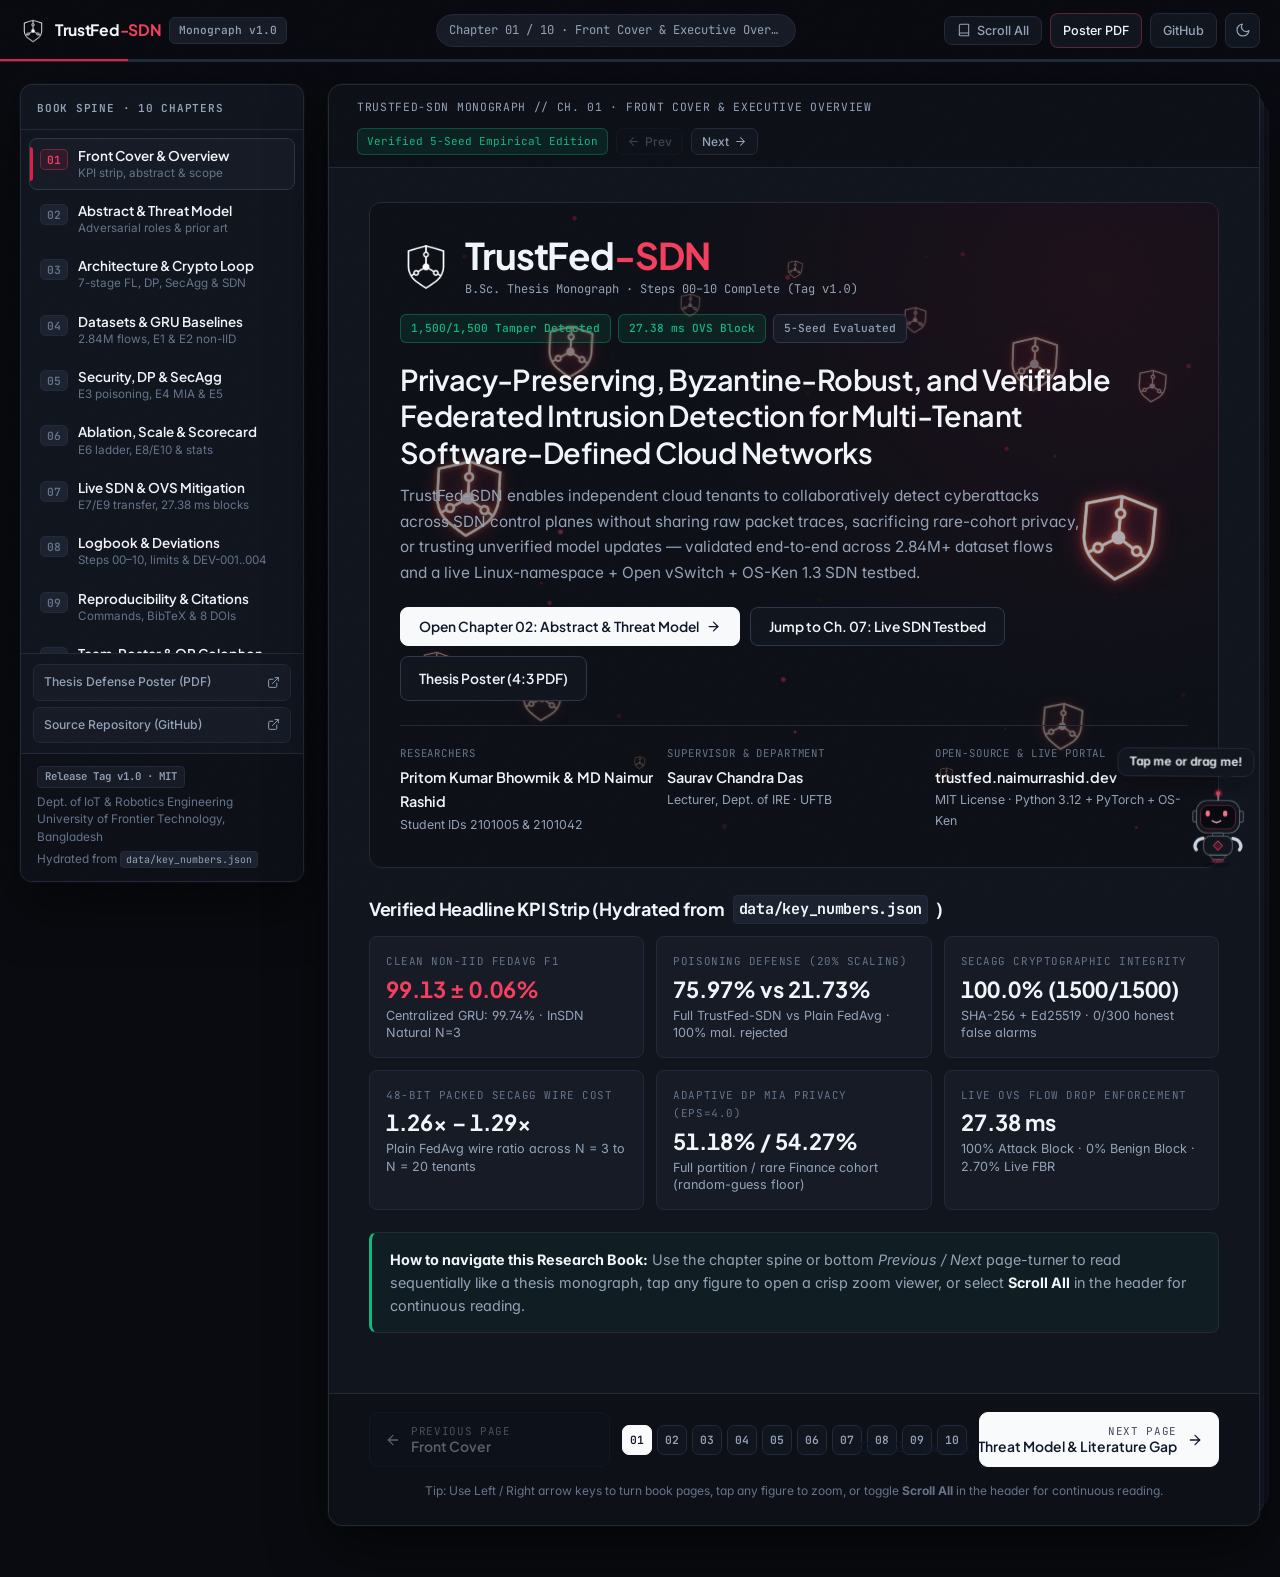
==== commit 95b643da: "feat(site): add autonomous draggable & interactive mini-robot companion" ====
--- a/index.html
+++ b/index.html
@@ -1686,6 +1686,49 @@
     </div>
   </div>
 
+  <!-- Interactive Autonomous Mini-Robot Companion -->
+  <div id="miniRobotWidget" class="mini-robot" role="button" tabindex="0" aria-label="Interactive TrustFed Mini-Robot Companion — drag to move or tap to interact">
+    <div id="robotBubble" class="robot-bubble" role="status" aria-live="polite"></div>
+    <div id="robotSparks" class="robot-sparks" aria-hidden="true"></div>
+    <svg class="robot-svg" viewBox="0 0 120 136" xmlns="http://www.w3.org/2000/svg" aria-hidden="true">
+      <ellipse class="robot-shadow" cx="60" cy="128" rx="22" ry="4.5" />
+      <g class="robot-chassis">
+        <circle class="robot-antenna-halo" cx="60" cy="9" r="7.5" />
+        <line class="robot-antenna-stem" x1="60" y1="21" x2="60" y2="11" stroke-width="2.4" stroke-linecap="round" />
+        <circle class="robot-antenna-bulb" cx="60" cy="9" r="3.8" />
+
+        <path class="robot-arm arm-left" d="M 35 84 C 23 86, 19 96, 24 103" fill="none" stroke-width="5.5" stroke-linecap="round" />
+        <path class="robot-arm arm-right" d="M 85 84 C 97 86, 101 96, 96 103" fill="none" stroke-width="5.5" stroke-linecap="round" />
+
+        <rect class="robot-ear" x="18" y="38" width="7" height="19" rx="3.5" stroke-width="1.8" />
+        <rect class="robot-ear" x="95" y="38" width="7" height="19" rx="3.5" stroke-width="1.8" />
+
+        <rect class="robot-head" x="24" y="21" width="72" height="54" rx="18" stroke-width="1.8" />
+        <rect class="robot-visor" x="31" y="29" width="58" height="39" rx="12" stroke-width="1.4" />
+
+        <g id="robotFace" class="robot-face">
+          <rect class="robot-eye eye-left" x="42" y="39" width="7" height="10" rx="3.5" />
+          <rect class="robot-eye eye-right" x="71" y="39" width="7" height="10" rx="3.5" />
+
+          <path class="robot-eye-happy eye-happy-left" d="M 40 46 Q 45.5 38 51 46" fill="none" stroke-width="2.6" stroke-linecap="round" />
+          <path class="robot-eye-happy eye-happy-right" d="M 69 46 Q 74.5 38 80 46" fill="none" stroke-width="2.6" stroke-linecap="round" />
+
+          <ellipse class="robot-cheek cheek-left" cx="38.5" cy="54" rx="3.8" ry="2.2" />
+          <ellipse class="robot-cheek cheek-right" cx="81.5" cy="54" rx="3.8" ry="2.2" />
+
+          <path id="robotMouth" class="robot-mouth" d="M 53 56 Q 60 61.5 67 56" fill="none" stroke-width="2.3" stroke-linecap="round" stroke-linejoin="round" />
+        </g>
+
+        <rect class="robot-neck" x="51" y="75" width="18" height="6" rx="2" stroke-width="1.6" />
+        <rect class="robot-torso" x="36" y="80" width="48" height="32" rx="12" stroke-width="1.8" />
+        <polygon class="robot-core" points="60,88 67.5,96 60,104 52.5,96" stroke-width="1.5" />
+
+        <path class="robot-thruster-base" d="M 46 112 L 74 112 L 69 119 L 51 119 Z" stroke-width="1.6" />
+        <ellipse class="robot-thruster-glow" cx="60" cy="122" rx="11" ry="3.2" />
+      </g>
+    </svg>
+  </div>
+
   <script src="js/particles.js"></script>
   <script src="js/script.js"></script>
 </body>
--- a/css/style.css
+++ b/css/style.css
@@ -1785,8 +1785,374 @@
   }
 }
 
+/* ---------- Interactive Autonomous Mini-Robot Companion ---------- */
+.mini-robot {
+  position: fixed;
+  left: 0;
+  top: 0;
+  width: 72px;
+  height: 84px;
+  z-index: 450;
+  cursor: grab;
+  user-select: none;
+  -webkit-user-select: none;
+  touch-action: none;
+  will-change: transform;
+  outline: none;
+}
+
+.mini-robot:focus-visible .robot-head {
+  stroke: var(--accent-1, #e11d48);
+  stroke-width: 2.4;
+}
+
+.mini-robot.is-dragging {
+  cursor: grabbing;
+  filter: drop-shadow(0 14px 20px rgba(0, 0, 0, 0.38));
+}
+
+.mini-robot.is-dragging .robot-chassis {
+  transform: scale(1.06);
+}
+
+.robot-svg {
+  width: 100%;
+  height: 100%;
+  overflow: visible;
+  display: block;
+}
+
+.robot-chassis {
+  transform-box: view-box;
+  transform-origin: 60px 68px;
+  transition: transform 0.2s cubic-bezier(0.22, 1, 0.36, 1);
+}
+
+.robot-shadow {
+  fill: rgba(2, 6, 23, 0.38);
+  transform-box: fill-box;
+  transform-origin: center;
+  transition: transform 0.25s ease, opacity 0.25s ease;
+}
+
+.mini-robot.is-dragging .robot-shadow {
+  transform: scale(0.75);
+  opacity: 0.22;
+}
+
+.robot-head,
+.robot-torso,
+.robot-ear,
+.robot-neck,
+.robot-thruster-base {
+  fill: var(--surface, #151b26);
+  stroke: rgba(226, 232, 240, 0.32);
+  transition: fill 0.25s ease, stroke 0.25s ease;
+}
+
+.robot-arm {
+  stroke: var(--text-secondary, #cbd5e1);
+  transform-box: fill-box;
+  transition: stroke 0.25s ease;
+}
+
+.robot-arm.arm-left {
+  transform-origin: 95% 10%;
+}
+
+.robot-arm.arm-right {
+  transform-origin: 5% 10%;
+}
+
+.robot-visor {
+  fill: #070a10;
+  stroke: rgba(244, 63, 94, 0.42);
+}
+
+.robot-antenna-stem {
+  stroke: rgba(226, 232, 240, 0.55);
+}
+
+.robot-antenna-bulb {
+  fill: var(--accent-2, #f43f5e);
+  animation: robotAntennaPulse 2.4s ease-in-out infinite;
+}
+
+.robot-antenna-halo {
+  fill: rgba(244, 63, 94, 0.22);
+  transform-box: fill-box;
+  transform-origin: center;
+  animation: robotHaloPulse 2.4s ease-in-out infinite;
+}
+
+.robot-eye {
+  fill: #fb7185;
+  transform-box: fill-box;
+  transform-origin: center;
+  transition: transform 0.08s ease, opacity 0.12s ease;
+}
+
+.robot-eye-happy {
+  stroke: #fda4af;
+  opacity: 0;
+  transition: opacity 0.14s ease;
+}
+
+.robot-cheek {
+  fill: rgba(244, 63, 94, 0.32);
+  opacity: 0;
+  transition: opacity 0.2s ease, transform 0.2s ease;
+}
+
+.robot-mouth {
+  stroke: #fda4af;
+  transition: d 0.16s ease, fill 0.16s ease, stroke 0.16s ease;
+}
+
+.robot-core {
+  fill: rgba(225, 29, 72, 0.24);
+  stroke: var(--accent-2, #f43f5e);
+  transform-box: fill-box;
+  transform-origin: center;
+  transition: transform 0.25s ease, fill 0.25s ease;
+}
+
+.robot-thruster-glow {
+  fill: rgba(244, 63, 94, 0.34);
+  animation: robotThrusterPulse 1.6s ease-in-out infinite;
+}
+
+/* Light theme crisp contrast overrides */
+html[data-theme="light"] .robot-head,
+html[data-theme="light"] .robot-torso,
+html[data-theme="light"] .robot-ear,
+html[data-theme="light"] .robot-neck,
+html[data-theme="light"] .robot-thruster-base {
+  fill: #ffffff;
+  stroke: rgba(15, 23, 42, 0.28);
+}
+
+html[data-theme="light"] .robot-arm {
+  stroke: #334155;
+}
+
+html[data-theme="light"] .robot-antenna-stem {
+  stroke: rgba(15, 23, 42, 0.45);
+}
+
+html[data-theme="light"] .robot-shadow {
+  fill: rgba(15, 23, 42, 0.22);
+}
+
+/* Interactive & Autonomous Expression States */
+.mini-robot.is-blinking:not(.is-laughing) .robot-eye {
+  transform: scaleY(0.12);
+}
+
+.mini-robot.is-winking:not(.is-laughing) .eye-right {
+  opacity: 0;
+}
+
+.mini-robot.is-winking:not(.is-laughing) .eye-happy-right {
+  opacity: 1;
+}
+
+.mini-robot.is-winking .cheek-right,
+.mini-robot.is-laughing .robot-cheek {
+  opacity: 1;
+}
+
+.mini-robot.is-laughing .robot-eye {
+  opacity: 0;
+}
+
+.mini-robot.is-laughing .robot-eye-happy {
+  opacity: 1;
+}
+
+.mini-robot.is-laughing .robot-mouth {
+  fill: rgba(244, 63, 94, 0.28);
+}
+
+.mini-robot.is-laughing .robot-core {
+  fill: var(--accent-2, #f43f5e);
+  transform: scale(1.16);
+}
+
+.mini-robot.is-laughing .robot-chassis {
+  animation: robotLaughBounce 0.42s ease-in-out 3;
+}
+
+.mini-robot.is-laughing .arm-left {
+  animation: robotArmWaveL 0.36s ease-in-out 3;
+}
+
+.mini-robot.is-laughing .arm-right {
+  animation: robotArmWaveR 0.36s ease-in-out 3;
+}
+
+.mini-robot.is-dragging .robot-mouth {
+  fill: rgba(244, 63, 94, 0.22);
+}
+
+/* Speech Bubble */
+.robot-bubble {
+  position: absolute;
+  bottom: calc(100% + 10px);
+  right: 0;
+  width: max-content;
+  max-width: 196px;
+  padding: 6px 11px;
+  border-radius: 10px;
+  background: var(--surface, #151b26);
+  color: var(--text-primary, #f8fafc);
+  border: 1px solid var(--border, rgba(148, 163, 184, 0.24));
+  box-shadow: 0 10px 24px rgba(0, 0, 0, 0.28);
+  font-family: "Inter", system-ui, sans-serif;
+  font-size: 0.74rem;
+  font-weight: 600;
+  line-height: 1.3;
+  letter-spacing: 0.01em;
+  pointer-events: none;
+  opacity: 0;
+  transform: translateY(6px) scale(0.95);
+  transition: opacity 0.2s ease, transform 0.2s ease;
+  white-space: nowrap;
+}
+
+.robot-bubble::after {
+  content: "";
+  position: absolute;
+  top: 100%;
+  right: 22px;
+  border-width: 5px 5px 0 5px;
+  border-style: solid;
+  border-color: var(--surface, #151b26) transparent transparent transparent;
+}
+
+.robot-bubble.show {
+  opacity: 1;
+  transform: translateY(0) scale(1);
+}
+
+.mini-robot.bubble-flip-x .robot-bubble {
+  right: auto;
+  left: 0;
+}
+
+.mini-robot.bubble-flip-x .robot-bubble::after {
+  right: auto;
+  left: 22px;
+}
+
+.mini-robot.bubble-flip-y .robot-bubble {
+  bottom: auto;
+  top: calc(100% + 8px);
+}
+
+.mini-robot.bubble-flip-y .robot-bubble::after {
+  top: auto;
+  bottom: 100%;
+  border-width: 0 5px 5px 5px;
+  border-color: transparent transparent var(--surface, #151b26) transparent;
+}
+
+html[data-theme="light"] .robot-bubble {
+  background: #ffffff;
+  color: #0f172a;
+  box-shadow: 0 10px 24px rgba(15, 23, 42, 0.12);
+}
+
+html[data-theme="light"] .robot-bubble::after {
+  border-top-color: #ffffff;
+}
+
+html[data-theme="light"] .mini-robot.bubble-flip-y .robot-bubble::after {
+  border-top-color: transparent;
+  border-bottom-color: #ffffff;
+}
+
+/* Geometric Spark Burst Container */
+.robot-sparks {
+  position: absolute;
+  inset: 0;
+  pointer-events: none;
+  overflow: visible;
+}
+
+.robot-spark-dot {
+  position: absolute;
+  left: 50%;
+  top: 32%;
+  width: 7px;
+  height: 7px;
+  border-radius: 2px;
+  background: var(--accent-2, #f43f5e);
+  transform: rotate(45deg);
+  animation: robotSparkPop 0.72s cubic-bezier(0.16, 1, 0.3, 1) forwards;
+}
+
+.robot-spark-dot.is-ring {
+  border-radius: 50%;
+  background: transparent;
+  border: 2px solid #fda4af;
+}
+
+@keyframes robotLaughBounce {
+  0%, 100% { transform: translateY(0) scale(1); }
+  45% { transform: translateY(-6px) scale(1.04, 0.97); }
+  75% { transform: translateY(1px) scale(0.98, 1.02); }
+}
+
+@keyframes robotArmWaveL {
+  0%, 100% { transform: rotate(0deg); }
+  50% { transform: rotate(36deg); }
+}
+
+@keyframes robotArmWaveR {
+  0%, 100% { transform: rotate(0deg); }
+  50% { transform: rotate(-36deg); }
+}
+
+@keyframes robotAntennaPulse {
+  0%, 100% { opacity: 0.85; }
+  50% { opacity: 1; }
+}
+
+@keyframes robotHaloPulse {
+  0%, 100% { transform: scale(0.82); opacity: 0.2; }
+  50% { transform: scale(1.22); opacity: 0.48; }
+}
+
+@keyframes robotThrusterPulse {
+  0%, 100% { opacity: 0.45; }
+  50% { opacity: 0.85; }
+}
+
+@keyframes robotSparkPop {
+  0% {
+    opacity: 1;
+    transform: translate(-50%, -50%) rotate(45deg) scale(0.4);
+  }
+  100% {
+    opacity: 0;
+    transform: translate(calc(-50% + var(--tx, 0px)), calc(-50% + var(--ty, -36px))) rotate(225deg) scale(1.05);
+  }
+}
+
+@media (max-width: 768px) {
+  .mini-robot {
+    width: 60px;
+    height: 70px;
+  }
+  .robot-bubble {
+    font-size: 0.68rem;
+    padding: 5px 9px;
+  }
+}
+
 @media print {
-  .topbar, .book-sidebar, .page-turn-footer, .lightbox, .grain { display: none !important; }
+  .topbar, .book-sidebar, .page-turn-footer, .lightbox, .grain, .mini-robot { display: none !important; }
   .book-shell { display: block; margin: 0; padding: 0; }
   .book-folio { border: none; box-shadow: none; }
   .book-folio::before, .book-folio::after { display: none; }
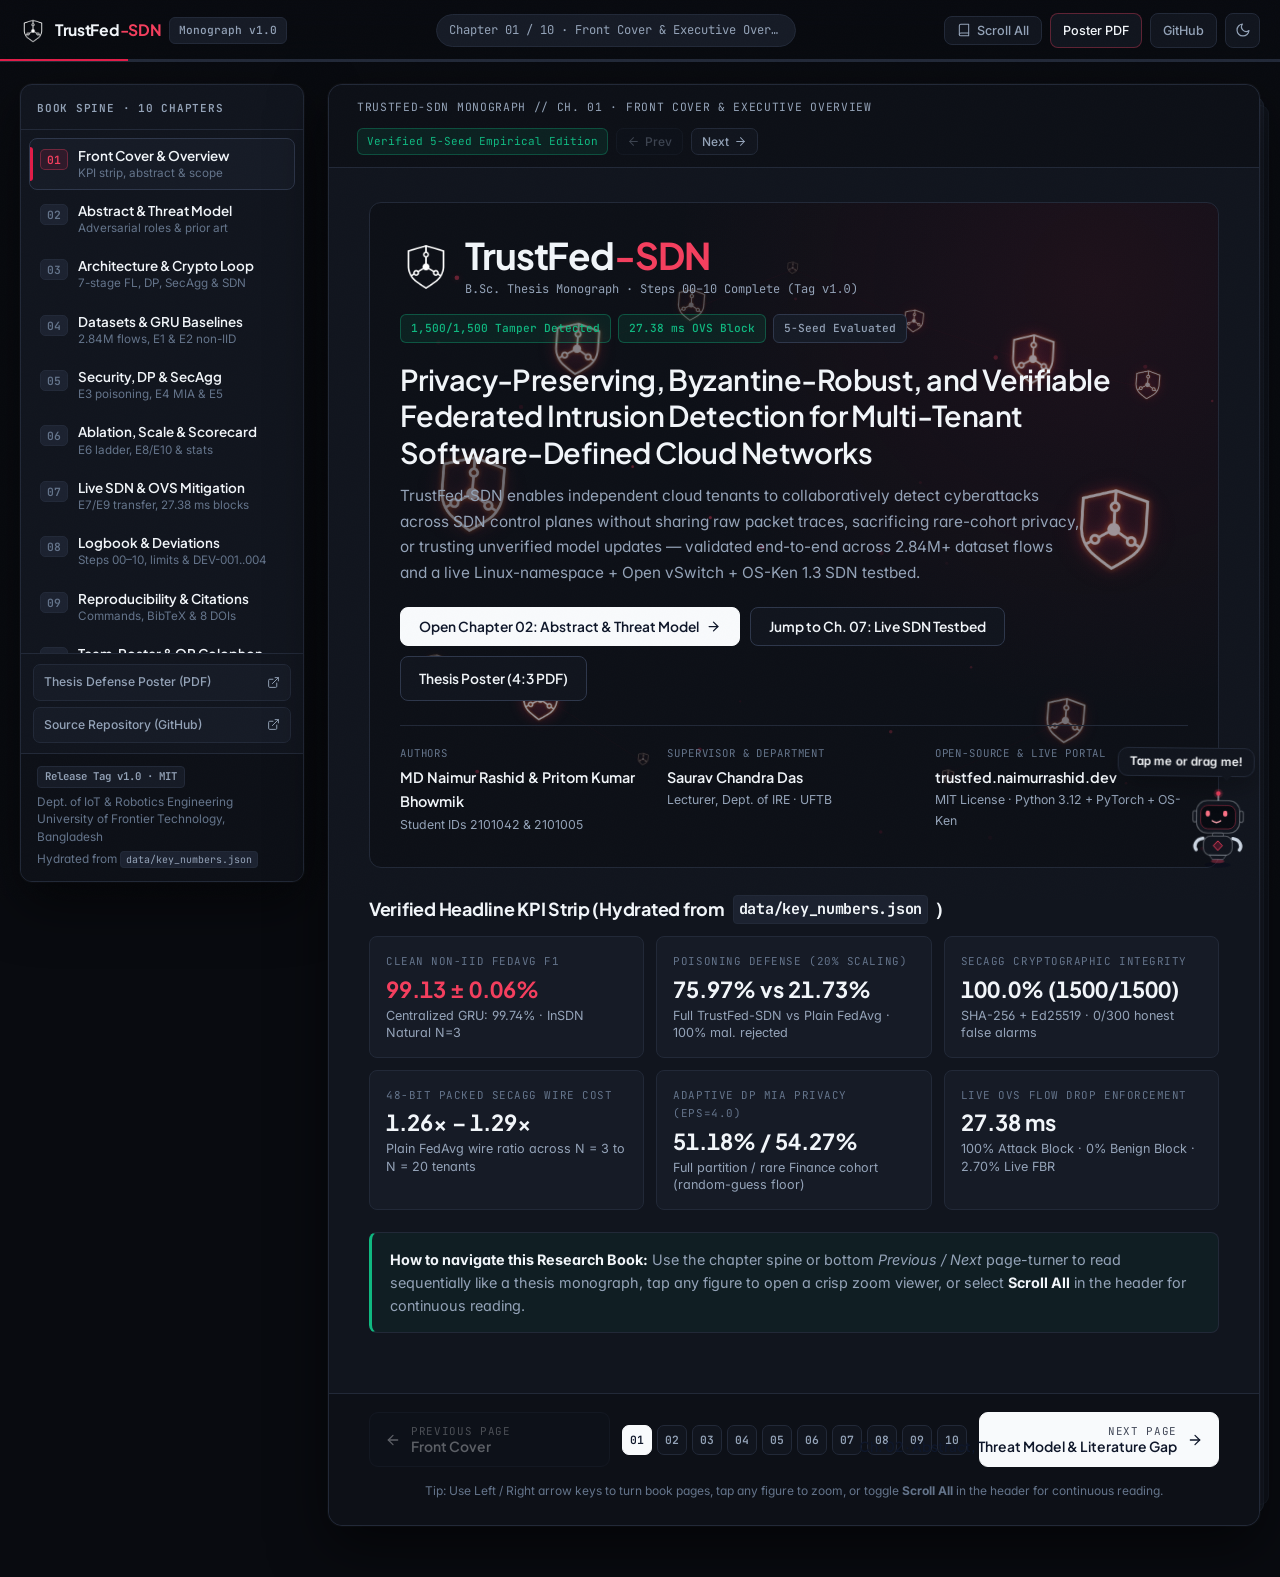
==== commit 9b3a8fb7: "List Naimur first as Author, Pritom as Author, and Saurav as Supervisor" ====
--- a/index.html
+++ b/index.html
@@ -292,9 +292,9 @@
 
               <div class="cover-meta-grid">
                 <div>
-                  <span class="meta-cell-label">Researchers</span>
-                  <span class="meta-cell-val">Pritom Kumar Bhowmik &amp; MD Naimur Rashid</span>
-                  <span class="meta-cell-sub">Student IDs 2101005 &amp; 2101042</span>
+                  <span class="meta-cell-label">Authors</span>
+                  <span class="meta-cell-val">MD Naimur Rashid &amp; Pritom Kumar Bhowmik</span>
+                  <span class="meta-cell-sub">Student IDs 2101042 &amp; 2101005</span>
                 </div>
                 <div>
                   <span class="meta-cell-label">Supervisor &amp; Department</span>
@@ -1370,9 +1370,9 @@
               <span>BibTeX Citation (<code>CITATION.cff</code> v1.0.0)</span>
               <button class="copy-btn" type="button" data-copy-target="bibtexBlock">Copy</button>
             </div>
-            <pre id="bibtexBlock">@misc{bhowmik2026trustfedsdn,
+            <pre id="bibtexBlock">@misc{rashid2026trustfedsdn,
   title        = {TrustFed-SDN: Privacy-Preserving and Verifiable Federated Learning for Multi-Tenant SDN Security},
-  author       = {Bhowmik, Pritom Kumar and Rashid, MD Naimur and Das, Saurav Chandra},
+  author       = {Rashid, MD Naimur and Bhowmik, Pritom Kumar and Das, Saurav Chandra},
   year         = {2026},
   month        = nov,
   institution  = {Department of IoT and Robotics Engineering, University of Frontier Technology, Bangladesh},
@@ -1531,22 +1531,9 @@
           <div class="team-grid">
             <div class="team-card">
               <div class="team-avatar-wrap">
-                <img src="images/profiles/Pritom_Kumar.png?v=2" alt="Pritom Kumar Bhowmik" class="team-avatar">
-              </div>
-              <span class="team-role">Co-Researcher</span>
-              <h3 class="team-name">Pritom Kumar Bhowmik</h3>
-              <p class="team-id">Student ID 2101005</p>
-              <p class="team-bio">
-                Department of Internet of Things &amp; Robotics Engineering, University of Frontier Technology,
-                Bangladesh.
-              </p>
-            </div>
-
-            <div class="team-card">
-              <div class="team-avatar-wrap">
                 <img src="images/profiles/MD_NAIMUR_RASHID.png?v=2" alt="MD Naimur Rashid" class="team-avatar">
               </div>
-              <span class="team-role">Co-Researcher</span>
+              <span class="team-role">Author</span>
               <h3 class="team-name">
                 <a class="ext-name-link" href="https://naimurrashid.dev/" target="_blank" rel="noopener">
                   <span>MD Naimur Rashid</span>
@@ -1565,11 +1552,24 @@
               </p>
             </div>
 
+            <div class="team-card">
+              <div class="team-avatar-wrap">
+                <img src="images/profiles/Pritom_Kumar.png?v=2" alt="Pritom Kumar Bhowmik" class="team-avatar">
+              </div>
+              <span class="team-role">Author</span>
+              <h3 class="team-name">Pritom Kumar Bhowmik</h3>
+              <p class="team-id">Student ID 2101005</p>
+              <p class="team-bio">
+                Department of Internet of Things &amp; Robotics Engineering, University of Frontier Technology,
+                Bangladesh.
+              </p>
+            </div>
+
             <div class="team-card supervisor">
               <div class="team-avatar-wrap">
                 <img src="images/profiles/Sourav_Chandra_Das.png?v=3" alt="Saurav Chandra Das" class="team-avatar">
               </div>
-              <span class="team-role">Thesis Supervisor</span>
+              <span class="team-role">Supervisor</span>
               <h3 class="team-name">Saurav Chandra Das</h3>
               <p class="team-id">Lecturer, Dept. of IRE</p>
               <p class="team-bio">
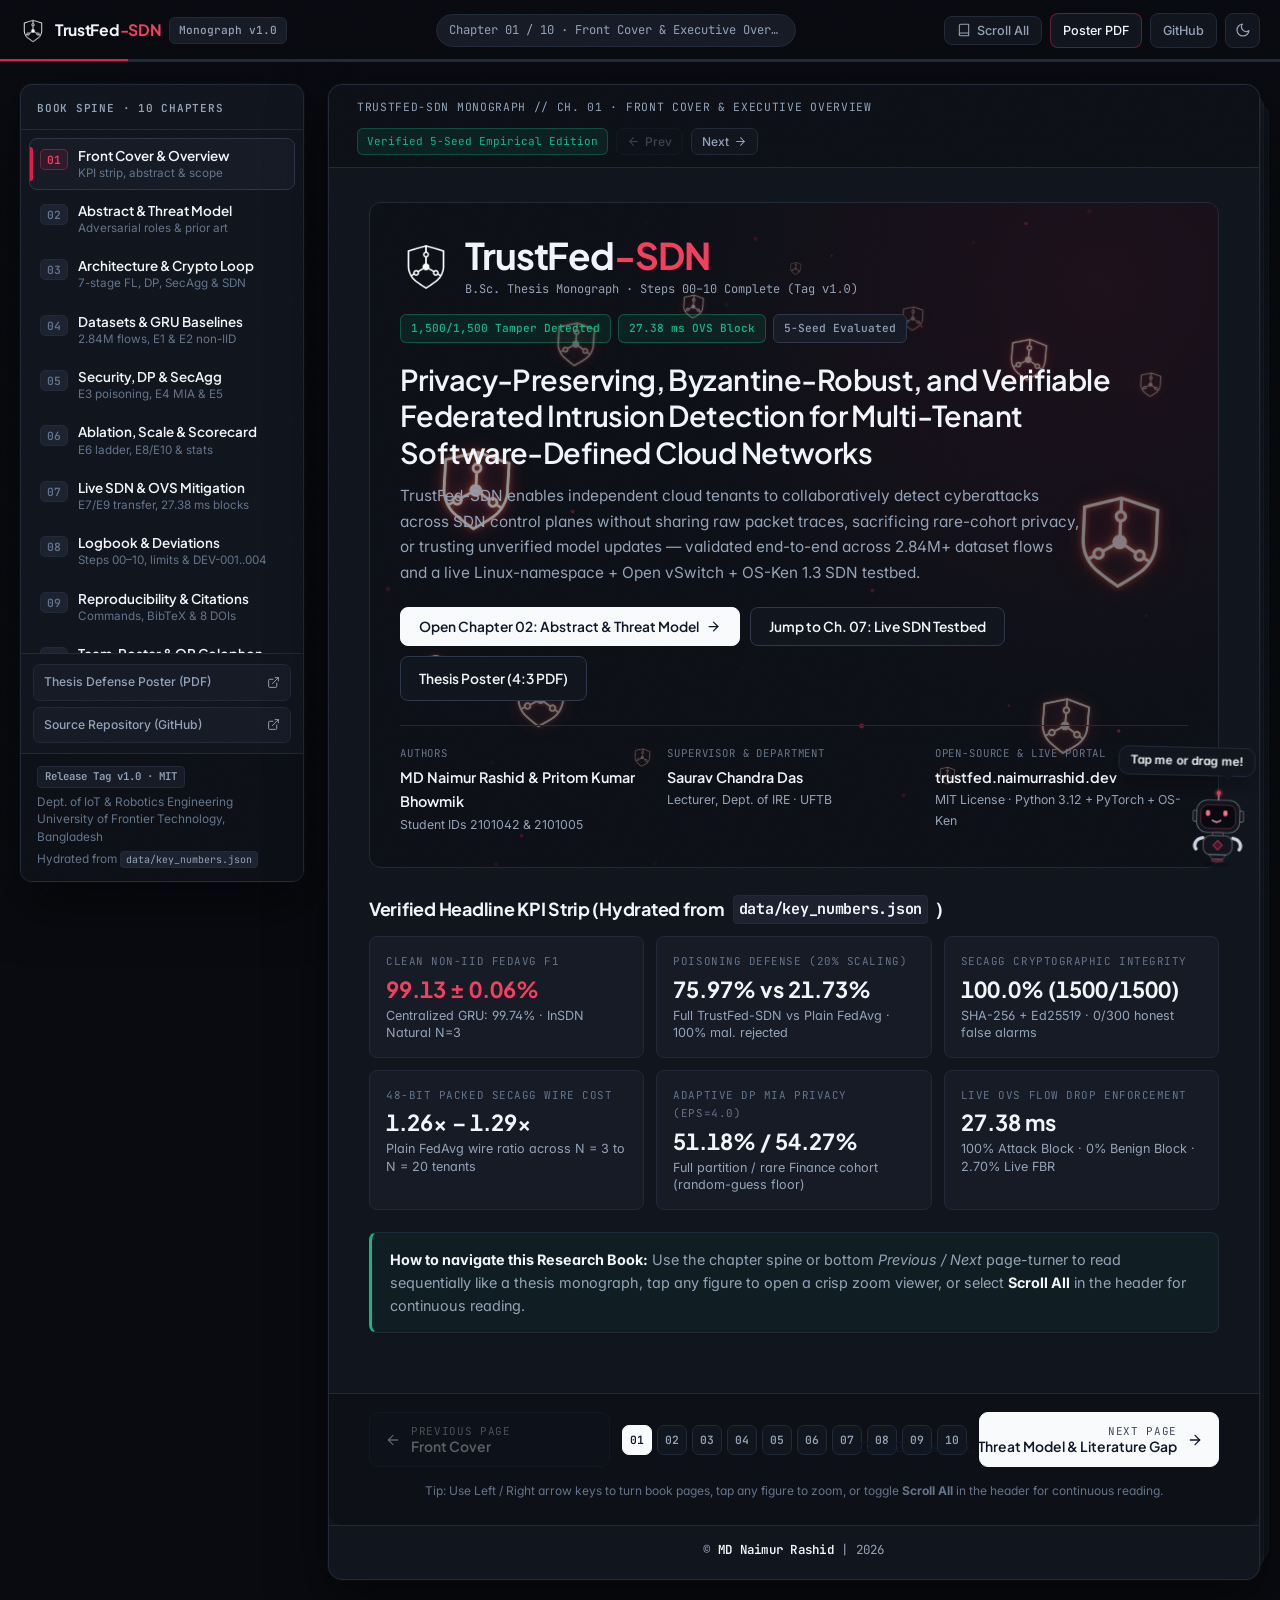
==== commit 15fb8d04: "Add bottom site credit bar and scroll-spy TOC highlight in scroll mode" ====
--- a/index.html
+++ b/index.html
@@ -1658,6 +1658,11 @@
           </div>
         </footer>
 
+        <!-- ============ WEBSITE CREDIT BAR ============ -->
+        <div class="site-credit-bar">
+          &copy; <a href="https://naimurrashid.dev/" target="_blank" rel="noopener">MD Naimur Rashid</a> | 2026
+        </div>
+
       </div>
     </main>
   </div>
--- a/css/style.css
+++ b/css/style.css
@@ -556,6 +556,7 @@
 body.scroll-mode .chapter-page {
   display: block;
   border-bottom: 1px solid var(--border);
+  scroll-margin-top: calc(var(--topbar-h, 62px) + 16px);
 }
 
 body.scroll-mode .chapter-page:last-of-type {
@@ -1543,6 +1544,30 @@
   text-align: center;
   font-size: 0.75rem;
   color: var(--text-faint);
+}
+
+.site-credit-bar {
+  padding: 14px 28px 18px;
+  border-top: 1px solid var(--border);
+  background: var(--surface-1);
+  text-align: center;
+  font-family: var(--font-mono);
+  font-size: 0.78rem;
+  letter-spacing: 0.02em;
+  color: var(--text-dim);
+}
+
+.site-credit-bar a {
+  color: var(--text);
+  font-weight: 600;
+  text-decoration: none;
+  border-bottom: 1px solid transparent;
+  transition: color 0.14s ease, border-color 0.14s ease;
+}
+
+.site-credit-bar a:hover {
+  color: var(--accent-2);
+  border-bottom-color: var(--accent-2);
 }
 
 /* ============================================================================
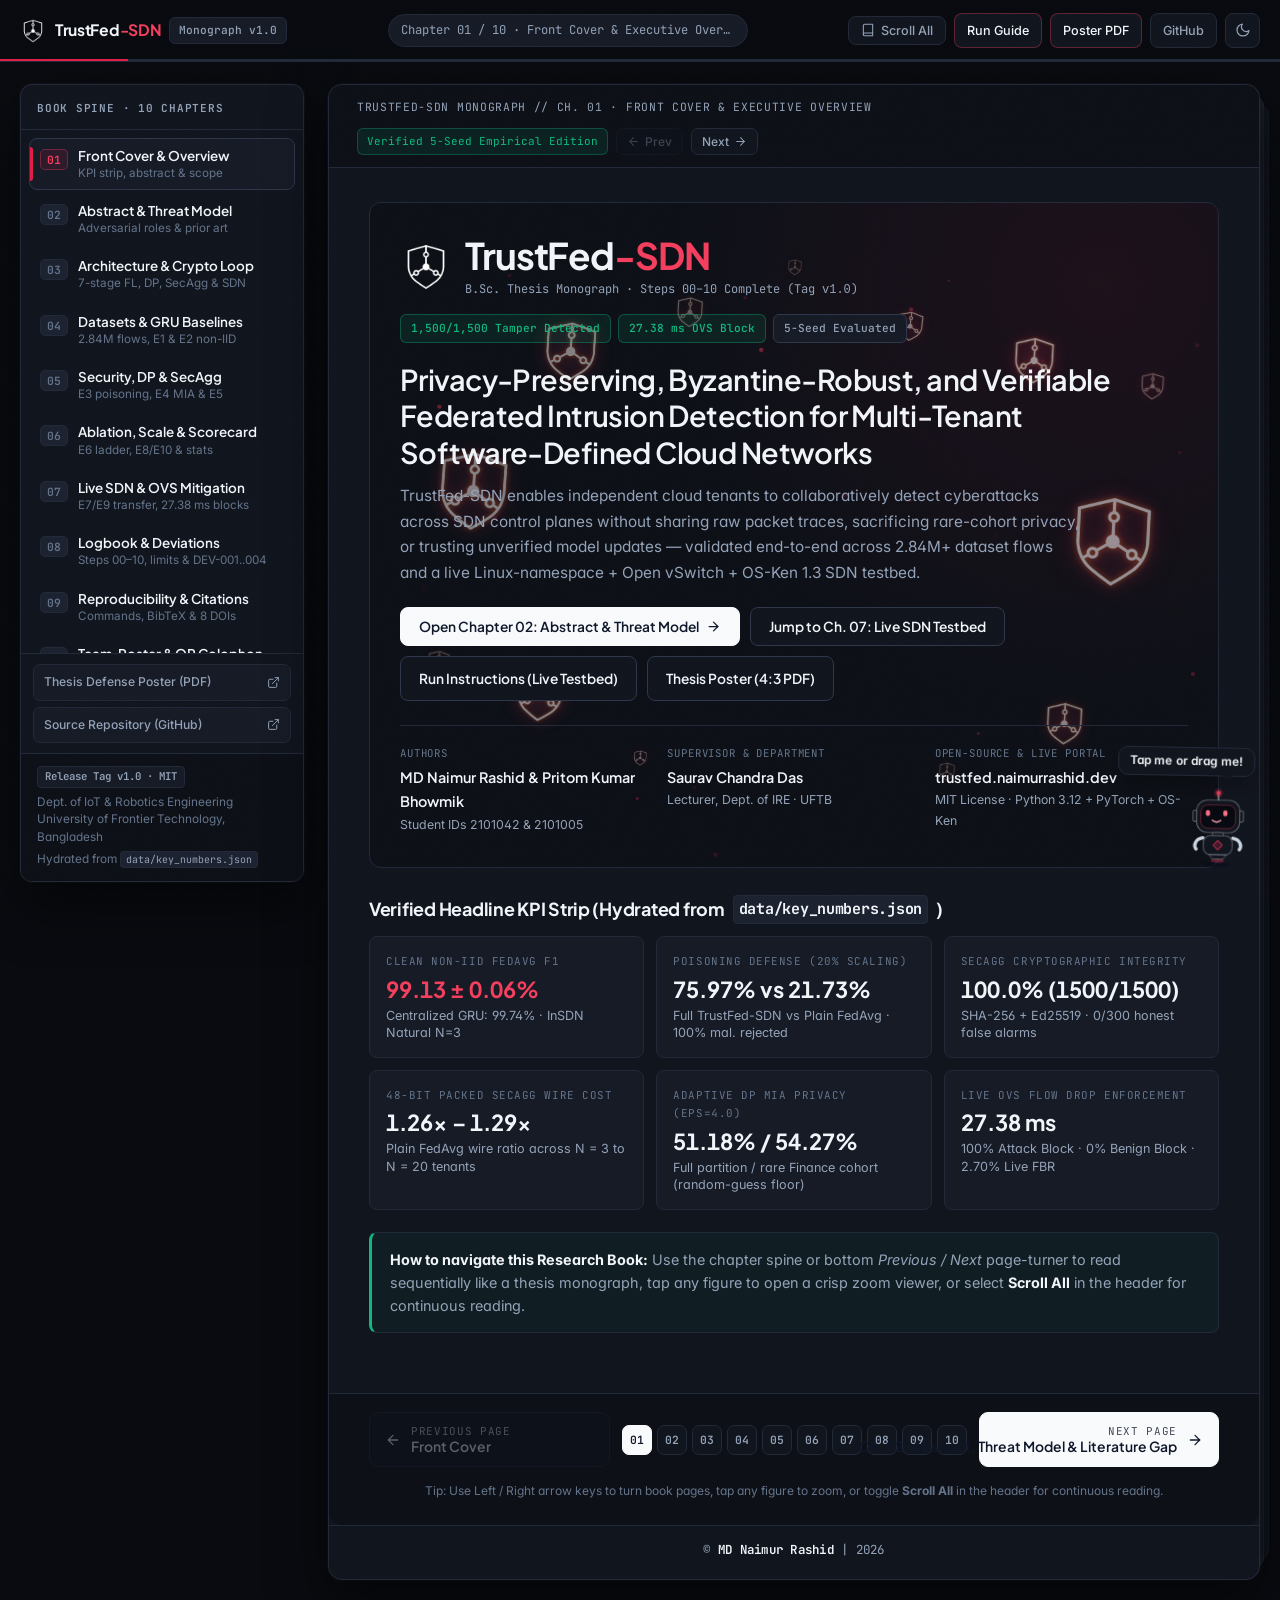
==== commit 1bdbc9b8: "Add Live Testbed Run Guide page with step screenshots and link buttons" ====
--- a/index.html
+++ b/index.html
@@ -59,6 +59,8 @@
           </svg>
           <span id="modeToggleLabel">Scroll All</span>
         </button>
+        <a href="run-guide.html" target="_blank" rel="noopener"
+          class="pill-btn pill-btn-poster">Run Guide</a>
         <a href="Thesis-Poster-TrustFed-Presentationv2-4-by-3.pdf" target="_blank" rel="noopener"
           class="pill-btn pill-btn-poster hide-mobile">Poster PDF</a>
         <a href="https://github.com/naimurhamim/TrustFed-SDN" target="_blank" rel="noopener"
@@ -286,6 +288,8 @@
                   </svg>
                 </button>
                 <button class="btn btn-outline" type="button" data-goto="7">Jump to Ch. 07: Live SDN Testbed</button>
+                <a class="btn btn-outline" href="run-guide.html" target="_blank" rel="noopener">Run Instructions (Live
+                  Testbed)</a>
                 <a class="btn btn-outline" href="Thesis-Poster-TrustFed-Presentationv2-4-by-3.pdf" target="_blank"
                   rel="noopener">Thesis Poster (4:3 PDF)</a>
               </div>
@@ -1142,6 +1146,11 @@
                 rel="noopener">Vector PDF</a>
             </div>
           </div>
+
+          <div class="cta-row" style="margin-top:18px;">
+            <a class="btn btn-primary" href="run-guide.html" target="_blank" rel="noopener">Run Instructions: Live
+              Ubuntu Testbed Guide</a>
+          </div>
         </article>
 
         <!-- ================================================================
@@ -1301,6 +1310,17 @@
           </div>
 
           <h3 class="section-subhead">Quick-Start Reproduction &amp; Verification Commands</h3>
+          <div class="cta-row">
+            <a class="btn btn-primary" href="run-guide.html" target="_blank" rel="noopener">
+              <span>Open Live Testbed Run Guide (Step-by-Step with Screenshots)</span>
+              <svg width="15" height="15" viewBox="0 0 24 24" fill="none" stroke="currentColor" stroke-width="2"
+                stroke-linecap="round" stroke-linejoin="round" aria-hidden="true">
+                <path d="M18 13v6a2 2 0 0 1-2 2H5a2 2 0 0 1-2-2V8a2 2 0 0 1 2-2h6"></path>
+                <polyline points="15 3 21 3 21 9"></polyline>
+                <line x1="10" y1="14" x2="21" y2="3"></line>
+              </svg>
+            </a>
+          </div>
           <div class="code-card">
             <div class="code-card-head">
               <span>Windows PowerShell (ML / Crypto / Unit Verification · Tag v1.0)</span>
